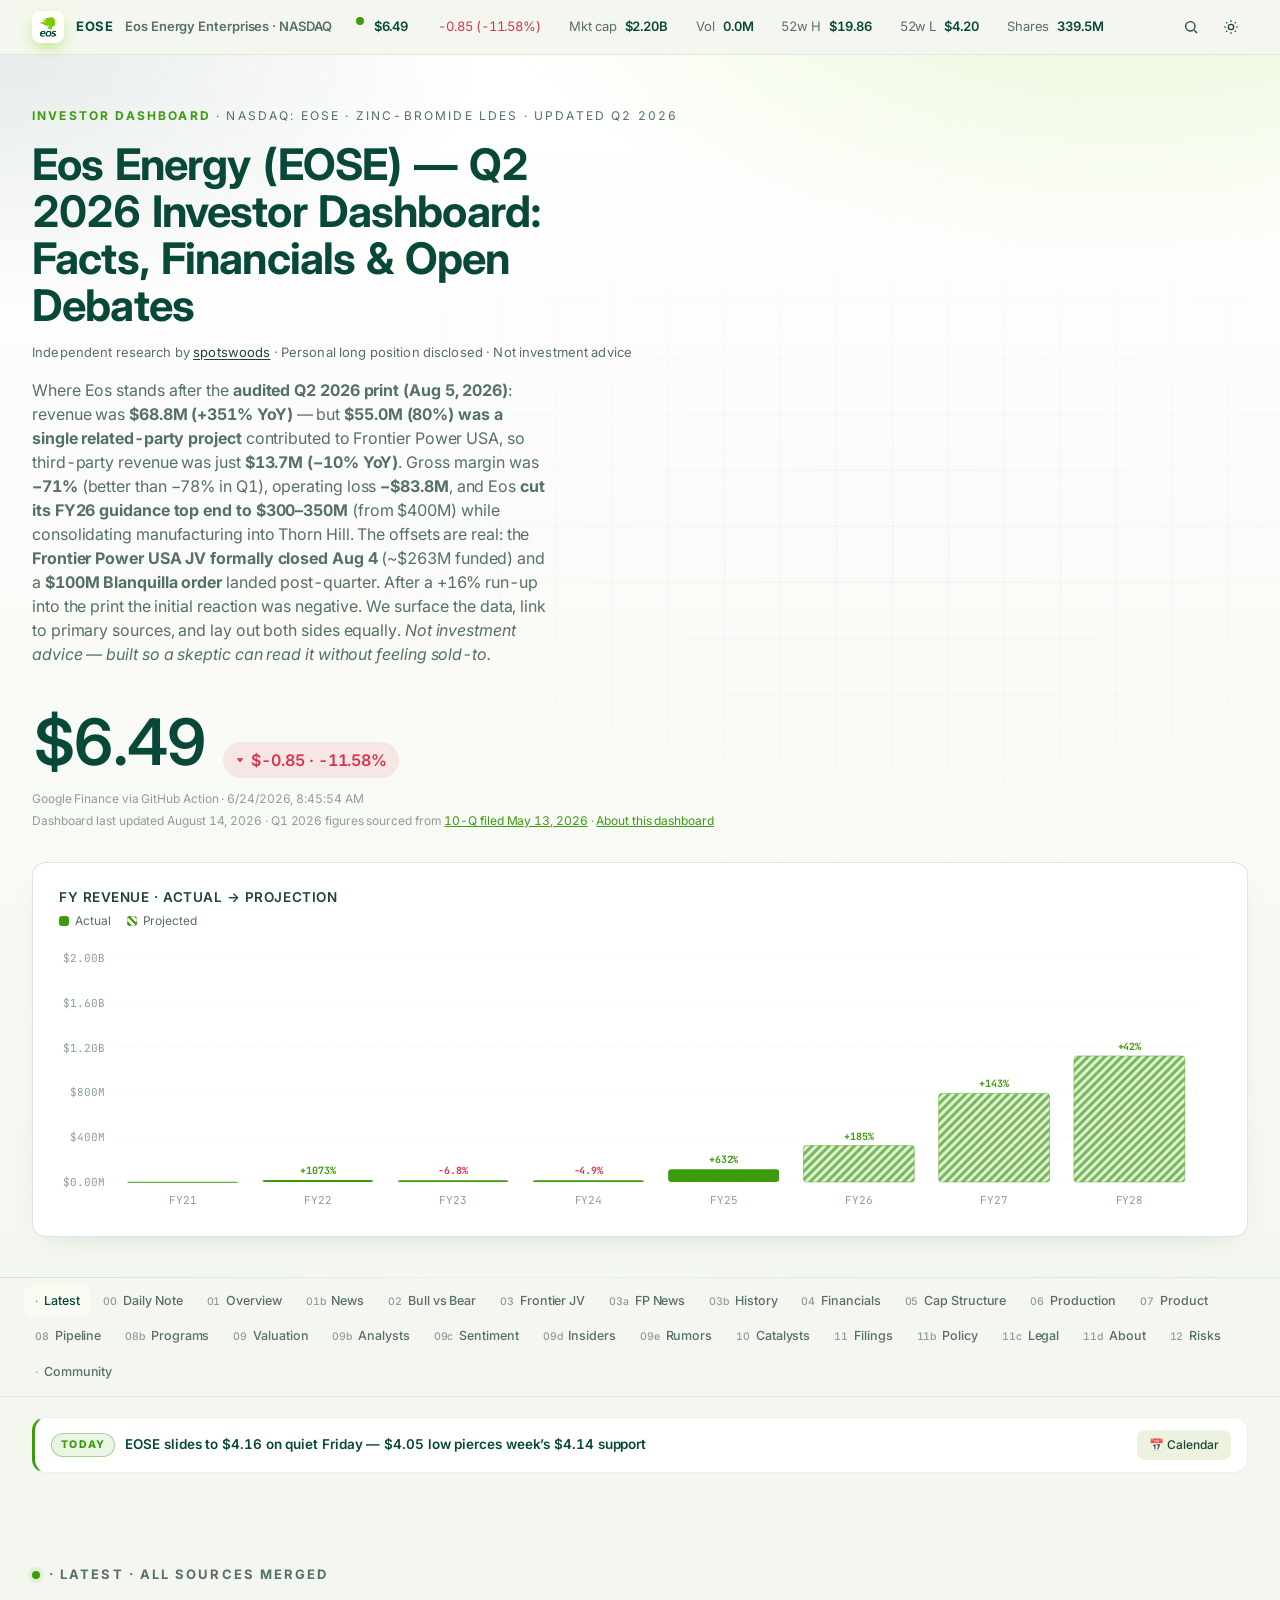
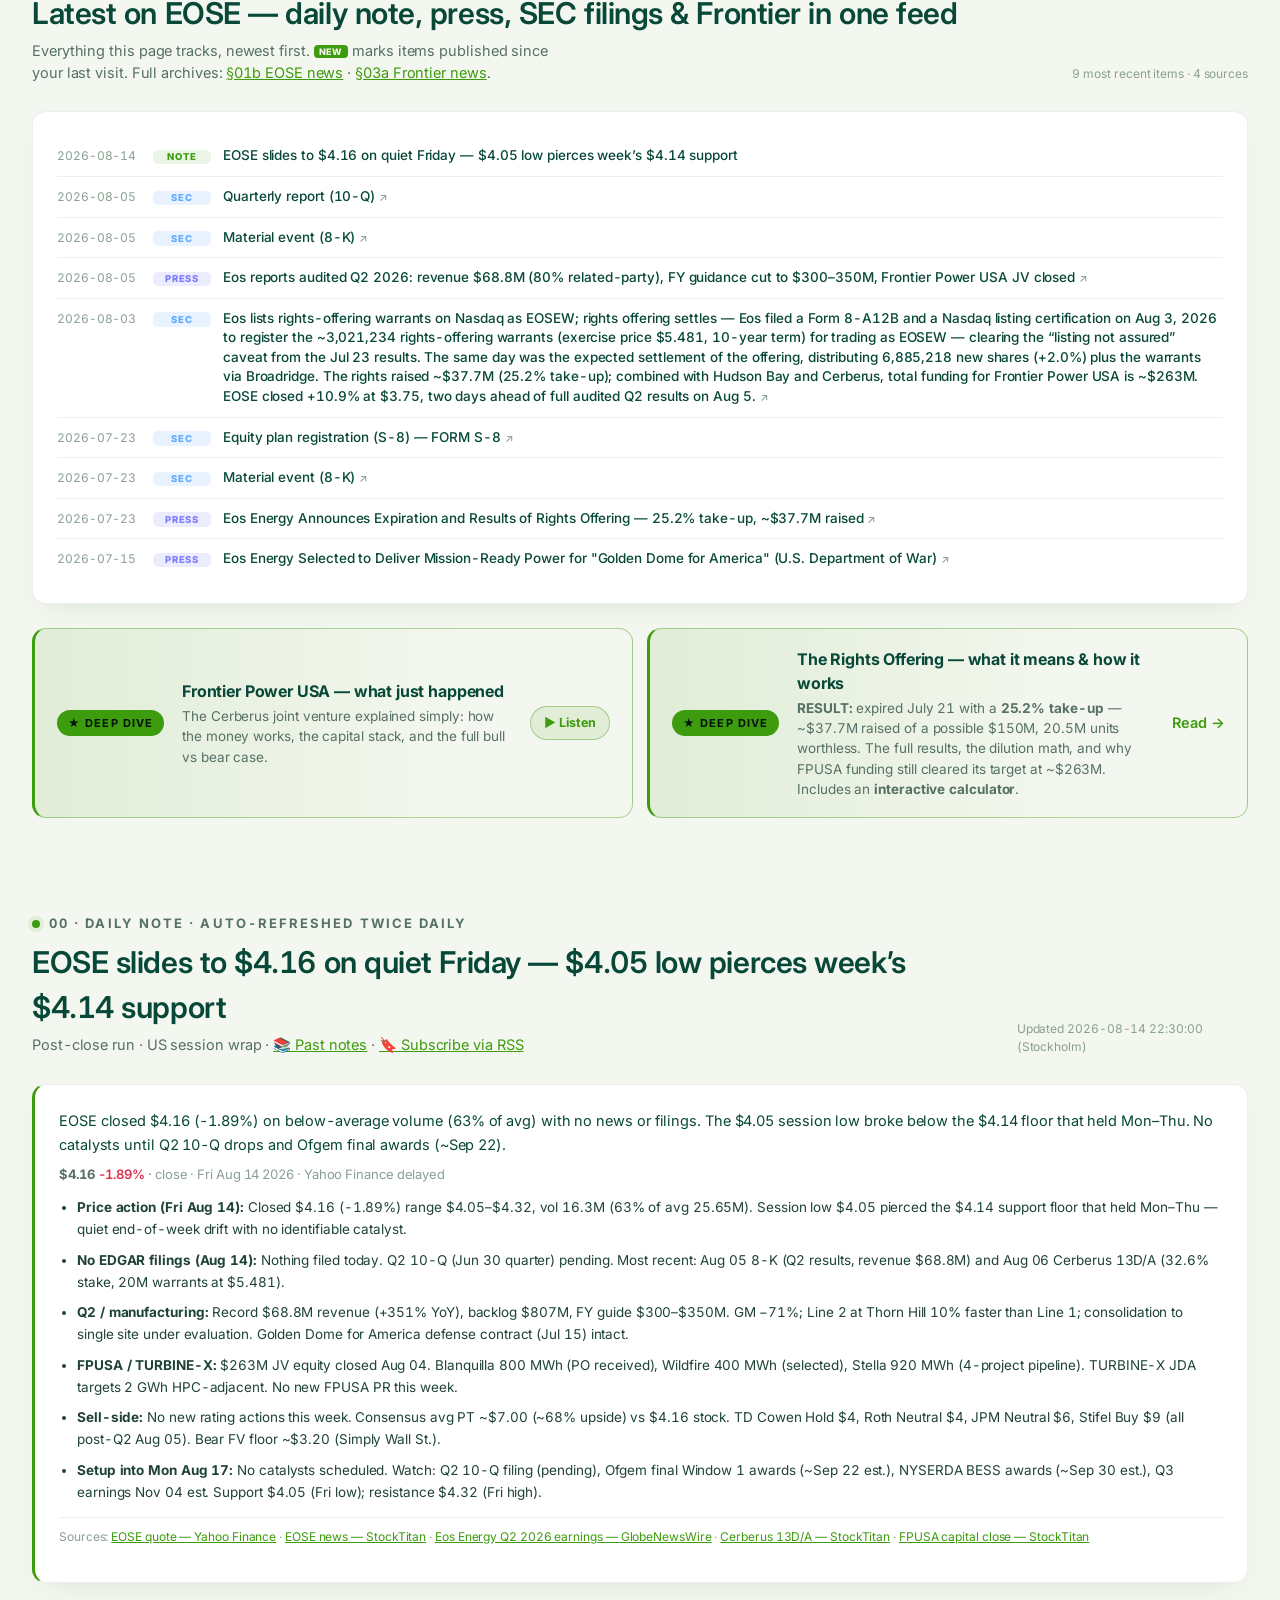
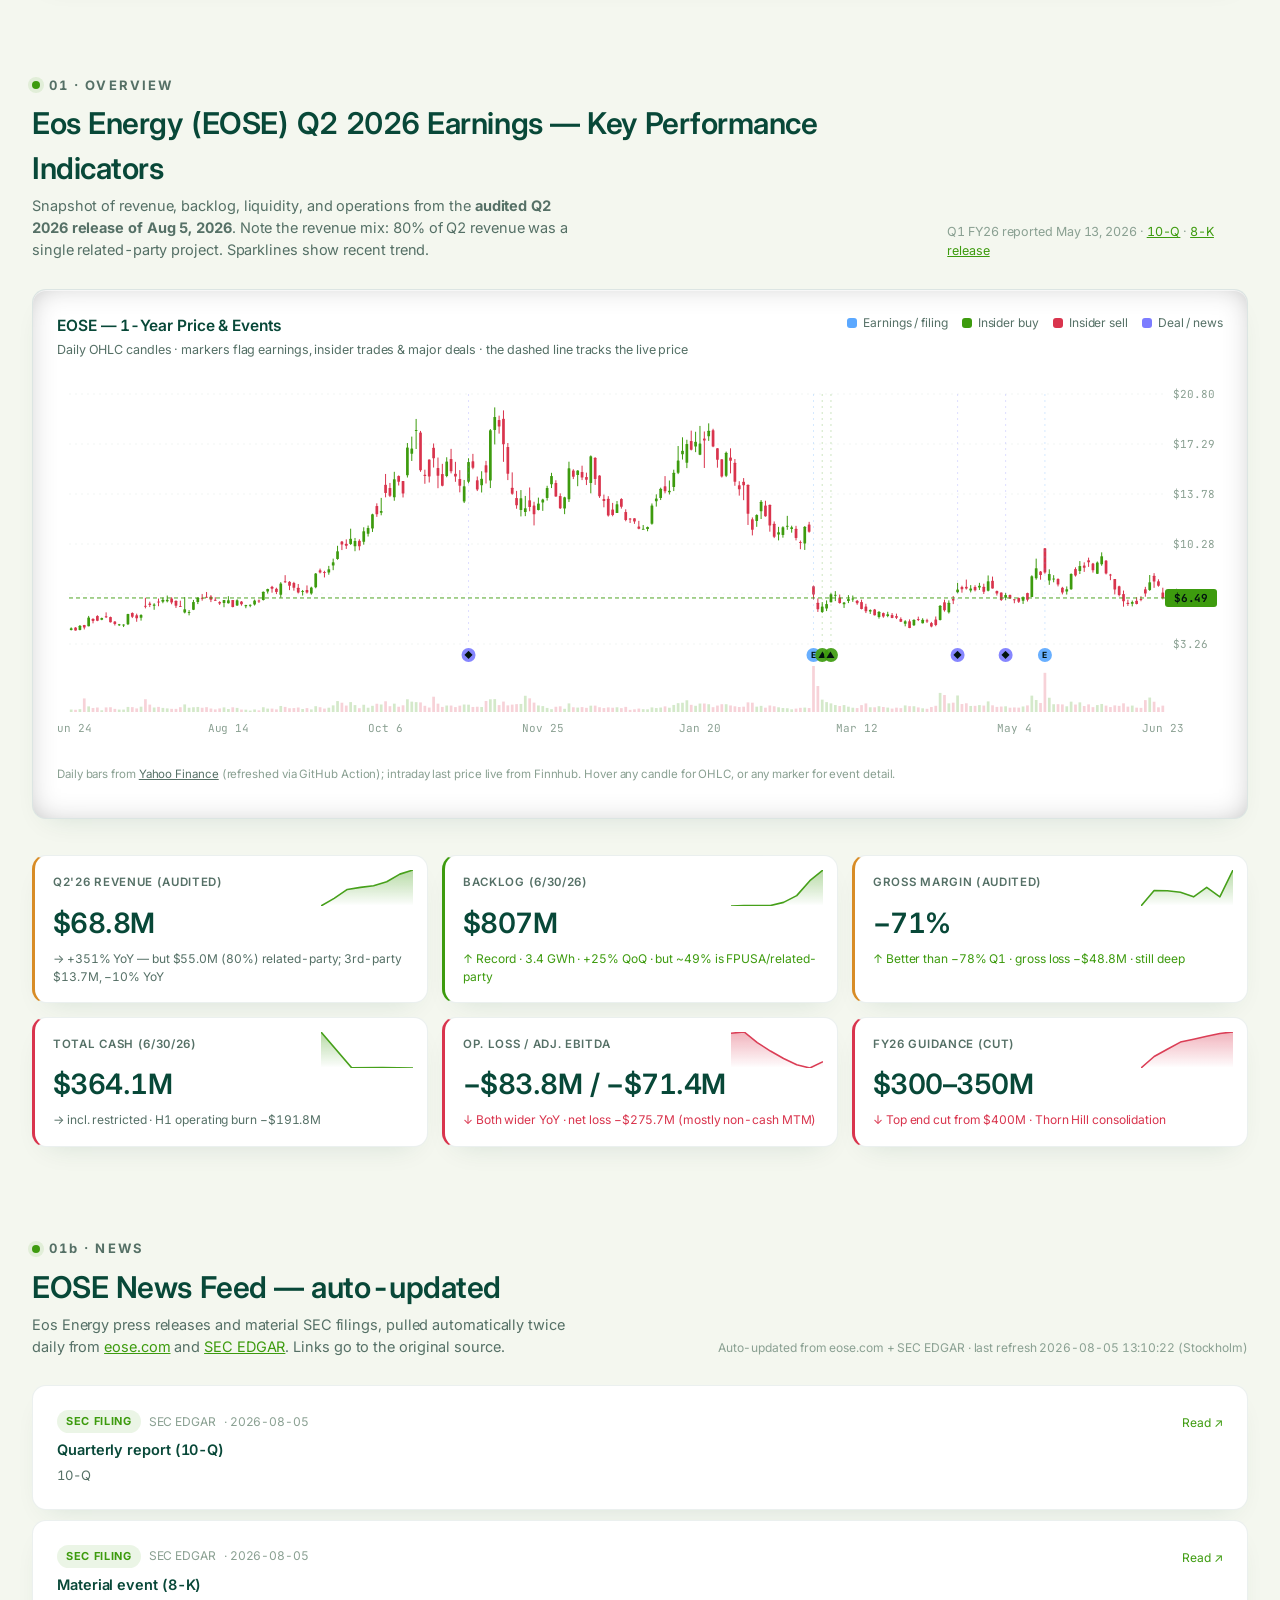
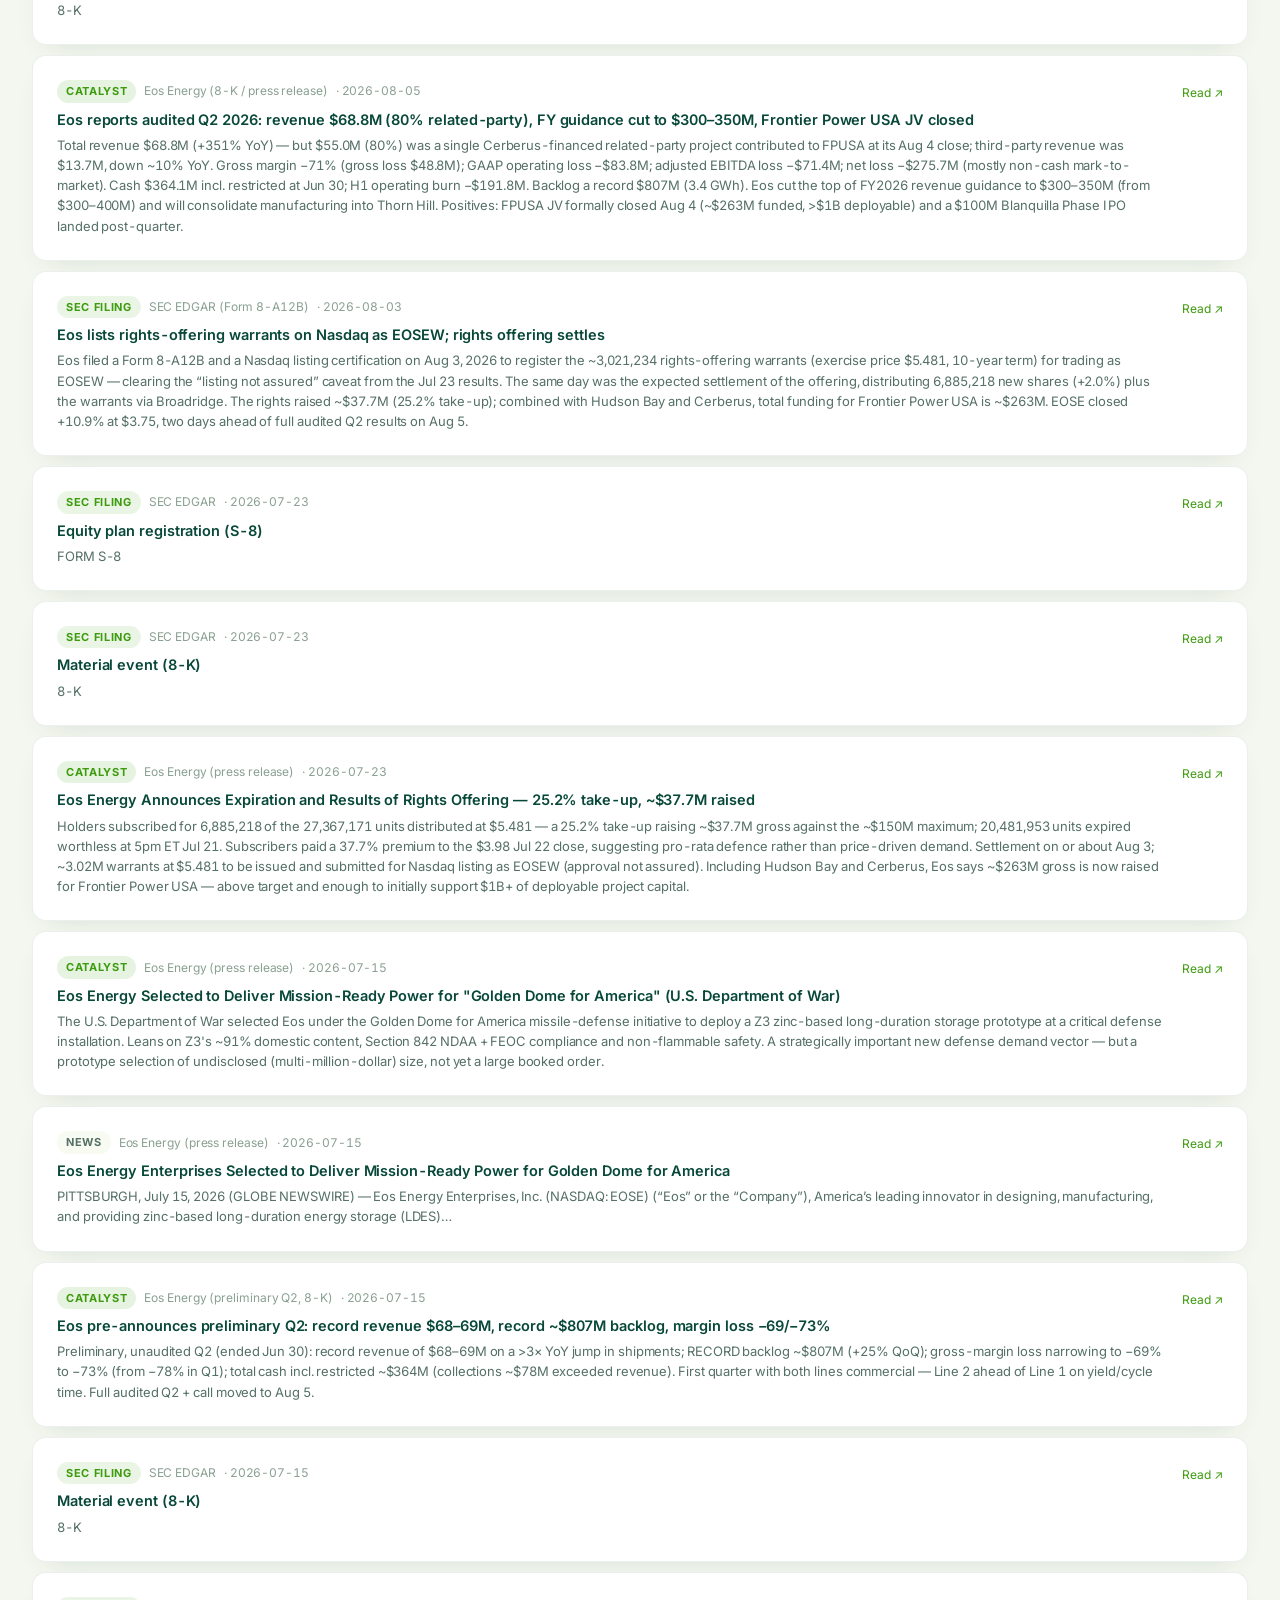
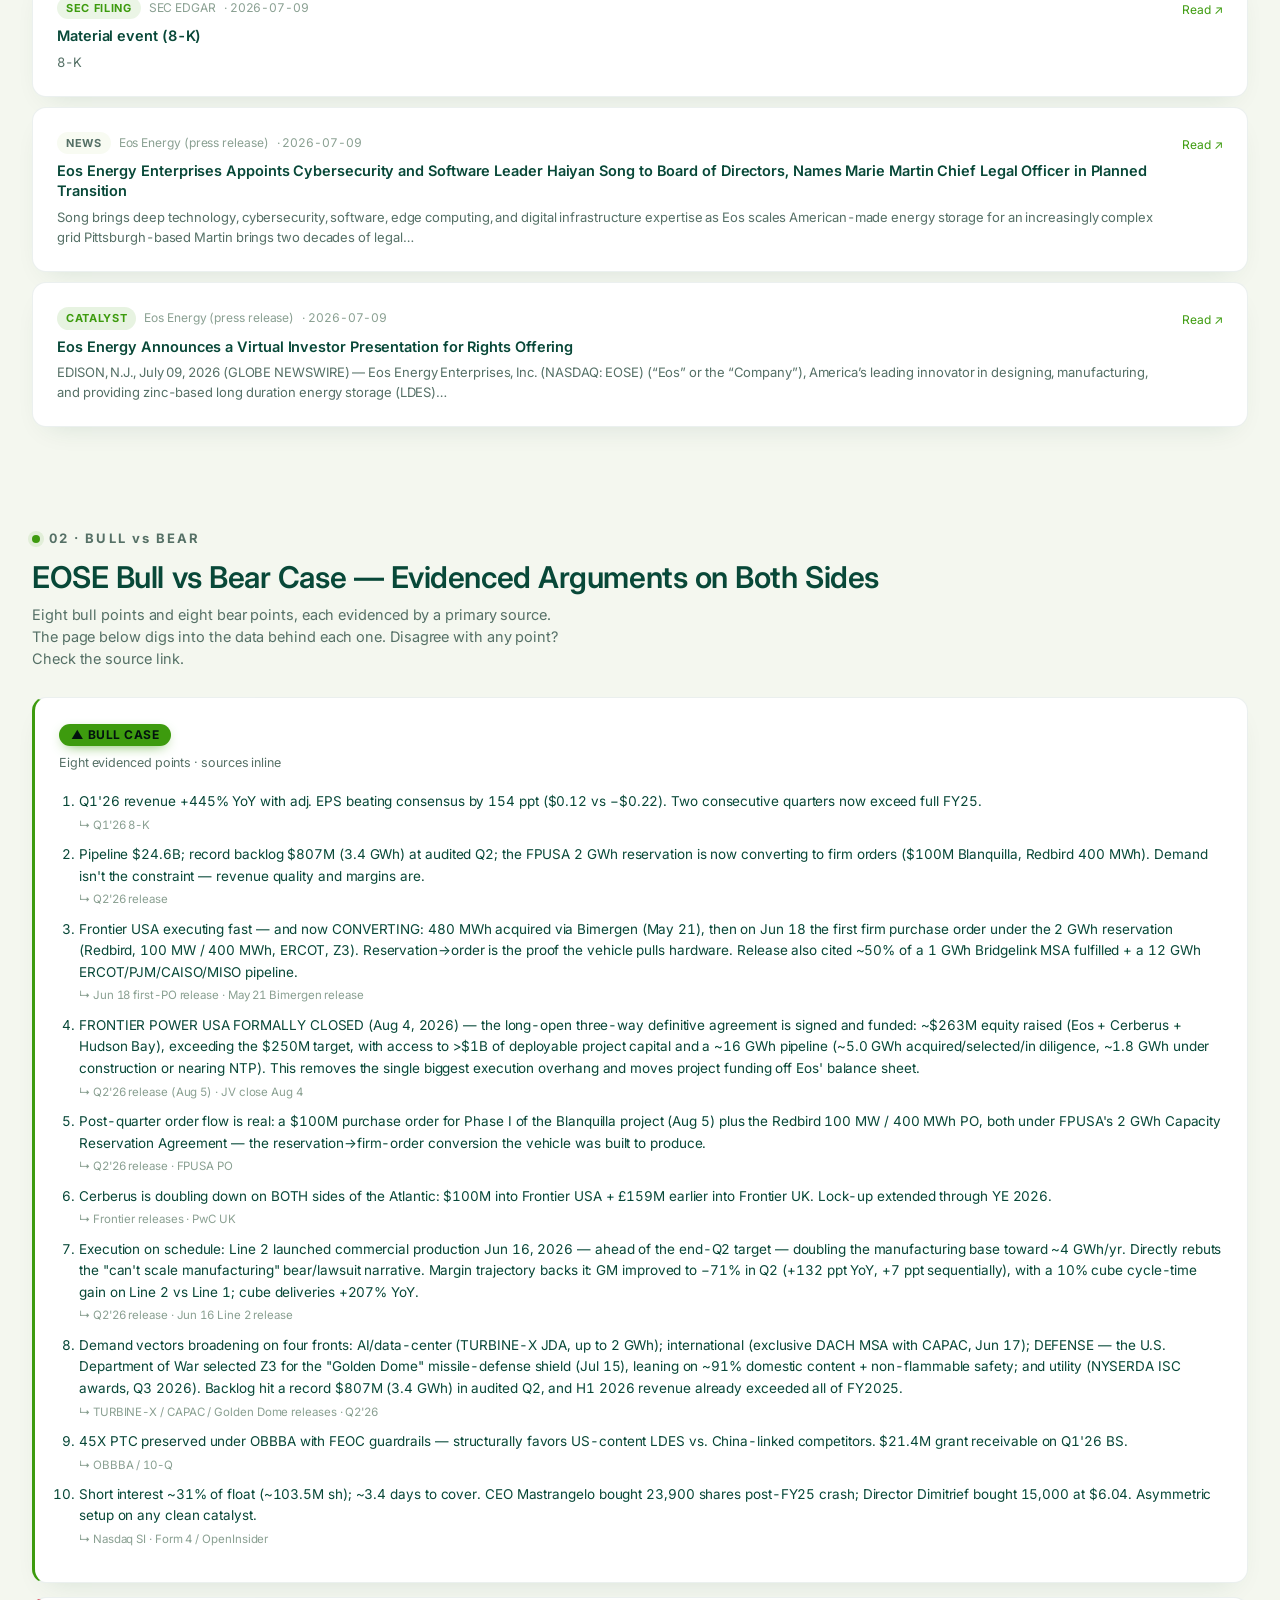
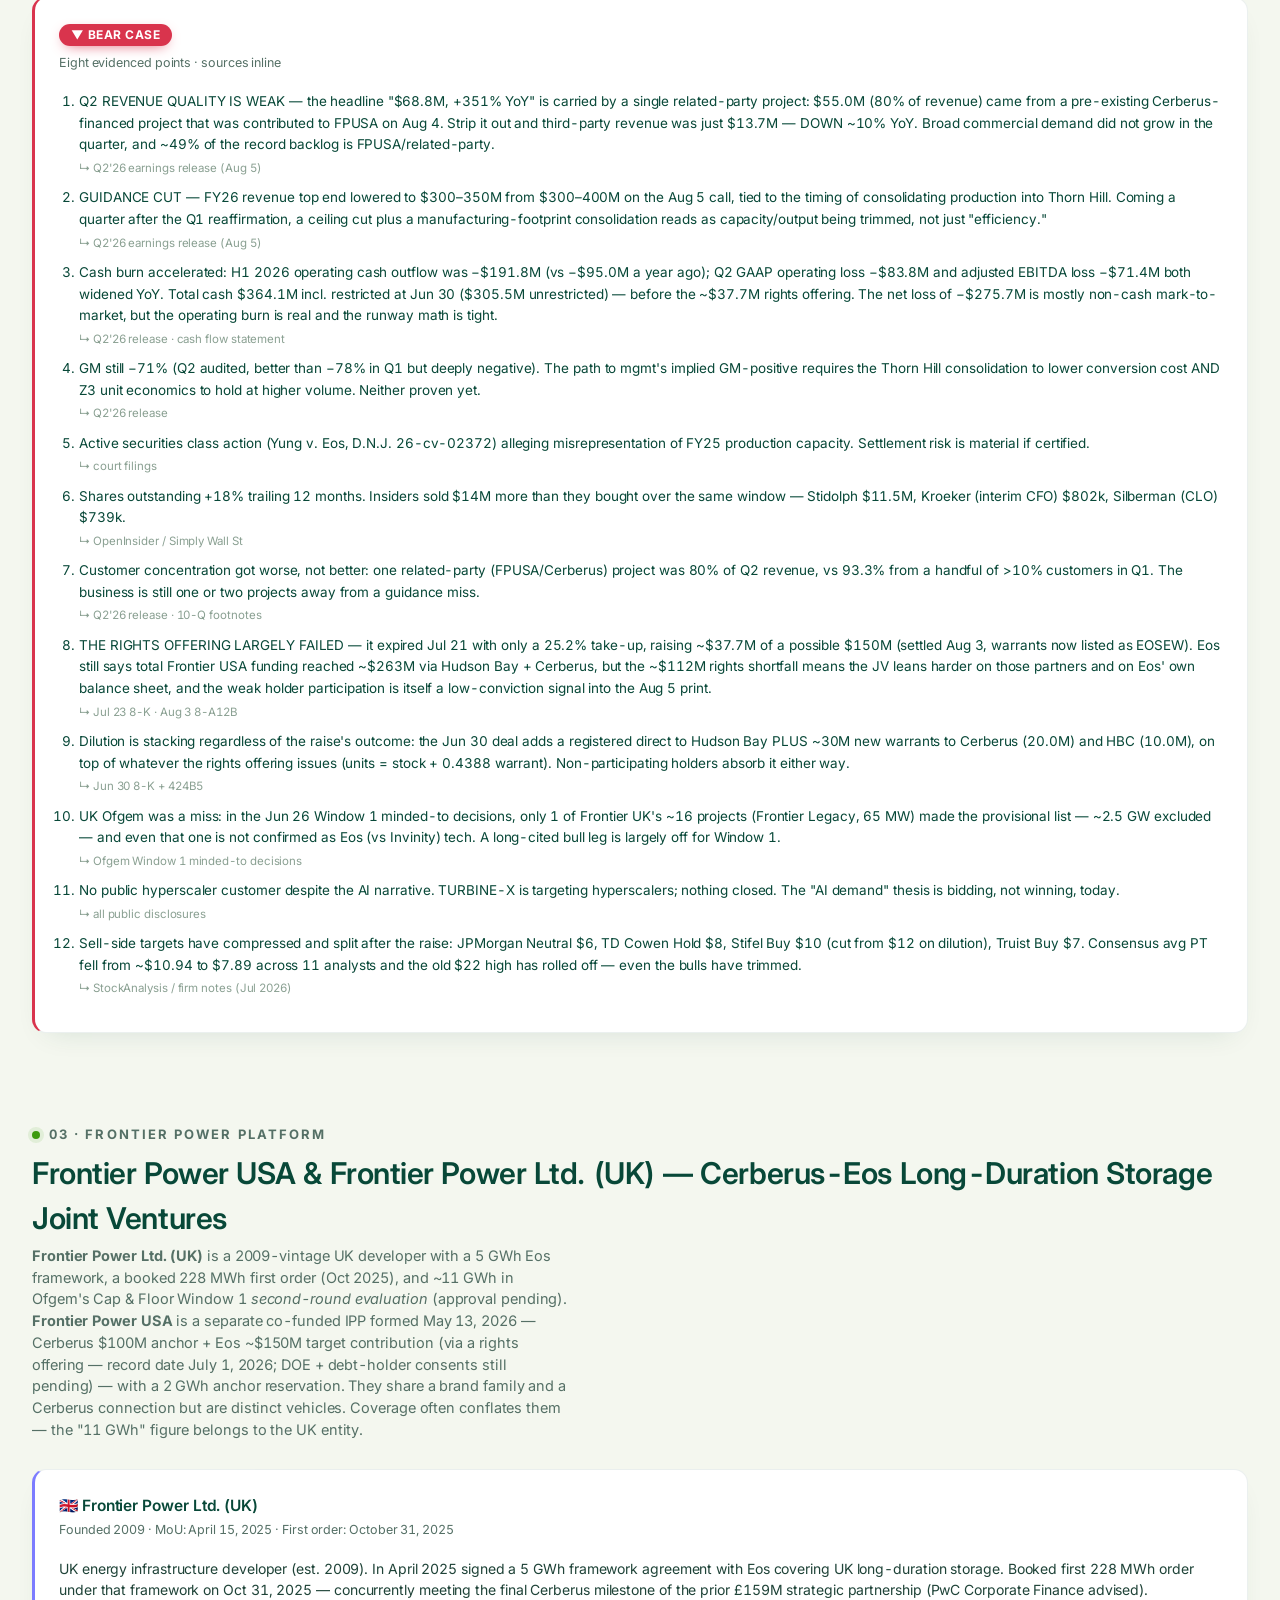
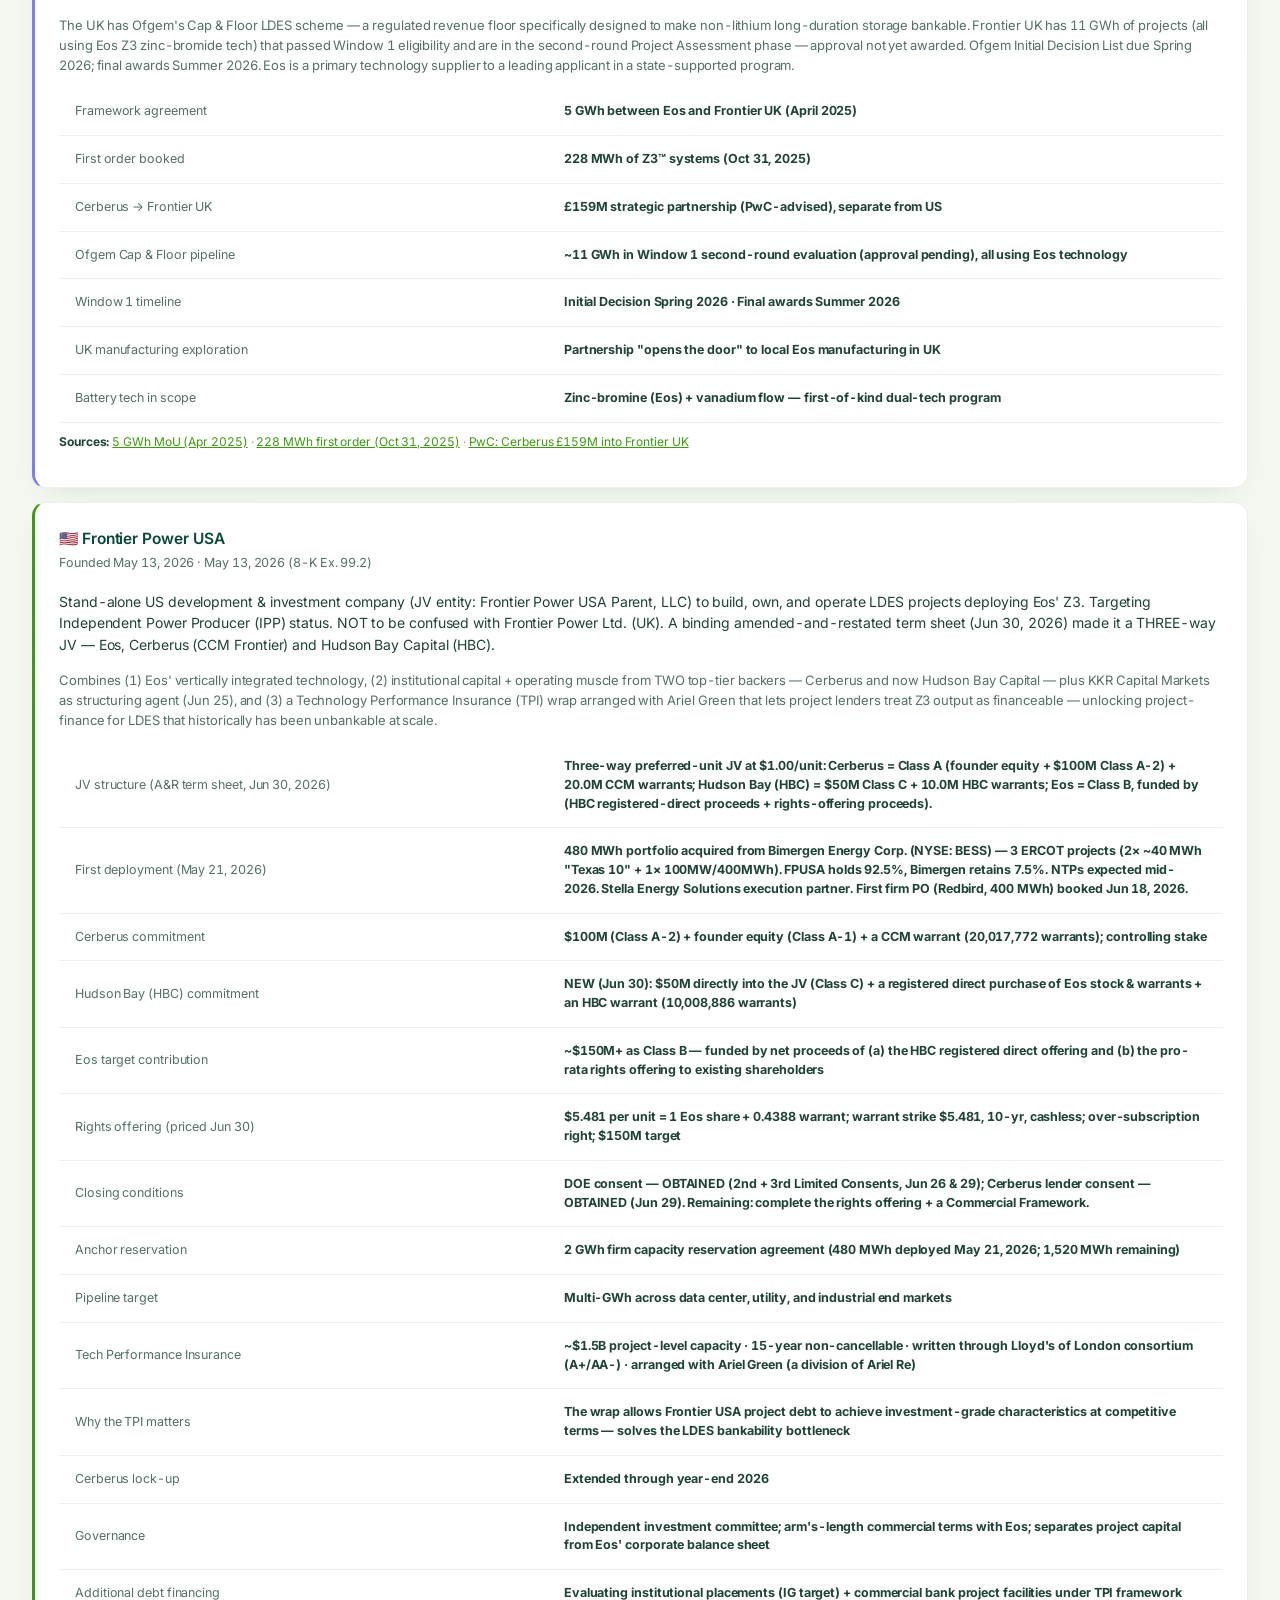
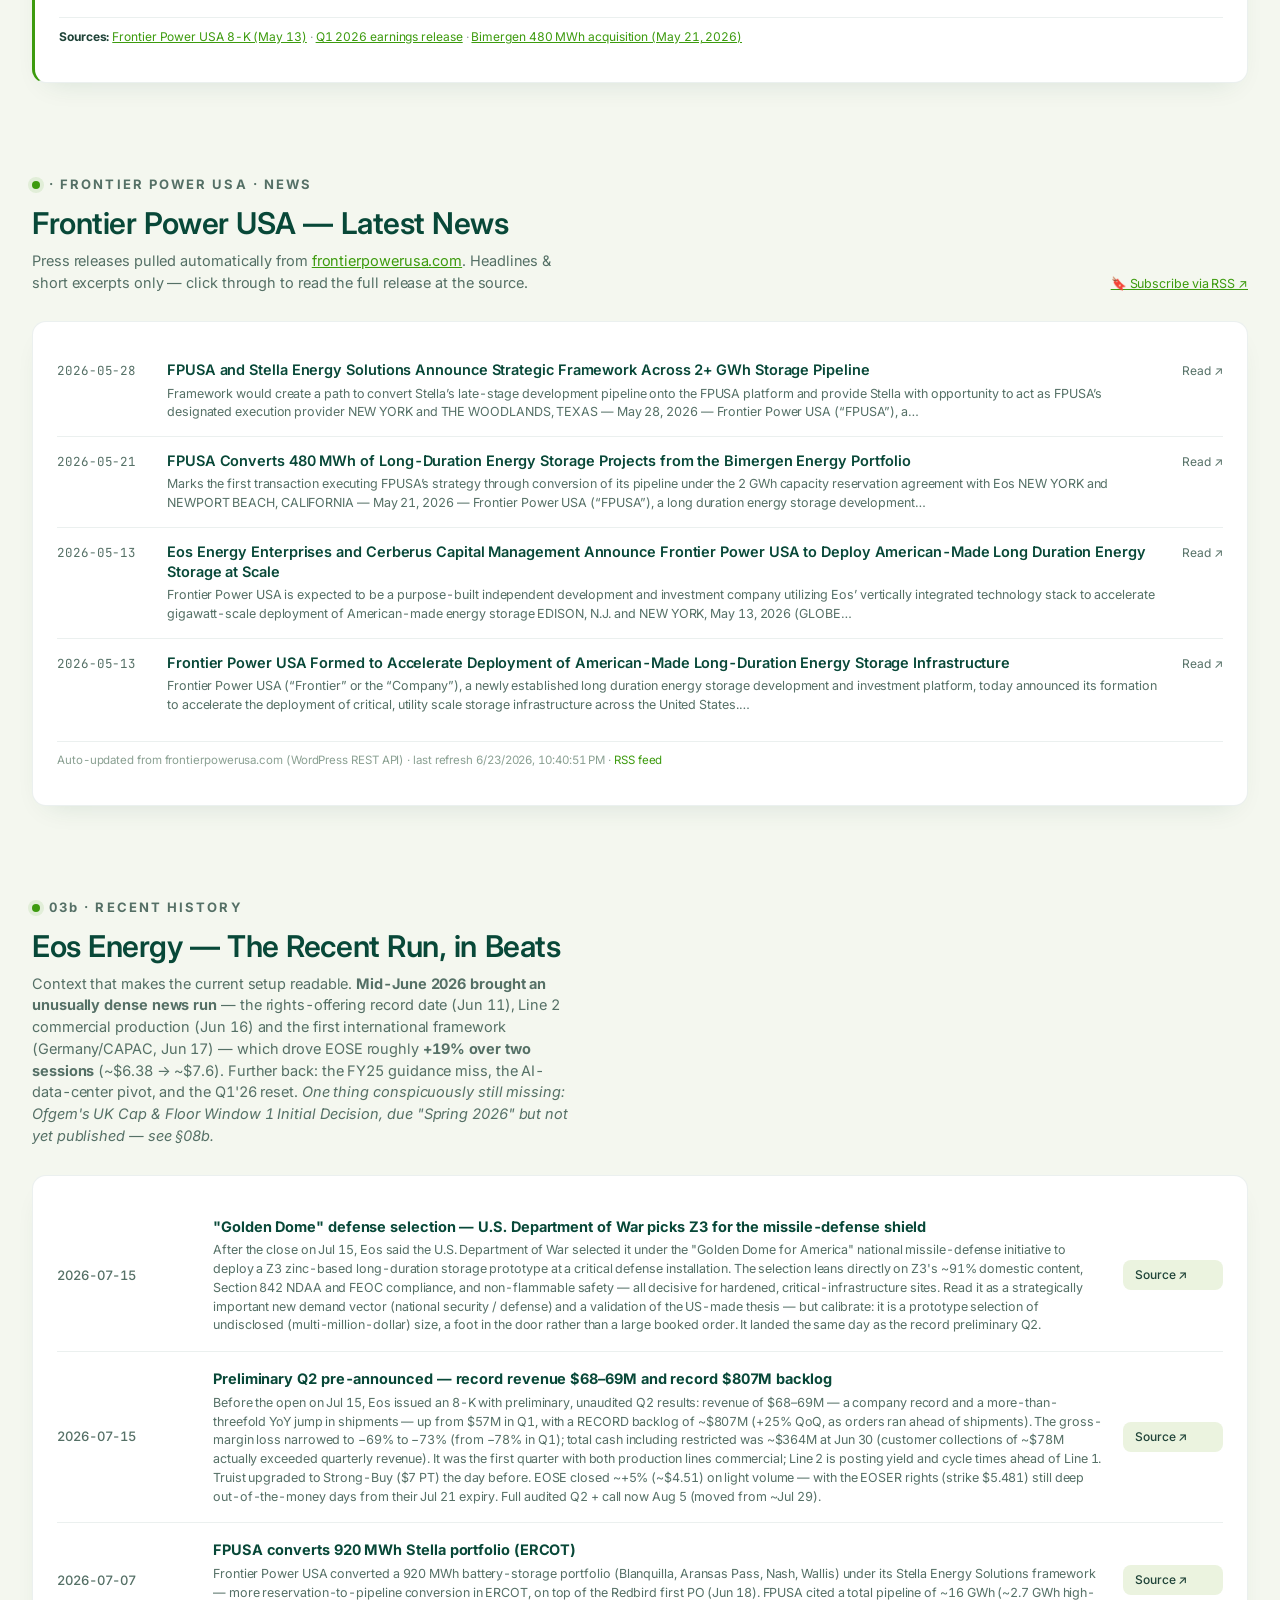
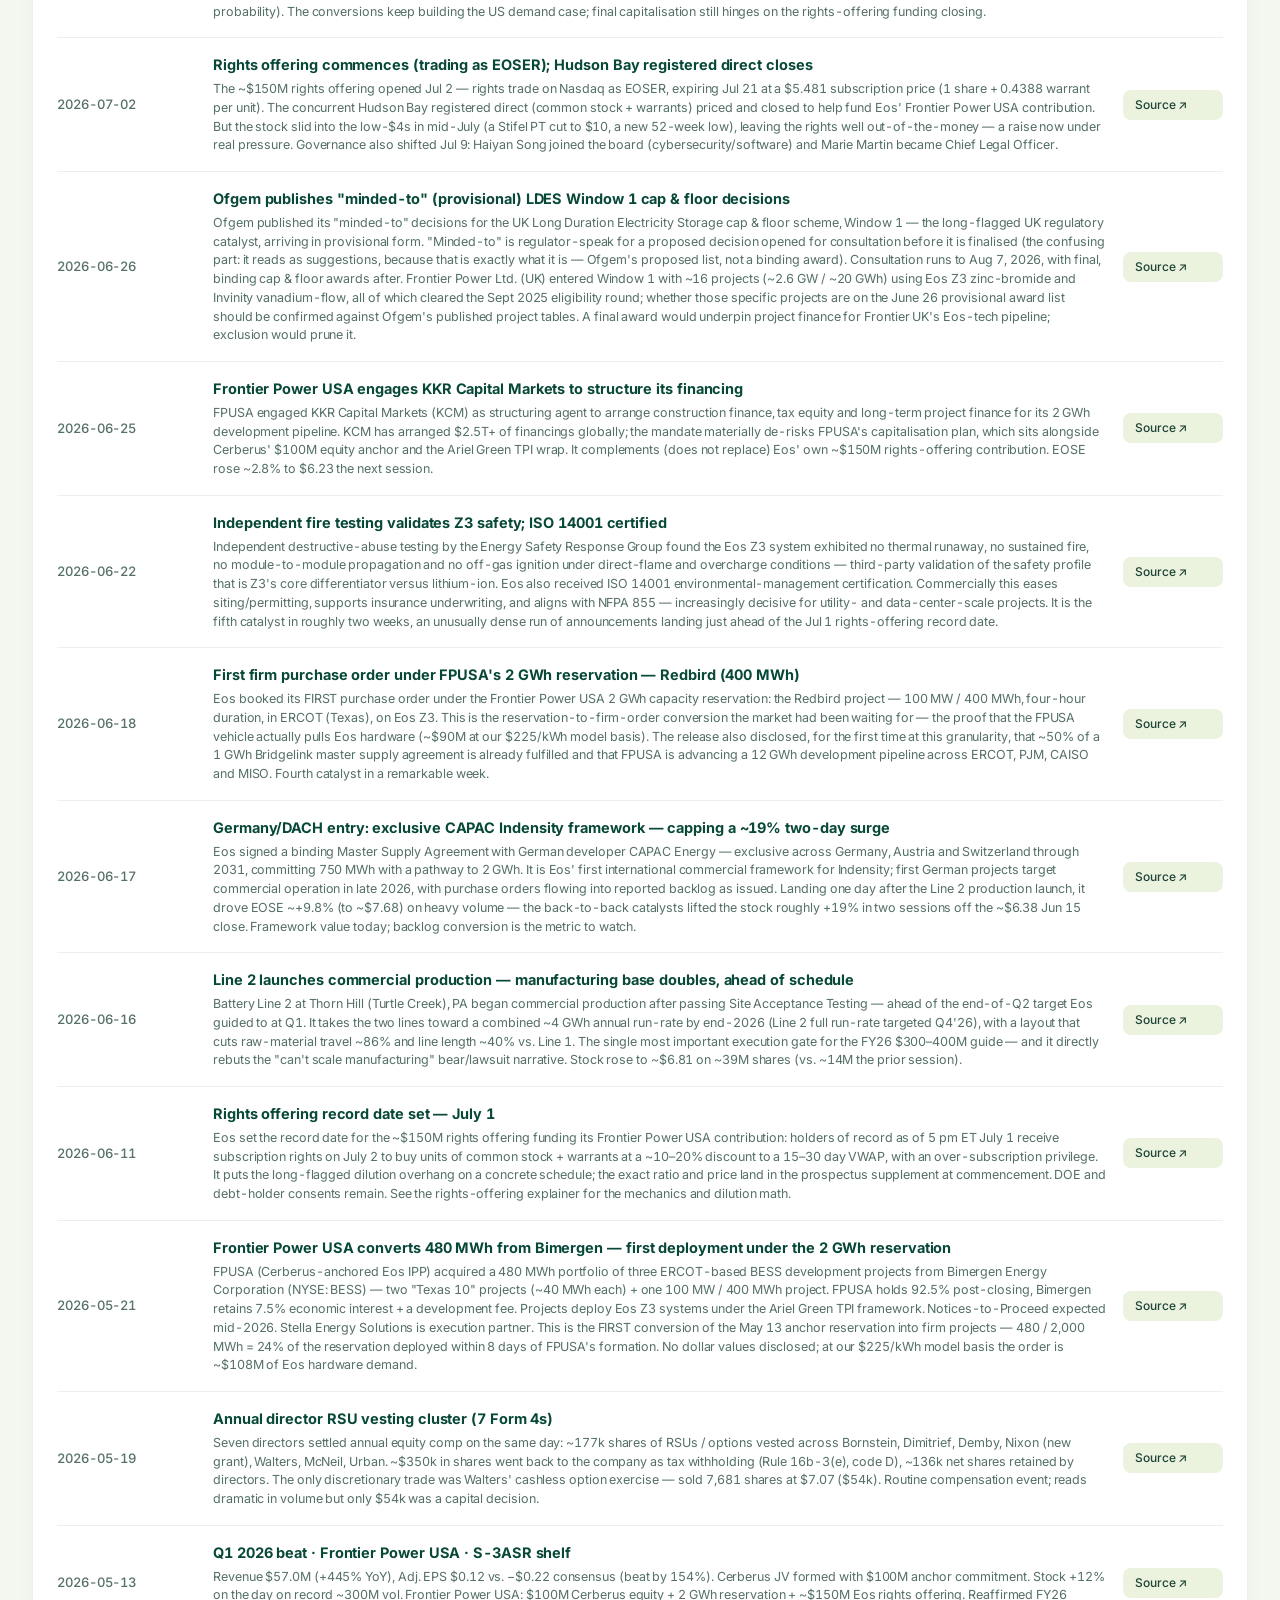
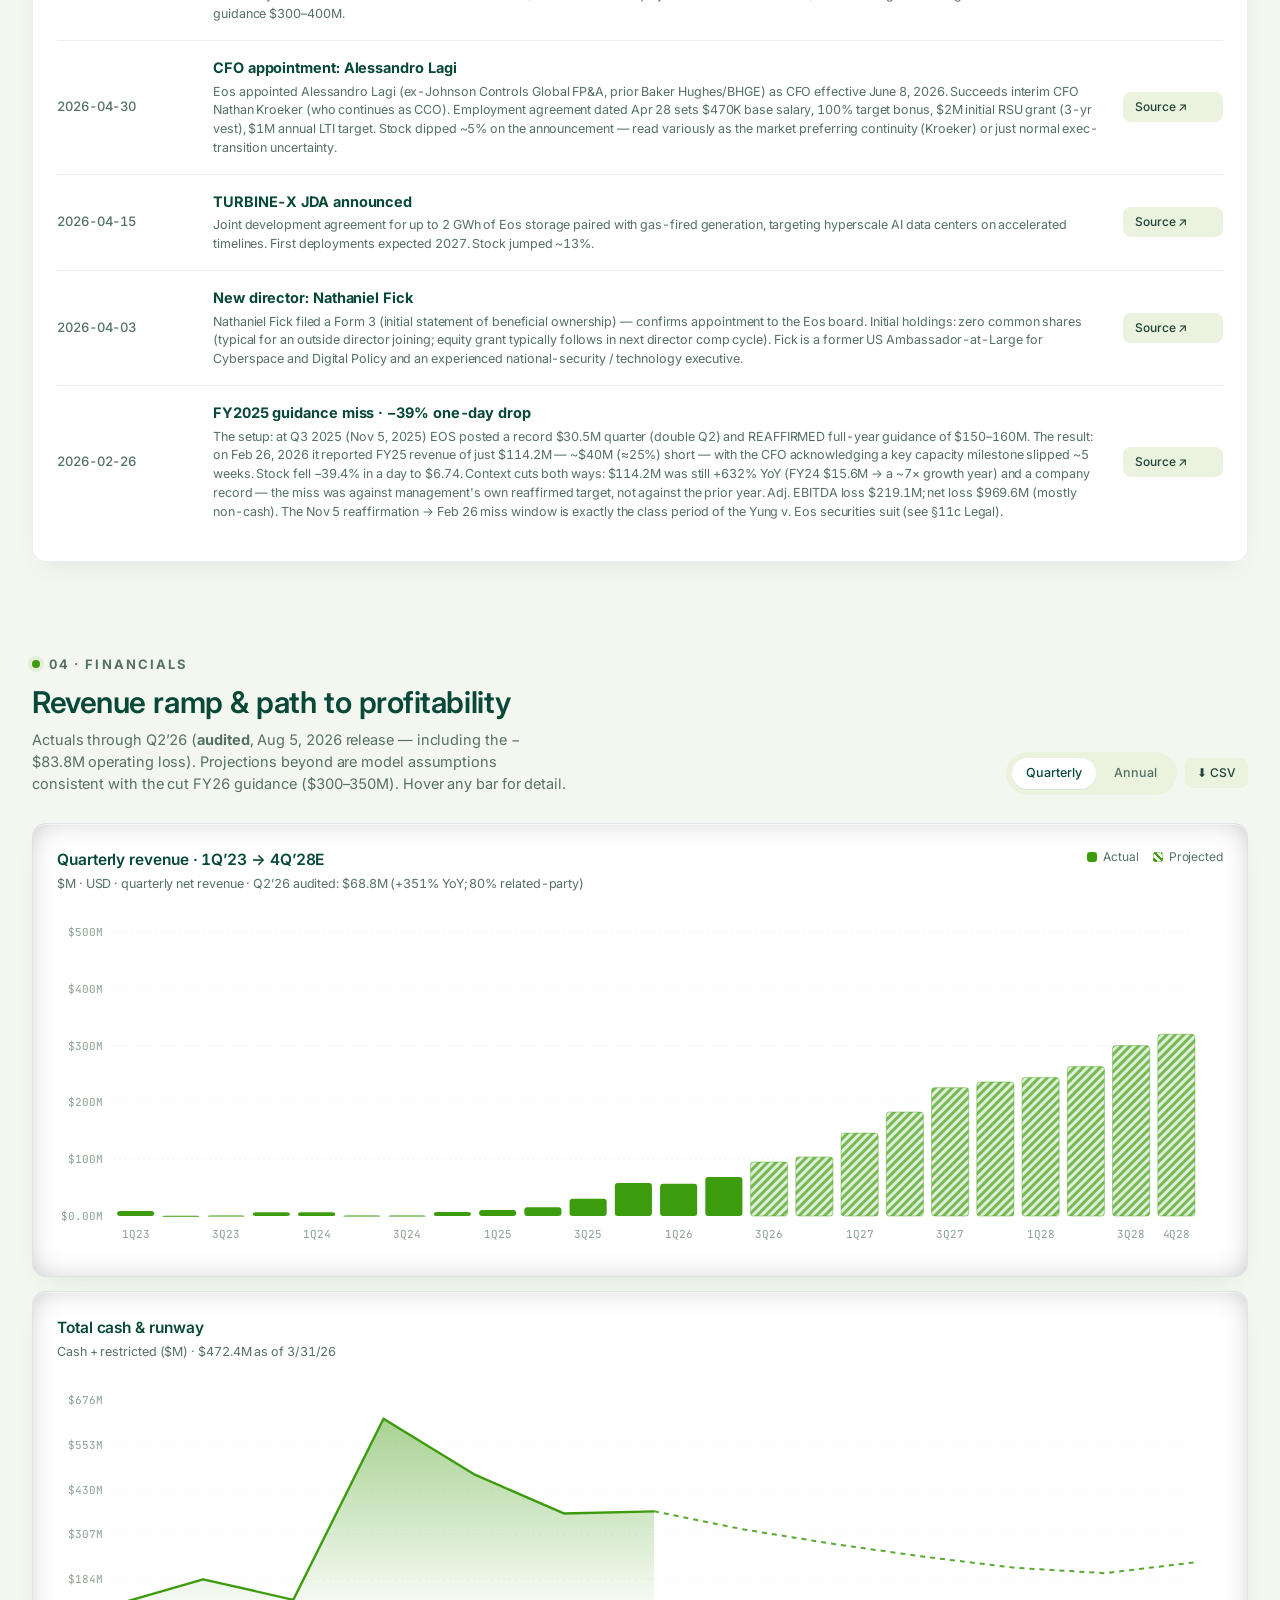
==== index.html @ 779ea756 "chore(morning-note): post-close refresh 2026-08-14" ====
<!doctype html>
<html lang="en" data-theme="dark">
<head>
  <meta charset="utf-8" />
  <meta name="viewport" content="width=device-width, initial-scale=1" />

  <!-- ============ Primary SEO ============ -->
  <!-- Title is intentionally timeless — H1 carries the freshness signal so we
       don't need to retitle every quarter. -->
  <title>Eos Energy (EOSE) Stock Dashboard — Independent Research</title>
  <meta name="description" content="Independent Eos Energy (EOSE) dashboard: audited Q2 2026 revenue $68.8M (80% related-party), FY guidance cut to $300–350M, Frontier Power USA JV closed, bull vs bear case." />
  <meta name="keywords" content="EOSE, Eos Energy Enterprises, EOSE stock, zinc bromide battery, long duration energy storage, LDES, Frontier Power USA, Cerberus, investor dashboard, SEC EDGAR" />
  <meta name="author" content="spotswoods (independent investor research)" />
  <meta name="robots" content="index, follow, max-image-preview:large" />
  <link rel="canonical" href="https://eosesource.com/" />
  <link rel="sitemap" type="application/xml" title="Sitemap" href="sitemap.xml" />
  <link rel="alternate" type="application/rss+xml" title="Frontier Power USA News — eosesource.com" href="frontier-news.xml" />
  <link rel="alternate" type="application/rss+xml" title="EOSE Daily Investor Note — eosesource.com" href="note-feed.xml" />
  <meta name="theme-color" content="#02130E" />
  <link rel="icon" type="image/png" href="assets/eose-logo.png" />
  <link rel="apple-touch-icon" href="assets/eose-logo.png" />

  <!-- ============ Open Graph (Facebook / LinkedIn / Slack) ============ -->
  <meta property="og:type" content="article" />
  <meta property="og:site_name" content="EOSE Investor Dashboard" />
  <meta property="og:title" content="Eos Energy (EOSE) Stock Dashboard — Independent Research" />
  <meta property="og:description" content="Independent EOSE investor dashboard: quarterly financials, bull/bear thesis, Frontier Power USA JV, pipeline data, insider trades, and regulatory catalysts — all linked to primary SEC sources." />
  <meta property="og:url" content="https://eosesource.com/" />
  <meta property="og:image" content="https://eosesource.com/assets/og-daily.png?v=202608142030" />
  <meta property="og:image:alt" content="EOSE slides to $4.16 on quiet Friday — $4.05 low pierces week’s $4.14 support" />
  <meta property="og:locale" content="en_US" />
  <meta property="article:published_time" content="2026-05-13T00:00:00Z" />
  <meta property="article:modified_time" content="2026-08-14T20:30:00.000Z" />
  <meta property="article:section" content="Investing" />
  <meta property="article:tag" content="EOSE" />
  <meta property="article:tag" content="Eos Energy Enterprises" />
  <meta property="article:tag" content="Long Duration Energy Storage" />

  <!-- ============ Twitter / X Card ============ -->
  <meta name="twitter:card" content="summary_large_image" />
  <meta name="twitter:title" content="Eos Energy (EOSE) Stock Dashboard — Independent Research" />
  <meta name="twitter:description" content="Bull/bear thesis, Frontier JV, pipeline, insider trades, regulatory catalysts — all linked to primary SEC sources. Not investment advice." />
  <meta name="twitter:image" content="https://eosesource.com/assets/og-daily.png?v=202608142030" />
  <meta name="twitter:image:alt" content="EOSE slides to $4.16 on quiet Friday — $4.05 low pierces week’s $4.14 support" />

  <!-- ============ Structured data (JSON-LD) ============ -->
  <script type="application/ld+json">
{
  "@context": "https://schema.org",
  "@graph": [
    {
      "@type": "WebSite",
      "@id": "https://eosesource.com/#website",
      "url": "https://eosesource.com/",
      "name": "EOSE Investor Dashboard",
      "alternateName": "Eos Source",
      "description": "Independent investor dashboard for Eos Energy Enterprises (NASDAQ: EOSE), sourced to SEC filings.",
      "inLanguage": "en-US"
    },
    {
      "@type": "AnalysisNewsArticle",
      "@id": "https://eosesource.com/#article",
      "isPartOf": {
        "@id": "https://eosesource.com/#website"
      },
      "url": "https://eosesource.com/",
      "headline": "Eos Energy (EOSE) — Q2 2026 Investor Dashboard: Facts, Financials & Open Debates",
      "description": "Independent Eos Energy (EOSE) dashboard: audited Q2 2026 revenue $68.8M (80% related-party), FY guidance cut to $300-350M, Frontier Power USA JV closed, bull vs bear case.",
      "datePublished": "2026-05-13T00:00:00Z",
      "dateModified": "2026-08-14T20:30:00.000Z",
      "inLanguage": "en-US",
      "image": {
        "@type": "ImageObject",
        "url": "https://eosesource.com/assets/og-daily.png",
        "width": 1200,
        "height": 630
      },
      "author": {
        "@type": "Person",
        "name": "spotswoods",
        "url": "https://github.com/spotswoods"
      },
      "publisher": {
        "@type": "Organization",
        "name": "EOSE Investor Dashboard",
        "url": "https://eosesource.com/",
        "logo": {
          "@type": "ImageObject",
          "url": "https://eosesource.com/assets/eose-logo.png"
        },
        "contactPoint": {
          "@type": "ContactPoint",
          "email": "info@eosesource.com",
          "contactType": "questions, corrections & business enquiries"
        }
      },
      "about": {
        "@type": "Corporation",
        "name": "Eos Energy Enterprises, Inc.",
        "tickerSymbol": "EOSE",
        "exchange": "NASDAQ",
        "url": "https://www.eose.com/",
        "sameAs": [
          "https://www.sec.gov/cgi-bin/browse-edgar?action=getcompany&CIK=0001805077",
          "https://en.wikipedia.org/wiki/Eos_Energy_Enterprises"
        ]
      }
    },
    {
      "@type": "FAQPage",
      "@id": "https://eosesource.com/#faq",
      "mainEntity": [
        {
          "@type": "Question",
          "name": "What did Eos Energy (EOSE) report for Q2 2026?",
          "acceptedAnswer": {
            "@type": "Answer",
            "text": "Eos reported audited Q2 2026 results on August 5, 2026. Total revenue was $68.8 million, up 351% year over year, but $55.0 million of that (about 80%) came from a single Cerberus-financed related-party project that was contributed to the Frontier Power USA joint venture at its August 4 close; third-party revenue was just $13.7 million, down about 10% year over year. Gross margin was -71% (a gross loss of $48.8 million), improving from -78% in Q1. GAAP operating loss was $83.8 million and adjusted EBITDA loss was $71.4 million, both wider than a year earlier; net loss attributable to shareholders was $275.7 million, driven mostly by non-cash mark-to-market adjustments on Cerberus warrants and derivatives. Total cash including restricted was $364.1 million at June 30, and operating cash burn was $191.8 million for the first half. Backlog was a record $807 million (3.4 GWh). Eos also cut the top of its full-year 2026 revenue guidance to $300-350 million from $300-400 million and said it will consolidate manufacturing into its Thorn Hill facility."
          }
        },
        {
          "@type": "Question",
          "name": "How much did the EOSE rights offering raise?",
          "acceptedAnswer": {
            "@type": "Answer",
            "text": "The rights offering expired at 5:00pm ET on July 21, 2026 and Eos published the results on July 23, 2026. Holders subscribed for 6,885,218 of the 27,367,171 units distributed at $5.481 per unit - a 25.2% take-up - raising roughly $37.7 million gross against a maximum of about $150.0 million. The other 20,481,953 units expired worthless, leaving a shortfall of about $112.3 million against the maximum rather than the full $150 million. The dilution was correspondingly small: 6,885,218 new shares, about 2.0% of the Q1 2026 count, plus roughly 3,021,234 new warrants struck at $5.481. Critically, the rights were only about 14% of the joint-venture funding: combined with the Hudson Bay investment and the Cerberus commitment, Eos reports approximately $263 million in gross proceeds raised for Frontier Power USA, which it says exceeds its target and should initially support more than $1 billion of deployable project capital. Settlement is expected on or about August 3, 2026 and Eos states completion remains subject to certain conditions. Not investment advice."
          }
        },
        {
          "@type": "Question",
          "name": "What is Frontier Power USA?",
          "acceptedAnswer": {
            "@type": "Answer",
            "text": "Frontier Power USA is an Independent Power Producer (IPP) joint venture announced May 13, 2026 to build, own, and operate long-duration battery storage projects deploying Eos Z3 zinc-bromide technology. Cerberus Capital Management is anchoring with a $100M equity commitment, and Eos targeted a ~$150M contribution via a pro-rata rights offering, which ultimately raised ~$37.7M (25.2% take-up) when it expired July 21, 2026. The JV has a 2 GWh firm capacity reservation with Eos and is backed by a ~$1.5B Technology Performance Insurance framework arranged with Ariel Green (Lloyd's of London, 15-year non-cancellable). Since announcement: FPUSA converted 480 MWh of the reservation into firm Texas projects via the Bimergen acquisition (May 21), signed a 2+ GWh ERCOT strategic framework with Stella Energy Solutions (May 28), Eos shareholders approved the enabling share-authorization increase at the June 3, 2026 annual meeting, and on June 11 Eos set the rights-offering record date: July 1, 2026, with rights distributed July 2."
          }
        },
        {
          "@type": "Question",
          "name": "What are the main risks of investing in EOSE?",
          "acceptedAnswer": {
            "@type": "Answer",
            "text": "Key bear-case risks: (1) Q1 2026 operating cash flow was -$119.7M, implying ~4 quarters of runway absent new capital; (2) an active securities class action (Yung v. Eos, D.N.J. 26-cv-02372) tied to the FY2025 guidance miss; (3) ~31% short interest; (4) gross margin still -78% with the path to break-even unproven at higher volume; (5) the rights offering raised only ~$37.7M of a targeted ~$150M (25.2% take-up, expired July 21, 2026), leaving Eos reliant on its partners for the Frontier funding; (6) customer concentration of 93.3% of Q1 revenue in counterparties each >10% of total."
          }
        },
        {
          "@type": "Question",
          "name": "When are the next major regulatory catalysts for Eos Energy?",
          "acceptedAnswer": {
            "@type": "Answer",
            "text": "Three regulator decisions land within ~5 months: (1) Ofgem (UK) Initial Decision List for the LDES Cap & Floor Window 1 — due Spring 2026; (2) Ofgem final cap-and-floor awards Window 1 — due Summer 2026 (Frontier UK has ~11 GWh of Eos-tech projects in the second-round evaluation); (3) NYSERDA Bulk Storage ISCRFP25-1 awards — expected Q3 2026, where Eos qualifies for the 8+ hour duration tier."
          }
        },
        {
          "@type": "Question",
          "name": "Is EOSE a short squeeze candidate?",
          "acceptedAnswer": {
            "@type": "Answer",
            "text": "EOSE carries elevated short interest of roughly 31% of float (about 103 million shares) with about 3.4 days to cover (per the latest semi-monthly settlement data, June 2026). Above ~20% of float is the threshold often cited for squeeze potential, and a low days-to-cover means a clean positive catalyst can move the price sharply. However, high short interest can persist for months without a squeeze, and bears argue the level reflects genuine execution and dilution concerns rather than a mispricing. Treat it as an asymmetry, not a thesis."
          }
        },
        {
          "@type": "Question",
          "name": "How does Eos Z3 zinc-bromide compare to lithium-ion for long-duration storage?",
          "acceptedAnswer": {
            "@type": "Answer",
            "text": "Eos Z3 is an aqueous zinc-bromide battery aimed at 4–16+ hour long-duration storage (LDES). Versus lithium-ion: Z3 is non-flammable with no thermal-runaway risk, uses no critical/conflict minerals (US-sourced zinc and bromine, qualifying for the 45X manufacturing credit), and has a long cycle/calendar life. Trade-offs are a lower round-trip efficiency (~75–80% on the Cube vs ~85–90% for Li-ion, with the newer Indensity architecture targeting up to ~90%) and, currently, higher system cost. Lithium-ion remains cheaper and more efficient for short 1–4 hour duration; Z3's advantage grows at longer durations where safety and cycle life matter more."
          }
        },
        {
          "@type": "Question",
          "name": "What were the final terms and results of the EOSE rights offering?",
          "acceptedAnswer": {
            "@type": "Answer",
            "text": "The record date was July 1, 2026 at 5:00pm ET, with rights distributed July 2 and trading as EOSER. Each unit was priced at $5.481 and consisted of one share of common stock plus 0.4388 of a warrant exercisable at $5.481, with a 10-year term, cashless exercise, and an over-subscription privilege. Eos distributed rights to acquire 27,367,171 units in total. The rights expired at 5:00pm ET on July 21, 2026. Per the July 23, 2026 8-K, holders subscribed for 6,885,218 units - a 25.2% take-up - for gross proceeds of approximately $37.7 million. Because the stock closed at $3.98 on July 22, well below the $5.481 subscription price, subscribing meant paying roughly a 37.7% premium to market, which is why most rights went unexercised. Not investment advice."
          }
        },
        {
          "@type": "Question",
          "name": "Will Eos Energy need to raise more capital, and is dilution coming?",
          "acceptedAnswer": {
            "@type": "Answer",
            "text": "Likely yes. Q1 2026 operating cash flow was -$119.7M and total cash including restricted was $472.4M, implying roughly four quarters of runway absent new capital. Eos sought to fund a ~$150M Frontier Power USA contribution via a pro-rata rights offering, but that offering expired July 21, 2026 having raised only ~$37.7M on a 25.2% take-up, diluting non-participating holders by about 2.0%. Shareholders approved the required increase in authorized shares (600M to 800M) at the June 3, 2026 annual meeting, and on June 11, 2026 Eos set the record date: holders as of July 1 (5 pm ET) receive rights on July 2 to buy units of common stock and warrants at an approximate 10-20% discount to a 15-30 day volume-weighted average price; the exact ratio and price come in the prospectus supplement. An S-3 shelf registration is in place. Shares outstanding rose about 18% over the trailing 12 months. Investors should expect further capital raises and model the dilution."
          }
        }
      ]
    }
  ]
}
  </script>

  <link rel="preconnect" href="https://fonts.googleapis.com" />
  <link rel="preconnect" href="https://fonts.gstatic.com" crossorigin />
  <link rel="stylesheet" href="https://fonts.googleapis.com/css2?family=Inter:wght@400;500;600;700&family=JetBrains+Mono:wght@400;500;600&family=Space+Grotesk:wght@500;600;700&display=swap" media="print" onload="this.media='all'" />
  <noscript><link rel="stylesheet" href="https://fonts.googleapis.com/css2?family=Inter:wght@400;500;600;700&family=JetBrains+Mono:wght@400;500;600&family=Space+Grotesk:wght@500;600;700&display=swap" /></noscript>
  <link rel="stylesheet" href="css/styles.css" />
  <script>
    /* Design A/B test: ?design=v2 loads the elevated "v2" override layer
       on top of styles.css. Default URL is unaffected. */
    if (new URLSearchParams(location.search).get('design') === 'v2') {
      var __v2 = document.createElement('link');
      __v2.rel = 'stylesheet'; __v2.href = 'css/refresh.css';
      document.head.appendChild(__v2);
    }
  </script>
</head>
<body>

  <a class="skip-link" href="#daily-note">Skip to content</a>

  <!-- ============ Top ticker ============ -->
  <header class="ticker">
    <div class="ticker__inner">
      <div class="ticker__brand">
        <img class="ticker__logo" src="assets/eose-logo.png" alt="Eos Energy Enterprises (EOSE) logo" width="32" height="32" />
        <span class="ticker__symbol">EOSE</span>
        <span class="ticker__name">Eos Energy Enterprises · NASDAQ</span>
      </div>
      <div class="ticker__rail">
        <span class="ticker__item"><span class="ticker__pulse"></span><b data-tk-price>$—</b></span>
        <span class="ticker__item" data-tk-change>loading…</span>
        <span class="ticker__item">Mkt cap <b data-tk-mcap>—</b></span>
        <span class="ticker__item">Vol <b data-tk-vol>—</b></span>
        <span class="ticker__item">52w H <b data-tk-52h>—</b></span>
        <span class="ticker__item">52w L <b data-tk-52l>—</b></span>
        <span class="ticker__item">Shares <b>339.5M</b></span>
      </div>
      <div class="ticker__actions">
        <button class="icon-btn" data-search-toggle title="Search sections (press /)" aria-label="Search sections">
          <svg viewBox="0 0 24 24" fill="none" stroke="currentColor" stroke-width="2"><circle cx="11" cy="11" r="7"/><path d="M21 21l-4-4"/></svg>
        </button>
        <button class="icon-btn" data-theme-toggle title="Toggle theme" aria-label="Toggle theme">
          <svg viewBox="0 0 24 24" fill="none" stroke="currentColor" stroke-width="2">
            <circle cx="12" cy="12" r="4"/><path d="M12 2v2M12 20v2M4.93 4.93l1.41 1.41M17.66 17.66l1.41 1.41M2 12h2M20 12h2M4.93 19.07l1.41-1.41M17.66 6.34l1.41-1.41"/>
          </svg>
        </button>
      </div>
    </div>
  </header>


  <!-- Search panel (slides down on click of search icon or "/" key) -->
  <div class="search-panel" id="searchPanel" role="dialog" aria-label="Search sections">
    <div class="search-panel__inner">
      <input type="text" id="searchInput" placeholder="Search section names — e.g. Frontier, NYSERDA, Cap Structure, Insiders…" autocomplete="off">
      <div class="search-panel__results" id="searchResults"></div>
      <div class="search-panel__hint">
        <kbd>/</kbd> open · <kbd>↑</kbd> <kbd>↓</kbd> navigate · <kbd>Enter</kbd> jump · <kbd>Esc</kbd> close
      </div>
    </div>
  </div>

  <!-- ============ Hero ============ -->
  <section class="hero">
    <div class="hero__grid-bg"></div>
    <div class="hero__inner">
      <div>
        <div class="hero__eyebrow"><b>INVESTOR DASHBOARD</b> · NASDAQ: EOSE · ZINC-BROMIDE LDES · UPDATED Q2 2026</div>
        <h1>Eos Energy (EOSE) — Q2 2026 Investor Dashboard: Facts, Financials &amp; Open Debates</h1>
        <p style="font-size:13px;color:var(--fg-2);margin:8px 0 14px;letter-spacing:.01em">
          Independent research by <a href="#about" style="color:var(--fg-1);text-decoration:underline;text-underline-offset:2px">spotswoods</a>
          · Personal long position disclosed
          · Not investment advice
        </p>
        <p class="hero__sub">Where Eos stands after the <strong>audited Q2 2026 print (Aug 5, 2026)</strong>: revenue was <strong>$68.8M (+351% YoY)</strong> — but <strong>$55.0M (80%) was a single related-party project</strong> contributed to Frontier Power USA, so third-party revenue was just <strong>$13.7M (−10% YoY)</strong>. Gross margin was <strong>−71%</strong> (better than −78% in Q1), operating loss <strong>−$83.8M</strong>, and Eos <strong>cut its FY26 guidance top end to $300–350M</strong> (from $400M) while consolidating manufacturing into Thorn Hill. The offsets are real: the <strong>Frontier Power USA JV formally closed Aug 4</strong> (~$263M funded) and a <strong>$100M Blanquilla order</strong> landed post-quarter. After a +16% run-up into the print the initial reaction was negative. We surface the data, link to primary sources, and lay out both sides equally. <em>Not investment advice — built so a skeptic can read it without feeling sold-to.</em></p>
        <div class="hero__price">
          <span class="num" data-hero-price>$—</span>
          <span class="change" data-hero-change>loading live quote…</span>
        </div>
        <div class="hero__asof" data-hero-asof>Google Finance via GitHub Action · refreshes every ~5 min</div>
        <div class="hero__asof" style="margin-top:4px">
          Dashboard last updated <time datetime="2026-08-14" itemprop="dateModified" data-dash-updated>August 14, 2026</time>
          · Q1 2026 figures sourced from
          <a href="https://www.sec.gov/Archives/edgar/data/1805077/000162828026034368/eose-20260331.htm" target="_blank" rel="noopener" style="color:var(--accent);text-decoration:underline">10-Q filed May 13, 2026</a>
          · <a href="#about" style="color:var(--accent);text-decoration:underline">About this dashboard</a>
        </div>
      </div>
      <div class="hero__spark">
        <h3>FY revenue · actual → projection</h3>
        <div class="legend">
          <span><span class="swatch" style="background:var(--accent)"></span>Actual</span>
          <span><span class="swatch" style="background:repeating-linear-gradient(45deg,var(--accent) 0 2.5px,transparent 2.5px 5px);border:1px solid var(--accent-line)"></span>Projected</span>
        </div>
        <div data-chart-annual style="margin-top:8px"></div>
      </div>
    </div>
  </section>

  <!-- ============ Section nav ============ -->
  <nav class="section-nav">
    <div class="section-nav__inner">
      <a href="#latest"><span class="num">·</span> Latest</a>
      <a href="#daily-note"><span class="num">00</span> Daily Note</a>
      <a href="#overview"><span class="num">01</span> Overview</a>
      <a href="#news-feed"><span class="num">01b</span> News</a>
      <a href="#thesis"><span class="num">02</span> Bull vs Bear</a>
      <a href="#frontier"><span class="num">03</span> Frontier JV</a>
      <a href="#frontier-news"><span class="num">03a</span> FP News</a>
      <a href="#history"><span class="num">03b</span> History</a>
      <a href="#financials"><span class="num">04</span> Financials</a>
      <a href="#capstructure"><span class="num">05</span> Cap Structure</a>
      <a href="#production"><span class="num">06</span> Production</a>
      <a href="#product"><span class="num">07</span> Product</a>
      <a href="#pipeline"><span class="num">08</span> Pipeline</a>
      <a href="#programs"><span class="num">08b</span> Programs</a>
      <a href="#valuation"><span class="num">09</span> Valuation</a>
      <a href="#analysts"><span class="num">09b</span> Analysts</a>
      <a href="#sentiment"><span class="num">09c</span> Sentiment</a>
      <a href="#insiders"><span class="num">09d</span> Insiders</a>
      <a href="#rumors"><span class="num">09e</span> Rumors</a>
      <a href="#catalysts"><span class="num">10</span> Catalysts</a>
      <a href="#filings"><span class="num">11</span> Filings</a>
      <a href="#policy"><span class="num">11b</span> Policy</a>
      <a href="#legal"><span class="num">11c</span> Legal</a>
      <a href="#about"><span class="num">11d</span> About</a>
      <a href="#risks"><span class="num">12</span> Risks</a>
      <a href="#community"><span class="num">·</span> Community</a>
    </div>
  </nav>

  <main class="shell">

    <!-- ============ Today strip — at-a-glance bar ============
         Headline mirrors the daily note (§00); chips show the next key dates
         from EOSE_DATA.keyDates with a live countdown. The 📅 button downloads
         the same dates as an .ics calendar file. -->
    <div class="today" id="today" role="region" aria-label="Today at a glance">
      <div class="today__note">
        <span class="today__tag">Today</span>
        <a class="today__headline" href="#daily-note" data-today-headline>EOSE slides to $4.16 on quiet Friday — $4.05 low pierces week’s $4.14 support</a>
      </div>
      <div class="today__chips" data-today-chips></div>
      <button class="cat__btn" data-ics-download title="Download the upcoming EOSE key dates as a calendar (.ics) file — estimated windows are marked">📅 Calendar</button>
    </div>

    <!-- ============ Latest — unified feed (note + press + SEC + FPUSA) ============ -->
    <section class="section" id="latest" data-screen-label="Latest — all sources">
      <div class="section__head">
        <div>
          <div class="section__num">· LATEST · ALL SOURCES MERGED</div>
          <h2>Latest on EOSE — daily note, press, SEC filings &amp; Frontier in one feed</h2>
          <p>Everything this page tracks, newest first. <span class="new-pill">NEW</span> marks items published since your last visit. Full archives: <a href="#news-feed" style="color:var(--accent);text-decoration:underline">§01b EOSE news</a> · <a href="#frontier-news" style="color:var(--accent);text-decoration:underline">§03a Frontier news</a>.</p>
        </div>
        <div class="right" data-latest-meta style="font-size:12px;color:var(--fg-3)"></div>
      </div>
      <div class="card">
        <div class="latest" data-latest-feed><div style="color:var(--fg-3);font-size:13px">Loading latest items…</div></div>
      </div>
    </section>

    <!-- ============ Featured deep-dive entry points ============ -->
    <div class="deepdive-grid">
      <div class="deepdive-banner" style="position:relative">
        <a class="deepdive-banner__cover" href="frontier-power-usa.html" aria-label="Read the Frontier Power USA deep dive"></a>
        <span class="deepdive-banner__badge">★ Deep Dive</span>
        <div class="deepdive-banner__body">
          <div class="deepdive-banner__title">Frontier Power USA — what just happened</div>
          <div class="deepdive-banner__sub">The Cerberus joint venture explained simply: how the money works, the capital stack, and the full bull vs bear case.</div>
        </div>
        <button class="dd-listen" data-dd-audio="frontier-power-usa-full.mp3" aria-label="Listen to the Frontier deep dive (audio reading)" title="Listen instead of reading">▶ Listen</button>
      </div>
      <a class="deepdive-banner" href="rights-offering.html">
        <span class="deepdive-banner__badge">★ Deep Dive</span>
        <div class="deepdive-banner__body">
          <div class="deepdive-banner__title">The Rights Offering — what it means &amp; how it works</div>
          <div class="deepdive-banner__sub"><strong>RESULT:</strong> expired July 21 with a <strong>25.2% take-up</strong> — ~$37.7M raised of a possible $150M, 20.5M units worthless. The full results, the dilution math, and why FPUSA funding still cleared its target at ~$263M. Includes an <strong>interactive calculator</strong>.</div>
        </div>
        <span class="deepdive-banner__cta">Read&nbsp;→</span>
      </a>
    </div>

    <!-- ============ 00 Daily Note (auto-refreshed twice daily by scheduled task) ============
         The static snapshot between the mn:static markers is regenerated from
         js/data.js by scripts/prerender-note.js (run by the local pre-commit
         hook) so crawlers see the note without JavaScript; app.js re-renders
         the same nodes with the live data on load. -->
    <section class="section" id="daily-note" data-screen-label="00 Daily Note">
      <!-- mn:static:begin (generated by scripts/prerender-note.js — do not edit by hand) -->
      <div class="section__head">
        <div>
          <div class="section__num">00 · DAILY NOTE · AUTO-REFRESHED TWICE DAILY</div>
          <h2 data-mn-headline>EOSE slides to $4.16 on quiet Friday — $4.05 low pierces week’s $4.14 support</h2>
          <p><span data-mn-session>Post-close run · US session wrap</span> · <a href="notes.html" style="color:var(--accent);text-decoration:underline">📚 Past notes</a> · <a href="note-feed.xml" target="_blank" rel="noopener" style="color:var(--accent);text-decoration:underline">🔖 Subscribe via RSS</a></p>
        </div>
        <div class="right" data-mn-meta style="font-size:12px;color:var(--fg-3)">Updated 2026-08-14 22:30:00 (Stockholm)</div>
      </div>
      <div class="card" style="border-left:3px solid var(--accent)">
        <p style="font-size:14.5px;line-height:1.65;color:var(--fg-0);margin:0 0 8px" data-mn-takeaway>EOSE closed $4.16 (-1.89%) on below-average volume (63% of avg) with no news or filings. The $4.05 session low broke below the $4.14 floor that held Mon–Thu. No catalysts until Q2 10-Q drops and Ofgem final awards (~Sep 22).</p>
        <div class="mn-price" data-mn-price style="font-size:13px;color:var(--fg-2);margin:0 0 12px"><b>$4.16</b> <span class="neg">-1.89%</span> · <span style="color:var(--fg-3)">close · Fri Aug 14 2026 · Yahoo Finance delayed</span></div>
        <ul data-mn-bullets style="padding-left:18px;font-size:13.5px;line-height:1.65;color:var(--fg-1);margin:0;display:grid;gap:8px">
          <li><b>Price action (Fri Aug 14):</b> Closed $4.16 (-1.89%) range $4.05–$4.32, vol 16.3M (63% of avg 25.65M). Session low $4.05 pierced the $4.14 support floor that held Mon–Thu — quiet end-of-week drift with no identifiable catalyst.</li>
          <li><b>No EDGAR filings (Aug 14):</b> Nothing filed today. Q2 10-Q (Jun 30 quarter) pending. Most recent: Aug 05 8-K (Q2 results, revenue $68.8M) and Aug 06 Cerberus 13D/A (32.6% stake, 20M warrants at $5.481).</li>
          <li><b>Q2 / manufacturing:</b> Record $68.8M revenue (+351% YoY), backlog $807M, FY guide $300–$350M. GM −71%; Line 2 at Thorn Hill 10% faster than Line 1; consolidation to single site under evaluation. Golden Dome for America defense contract (Jul 15) intact.</li>
          <li><b>FPUSA / TURBINE-X:</b> $263M JV equity closed Aug 04. Blanquilla 800 MWh (PO received), Wildfire 400 MWh (selected), Stella 920 MWh (4-project pipeline). TURBINE-X JDA targets 2 GWh HPC-adjacent. No new FPUSA PR this week.</li>
          <li><b>Sell-side:</b> No new rating actions this week. Consensus avg PT ~$7.00 (~68% upside) vs $4.16 stock. TD Cowen Hold $4, Roth Neutral $4, JPM Neutral $6, Stifel Buy $9 (all post-Q2 Aug 05). Bear FV floor ~$3.20 (Simply Wall St.).</li>
          <li><b>Setup into Mon Aug 17:</b> No catalysts scheduled. Watch: Q2 10-Q filing (pending), Ofgem final Window 1 awards (~Sep 22 est.), NYSERDA BESS awards (~Sep 30 est.), Q3 earnings Nov 04 est. Support $4.05 (Fri low); resistance $4.32 (Fri high).</li>
        </ul>
        <p data-mn-sources style="font-size:12px;color:var(--fg-3);margin-top:14px;border-top:1px solid var(--line-1);padding-top:10px">Sources: <a href="https://finance.yahoo.com/quote/EOSE/" target="_blank" rel="noopener" style="color:var(--accent);text-decoration:underline">EOSE quote — Yahoo Finance</a> · <a href="https://www.stocktitan.net/news/EOSE/" target="_blank" rel="noopener" style="color:var(--accent);text-decoration:underline">EOSE news — StockTitan</a> · <a href="https://www.globenewswire.com/news-release/2026/08/05/3339134/0/en/eos-energy-enterprises-reports-second-quarter-2026-financial-results-and-tightens-full-year-revenue-guidance.html" target="_blank" rel="noopener" style="color:var(--accent);text-decoration:underline">Eos Energy Q2 2026 earnings — GlobeNewsWire</a> · <a href="https://www.stocktitan.net/sec-filings/EOSE/schedule-13d-a-eos-energy-enterprises-inc-amended-major-shareholder-r-d4c4922662d1.html" target="_blank" rel="noopener" style="color:var(--accent);text-decoration:underline">Cerberus 13D/A — StockTitan</a> · <a href="https://www.stocktitan.net/news/EOSE/completed-rights-offering-together-with-hudson-bay-capital-lazrrt26gh9g.html" target="_blank" rel="noopener" style="color:var(--accent);text-decoration:underline">FPUSA capital close — StockTitan</a></p>
      </div>
      <!-- mn:static:end -->
    </section>

    <!-- ============ 01 Overview ============ -->
    <section class="section" id="overview" data-screen-label="01 Overview">
      <div class="section__head">
        <div>
          <div class="section__num">01 · OVERVIEW</div>
          <h2>Eos Energy (EOSE) Q2 2026 Earnings — Key Performance Indicators</h2>
          <p>Snapshot of revenue, backlog, liquidity, and operations from the <strong>audited Q2 2026 release of Aug 5, 2026</strong>. Note the revenue mix: 80% of Q2 revenue was a single related-party project. Sparklines show recent trend.</p>
        </div>
        <div class="right">
          Q1 FY26 reported May 13, 2026 ·
          <a href="https://www.sec.gov/Archives/edgar/data/1805077/000162828026034368/eose-20260331.htm" target="_blank" rel="noopener" style="color:var(--accent);text-decoration:underline">10-Q</a> ·
          <a href="https://www.sec.gov/Archives/edgar/data/1805077/000162828026034367/eoseq1fy26earningsreleas.htm" target="_blank" rel="noopener" style="color:var(--accent);text-decoration:underline">8-K release</a>
        </div>
      </div>

      <!-- Price & events candlestick — leads the Overview -->
      <div class="card" style="margin-bottom:14px">
        <div class="card__head">
          <div>
            <h3 class="card__title">EOSE — 1-Year Price &amp; Events</h3>
            <div class="card__sub">Daily OHLC candles · markers flag earnings, insider trades &amp; major deals · the dashed line tracks the live price</div>
          </div>
          <div class="card__legend">
            <span><span class="swatch" style="background:var(--blue)"></span>Earnings / filing</span>
            <span><span class="swatch" style="background:var(--positive)"></span>Insider buy</span>
            <span><span class="swatch" style="background:var(--negative)"></span>Insider sell</span>
            <span><span class="swatch" style="background:var(--brand-violet)"></span>Deal / news</span>
          </div>
        </div>
        <div data-chart-price></div>
        <p style="font-size:11.5px;color:var(--fg-3);margin-top:8px">
          Daily bars from <a href="https://finance.yahoo.com/quote/EOSE/history" target="_blank" rel="noopener" style="color:var(--fg-2);text-decoration:underline">Yahoo Finance</a> (refreshed via GitHub Action); intraday last price live from Finnhub. Hover any candle for OHLC, or any marker for event detail.
        </p>
      </div>

      <!-- Static KPI fallback content for crawler first-pass visibility.
           JavaScript replaces these tiles with the data.js values + sparklines on render.
           Keep these in sync with `kpis` in js/data.js so crawler-indexed values match what users see. -->
      <div class="kpis" data-kpis>
        <div class="kpi kpi--warn">
          <div class="kpi__label">Q2'26 Revenue (audited)</div>
          <div class="kpi__value">$68.8M</div>
          <div class="kpi__delta flat">→ +351% YoY — but $55.0M (80%) related-party; 3rd-party $13.7M, −10% YoY</div>
        </div>
        <div class="kpi kpi--pos">
          <div class="kpi__label">Backlog (6/30/26)</div>
          <div class="kpi__value">$807M</div>
          <div class="kpi__delta up">↑ Record · 3.4 GWh · +25% QoQ · but ~49% is FPUSA/related-party</div>
        </div>
        <div class="kpi kpi--warn">
          <div class="kpi__label">Gross margin (audited)</div>
          <div class="kpi__value">−71%</div>
          <div class="kpi__delta up">↑ Better than −78% Q1 · gross loss −$48.8M · still deep</div>
        </div>
        <div class="kpi kpi--neg">
          <div class="kpi__label">Total Cash (6/30/26)</div>
          <div class="kpi__value">$364.1M</div>
          <div class="kpi__delta flat">→ incl. restricted · H1 operating burn −$191.8M</div>
        </div>
        <div class="kpi kpi--neg">
          <div class="kpi__label">Op. loss / Adj. EBITDA</div>
          <div class="kpi__value">−$83.8M / −$71.4M</div>
          <div class="kpi__delta down">↓ Both wider YoY · net loss −$275.7M (mostly non-cash MTM)</div>
        </div>
        <div class="kpi kpi--neg">
          <div class="kpi__label">FY26 Guidance (cut)</div>
          <div class="kpi__value">$300–350M</div>
          <div class="kpi__delta down">↓ Top end cut from $400M · Thorn Hill consolidation</div>
        </div>
      </div>
    </section>

    <!-- ============ 01b News Feed (auto-refreshed twice daily) ============ -->
    <section class="section" id="news-feed" data-screen-label="01b News">
      <div class="section__head">
        <div>
          <div class="section__num">01b · NEWS</div>
          <h2>EOSE News Feed — auto-updated</h2>
          <p>Eos Energy press releases and material SEC filings, pulled automatically twice daily from <a href="https://www.eose.com/news/" target="_blank" rel="noopener" style="color:var(--accent);text-decoration:underline">eose.com</a> and <a href="https://www.sec.gov/cgi-bin/browse-edgar?action=getcompany&CIK=0001805077" target="_blank" rel="noopener" style="color:var(--accent);text-decoration:underline">SEC EDGAR</a>. Links go to the original source.</p>
        </div>
        <div class="right" data-ni-meta style="font-size:12px;color:var(--fg-3)">Awaiting first refresh</div>
      </div>
      <div data-ni-feed></div>
    </section>

    <!-- ============ 02 Bull / Bear scorecard (replaces old bull-only thesis) ============ -->
    <section class="section" id="thesis" data-screen-label="02 Bull vs Bear">
      <div class="section__head">
        <div>
          <div class="section__num">02 · BULL vs BEAR</div>
          <h2>EOSE Bull vs Bear Case — Evidenced Arguments on Both Sides</h2>
          <p>Eight bull points and eight bear points, each evidenced by a primary source. The page below digs into the data behind each one. Disagree with any point? Check the source link.</p>
        </div>
      </div>
      <div class="grid-12">
        <div class="card col-6" style="border-left:3px solid var(--positive)">
          <div class="card__head">
            <div>
              <h3 class="card__title"><span class="signal-badge signal-badge--bull">▲ Bull case</span></h3>
              <div class="card__sub" style="margin-top:8px">Eight evidenced points · sources inline</div>
            </div>
          </div>
          <ol style="padding-left:20px;font-size:13.5px;line-height:1.6;margin:0" data-scorecard-bull></ol>
        </div>
        <div class="card col-6" style="border-left:3px solid var(--negative)">
          <div class="card__head">
            <div>
              <h3 class="card__title"><span class="signal-badge signal-badge--bear">▼ Bear case</span></h3>
              <div class="card__sub" style="margin-top:8px">Eight evidenced points · sources inline</div>
            </div>
          </div>
          <ol style="padding-left:20px;font-size:13.5px;line-height:1.6;margin:0" data-scorecard-bear></ol>
        </div>
      </div>
    </section>

    <!-- ============ 03 Frontier Power platform (UK + USA) ============ -->
    <section class="section" id="frontier" data-screen-label="03 Frontier Power (UK + USA)">
      <div class="section__head">
        <div>
          <div class="section__num">03 · FRONTIER POWER PLATFORM</div>
          <h2>Frontier Power USA &amp; Frontier Power Ltd. (UK) — Cerberus-Eos Long-Duration Storage Joint Ventures</h2>
          <p><strong>Frontier Power Ltd. (UK)</strong> is a 2009-vintage UK developer with a 5 GWh Eos framework, a booked 228 MWh first order (Oct 2025), and ~11 GWh in Ofgem's Cap &amp; Floor Window 1 <em>second-round evaluation</em> (approval pending). <strong>Frontier Power USA</strong> is a separate co-funded IPP formed May 13, 2026 — Cerberus $100M anchor + Eos ~$150M target contribution (via a rights offering — record date July 1, 2026; DOE + debt-holder consents still pending) — with a 2 GWh anchor reservation. They share a brand family and a Cerberus connection but are distinct vehicles. Coverage often conflates them — the "11 GWh" figure belongs to the UK entity.</p>
        </div>
      </div>
      <div class="grid-12">
        <div class="card col-6" style="border-left:3px solid var(--brand-violet)">
          <div class="card__head"><div><h3 class="card__title">🇬🇧 Frontier Power Ltd. (UK)</h3><div class="card__sub" data-frontier-uk-meta></div></div></div>
          <p style="color:var(--fg-1);font-size:14px;line-height:1.55" data-frontier-uk-summary></p>
          <p style="color:var(--fg-2);font-size:13px;line-height:1.55;margin-top:10px" data-frontier-uk-why></p>
          <table class="table" data-frontier-uk-terms style="font-size:12.5px;margin-top:12px"><tbody></tbody></table>
          <p style="font-size:12px;color:var(--fg-3);margin-top:10px"><strong style="color:var(--fg-1)">Sources:</strong> <span data-frontier-uk-sources></span></p>
        </div>
        <div class="card col-6" style="border-left:3px solid var(--accent)">
          <div class="card__head"><div><h3 class="card__title">🇺🇸 Frontier Power USA</h3><div class="card__sub" data-frontier-us-meta></div></div></div>
          <p style="color:var(--fg-1);font-size:14px;line-height:1.55" data-frontier-us-summary></p>
          <p style="color:var(--fg-2);font-size:13px;line-height:1.55;margin-top:10px" data-frontier-us-why></p>
          <table class="table" data-frontier-us-terms style="font-size:12.5px;margin-top:12px"><tbody></tbody></table>
          <p style="font-size:12px;color:var(--fg-3);margin-top:10px"><strong style="color:var(--fg-1)">Sources:</strong> <span data-frontier-us-sources></span></p>
        </div>
      </div>
    </section>

    <!-- ============ 03a · Frontier Power USA — Latest News ============ -->
    <section class="section" id="frontier-news" data-screen-label="Frontier News">
      <div class="section__head">
        <div>
          <div class="section__num">· FRONTIER POWER USA · NEWS</div>
          <h2>Frontier Power USA — Latest News</h2>
          <p>Press releases pulled automatically from <a href="https://www.frontierpowerusa.com/" target="_blank" rel="noopener" style="color:var(--accent);text-decoration:underline">frontierpowerusa.com</a>. Headlines &amp; short excerpts only — click through to read the full release at the source.</p>
        </div>
        <div class="right">
          <a href="frontier-news.xml" target="_blank" rel="noopener" style="color:var(--accent);text-decoration:underline">🔖 Subscribe via RSS ↗</a>
        </div>
      </div>
      <div class="card">
        <div class="fn-list" data-frontier-news><div style="color:var(--fg-3);font-size:13px">Loading Frontier news…</div></div>
        <p style="font-size:11.5px;color:var(--fg-3);margin-top:12px;border-top:1px solid var(--line-1);padding-top:10px" data-frontier-news-meta></p>
      </div>
    </section>

    <!-- ============ 03b · Recent History (compact timeline) ============ -->
    <section class="section" id="history" data-screen-label="03b Recent History">
      <div class="section__head">
        <div>
          <div class="section__num">03b · RECENT HISTORY</div>
          <h2>Eos Energy — The Recent Run, in Beats</h2>
          <p>Context that makes the current setup readable. <strong>Mid-June 2026 brought an unusually dense news run</strong> — the rights-offering record date (Jun 11), Line 2 commercial production (Jun 16) and the first international framework (Germany/CAPAC, Jun 17) — which drove EOSE roughly <strong>+19% over two sessions</strong> (~$6.38 → ~$7.6). Further back: the FY25 guidance miss, the AI-data-center pivot, and the Q1'26 reset. <em>One thing conspicuously still missing: Ofgem's UK Cap &amp; Floor Window 1 Initial Decision, due "Spring 2026" but not yet published — see §08b.</em></p>
        </div>
      </div>
      <div class="card">
        <div class="catalysts" data-history></div>
      </div>
    </section>

    <!-- ============ 04 Financials ============ -->
    <section class="section" id="financials" data-screen-label="04 Financials">
      <div class="section__head">
        <div>
          <div class="section__num">04 · FINANCIALS</div>
          <h2>Revenue ramp &amp; path to profitability</h2>
          <p>Actuals through Q2&rsquo;26 (<strong>audited</strong>, Aug 5, 2026 release — including the −$83.8M operating loss). Projections beyond are model assumptions consistent with the cut FY26 guidance ($300–350M). Hover any bar for detail.</p>
        </div>
        <div style="display:flex;gap:8px;align-items:center">
          <div class="form-pill" data-target="revenue">
            <button class="is-active" data-mode="quarterly">Quarterly</button>
            <button data-mode="annual">Annual</button>
          </div>
          <button class="cat__btn" onclick="window.EOSE_APP && window.EOSE_APP.exportCSV && window.EOSE_APP.exportCSV()" title="Download quarterly data as CSV">⬇ CSV</button>
        </div>
      </div>

      <div class="grid-12">
        <div class="card col-8">
          <div class="card__head">
            <div>
              <h3 class="card__title">Quarterly revenue · 1Q&rsquo;23 → 4Q&rsquo;28E</h3>
              <div class="card__sub">$M · USD · quarterly net revenue · Q2&rsquo;26 audited: $68.8M (+351% YoY; 80% related-party)</div>
            </div>
            <div class="card__legend">
              <span><span class="swatch" style="background:var(--accent)"></span>Actual</span>
              <span><span class="swatch" style="background:repeating-linear-gradient(45deg,var(--accent) 0 2.5px,transparent 2.5px 5px);border:1px solid var(--accent-line)"></span>Projected</span>
            </div>
          </div>
          <div data-chart-revenue></div>
        </div>
        <div class="card col-4">
          <div class="card__head">
            <div>
              <h3 class="card__title">Total cash &amp; runway</h3>
              <div class="card__sub">Cash + restricted ($M) · $472.4M as of 3/31/26</div>
            </div>
          </div>
          <div data-chart-liquidity></div>
        </div>

        <div class="card col-7">
          <div class="card__head">
            <div>
              <h3 class="card__title">Gross margin · path to breakeven</h3>
              <div class="card__sub">Clamped at −350% · Q2&rsquo;26 audited −71% (from −78.0% in Q1)</div>
            </div>
            <div class="card__legend">
              <span><span class="swatch" style="background:var(--accent)"></span>Margin %</span>
              <span><span class="swatch" style="background:var(--line-strong)"></span>Breakeven</span>
            </div>
          </div>
          <div data-chart-margin></div>
        </div>
        <div class="card col-5">
          <div class="card__head">
            <div>
              <h3 class="card__title">Operating income</h3>
              <div class="card__sub">$M · Q1&rsquo;26 actual: $(79.3)M; model breakeven late FY27</div>
            </div>
            <div class="card__legend">
              <span><span class="swatch" style="background:var(--negative)"></span>Loss</span>
              <span><span class="swatch" style="background:var(--positive)"></span>Profit</span>
            </div>
          </div>
          <div data-chart-opincome></div>
        </div>

        <div class="card col-12">
          <div class="card__head">
            <div>
              <h3 class="card__title">Quarterly financial summary</h3>
              <div class="card__sub">FY25 actuals + Q1&rsquo;26 + audited Q2&rsquo;26 + projected quarters · $M except margin %</div>
            </div>
          </div>
          <table class="table" data-q-table>
            <thead>
              <tr>
                <th>Quarter</th><th>Revenue</th><th>Gross Margin</th><th>Op. Income</th><th>Cash</th><th>Type</th>
              </tr>
            </thead>
            <tbody></tbody>
          </table>
        </div>
      </div>
    </section>

    <!-- ============ 05 Capital Structure ============ -->
    <section class="section" id="capstructure" data-screen-label="05 Capital Structure">
      <div class="section__head">
        <div>
          <div class="section__num">05 · CAPITAL STRUCTURE</div>
          <h2>EOSE Capital Structure — Debt, Preferred, Warrants, and Shares (as of March 31, 2026)</h2>
          <p>The reported $868M shareholders' deficit is driven by non-cash mark-to-market adjustments on Cerberus warrants and preferred instruments — it does not reflect cash consumed or owed. The pieces below show how the line items reconcile.</p>
        </div>
        <div class="right">Source: <a href="https://www.sec.gov/Archives/edgar/data/1805077/000162828026034368/eose-20260331.htm" target="_blank" rel="noopener" style="color:var(--accent);text-decoration:underline">Q1&rsquo;26 10-Q balance sheet</a></div>
      </div>
      <div class="grid-12">
        <div class="card col-6">
          <div class="card__head"><div><h3 class="card__title">Liabilities &amp; preferred</h3><div class="card__sub" data-capstr-asof></div></div></div>
          <table class="table" data-capstr-liab><tbody></tbody></table>
        </div>
        <div class="card col-6">
          <div class="card__head"><div><h3 class="card__title">Equity, shares &amp; key items</h3></div></div>
          <table class="table" data-capstr-equity><tbody></tbody></table>
        </div>
        <div class="card col-12" style="border-left:3px solid var(--warning)">
          <div class="card__head"><div><h3 class="card__title" style="color:var(--warning)">⚠ Reading guide</h3></div></div>
          <p style="color:var(--fg-1);font-size:13.5px;line-height:1.6" data-capstr-note></p>
        </div>
      </div>
    </section>

    <!-- ============ 06 Production ============ -->
    <section class="section" id="production" data-screen-label="06 Production">
      <div class="section__head">
        <div>
          <div class="section__num">06 · PRODUCTION</div>
          <h2>Eos Energy Manufacturing — Five-Line Production Ramp</h2>
          <p>Thorn Hill, PA. Each line targets ~2 GWh annual capacity at full ramp. <strong>Line 2 launched commercial production on June 16, 2026</strong> — after passing Site Acceptance Testing, ahead of the end-of-Q2 target — taking the two lines toward a combined ~4 GWh annual run-rate by end-2026. Its optimized layout cuts raw-material travel ~86% and line length ~40% vs. Line 1. Cumulative discharged energy on Eos technology has crossed <strong>6.0 GWh</strong>.</p>
        </div>
      </div>

      <!-- Manufacturing build-out roadmap — line-by-line status + capacity ladder -->
      <div class="card" style="margin-bottom:14px;border-left:3px solid var(--accent)">
        <div class="card__head">
          <div>
            <h3 class="card__title">Manufacturing build-out — line by line</h3>
            <div class="card__sub">From operating lines to the DOE-funded expansion · <span data-lines-asof></span></div>
          </div>
          <div class="card__legend">
            <span><span class="swatch" style="background:var(--accent)"></span>Operating</span>
            <span><span class="swatch" style="background:var(--blue)"></span>Funded</span>
            <span><span class="swatch" style="background:repeating-linear-gradient(45deg,var(--fg-3) 0 2.5px,transparent 2.5px 5px);border:1px solid var(--line-2)"></span>Modeled</span>
          </div>
        </div>
        <!-- capacity ladder (company-stated milestones + model) -->
        <div class="ladder" data-cap-ladder></div>
        <!-- per-line roster with capacity bars -->
        <div class="lines" data-prod-lines></div>
        <p style="font-size:11.5px;color:var(--fg-3);margin-top:14px;border-top:1px solid var(--line-1);padding-top:10px">
          <strong style="color:var(--fg-1)">Capacity milestones of 4 GWh (end-2026) and 8 GWh (2027) are company/DOE-stated</strong>; the ~11 GWh full five-line build-out is a dashboard model assumption, not company guidance. Sources: <span data-prod-lines-sources></span>
        </p>
      </div>

      <div class="grid-12">
        <div class="card col-8">
          <div class="card__head">
            <div>
              <h3 class="card__title">GWh annual capacity · stacked by line</h3>
              <div class="card__sub">Fully-ramped target capacity per fiscal year</div>
            </div>
            <div class="card__legend">
              <span><span class="swatch" style="background:#0E5D49"></span>Line 1</span>
              <span><span class="swatch" style="background:#1F8556"></span>Line 2</span>
              <span><span class="swatch" style="background:#4FB31E"></span>Line 3</span>
              <span><span class="swatch" style="background:#84D414"></span>Line 4</span>
              <span><span class="swatch" style="background:#B8EA4A"></span>Line 5</span>
            </div>
          </div>
          <div data-chart-capacity></div>
        </div>
        <div class="card col-4">
          <div class="card__head"><div><h3 class="card__title">Production KPIs</h3></div></div>
          <div style="display:grid;gap:20px;margin-top:4px">
            <div>
              <div class="kpi__label">Peak Line 1 capacity</div>
              <div class="cap__totals"><span class="cap__num">2.0</span><span class="cap__unit">GWh / yr</span></div>
            </div>
            <div>
              <div class="kpi__label">Total 5-line target</div>
              <div class="cap__totals"><span class="cap__num">11.0</span><span class="cap__unit">GWh / yr · FY2028</span></div>
            </div>
            <div>
              <div class="kpi__label">Cumulative discharged</div>
              <div class="cap__totals"><span class="cap__num">&gt;6.0</span><span class="cap__unit">GWh · Q1'26 milestone</span></div>
            </div>
            <div>
              <div class="kpi__label">Line 2 status</div>
              <div class="cap__totals"><span class="cap__num" style="font-size:22px;color:var(--positive)">In production</span><span class="cap__unit">commercial launch Jun 16, 2026</span></div>
            </div>
          </div>
        </div>

        <div class="card col-6">
          <div class="card__head">
            <div>
              <h3 class="card__title">Production uptime trend</h3>
              <div class="card__sub">Quarterly · target 75% long-term</div>
            </div>
          </div>
          <div data-chart-uptime></div>
        </div>
        <div class="card col-6">
          <div class="card__head">
            <div>
              <h3 class="card__title">Graphite felt deliveries</h3>
              <div class="card__sub">Metric tonnes · key bill-of-material input</div>
            </div>
          </div>
          <div data-chart-graphite></div>
        </div>
      </div>
    </section>

    <!-- ============ 07 Product ============ -->
    <section class="section" id="product" data-screen-label="07 Product">
      <div class="section__head">
        <div>
          <div class="section__num">07 · PRODUCT</div>
          <h2>Eos Product Family — Z3 Zinc-Bromide Battery, Indensity Architecture, Cube BESS, DawnOS Controls</h2>
          <p>One chemistry (Znyth® zinc-bromide), one module (Z3), two hardware form factors (the original containerized <strong>Cube</strong> and the new high-density <strong>Indensity</strong> architecture), and one controls layer (<strong>DawnOS</strong>). Every figure below is sourced from the live eose.com solution pages or from Eos' own published datasheets.</p>
        </div>
      </div>

      <!-- Indensity: flagship architecture, full-width -->
      <div class="card" style="border-left:3px solid var(--accent);margin-bottom:14px">
        <div class="card__head">
          <div>
            <h3 class="card__title" style="font-size:18px" data-prod-indensity-name></h3>
            <div class="card__sub" data-prod-indensity-tagline></div>
          </div>
          <div class="right" style="font-size:12.5px;color:var(--fg-3)" data-prod-indensity-launched></div>
        </div>
        <p style="color:var(--fg-1);font-size:14px;line-height:1.6;margin-bottom:14px" data-prod-indensity-summary></p>
        <div style="display:grid;grid-template-columns:1fr 1fr;gap:18px">
          <div>
            <h4 style="font-size:11.5px;color:var(--fg-2);text-transform:uppercase;letter-spacing:.08em;margin-bottom:8px">Key attributes</h4>
            <table class="table" data-prod-indensity-attrs style="font-size:12.5px"><tbody></tbody></table>
          </div>
          <div>
            <h4 style="font-size:11.5px;color:var(--fg-2);text-transform:uppercase;letter-spacing:.08em;margin-bottom:8px">Target applications</h4>
            <ul style="padding-left:18px;font-size:13.5px;line-height:1.7;margin:0" data-prod-indensity-apps></ul>
            <h4 style="font-size:11.5px;color:var(--fg-2);text-transform:uppercase;letter-spacing:.08em;margin:14px 0 8px">Sources</h4>
            <div style="font-size:12px;line-height:1.6" data-prod-indensity-sources></div>
          </div>
        </div>
      </div>

      <!-- Cube + Z3 module on one row -->
      <div class="grid-12">
        <div class="card col-7">
          <div class="card__head">
            <div>
              <h3 class="card__title" style="font-size:17px" data-prod-cube-name></h3>
              <div class="card__sub" data-prod-cube-tagline></div>
            </div>
            <div class="right" style="font-size:12.5px;color:var(--fg-3)" data-prod-cube-launched></div>
          </div>
          <p style="color:var(--fg-1);font-size:13.5px;line-height:1.55;margin-bottom:12px" data-prod-cube-summary></p>
          <table class="table" data-prod-cube-attrs style="font-size:12.5px"><tbody></tbody></table>
          <div style="font-size:12px;color:var(--fg-3);margin-top:10px"><strong style="color:var(--fg-1)">Sources:</strong> <span data-prod-cube-sources></span></div>
        </div>
        <div class="card col-5">
          <div class="card__head">
            <div>
              <h3 class="card__title" style="font-size:15px" data-prod-z3-name></h3>
              <div class="card__sub" data-prod-z3-tagline></div>
            </div>
          </div>
          <table class="table" data-prod-z3-attrs style="font-size:12.5px"><tbody></tbody></table>
          <div style="font-size:12px;color:var(--fg-3);margin-top:10px"><strong style="color:var(--fg-1)">Source:</strong> <span data-prod-z3-sources></span></div>
        </div>
      </div>

      <!-- DawnOS full-width -->
      <div class="card" style="border-left:3px solid var(--brand-violet);margin-top:14px;margin-bottom:14px">
        <div class="card__head">
          <div>
            <h3 class="card__title" style="font-size:18px" data-prod-dawnos-name></h3>
            <div class="card__sub" data-prod-dawnos-tagline></div>
          </div>
          <div class="right" style="font-size:12.5px;color:var(--fg-3)" data-prod-dawnos-launched></div>
        </div>
        <p style="color:var(--fg-1);font-size:14px;line-height:1.6;margin-bottom:14px" data-prod-dawnos-summary></p>
        <div style="display:grid;grid-template-columns:1.4fr 1fr;gap:18px">
          <div>
            <h4 style="font-size:11.5px;color:var(--fg-2);text-transform:uppercase;letter-spacing:.08em;margin-bottom:8px">Capabilities</h4>
            <table class="table" data-prod-dawnos-caps style="font-size:12.5px"><tbody></tbody></table>
          </div>
          <div>
            <h4 style="font-size:11.5px;color:var(--fg-2);text-transform:uppercase;letter-spacing:.08em;margin-bottom:8px">Security &amp; sovereignty</h4>
            <ul style="padding-left:18px;font-size:13px;line-height:1.65;margin:0" data-prod-dawnos-security></ul>
            <h4 style="font-size:11.5px;color:var(--fg-2);text-transform:uppercase;letter-spacing:.08em;margin:14px 0 8px">Sources</h4>
            <div style="font-size:12px;line-height:1.6" data-prod-dawnos-sources></div>
          </div>
        </div>
      </div>

      <!-- Competitive landscape: keep but separate row -->
      <div class="card">
        <div class="card__head"><div><h3 class="card__title">Competitive landscape — LDES &amp; bulk storage</h3><div class="card__sub">Lead vendor, duration sweet spot, status, Eos edge</div></div></div>
        <table class="table" data-competitive><thead><tr><th>Tech</th><th>Lead</th><th>Duration</th><th>Status</th><th>Eos edge</th></tr></thead><tbody></tbody></table>
      </div>
    </section>

    <!-- ============ 08 Pipeline ============ -->
    <section class="section" id="pipeline" data-screen-label="08 Pipeline">
      <div class="section__head">
        <div>
          <div class="section__num">08 · PIPELINE &amp; CONTRACTS</div>
          <h2>$24.6B pipeline · record $807M backlog (audited Q2)</h2>
          <p>Pipeline grew 56% YoY in Q1'26; backlog ended at $644.6M / 2.6 GWh. Post-quarter, the Frontier Power USA 2 GWh capacity reservation adds materially to the Q2'26 figure. <strong>Conversion is the open question</strong> — CEO Mastrangelo on Q1 call: <em>"turning a $24 billion pipeline into installations discharging energy."</em> Pipeline ≠ contracted backlog ≠ recognized revenue.</p>
        </div>
      </div>

      <div class="grid-12">
        <div class="card col-12">
          <div class="card__head"><div><h3 class="card__title">Opportunity funnel</h3><div class="card__sub">From qualified pipeline to booked backlog</div></div></div>
          <div class="funnel" data-funnel></div>
        </div>

        <div class="card col-8">
          <div class="card__head"><div><h3 class="card__title">Contracted backlog over time</h3><div class="card__sub">$M · cumulative contracted value</div></div></div>
          <div data-chart-backlog></div>
        </div>
        <div class="card col-4">
          <div class="card__head"><div><h3 class="card__title">New bookings per quarter</h3><div class="card__sub">$M · Q2'26E uses Frontier USA 2 GWh @ <strong>$225/kWh</strong> ≈ $450M (see <a href="#programs" style="color:var(--accent);text-decoration:underline">methodology note in §08</a>)</div></div></div>
          <div data-chart-bookings></div>
        </div>

        <div class="card col-12">
          <div class="card__head"><div><h3 class="card__title">Signed contracts &amp; key customers</h3><div class="card__sub">Top counterparties · values marked * are conservative model estimates: disclosed MWh × <strong>$225/kWh</strong> (anchored to <a href="https://iceberg-research.com/2024/10/17/eos-energy-eose-beware-the-cerberus/" target="_blank" rel="noopener" style="color:var(--accent);text-decoration:underline">Iceberg Research</a> documenting Eos at $250-$255/kWh 1Q21-2Q24)</div></div></div>
          <table class="table" data-contracts>
            <thead>
              <tr><th>Customer</th><th>MWh</th><th>Region</th><th>Status</th><th>Est. value</th></tr>
            </thead>
            <tbody></tbody>
          </table>
        </div>
      </div>
    </section>

    <!-- ============ 08b Regulated Demand Programs ============ -->
    <section class="section" id="programs" data-screen-label="08b Regulated Demand Programs">
      <div class="section__head">
        <div>
          <div class="section__num">08b · REGULATED DEMAND · NEAR-TERM DECISION WINDOW</div>
          <h2>Three regulatory decisions in the next ~5 months sit on the LDES bankability problem</h2>
          <p>These programs are not "potential customers" — they are <strong>regulated revenue-floor mechanisms</strong> designed specifically to make non-lithium long-duration storage financeable. Eos hardware sits in the application stack on both. The decision dates are the regulators' own stated timing; the outcomes will materially shape the FY27 picture in either direction. Framed below as a window, not a prediction.</p>
        </div>
      </div>

      <!-- Catalyst window — leading card -->
      <div class="card" style="margin-bottom:14px;background:linear-gradient(180deg,rgba(132,212,20,0.06),transparent 60%);border-left:3px solid var(--accent)">
        <div class="card__head">
          <div>
            <h3 class="card__title" style="font-size:17px">⏱ Decision window · days to end of regulators' stated timing</h3>
            <div class="card__sub" data-catalyst-window-framing></div>
          </div>
        </div>
        <div style="display:grid;grid-template-columns:repeat(3,1fr);gap:14px;margin-top:8px" data-catalyst-window-cards></div>
        <p style="font-size:11.5px;color:var(--fg-3);margin-top:14px;border-top:1px solid var(--line-1);padding-top:10px" data-catalyst-window-srcnote></p>
      </div>

      <!-- Outcome scenarios — what each outcome means, paired equally -->
      <div class="card" style="margin-bottom:18px">
        <div class="card__head"><div><h3 class="card__title">What different outcomes mean for the FY27 model</h3><div class="card__sub">Paired equally — neither predicting nor prescribing. Markets will reprice on the information itself.</div></div></div>
        <div style="display:grid;grid-template-columns:repeat(3,1fr);gap:14px;font-size:13px;line-height:1.55">
          <div style="background:var(--positive-soft);padding:14px;border-radius:8px;border-left:3px solid var(--positive)">
            <div style="font-size:11.5px;color:var(--positive);text-transform:uppercase;letter-spacing:.08em;font-weight:700;margin-bottom:6px">▲ Upside outcome</div>
            <div style="color:var(--fg-1)" data-catalyst-window-upside></div>
          </div>
          <div style="background:var(--bg-3);padding:14px;border-radius:8px;border-left:3px solid var(--fg-2)">
            <div style="font-size:11.5px;color:var(--fg-2);text-transform:uppercase;letter-spacing:.08em;font-weight:700;margin-bottom:6px">◆ Base outcome</div>
            <div style="color:var(--fg-1)" data-catalyst-window-base></div>
          </div>
          <div style="background:var(--negative-soft);padding:14px;border-radius:8px;border-left:3px solid var(--negative)">
            <div style="font-size:11.5px;color:var(--negative);text-transform:uppercase;letter-spacing:.08em;font-weight:700;margin-bottom:6px">▼ Downside outcome</div>
            <div style="color:var(--fg-1)" data-catalyst-window-downside></div>
          </div>
        </div>
      </div>

      <!-- Section subheader before the deep-dive program cards -->
      <div style="font-size:11.5px;color:var(--fg-2);text-transform:uppercase;letter-spacing:.08em;font-weight:600;margin:18px 0 10px">Program details &amp; sources</div>
      <div class="grid-12">
        <div class="card col-6" style="border-left:3px solid var(--brand-violet)">
          <div class="card__head"><div><h3 class="card__title">🇬🇧 Ofgem Cap &amp; Floor LDES Scheme</h3><div class="card__sub" data-program-ofgem-title></div></div></div>
          <p style="font-size:13.5px;line-height:1.6" data-program-ofgem-framework></p>
          <h4 style="font-size:11.5px;color:var(--fg-2);text-transform:uppercase;letter-spacing:.08em;margin:14px 0 6px">Timeline</h4>
          <div data-program-ofgem-timeline style="font-size:12.5px"></div>
          <div style="margin-top:14px;background:var(--bg-3);padding:12px;border-radius:8px;font-size:13px;line-height:1.55">
            <strong style="color:var(--accent)">Eos relevance:</strong> <span data-program-ofgem-relevance></span>
          </div>
          <p style="font-size:12px;color:var(--fg-3);margin-top:10px"><strong style="color:var(--fg-1)">Sources:</strong> <span data-program-ofgem-sources></span></p>
        </div>
        <div class="card col-6" style="border-left:3px solid var(--accent)">
          <div class="card__head"><div><h3 class="card__title">🇺🇸 NYSERDA Bulk Storage / Index Storage Credit</h3><div class="card__sub" data-program-nyserda-title></div></div></div>
          <p style="font-size:13.5px;line-height:1.6" data-program-nyserda-framework></p>
          <h4 style="font-size:11.5px;color:var(--fg-2);text-transform:uppercase;letter-spacing:.08em;margin:14px 0 6px">Timeline</h4>
          <div data-program-nyserda-timeline style="font-size:12.5px"></div>
          <div style="margin-top:14px;background:var(--bg-3);padding:12px;border-radius:8px;font-size:13px;line-height:1.55">
            <strong style="color:var(--accent)">Eos relevance:</strong> <span data-program-nyserda-relevance></span>
          </div>
          <p style="font-size:12px;color:var(--fg-3);margin-top:10px"><strong style="color:var(--fg-1)">Sources:</strong> <span data-program-nyserda-sources></span></p>
        </div>
      </div>
    </section>

    <!-- ============ 09 Valuation ============ -->
    <section class="section" id="valuation" data-screen-label="09 Valuation">
      <div class="section__head">
        <div>
          <div class="section__num">09 · VALUATION</div>
          <h2>EOSE Valuation — P/S Multiple, Market Cap &amp; FY2028 Scenarios</h2>
          <p>From bubble-era multiple to real revenue: P/S compressed from 189× (FY20 SPAC peak) to ~12× on FY25 revenue. The next leg comes from FY26 guidance ($300–350M, top end cut Aug 5) and Frontier-driven backlog conversion. Scenario analysis frames FY2028 outcomes against a $4.50 share-price anchor.</p>
        </div>
      </div>

      <div class="grid-12">
        <div class="card col-6">
          <div class="card__head">
            <div><h3 class="card__title">Price-to-sales multiple</h3><div class="card__sub">Annual basis · from FY20 SPAC peak</div></div>
          </div>
          <div data-chart-ps></div>
        </div>
        <div class="card col-6">
          <div class="card__head">
            <div><h3 class="card__title">Market capitalization</h3><div class="card__sub">$M · year-end · diluted basis</div></div>
          </div>
          <div data-chart-mcap></div>
        </div>

        <div class="card col-12">
          <div class="card__head">
            <div><h3 class="card__title">Revenue &amp; margin bridge · FY25 → FY28E</h3><div class="card__sub">Revenue scale (left) vs. gross margin % (right)</div></div>
            <div class="card__legend">
              <span><span class="swatch" style="background:var(--accent)"></span>Revenue</span>
              <span><span class="swatch" style="background:var(--positive)"></span>Gross margin</span>
            </div>
          </div>
          <div data-chart-bridge></div>
        </div>

        <div class="card col-12">
          <div class="card__head">
            <div><h3 class="card__title">Scenario analysis · FY2028E</h3><div class="card__sub">Implied prices computed as (FY28 rev × EV multiple) ÷ 339.5M shares. Upside % re-anchors to live price on each load.</div></div>
          </div>
          <div class="scenarios" data-scenarios></div>
        </div>
      </div>
    </section>

    <!-- ============ 09b · Analyst Coverage ============ -->
    <section class="section" id="analysts" data-screen-label="09b Analyst Coverage">
      <div class="section__head">
        <div>
          <div class="section__num">09b · ANALYST COVERAGE</div>
          <h2>Sell-side consensus &amp; recent rating actions</h2>
          <p>Seven covering analysts; consensus has compressed after the FY25 miss but bull cases lean on Frontier + data-center flow. Our Bull scenario ($17.67) basically matches the highest analyst PT ($18).</p>
        </div>
        <div class="right" data-analyst-asof></div>
      </div>
      <div class="grid-12">
        <div class="card col-5">
          <div class="card__head"><div><h3 class="card__title">Consensus snapshot</h3></div></div>
          <table class="table" data-analyst-consensus><tbody></tbody></table>
        </div>
        <div class="card col-7">
          <div class="card__head"><div><h3 class="card__title">Recent rating actions</h3></div></div>
          <table class="table" data-analyst-actions>
            <thead><tr><th>Date</th><th>Firm</th><th>Analyst</th><th>Action</th><th>Note</th></tr></thead>
            <tbody></tbody>
          </table>
        </div>
        <div class="card col-12">
          <div class="card__head"><div><h3 class="card__title">Sentiment &amp; data sources</h3></div></div>
          <div style="display:grid;grid-template-columns:repeat(3,1fr);gap:16px;font-size:13px" data-analyst-sentiment></div>
          <div style="margin-top:14px;border-top:1px solid var(--line-1);padding-top:12px;font-size:12.5px;color:var(--fg-2)">
            <strong style="color:var(--fg-1)">Verify live:</strong> <span data-analyst-sources></span>
          </div>
        </div>
      </div>
    </section>

    <!-- ============ 09c · Sentiment & Positioning ============ -->
    <section class="section" id="sentiment" data-screen-label="09c Sentiment & Positioning">
      <div class="section__head">
        <div>
          <div class="section__num">09c · SENTIMENT &amp; POSITIONING</div>
          <h2>EOSE Sentiment &amp; Positioning — Short Interest, Insider Trades &amp; Ownership</h2>
          <p>Who's long, who's short, who's selling: concrete positioning data — short interest, insider trades (both directions), institutional ownership, retail sentiment. Mixed signal by design; both bull and bear can find supporting evidence here.</p>
        </div>
        <div class="right" data-sentiment-asof></div>
      </div>
      <div class="grid-12">
        <div class="card col-4" style="border-left:3px solid var(--warning)">
          <div class="card__head"><div><h3 class="card__title">Short interest</h3></div></div>
          <table class="table" data-sentiment-short><tbody></tbody></table>
          <p style="font-size:12.5px;color:var(--fg-2);line-height:1.55;margin-top:10px" data-sentiment-short-note></p>
          <p style="font-size:12px;color:var(--fg-3);margin-top:8px"><strong>Verify live:</strong> <a data-sentiment-short-src target="_blank" rel="noopener" style="color:var(--accent);text-decoration:underline">Nasdaq short interest</a></p>
        </div>
        <div class="card col-8">
          <div class="card__head"><div><h3 class="card__title">Insider activity · summary</h3><div class="card__sub">Trailing 6 months (Form 4 filings) — full transaction log below in §09d</div></div></div>
          <p style="font-size:13.5px;line-height:1.65;color:var(--fg-1)" data-sentiment-insider-summary></p>
          <p style="margin-top:14px">
            <a data-sentiment-insider-cta href="#insiders" style="display:inline-flex;align-items:center;gap:6px;background:var(--accent-soft);color:var(--accent);padding:8px 14px;border-radius:999px;font-size:13px;font-weight:600;text-decoration:none"></a>
            &nbsp;
            <a data-sentiment-insider-src target="_blank" rel="noopener" style="color:var(--fg-2);font-size:12px;text-decoration:underline">Verify live on SEC EDGAR ↗</a>
          </p>
        </div>
        <div class="card col-6">
          <div class="card__head"><div><h3 class="card__title">Institutional</h3></div></div>
          <p style="font-size:13.5px;line-height:1.6" data-sentiment-inst-summary></p>
          <p style="font-size:12px;color:var(--fg-3);margin-top:10px"><strong>Verify live:</strong> <span data-sentiment-inst-sources></span></p>
        </div>
        <div class="card col-6">
          <div class="card__head"><div><h3 class="card__title">Retail</h3></div></div>
          <p style="font-size:13.5px;line-height:1.6" data-sentiment-retail-summary></p>
          <p style="font-size:12px;color:var(--fg-3);margin-top:10px"><strong>Verify live:</strong> <a data-sentiment-retail-src target="_blank" rel="noopener" style="color:var(--accent);text-decoration:underline">Stocktwits EOSE</a></p>
        </div>
      </div>
    </section>

    <!-- ============ 09d · Insider Trades — SEC Form 4 ============ -->
    <section class="section" id="insiders" data-screen-label="09d Insider Trades">
      <div class="section__head">
        <div>
          <div class="section__num">09d · INSIDER TRADES · SEC FORM 4</div>
          <h2>Every Form 4 transaction, parsed straight from EDGAR</h2>
          <p>The most recent insider transactions filed for EOSE (CIK 1805077, trailing ~6 months), with the SEC transaction code, share count, price, dollar value, and a direct link to each filing. Read the codes carefully — derivative exercises (M) and tax-withholding shares (F) are NOT discretionary capital decisions; only P (buy) and S (sell) reflect insider conviction.</p>
        </div>
        <div class="right" data-insider-asof></div>
      </div>

      <!-- Pending CFO transition banner -->
      <div class="card" id="insider-pending" style="margin-bottom:14px;background:var(--bg-3);border-left:3px solid var(--warning);display:none">
        <div style="font-size:11px;color:var(--warning);text-transform:uppercase;letter-spacing:.08em;font-weight:700;margin-bottom:6px">⏳ Pending filing</div>
        <div style="font-size:14px;font-weight:600" data-insider-pending-label></div>
        <div style="font-size:12.5px;color:var(--fg-2);margin-top:6px;line-height:1.55" data-insider-pending-detail></div>
        <a data-insider-pending-src target="_blank" rel="noopener" style="font-size:12px;color:var(--accent);text-decoration:underline;margin-top:8px;display:inline-block">Watch for the 8-K on EDGAR ↗</a>
      </div>

      <!-- Summary tiles -->
      <div class="grid-12" style="margin-bottom:14px">
        <div class="card col-3" style="border-left:3px solid var(--positive)">
          <div style="font-size:11px;color:var(--fg-2);text-transform:uppercase;letter-spacing:.08em;font-weight:700">▲ Open-market buys (P)</div>
          <div style="font-size:24px;font-weight:600;margin-top:6px;color:var(--positive)" data-insider-buys-total></div>
          <div style="font-size:12px;color:var(--fg-3);margin-top:2px" data-insider-buys-meta></div>
        </div>
        <div class="card col-3" style="border-left:3px solid var(--negative)">
          <div style="font-size:11px;color:var(--fg-2);text-transform:uppercase;letter-spacing:.08em;font-weight:700">▼ Open-market sells (S)</div>
          <div style="font-size:24px;font-weight:600;margin-top:6px;color:var(--negative)" data-insider-sells-total></div>
          <div style="font-size:12px;color:var(--fg-3);margin-top:2px" data-insider-sells-meta></div>
        </div>
        <div class="card col-3" style="border-left:3px solid var(--fg-3)">
          <div style="font-size:11px;color:var(--fg-2);text-transform:uppercase;letter-spacing:.08em;font-weight:700">◇ Tax withholding (F)</div>
          <div style="font-size:24px;font-weight:600;margin-top:6px;color:var(--fg-1)" data-insider-tax-total></div>
          <div style="font-size:12px;color:var(--fg-3);margin-top:2px">Non-discretionary · paid to IRS in shares</div>
        </div>
        <div class="card col-3" style="border-left:3px solid var(--accent)">
          <div style="font-size:11px;color:var(--fg-2);text-transform:uppercase;letter-spacing:.08em;font-weight:700">◆ Reading</div>
          <div style="font-size:13px;color:var(--fg-1);margin-top:6px;line-height:1.5" data-insider-reading></div>
        </div>
      </div>

      <!-- Transaction code legend -->
      <div class="card" style="margin-bottom:14px;background:var(--bg-3)">
        <div style="font-size:11.5px;color:var(--fg-2);text-transform:uppercase;letter-spacing:.08em;font-weight:600;margin-bottom:10px">SEC Form 4 transaction codes</div>
        <div style="display:grid;grid-template-columns:repeat(3,1fr);gap:12px;font-size:12.5px" data-insider-legend></div>
      </div>

      <!-- Transaction table -->
      <div class="card">
        <div class="card__head"><div><h3 class="card__title">Full transaction log</h3><div class="card__sub">Sorted newest first · click any row to open the underlying Form 4 on SEC.gov</div></div></div>
        <div style="overflow-x:auto">
          <table class="table" data-insider-table style="font-size:12.5px;min-width:760px">
            <thead><tr>
              <th>Date</th><th>Insider</th><th>Role</th><th>Code</th><th>Shares</th><th>$ / share</th><th>Value</th><th>Filing</th>
            </tr></thead>
            <tbody></tbody>
          </table>
        </div>
        <p style="font-size:12px;color:var(--fg-3);margin-top:14px;border-top:1px solid var(--line-1);padding-top:12px">
          <strong style="color:var(--fg-1)">Verify live (always up-to-date):</strong> <span data-insider-sources></span>
        </p>
      </div>
    </section>

    <!-- ============ 09e · Rumors & Open Debates ============ -->
    <!-- (was 09d before the Insider Trades section was inserted; anchor name unchanged for stable links) -->

    <section class="section" id="rumors" data-screen-label="09d Rumors & Open Debates">
      <div class="section__head">
        <div>
          <div class="section__num">09e · RUMORS &amp; OPEN DEBATES</div>
          <h2>What's circulating — and what the evidence actually shows</h2>
          <p>Specific bull and bear claims being discussed on Stocktwits, X, and message boards. We address each one with what the public record actually supports. Neither endorsing nor dismissing — just citing.</p>
        </div>
      </div>
      <div class="grid-12">
        <div class="card col-6" style="border-left:3px solid var(--positive)">
          <div class="card__head"><div><h3 class="card__title"><span class="signal-badge signal-badge--bull">▲ Bull-side rumors</span></h3></div></div>
          <div data-rumors-bull></div>
        </div>
        <div class="card col-6" style="border-left:3px solid var(--negative)">
          <div class="card__head"><div><h3 class="card__title"><span class="signal-badge signal-badge--bear">▼ Bear-side rumors</span></h3></div></div>
          <div data-rumors-bear></div>
        </div>
      </div>
    </section>

    <!-- ============ 10 Catalysts ============ -->
    <section class="section" id="catalysts" data-screen-label="10 Catalysts">
      <div class="section__head">
        <div>
          <div class="section__num">10 · CATALYSTS</div>
          <h2>EOSE Catalysts — Upcoming Dates &amp; Key Milestones</h2>
          <p>What to watch over the next 24 months. With Line 2 now in commercial production (Jun 16, 2026), the near-term gates are the Line 2 ramp to full run-rate and the Frontier funding close (rights offering, record date Jul 1).</p>
        </div>
      </div>
      <div class="card">
        <div class="catalysts" data-catalysts></div>
      </div>
    </section>

    <!-- ============ 11 Filings & News ============ -->
    <section class="section" id="filings" data-screen-label="11 Filings &amp; News">
      <div class="section__head">
        <div>
          <div class="section__num">11 · FILINGS &amp; NEWS</div>
          <h2>SEC filings &amp; press coverage</h2>
          <p>Direct-linked recent filings (10-Q, 10-K, 8-K, S-3ASR) plus selected media coverage from the Q1 2026 release.</p>
        </div>
        <div class="right">Sources: <a href="https://www.sec.gov/cgi-bin/browse-edgar?action=getcompany&CIK=0001805077" target="_blank" rel="noopener" style="color:var(--accent);text-decoration:underline">SEC EDGAR · CIK 1805077</a></div>
      </div>
      <div class="grid-12">
        <div class="card col-6">
          <div class="card__head"><div><h3 class="card__title">Recent SEC filings</h3></div></div>
          <div class="list" data-filings></div>
        </div>
        <div class="card col-6">
          <div class="card__head"><div><h3 class="card__title">News &amp; press</h3></div></div>
          <div class="list" data-news></div>
        </div>
      </div>
    </section>

    <!-- ============ 11b · Policy / 45X FEOC tailwind ============ -->
    <section class="section" id="policy" data-screen-label="11b Policy">
      <div class="section__head">
        <div>
          <div class="section__num">11b · POLICY · 45X &amp; FEOC</div>
          <h2>OBBBA preserved 45X with FEOC guardrails — direction favors Eos, but final scoring not yet set</h2>
          <p>The One Big Beautiful Bill Act (signed July 4, 2025) preserved the 45X manufacturing PTC largely intact while adding "prohibited foreign entity" guardrails. Direction is positive for Eos' US-content supply chain. <strong>Treasury safe-harbor tables defining the scoring methodology aren't expected until end of 2026</strong> — keep some powder dry on the magnitude of the tailwind.</p>
        </div>
      </div>
      <div class="card" style="border-left:3px solid var(--accent)">
        <h3 class="card__title" data-policy-title style="margin-bottom:10px"></h3>
        <p style="color:var(--fg-1);font-size:14px;line-height:1.65;margin-bottom:14px" data-policy-summary></p>
        <div style="background:var(--bg-3);padding:14px;border-radius:8px;font-size:13.5px;line-height:1.6">
          <strong style="color:var(--accent)">Eos impact:</strong> <span data-policy-impact></span>
        </div>
        <div style="margin-top:12px;font-size:12.5px;color:var(--fg-2);line-height:1.55">
          <strong style="color:var(--warning)">⚠ Open question:</strong> <span data-policy-risk></span>
        </div>
        <div style="margin-top:12px;font-size:12px;color:var(--fg-3);border-top:1px solid var(--line-1);padding-top:10px">
          Verify: <span data-policy-sources></span>
        </div>
      </div>
    </section>

    <!-- ============ 11c · Legal Disclosure ============ -->
    <section class="section" id="legal" data-screen-label="11c Legal">
      <div class="section__head">
        <div>
          <div class="section__num">11c · LEGAL DISCLOSURE</div>
          <h2>Pending securities class action — Yung v. Eos Energy</h2>
          <p>Public-record litigation tied to the FY2025 guidance miss. Surfaced here because investor coverage routinely references it; the allegations are claims, not findings.</p>
        </div>
      </div>
      <div class="card" style="border-left:3px solid var(--warning)">
        <table class="table" data-legal-case style="font-size:13.5px"><tbody></tbody></table>
        <div style="margin-top:14px;font-size:12.5px;color:var(--fg-2);border-top:1px solid var(--line-1);padding-top:12px" data-legal-note></div>
        <div style="margin-top:10px;font-size:12px;color:var(--fg-3)">
          <strong style="color:var(--fg-1)">Firms tracking:</strong> <span data-legal-firms></span>
          <br/><strong style="color:var(--fg-1)">Case pages:</strong> <span data-legal-sources></span>
        </div>
      </div>
    </section>

    <!-- ============ 11d · About this dashboard (author + E-E-A-T) ============ -->
    <section class="section" id="about" data-screen-label="11d About">
      <div class="section__head">
        <div>
          <div class="section__num">11d · ABOUT THIS DASHBOARD</div>
          <h2>Who built this, why, and what it isn't</h2>
          <p>YMYL transparency — visible authorship and intent, because financial information deserves it.</p>
        </div>
      </div>
      <div class="grid-12">
        <div class="card col-7">
          <div class="card__head"><div><h3 class="card__title">About the author</h3></div></div>
          <p style="font-size:14px;line-height:1.65;color:var(--fg-1)">
            Built and maintained by <strong>spotswoods</strong> — an independent investor researcher (<a href="https://github.com/spotswoods" target="_blank" rel="noopener author" style="color:var(--accent);text-decoration:underline">github.com/spotswoods</a>) — not an Eos employee, not financially compensated by Eos or Cerberus, no fiduciary relationship with any reader. Personal long-bias position in EOSE common stock; this page is the public artifact of one investor's research process.
          </p>
          <p style="font-size:13.5px;line-height:1.6;color:var(--fg-2);margin-top:14px">
            <strong style="color:var(--fg-0)">Editorial intent.</strong> The page is designed so a skeptic can read it without feeling sold-to. Every numeric claim links to a primary source (SEC EDGAR, Eos IR, Ofgem, NYSERDA). Modeled figures are flagged with an asterisk and explained in <a href="#risks" style="color:var(--accent);text-decoration:underline">§12 Methodology</a>. Bull and bear cases are given equal real estate in <a href="#thesis" style="color:var(--accent);text-decoration:underline">§02 Scorecard</a>. Rumors are addressed with what the public record actually shows in <a href="#rumors" style="color:var(--accent);text-decoration:underline">§09e</a>.
          </p>
          <p style="font-size:13.5px;line-height:1.6;color:var(--fg-2);margin-top:14px">
            <strong style="color:var(--fg-0)">Update cadence.</strong> Live price refreshes every ~5 minutes via a GitHub Action pulling a public Google Sheet (GOOGLEFINANCE). Q1 2026 financials sourced from the 10-Q filed May 13, 2026. The page is refreshed within days of any new material EOSE filing (earnings releases, 8-Ks). Full commit history at <a href="https://github.com/spotswoods/eose-dashboard/commits/main" target="_blank" rel="noopener" style="color:var(--accent);text-decoration:underline">github.com/spotswoods/eose-dashboard</a>.
          </p>
          <p style="font-size:13.5px;line-height:1.6;color:var(--fg-2);margin-top:14px;border-top:1px solid var(--line-1);padding-top:14px">
            <strong style="color:var(--fg-0)">Get in touch.</strong> Questions, corrections, and business enquiries are all genuinely welcome — email <a href="mailto:info@eosesource.com" style="color:var(--accent);text-decoration:underline">info@eosesource.com</a>. Spotted a stale or wrong figure? A correction is the most useful message you can send — accuracy is the whole point of this page.
          </p>
        </div>
        <div class="card col-5" style="border-left:3px solid var(--warning)">
          <div class="card__head"><div><h3 class="card__title" style="color:var(--warning)">What this dashboard is NOT</h3></div></div>
          <ul style="font-size:13.5px;line-height:1.65;color:var(--fg-1);padding-left:18px;margin:0">
            <li>Not investment advice — no recommendation to buy, sell, or hold any security</li>
            <li>Not a forecast — quarterly projections beyond Q1'26 are model assumptions, clearly labelled</li>
            <li>Not affiliated with Eos Energy Enterprises, Cerberus Capital Management, Frontier Power USA, Frontier Power Ltd., or any analyst firm cited on this page</li>
            <li>Not real-time market data — Google Finance is delayed ~15 min; GitHub Action adds another ~5 min cadence</li>
            <li>Not a substitute for reading the primary filings — every conclusion should be verified against the SEC-linked source</li>
          </ul>
          <p style="font-size:12.5px;color:var(--fg-3);margin-top:14px;border-top:1px solid var(--line-1);padding-top:10px">
            Found an error or stale figure? Open an issue at <a href="https://github.com/spotswoods/eose-dashboard/issues" target="_blank" rel="noopener" style="color:var(--accent);text-decoration:underline">github.com/spotswoods/eose-dashboard/issues</a>.
          </p>
        </div>
      </div>
    </section>

    <!-- ============ 12 Risks ============ -->
    <section class="section" id="risks" data-screen-label="12 Risks">
      <div class="section__head">
        <div>
          <div class="section__num">12 · RISKS &amp; METHODOLOGY</div>
          <h2>What could go wrong — and what's sourced vs. modeled</h2>
          <p>Bear-thesis cheat sheet plus an explicit methodology note for every figure on this page.</p>
        </div>
      </div>

      <div class="card" style="border-left:3px solid var(--warning);margin-bottom:14px">
        <div class="card__head"><div><h3 class="card__title" style="color:var(--warning)">📋 Methodology — what's sourced vs. modeled</h3></div></div>
        <div style="display:grid;grid-template-columns:1fr 1fr;gap:24px;font-size:13.5px;line-height:1.6">
          <div>
            <strong style="color:var(--accent)">✓ Sourced from primary SEC filings</strong>
            <ul style="margin-top:6px;padding-left:18px;color:var(--fg-1)">
              <li>Q1'26 income statement &amp; balance sheet (10-Q filed 2026-05-13)</li>
              <li>Cash $472.4M, backlog $644.6M, pipeline $24.3B (8-K + 10-Q)</li>
              <li>Frontier Power USA deal terms (8-K Ex. 99.2)</li>
              <li>FY2026 guidance of $300–350M (top end cut from $400M on the Aug 5 Q2 call)</li>
              <li>Capital structure: 339,459,021 shares, debt, preferred, warrants (10-Q)</li>
              <li>Customer concentration: 93.3% in Q1'26 (10-Q footnotes)</li>
            </ul>
          </div>
          <div>
            <strong style="color:var(--warning)">⚠ Modeled / estimated (not company-issued)</strong>
            <ul style="margin-top:6px;padding-left:18px;color:var(--fg-1)">
              <li>All quarterly &amp; annual projections beyond Q1'26 (consistent with guidance, but our assumptions)</li>
              <li>Contract $ values marked <code style="background:var(--bg-3);padding:1px 4px;border-radius:3px">*</code> — derived from disclosed MWh × <strong>$225/kWh</strong>. Anchored to <a href="https://iceberg-research.com/2024/10/17/eos-energy-eose-beware-the-cerberus/" target="_blank" rel="noopener" style="color:var(--accent);text-decoration:underline">Iceberg Research (Oct 2024)</a> documenting Eos pricing at $250–$255/kWh 1Q21-2Q24, with Pine Gate MSA "similarly priced at ~$250/kWh." We use $225 (vs. historical $250) to stay conservative as LDES market prices compress. BloombergNEF 2025 Li-ion turnkey average: $117/kWh global, $150/kWh US — so $225/kWh is a modest LDES premium, not aggressive.</li>
              <li>Frontier ~$450M booking estimate — 2 GWh × <strong>$225/kWh</strong> (conservative; see contracts methodology). 8-K describes a "firm capacity reservation," not a fixed-price PO</li>
              <li>Scenario analysis (Bear/Base/Bull/Blue-Sky) — illustrative ranges, not forecasts</li>
              <li>FY27 GM-positive &amp; FY28 op-breakeven labels — our model, not company guidance</li>
              <li>Z3 product specs — public Eos literature; verify against current data sheet</li>
            </ul>
          </div>
        </div>
        <p style="font-size:12.5px;color:var(--fg-2);margin-top:14px;border-top:1px solid var(--line-1);padding-top:12px">
          Bottom line: every <strong>headline number</strong> in the KPI strip, Financials, Frontier section, and Capital Structure ties to a 10-Q or 8-K we link to in the footer. Every <strong>projection</strong> is our work and should be treated as commentary, not forecast. Not investment advice.
        </p>
      </div>

      <div class="risks" data-risks></div>
    </section>

    <!-- ============ Community & Resources ============ -->
    <section class="section" id="community" data-screen-label="Community">
      <div class="section__head">
        <div>
          <div class="section__num">· COMMUNITY &amp; RESOURCES</div>
          <h2>Where EOSE investors gather &amp; learn</h2>
          <p>Independent, third-party community resources — <strong>not affiliated with this dashboard and not investment advice</strong>. Listed because they're useful gathering points and commentary for following the story. Always verify against primary SEC filings.</p>
        </div>
      </div>
      <div class="grid-12">
        <div class="card col-6">
          <div class="card__head"><div><h3 class="card__title">💬 EOSE community Discord</h3><div class="card__sub">Community-run · unaffiliated with this site</div></div></div>
          <p style="font-size:14px;color:var(--fg-1);line-height:1.6;margin:0 0 12px">An active investor chat for real-time discussion of EOSE news, filings, and the Frontier / rights-offering story.</p>
          <a class="cat__btn" href="https://discord.gg/sfQ9RMAfC" target="_blank" rel="noopener">Join the Discord ↗</a>
        </div>
        <div class="card col-6">
          <div class="card__head"><div><h3 class="card__title">🎥 scotto2050 — independent EOSE creator</h3><div class="card__sub">YouTube commentary + Patreon · independent voice</div></div></div>
          <p style="font-size:14px;color:var(--fg-1);line-height:1.6;margin:0 0 12px">A well-followed independent creator who covers EOSE in depth — a solid, level-headed source for following developments. (His own views; do your own diligence.)</p>
          <div style="display:flex;gap:8px;flex-wrap:wrap">
            <a class="cat__btn" href="https://www.youtube.com/@scotto2050" target="_blank" rel="noopener">YouTube ↗</a>
            <a class="cat__btn" href="https://www.patreon.com/c/scotto2050/home" target="_blank" rel="noopener">Patreon ↗</a>
          </div>
        </div>
      </div>
    </section>
  </main>

  <!-- ============ Footer ============ -->
  <footer class="footer">
    <div>
      © 2026 EOSE Investor Dashboard · Built for modeling. Not investment advice. Verify all figures against primary SEC filings before acting.
      <br/>
      <small style="color:var(--fg-3)">
        Primary sources: <a href="https://www.sec.gov/Archives/edgar/data/1805077/000162828026034368/eose-20260331.htm" target="_blank" rel="noopener">Q1'26 10-Q</a> ·
        <a href="https://www.sec.gov/Archives/edgar/data/1805077/000162828026034367/eoseq1fy26earningsreleas.htm" target="_blank" rel="noopener">Q1'26 8-K release</a> ·
        <a href="https://www.sec.gov/Archives/edgar/data/1805077/000162828026034367/eosepressreleasefrontier.htm" target="_blank" rel="noopener">Frontier Power USA release</a> ·
        <a href="https://www.sec.gov/cgi-bin/browse-edgar?action=getcompany&CIK=0001805077" target="_blank" rel="noopener">SEC EDGAR (CIK 1805077)</a>.
        Live quote via <a href="https://stooq.com/q/?s=eose.us" target="_blank" rel="noopener">Stooq</a> (delayed).
      </small>
      <br/>
      <small style="color:var(--fg-3)">Questions, corrections &amp; business enquiries: <a href="mailto:info@eosesource.com">info@eosesource.com</a></small>
    </div>
    <div>
      <a href="#overview">Back to top ↑</a>
    </div>
  </footer>

  <div id="tweaks-root"></div>

  <!-- Scripts -->
  <script src="js/data.js"></script>
  <script src="js/charts.js"></script>
  <script src="js/app.js"></script>

  <!-- Tweaks (React) — authoring tool, NOT visitor UI.
       The React dev builds + Babel standalone weigh ~4.5 MB and compile JSX in
       the browser, so they are only loaded on demand:
         · ?tweaks=1 in the URL (sticky via localStorage; ?tweaks=0 to forget)
         · or when the page runs inside an iframe (the prototype edit-mode host)
       Normal visitors never download any of it. -->
  <script>
    (function () {
      var want = false;
      try {
        var q = new URLSearchParams(location.search).get('tweaks');
        if (q === '1') { want = true; localStorage.setItem('eose-tweaks', '1'); }
        else if (q === '0') { localStorage.removeItem('eose-tweaks'); }
        else if (localStorage.getItem('eose-tweaks') === '1') { want = true; }
      } catch (e) { /* storage blocked — fall through */ }
      if (!want && window.self !== window.top) want = true; // edit-mode host embeds us
      if (!want) return;

      function load(src, integrity) {
        return new Promise(function (res, rej) {
          var s = document.createElement('script');
          s.src = src;
          if (integrity) { s.integrity = integrity; s.crossOrigin = 'anonymous'; }
          s.onload = res; s.onerror = rej;
          document.body.appendChild(s);
        });
      }
      load('https://unpkg.com/react@18.3.1/umd/react.development.js',
           'sha384-hD6/rw4ppMLGNu3tX5cjIb+uRZ7UkRJ6BPkLpg4hAu/6onKUg4lLsHAs9EBPT82L')
        .then(function () {
          return load('https://unpkg.com/react-dom@18.3.1/umd/react-dom.development.js',
                      'sha384-u6aeetuaXnQ38mYT8rp6sbXaQe3NL9t+IBXmnYxwkUI2Hw4bsp2Wvmx4yRQF1uAm');
        })
        .then(function () {
          return load('https://unpkg.com/@babel/standalone@7.29.0/babel.min.js',
                      'sha384-m08KidiNqLdpJqLq95G/LEi8Qvjl/xUYll3QILypMoQ65QorJ9Lvtp2RXYGBFj1y');
        })
        .then(function () {
          // Fetch + compile the JSX ourselves: Babel's automatic text/babel pass
          // only runs at DOMContentLoaded, which has long passed by now.
          return Promise.all(['js/tweaks-panel.jsx', 'js/tweaks-app.jsx'].map(function (u) {
            return fetch(u).then(function (r) { return r.text(); });
          }));
        })
        .then(function (sources) {
          sources.forEach(function (code) {
            var js = window.Babel.transform(code, { presets: ['react'] }).code;
            (0, eval)(js); // indirect eval = global scope, same as a script tag
          });
        })
        .catch(function (e) { console.warn('Tweaks panel failed to load:', e); });
    })();
  </script>

  <!-- Cloudflare Web Analytics (cookieless, privacy-friendly, deferred) -->
  <script defer src='https://static.cloudflareinsights.com/beacon.min.js' data-cf-beacon='{"token": "7f21e028bb474554a12d8c8472c9cdb2"}'></script>
  <!-- End Cloudflare Web Analytics -->
</body>
</html>
---- css/styles.css ----
/* EOSE Investor Dashboard
   Modern fintech aesthetic — deep navy + electric teal/cyan
   Both light + dark themes via CSS custom properties on [data-theme]
*/

:root {
  /* Type */
  --font-sans: "Inter", -apple-system, BlinkMacSystemFont, "Segoe UI", Roboto, sans-serif;
  --font-mono: "JetBrains Mono", ui-monospace, "SF Mono", Menlo, monospace;
  --font-display: "Inter", var(--font-sans);

  /* Numeric features for tabular alignment */
  --num-features: "tnum" 1, "lnum" 1;

  /* Radius */
  --r-sm: 6px;
  --r-md: 10px;
  --r-lg: 14px;
  --r-xl: 20px;

  /* Easing */
  --ease: cubic-bezier(.22,.61,.36,1);

  /* Brand tokens (constant across themes) — Eos green identity */
  --brand-green:        #84D414;   /* bright lime */
  --brand-green-bright: #A6E84A;
  --brand-forest:       #084838;   /* deep spruce */
  --brand-forest-mid:   #0E5D49;
  --brand-violet:       #7C7CFF;   /* secondary, used sparingly */
  --brand-aqua:         #21D9A8;
  --blue:               #5BA8FF;   /* info/filing accents (chart legend, SEC badge) */

  /* Density */
  --density-pad: 24px;
}

/* ========== DARK (default) — EOSE forest green ========== */
[data-theme="dark"] {
  --bg-0: #02130E;
  --bg-1: #061F18;
  --bg-2: #082A21;
  --bg-3: #0C382C;
  --bg-elev: #0C382C;

  --line-1: rgba(132, 212, 20, 0.08);
  --line-2: rgba(132, 212, 20, 0.14);
  --line-strong: rgba(255, 255, 255, 0.20);

  --fg-0: #ECF6E0;
  --fg-1: #C5D8B5;
  --fg-2: #8FA585;
  --fg-3: #5F7359;

  --accent: var(--brand-green);
  --accent-soft: rgba(132, 212, 20, 0.14);
  --accent-line: rgba(132, 212, 20, 0.40);
  --positive: var(--brand-green);
  --positive-soft: rgba(132, 212, 20, 0.14);
  --negative: #FF6B85;
  --negative-soft: rgba(255, 107, 133, 0.12);
  --warning: #FFB347;

  --grid: rgba(132, 212, 20, 0.06);
  --grid-strong: rgba(132, 212, 20, 0.12);

  --shadow-card: 0 1px 0 rgba(132,212,20,0.04) inset, 0 20px 50px -25px rgba(0,0,0,0.7);
  --shadow-hover: 0 1px 0 rgba(132,212,20,0.08) inset, 0 30px 60px -25px rgba(0,0,0,0.8);

  --gradient-hero:
    radial-gradient(1200px 600px at 85% -10%, rgba(132,212,20,0.22), transparent 60%),
    radial-gradient(900px 500px at 0% 0%, rgba(8,72,56,0.6), transparent 60%),
    linear-gradient(180deg, #082A21 0%, #02130E 100%);
}

/* ========== LIGHT — clean white + forest ink ========== */
[data-theme="light"] {
  --bg-0: #F4F7EF;
  --bg-1: #FFFFFF;
  --bg-2: #F8FBF2;
  --bg-3: #EBF3DF;
  --bg-elev: #FFFFFF;

  --line-1: rgba(8, 72, 56, 0.08);
  --line-2: rgba(8, 72, 56, 0.14);
  --line-strong: rgba(8, 72, 56, 0.20);

  --fg-0: var(--brand-forest);
  --fg-1: #1F4338;
  --fg-2: #557066;
  --fg-3: #8AA092;

  --accent: #3D9B0E;            /* lime, but tuned for legibility on white */
  --accent-soft: rgba(61, 155, 14, 0.10);
  --accent-line: rgba(61, 155, 14, 0.40);
  --positive: #3D9B0E;
  --positive-soft: rgba(61, 155, 14, 0.12);
  --negative: #D9344D;
  --negative-soft: rgba(217, 52, 77, 0.10);
  --warning: #D88C26;

  --grid: rgba(8, 72, 56, 0.06);
  --grid-strong: rgba(8, 72, 56, 0.12);

  --shadow-card: 0 1px 0 rgba(255,255,255,0.6) inset, 0 12px 28px -16px rgba(8,72,56,0.16);
  --shadow-hover: 0 1px 0 rgba(255,255,255,0.8) inset, 0 24px 48px -22px rgba(8,72,56,0.24);

  --gradient-hero:
    radial-gradient(1100px 540px at 88% -10%, rgba(132,212,20,0.20), transparent 60%),
    radial-gradient(800px 420px at 0% 0%, rgba(8,72,56,0.10), transparent 60%),
    linear-gradient(180deg, #FFFFFF 0%, #F4F7EF 100%);
}

/* ========== Reset / base ========== */
* { box-sizing: border-box; }
html, body { margin: 0; padding: 0; }
/* Hard guard against horizontal page bleed on small screens. Any element that
   tries to exceed the viewport scrolls within its own container instead of
   pushing the whole page wide. */
/* overflow-x: clip (not hidden) — prevents horizontal bleed WITHOUT creating a
   scroll container, which would break position:sticky on the nav bars. */
html, body { overflow-x: clip; max-width: 100%; }
body {
  font-family: var(--font-sans);
  background: var(--bg-0);
  color: var(--fg-0);
  font-feature-settings: var(--num-features);
  -webkit-font-smoothing: antialiased;
  -moz-osx-font-smoothing: grayscale;
  line-height: 1.5;
  letter-spacing: -0.005em;
  transition: background-color .35s var(--ease), color .25s var(--ease);
}
/* SVG charts must never force their container wider than the viewport. */
.chart-svg { max-width: 100%; }
a { color: inherit; text-decoration: none; }
button { font: inherit; color: inherit; background: none; border: 0; cursor: pointer; }

/* ========== Layout shell ========== */
.shell { max-width: 1480px; margin: 0 auto; padding: 0 32px 96px; }

/* ========== Top ticker bar ========== */
/* Frosted glass kept ~92% opaque: if Chrome ever drops the backdrop-filter
   layer mid-scroll, the worst case is a near-solid dark bar, never black.
   (No will-change here — it breaks position:sticky.) */
.ticker {
  position: sticky; top: 0; z-index: 60;
  background: color-mix(in oklab, var(--bg-0) 92%, transparent);
  -webkit-backdrop-filter: blur(14px) saturate(140%);
  backdrop-filter: blur(14px) saturate(140%);
  border-bottom: 1px solid var(--line-1);
}
.ticker__inner {
  max-width: 1480px; margin: 0 auto;
  display: flex; align-items: center; gap: 24px;
  padding: 10px 32px;
  font-size: 13px;
}
/* Keyboard-accessible skip link — visually hidden until focused */
.skip-link {
  position: absolute; left: -9999px; top: 0; z-index: 300;
  background: var(--accent); color: var(--bg-0);
  padding: 10px 18px; border-radius: 0 0 10px 0;
  font-weight: 700; font-size: 13.5px; text-decoration: none;
}
.skip-link:focus { left: 0; }

.ticker__brand { display: flex; align-items: center; gap: 12px; font-weight: 600; }
.ticker__logo {
  width: 32px; height: 32px; border-radius: 8px;
  background: #FFFFFF;
  display: grid; place-items: center;
  padding: 3px;
  box-shadow: 0 6px 18px -6px var(--brand-green);
  object-fit: contain;
}
.ticker__symbol { font-weight: 700; letter-spacing: 0.04em; }
.ticker__name   { color: var(--fg-2); }
.ticker__rail   { flex: 1; display: flex; gap: 28px; overflow: hidden; }
.ticker__rail::-webkit-scrollbar { display: none; }
.ticker__item   { color: var(--fg-2); display: inline-flex; gap: 8px; white-space: nowrap; }
.ticker__item b { color: var(--fg-0); font-weight: 600; font-feature-settings: var(--num-features); }
.ticker__pulse  { width: 8px; height: 8px; border-radius: 50%; background: var(--positive); box-shadow: 0 0 0 0 var(--positive); animation: pulse 1.8s infinite; }
@keyframes pulse {
  0%   { box-shadow: 0 0 0 0 color-mix(in oklab, var(--positive) 60%, transparent); }
  70%  { box-shadow: 0 0 0 10px transparent; }
  100% { box-shadow: 0 0 0 0 transparent; }
}
.ticker__actions { display: flex; align-items: center; gap: 6px; }
.icon-btn {
  width: 34px; height: 34px; border-radius: 10px;
  display: inline-grid; place-items: center;
  color: var(--fg-1);
  transition: background .2s, color .2s;
}
.icon-btn:hover { background: var(--bg-2); color: var(--fg-0); }
.icon-btn svg { width: 16px; height: 16px; }

/* ========== Hero ========== */
.hero {
  position: relative;
  background: var(--gradient-hero);
  border-bottom: 1px solid var(--line-1);
  overflow: hidden;
}
.hero__grid-bg {
  position: absolute; inset: 0;
  background-image:
    linear-gradient(var(--grid) 1px, transparent 1px),
    linear-gradient(90deg, var(--grid) 1px, transparent 1px);
  background-size: 56px 56px;
  background-position: center;
  -webkit-mask-image: radial-gradient(900px 500px at 70% 40%, black, transparent 70%);
  mask-image: radial-gradient(900px 500px at 70% 40%, black, transparent 70%);
  pointer-events: none;
}
/* "Current" pulses that travel along the grid lines now and then. Dots are
   injected by initGridPulse() in app.js and aligned to the centered 56px grid.
   Same radial mask as the grid so they fade out toward the edges. */
.grid-pulse-layer {
  position: absolute; inset: 0; pointer-events: none; overflow: hidden; z-index: 1;
  -webkit-mask-image: radial-gradient(900px 500px at 70% 40%, black, transparent 70%);
  mask-image: radial-gradient(900px 500px at 70% 40%, black, transparent 70%);
}
.grid-pulse {
  position: absolute; width: 5px; height: 5px; border-radius: 50%;
  background: var(--accent);
  box-shadow: 0 0 6px 2px color-mix(in oklab, var(--accent) 65%, transparent),
              0 0 2px 1px color-mix(in oklab, var(--accent) 90%, transparent);
  opacity: 0; will-change: transform, opacity;
}
/* comet trail so the pulse reads as current running ALONG the line */
.grid-pulse::before { content: ''; position: absolute; border-radius: 2px; opacity: .55; }
.grid-pulse.is-h { left: -4px; animation: grid-pulse-h linear forwards; }
.grid-pulse.is-v { top: -4px;  animation: grid-pulse-v linear forwards; }
.grid-pulse.is-h::before {
  right: 2px; top: 50%; transform: translateY(-50%);
  width: 42px; height: 2px;
  background: linear-gradient(to left, color-mix(in oklab, var(--accent) 80%, transparent), transparent);
}
.grid-pulse.is-v::before {
  bottom: 2px; left: 50%; transform: translateX(-50%);
  width: 2px; height: 42px;
  background: linear-gradient(to top, color-mix(in oklab, var(--accent) 80%, transparent), transparent);
}
@keyframes grid-pulse-h {
  0%   { transform: translateX(0);              opacity: 0; }
  12%  { opacity: 1; }
  88%  { opacity: 1; }
  100% { transform: translateX(var(--travel));  opacity: 0; }
}
@keyframes grid-pulse-v {
  0%   { transform: translateY(0);              opacity: 0; }
  12%  { opacity: 1; }
  88%  { opacity: 1; }
  100% { transform: translateY(var(--travel));  opacity: 0; }
}
@media (prefers-reduced-motion: reduce) { .grid-pulse-layer { display: none; } }
.hero__inner {
  max-width: 1480px; margin: 0 auto;
  padding: 52px 32px 40px;
  display: grid; grid-template-columns: 1fr 1fr; gap: 48px;
  align-items: center;   /* balance the title column with the chart card */
  position: relative;
  z-index: 2;   /* keep hero content above the grid + current-pulse layers */
}
.hero__eyebrow { color: var(--fg-2); font-size: 12px; letter-spacing: 0.18em; text-transform: uppercase; }
.hero__eyebrow b { color: var(--accent); font-weight: 700; letter-spacing: 0.18em; }
.hero h1 {
  font-size: clamp(30px, 3.4vw, 44px); line-height: 1.08; letter-spacing: -0.02em;
  margin: 16px 0 14px; font-weight: 700; max-width: 20ch;
}
.hero__sub { color: var(--fg-2); font-size: 16px; max-width: 52ch; }
.hero__price {
  margin-top: 28px; display: flex; align-items: baseline; gap: 16px; flex-wrap: wrap;
}
.hero__price .num {
  font-family: var(--font-display);
  font-size: 64px; font-weight: 600; letter-spacing: -0.03em;
  font-variant-numeric: tabular-nums;
}
.hero__price .change {
  display: inline-flex; align-items: center; gap: 6px;
  font-weight: 600; padding: 6px 12px; border-radius: 999px;
  background: var(--positive-soft); color: var(--positive);
  font-feature-settings: var(--num-features);
}
.hero__asof { color: var(--fg-3); font-size: 12px; }
.hero__spark {
  position: relative;
  background: var(--bg-1);
  border: 1px solid var(--line-2);
  border-radius: var(--r-lg);
  padding: 24px 26px 18px;
  box-shadow: var(--shadow-card);
}
.hero__spark h3 { margin: 0; font-size: 13.5px; color: var(--fg-1); font-weight: 600; letter-spacing: 0.04em; text-transform: uppercase; }
.hero__spark .legend { display: flex; gap: 16px; margin-top: 4px; font-size: 12px; color: var(--fg-2); }
.hero__spark .swatch { width: 10px; height: 10px; border-radius: 3px; display: inline-block; margin-right: 6px; vertical-align: -1px; }

/* ========== Section navigation ========== */
/* Frosted glass kept ~92% opaque so a dropped backdrop-filter layer degrades
   to a near-solid dark bar, never see-through-to-black.
   (No will-change — it breaks position:sticky in Chrome.) */
.section-nav {
  position: sticky; top: 53px; z-index: 50;
  background: color-mix(in oklab, var(--bg-0) 92%, transparent);
  -webkit-backdrop-filter: blur(14px) saturate(140%);
  backdrop-filter: blur(14px) saturate(140%);
  border-bottom: 1px solid var(--line-1);
}
/* Desktop: wrap to a 2nd row so all 20 items are always visible. */
.section-nav__inner {
  max-width: 1480px; margin: 0 auto;
  display: flex; flex-wrap: wrap; gap: 3px 2px; padding: 7px 24px;
}
/* Mobile: a slim single-row horizontal scroll (wrapping would stack too tall),
   with edge fades signalling there's more to swipe. */
@media (max-width: 720px) {
  .section-nav__inner {
    flex-wrap: nowrap; overflow-x: auto; scrollbar-width: none;
    -webkit-mask-image: linear-gradient(90deg, transparent 0, #000 14px, #000 calc(100% - 14px), transparent 100%);
            mask-image: linear-gradient(90deg, transparent 0, #000 14px, #000 calc(100% - 14px), transparent 100%);
  }
  .section-nav__inner::-webkit-scrollbar { display: none; }
}
.section-nav a {
  display: inline-flex; align-items: center; gap: 6px;
  padding: 7px 11px; font-size: 12.5px; font-weight: 500;
  color: var(--fg-2); border-radius: 9px; white-space: nowrap;
  transition: color .2s, background .2s;
}
.section-nav a .num { color: var(--fg-3); font-size: 10.5px; font-variant-numeric: tabular-nums; }
.section-nav a:hover { color: var(--fg-0); background: var(--bg-2); }
.section-nav a.is-active { color: var(--fg-0); background: var(--bg-2); }
.section-nav a.is-active .num { color: var(--accent); }

/* ========== Bull / Bear signal pill badges ========== */
.signal-badge {
  display: inline-flex; align-items: center; gap: 6px;
  font-size: 12px; font-weight: 700; letter-spacing: .04em; text-transform: uppercase;
  padding: 5px 12px; border-radius: 999px; line-height: 1;
}
.signal-badge--bull { background: var(--positive); color: #02130E; box-shadow: 0 4px 14px -6px var(--positive); }
.signal-badge--bear { background: var(--negative); color: #fff; box-shadow: 0 4px 14px -6px var(--negative); }

/* ========== Frontier news list ========== */
.fn-list { display: flex; flex-direction: column; }
.fn-item { display: grid; grid-template-columns: 96px 1fr auto; gap: 14px; align-items: start;
  padding: 14px 0; border-bottom: 1px solid var(--line-1); }
.fn-item:last-child { border-bottom: 0; }
.fn-item:hover .fn-title { color: var(--accent); }
.fn-date { color: var(--fg-2); font-variant-numeric: tabular-nums; font-size: 12.5px; font-family: var(--font-mono); padding-top: 2px; }
.fn-title { display: block; color: var(--fg-0); font-weight: 600; font-size: 14.5px; line-height: 1.4; }
.fn-ex { display: block; color: var(--fg-2); font-size: 12.5px; line-height: 1.5; margin-top: 4px; }
.fn-cta { color: var(--fg-2); font-size: 12px; white-space: nowrap; padding-top: 2px; }
.fn-item:hover .fn-cta { color: var(--accent); }
@media (max-width: 720px) {
  .fn-item { grid-template-columns: 1fr; gap: 3px; }
  .fn-cta { display: none; }
}

/* ========== Featured deep-dive banners ========== */
.deepdive-grid { display: grid; grid-template-columns: 1fr 1fr; gap: 14px; margin: 24px 0 4px; }
@media (max-width: 720px) { .deepdive-grid { grid-template-columns: 1fr; } }
.deepdive-grid .deepdive-banner { margin: 0; }
.deepdive-banner {
  display: flex; align-items: center; gap: 18px; flex-wrap: wrap;
  margin: 24px 0 4px; padding: 18px 22px;
  border: 1px solid var(--accent-line); border-left: 3px solid var(--accent);
  border-radius: var(--r-lg);
  background: linear-gradient(90deg, var(--accent-soft), transparent 72%);
  transition: transform .2s var(--ease), box-shadow .2s var(--ease), border-color .2s;
}
.deepdive-banner:hover { transform: translateY(-2px); box-shadow: var(--shadow-hover); border-color: var(--accent); }
.deepdive-banner__badge {
  font-size: 11px; font-weight: 700; letter-spacing: .1em; text-transform: uppercase;
  color: #02130E; background: var(--accent); padding: 5px 11px; border-radius: 999px; white-space: nowrap;
  animation: badge-glow 2.6s ease-in-out infinite;
}
@keyframes badge-glow {
  0%, 100% { box-shadow: 0 0 0 0 color-mix(in oklab, var(--accent) 55%, transparent); }
  50%      { box-shadow: 0 0 14px 2px color-mix(in oklab, var(--accent) 55%, transparent); }
}
@media (prefers-reduced-motion: reduce) { .deepdive-banner__badge { animation: none; } }
.deepdive-banner__body { flex: 1; min-width: 240px; }
.deepdive-banner__title { font-weight: 700; font-size: 16px; letter-spacing: -0.01em; color: var(--fg-0); }
.deepdive-banner__sub { color: var(--fg-2); font-size: 13.5px; margin-top: 3px; line-height: 1.5; }
.deepdive-banner__cta { color: var(--accent); font-weight: 600; font-size: 14.5px; white-space: nowrap; }
/* Card with a stretched link + a real interactive "Listen" button */
.deepdive-banner__cover { position: absolute; inset: 0; z-index: 1; border-radius: inherit; }
.deepdive-banner > .deepdive-banner__badge,
.deepdive-banner > .deepdive-banner__body,
.deepdive-banner > .deepdive-banner__cta { position: relative; z-index: 2; pointer-events: none; }
.dd-listen { position: relative; z-index: 2; display: inline-flex; align-items: center; gap: 6px; white-space: nowrap;
  font-size: 12.5px; font-weight: 700; color: var(--accent); background: var(--accent-soft);
  border: 1px solid var(--accent-line); border-radius: 999px; padding: 7px 13px; transition: background .15s, transform .15s; }
.dd-listen:hover { background: color-mix(in oklab, var(--accent) 24%, transparent); transform: translateY(-1px); }

/* ========== Section header ========== */
.section { padding-top: 88px; }
.section__head {
  display: flex; align-items: end; justify-content: space-between; gap: 24px;
  margin-bottom: 28px;
}
.section__num {
  color: var(--fg-2); font-size: 13px; letter-spacing: 0.16em; font-weight: 700;
  display: inline-flex; align-items: center; gap: 9px;
}
.section__num::before {
  content: ''; width: 8px; height: 8px; border-radius: 50%;
  background: var(--accent);
  box-shadow: 0 0 0 4px var(--accent-soft);
  flex: none;
}
.section__head h2 {
  margin: 6px 0 0; font-size: 30px; letter-spacing: -0.015em; font-weight: 600;
}
.section__head p { margin: 4px 0 0; color: var(--fg-2); max-width: 60ch; font-size: 14.5px; }
.section__head .right { color: var(--fg-3); font-size: 12.5px; }

/* ========== KPI grid ========== */
.kpis {
  display: grid; grid-template-columns: repeat(6, 1fr); gap: 14px;
  margin-top: 36px;
  position: relative;
}
.kpi {
  background: var(--bg-1);
  border: 1px solid var(--line-1);
  border-left: 3px solid var(--line-2);   /* accent rail, recolored by tone below */
  border-radius: var(--r-lg);
  padding: 18px 18px 16px;
  position: relative;
  box-shadow: var(--shadow-card);
  transition: transform .25s var(--ease), box-shadow .25s var(--ease), border-color .25s;
}
.kpi:hover { transform: translateY(-2px); box-shadow: var(--shadow-hover); }
/* Meaning-tied left accent */
.kpi--pos  { border-left-color: var(--positive); }
.kpi--warn { border-left-color: var(--warning); }
.kpi--neg  { border-left-color: var(--negative); }
.kpi--info { border-left-color: var(--brand-violet); }
.kpi__label { font-size: 11.5px; color: var(--fg-2); letter-spacing: 0.06em; text-transform: uppercase; font-weight: 600; }
.kpi__value {
  margin-top: 10px;
  font-size: 28px; font-weight: 600; letter-spacing: -0.02em;
  font-variant-numeric: tabular-nums;
}
.kpi__delta {
  margin-top: 6px; font-size: 12px; color: var(--fg-2);
  display: inline-flex; align-items: center; gap: 6px;
  font-feature-settings: var(--num-features);
}
.kpi__delta.up   { color: var(--positive); }
.kpi__delta.down { color: var(--negative); }
.kpi__spark {
  position: absolute; right: 14px; top: 14px; width: 92px; height: 36px; opacity: 0.95;
}

/* ========== Cards ========== */
.card {
  background: var(--bg-1);
  border: 1px solid var(--line-1);
  border-radius: var(--r-lg);
  padding: var(--density-pad);
  box-shadow: var(--shadow-card);
}
.card__head { display: flex; align-items: start; justify-content: space-between; gap: 16px; margin-bottom: 18px; }
.card__title { font-size: 15.5px; font-weight: 600; letter-spacing: -0.005em; margin: 0; }
.card__sub   { color: var(--fg-2); font-size: 12.5px; margin-top: 4px; }
.card__legend{ display: flex; gap: 14px; font-size: 12px; color: var(--fg-2); flex-wrap: wrap; }
.card__legend .swatch { width: 10px; height: 10px; border-radius: 3px; display: inline-block; margin-right: 6px; vertical-align: -1px; }

/* ========== Chart grids ========== */
.grid-12 { display: grid; grid-template-columns: repeat(12, 1fr); gap: 14px; }
.col-12 { grid-column: span 12; }
.col-8  { grid-column: span 8; }
.col-7  { grid-column: span 7; }
.col-6  { grid-column: span 6; }
.col-5  { grid-column: span 5; }
.col-4  { grid-column: span 4; }
.col-3  { grid-column: span 3; }

/* Chart shell */
.chart-svg { width: 100%; height: auto; display: block; }
/* Reserve each chart's rendered height BEFORE its SVG injects, so the
   client-rendered charts don't shift layout (Core Web Vitals: CLS / VSI).
   Heights mirror the opts.height passed in app.js. */
[data-chart-price]    { min-height: 380px; }
[data-chart-revenue], [data-chart-margin], [data-chart-opincome],
[data-chart-capacity], [data-chart-bridge] { min-height: 320px; }
[data-chart-backlog]  { min-height: 300px; }
[data-chart-annual], [data-chart-liquidity] { min-height: 280px; }
[data-chart-ps], [data-chart-mcap] { min-height: 260px; }
[data-chart-uptime], [data-chart-graphite], [data-chart-bookings] { min-height: 240px; }
/* Give chart cards more presence than table/text cards: a defined border +
   subtle inset depth so the plot area reads as a distinct "instrument". */
.card:has([data-chart-price]),
.card:has([data-chart-revenue]), .card:has([data-chart-annual]),
.card:has([data-chart-margin]), .card:has([data-chart-opincome]),
.card:has([data-chart-liquidity]), .card:has([data-chart-capacity]),
.card:has([data-chart-uptime]), .card:has([data-chart-graphite]),
.card:has([data-chart-backlog]), .card:has([data-chart-bookings]),
.card:has([data-chart-ps]), .card:has([data-chart-mcap]),
.card:has([data-chart-bridge]) {
  border-color: var(--line-2);
  box-shadow: var(--shadow-card), inset 0 0 36px -16px rgba(0,0,0,0.45);
}
.chart-axis text { fill: var(--fg-3); font-size: 11px; font-family: var(--font-mono); }
.chart-grid line { stroke: var(--grid); stroke-dasharray: 2 4; }
.chart-baseline { stroke: var(--line-strong); stroke-dasharray: 4 4; }
.chart-bar       { transition: opacity .2s; }
.chart-bar:hover { opacity: 0.8; }

/* Hover/tooltip cursor & vertical line */
.chart-cursor { stroke: var(--accent); stroke-width: 1; pointer-events: none; opacity: 0; transition: opacity .12s; }
.chart-cursor.is-visible { opacity: 0.8; }
.chart-hit { fill: transparent; cursor: crosshair; }
.chart-dot {
  fill: var(--accent); stroke: var(--bg-1); stroke-width: 2.5; opacity: 0;
  transition: opacity .12s;
}
.chart-dot.is-visible { opacity: 1; }

/* Tooltip */
.tooltip {
  position: fixed; pointer-events: none;
  background: var(--bg-elev);
  color: var(--fg-0);
  border: 1px solid var(--line-2);
  border-radius: var(--r-md);
  padding: 10px 12px;
  font-size: 12px;
  box-shadow: 0 16px 40px -14px rgba(0,0,0,0.5);
  z-index: 100; opacity: 0;
  transform: translate(-50%, -120%);
  transition: opacity .15s var(--ease);
  font-feature-settings: var(--num-features);
  min-width: 140px;
}
.tooltip.is-visible { opacity: 1; }
.tooltip .label { color: var(--fg-2); font-size: 11px; text-transform: uppercase; letter-spacing: 0.08em; margin-bottom: 4px; }
.tooltip .value { font-size: 16px; font-weight: 600; }
.tooltip .row { display: flex; justify-content: space-between; gap: 16px; font-size: 12px; }
.tooltip .row b { color: var(--fg-0); }
.tooltip .row .sw { width: 8px; height: 8px; border-radius: 50%; display: inline-block; margin-right: 6px; }

/* ========== Tables ========== */
.table {
  width: 100%; border-collapse: collapse;
  font-size: 13.5px;
  font-feature-settings: var(--num-features);
}
.table th {
  text-align: left; font-weight: 700; color: var(--fg-1);
  font-size: 11px; letter-spacing: 0.08em; text-transform: uppercase;
  padding: 11px 16px; border-bottom: 1px solid var(--line-2);
  background: var(--bg-2);
}
.table thead th:first-child { border-top-left-radius: 8px; }
.table thead th:last-child  { border-top-right-radius: 8px; }
.table td {
  padding: 14px 16px; border-bottom: 1px solid var(--line-1); color: var(--fg-1);
  vertical-align: middle;
}
.table tr:hover td { background: var(--bg-2); }
.table .num { font-variant-numeric: tabular-nums; }
.table .pos { color: var(--positive); font-weight: 600; }
.table .neg { color: var(--negative); font-weight: 600; }

/* Daily note (§00) — price line rendered by renderMorningNote() */
.mn-price .pos { color: var(--positive); font-weight: 600; }
.mn-price .neg { color: var(--negative); font-weight: 600; }

/* ========== Today strip (at-a-glance bar) ========== */
.today {
  display: flex; align-items: center; gap: 14px; flex-wrap: wrap;
  margin: 20px 0 0; padding: 12px 16px;
  border: 1px solid var(--line-1); border-left: 3px solid var(--accent);
  border-radius: var(--r-lg); background: var(--bg-1);
}
.today__note { display: flex; align-items: center; gap: 10px; flex: 1.5; min-width: 250px; }
.today__tag {
  font-size: 10.5px; font-weight: 800; letter-spacing: .12em; text-transform: uppercase;
  color: var(--accent); background: var(--accent-soft);
  border: 1px solid var(--accent-line); border-radius: 999px; padding: 3px 9px;
  white-space: nowrap;
}
.today__headline { font-size: 13.5px; font-weight: 600; color: var(--fg-0); text-decoration: none; line-height: 1.4; }
.today__headline:hover { color: var(--accent); }
.today__chips { display: flex; gap: 8px; flex-wrap: wrap; }
.today__chip {
  display: inline-flex; align-items: center; gap: 7px;
  font-size: 12px; color: var(--fg-1); background: var(--bg-2);
  border: 1px solid var(--line-1); border-radius: 999px; padding: 5px 11px;
  text-decoration: none; white-space: nowrap;
  transition: border-color .15s;
}
.today__chip b { color: var(--accent); font-weight: 700; font-variant-numeric: tabular-nums; }
.today__chip:hover { border-color: var(--accent); }
.today__chip--soon { border-color: var(--accent-line); }

/* ========== Latest — unified feed ========== */
.latest__row {
  display: grid; grid-template-columns: 84px 58px 1fr; gap: 12px;
  align-items: baseline; padding: 10px 0; border-bottom: 1px solid var(--line-1);
}
.latest__row:last-child { border-bottom: none; }
.latest__date { font-size: 12px; color: var(--fg-3); font-variant-numeric: tabular-nums; white-space: nowrap; }
.latest__badge {
  font-size: 9.5px; font-weight: 800; letter-spacing: .08em; text-transform: uppercase;
  text-align: center; border-radius: 5px; padding: 2.5px 4px; line-height: 1;
}
.latest__badge--note  { color: var(--accent); background: var(--accent-soft); }
.latest__badge--sec   { color: var(--blue); background: color-mix(in srgb, var(--blue) 14%, transparent); }
.latest__badge--pr    { color: var(--brand-violet); background: color-mix(in srgb, var(--brand-violet) 14%, transparent); }
.latest__badge--fpusa { color: var(--fg-1); background: var(--bg-3); }
.latest__title { font-size: 13.5px; color: var(--fg-0); text-decoration: none; font-weight: 500; line-height: 1.45; }
.latest__title:hover { color: var(--accent); }
.new-pill {
  display: inline-block; font-size: 9px; font-weight: 800; letter-spacing: .1em;
  color: var(--bg-0); background: var(--accent); border-radius: 4px;
  padding: 2px 5px; vertical-align: 1px; line-height: 1;
}
@media (max-width: 720px) {
  .latest__row { grid-template-columns: 74px 50px 1fr; gap: 8px; }
}

/* ========== Manufacturing build-out roadmap (§06) ========== */
/* Capacity ladder — company-stated milestones + model */
.ladder { display: grid; grid-template-columns: repeat(4, 1fr); gap: 10px; margin: 4px 0 22px; }
.ladder__step {
  position: relative; padding: 12px 12px 12px 14px; border-radius: 10px;
  background: var(--bg-2); border: 1px solid var(--line-1); border-left: 3px solid var(--accent);
}
.ladder__step--model { border-left-style: dashed; border-left-color: var(--fg-3); }
.ladder__gwh { font-size: 26px; font-weight: 700; letter-spacing: -0.02em; font-variant-numeric: tabular-nums; }
.ladder__gwh span { font-size: 13px; font-weight: 600; color: var(--fg-2); margin-left: 3px; }
.ladder__when { font-size: 11px; font-weight: 700; text-transform: uppercase; letter-spacing: .07em; color: var(--accent); margin-top: 2px; }
.ladder__step--model .ladder__when { color: var(--fg-3); }
.ladder__note { font-size: 11.5px; color: var(--fg-2); line-height: 1.45; margin-top: 7px; }
.ladder__tag {
  position: absolute; top: 10px; right: 10px; font-size: 9px; font-weight: 800;
  letter-spacing: .06em; text-transform: uppercase; padding: 2px 6px; border-radius: 5px;
}
.ladder__tag--stated { color: var(--accent); background: var(--accent-soft); }
.ladder__tag--model  { color: var(--fg-3); background: var(--bg-3); }
@media (max-width: 720px) { .ladder { grid-template-columns: repeat(2, 1fr); } }

/* Per-line roster with proportional capacity bars */
.lines { display: grid; gap: 10px; }
.line-row {
  display: grid; grid-template-columns: 96px 1fr; gap: 14px; align-items: start;
  padding: 12px 0; border-top: 1px solid var(--line-1);
}
.line-row:first-child { border-top: none; }
.line-row__name { font-weight: 700; font-size: 14px; color: var(--fg-0); }
.line-row__site { font-size: 11px; color: var(--fg-3); margin-top: 3px; line-height: 1.35; }
.line-row__bartrack { position: relative; height: 26px; border-radius: 6px; background: var(--bg-3); overflow: hidden; }
.line-row__bar { height: 100%; border-radius: 6px; display: flex; align-items: center; padding: 0 10px;
  font-size: 12px; font-weight: 700; color: var(--bg-0); white-space: nowrap; }
.line-row__bar--live   { background: var(--accent); }
.line-row__bar--funded { background: var(--blue); }
.line-row__bar--model  {
  background: repeating-linear-gradient(45deg, var(--fg-3) 0 3px, color-mix(in srgb, var(--fg-3) 30%, transparent) 3px 6px);
  border: 1px solid var(--line-2); color: var(--fg-0);
}
.line-row__meta { display: flex; align-items: center; gap: 8px; margin-top: 7px; flex-wrap: wrap; }
.line-row__badge { font-size: 10px; font-weight: 800; letter-spacing: .05em; text-transform: uppercase; padding: 2px 8px; border-radius: 999px; }
.line-row__badge--live   { color: var(--accent); background: var(--accent-soft); }
.line-row__badge--funded { color: var(--blue); background: color-mix(in srgb, var(--blue) 15%, transparent); }
.line-row__badge--model  { color: var(--fg-2); background: var(--bg-3); }
.line-row__note { font-size: 12px; color: var(--fg-2); line-height: 1.5; margin-top: 7px; }
@media (max-width: 720px) { .line-row { grid-template-columns: 1fr; gap: 6px; } }

/* Pill */
.pill {
  display: inline-flex; align-items: center; gap: 6px;
  font-size: 11.5px; font-weight: 600; padding: 4px 10px; border-radius: 999px;
  background: var(--bg-3); color: var(--fg-1); border: 1px solid var(--line-1);
}
.pill.contracted { background: var(--positive-soft); color: var(--positive); border-color: var(--positive-soft); }
.pill.delivering { background: var(--accent-soft); color: var(--accent); border-color: var(--accent-soft); }
.pill.negotiation{ background: rgba(255,179,71,.12); color: var(--warning); border-color: rgba(255,179,71,.12); }
.pill.mixed      { background: rgba(124,124,255,.12); color: var(--brand-violet); border-color: rgba(124,124,255,.12); }
.pill.dot::before {
  content: ''; width: 6px; height: 6px; border-radius: 50%; background: currentColor;
}
.pill.live  { background: var(--positive-soft); color: var(--positive); }
.pill.soon  { background: var(--accent-soft);  color: var(--accent); }
.pill.future{ background: var(--bg-3); color: var(--fg-2); }
.pill.done  { background: var(--bg-3); color: var(--fg-2); }

/* Form-like form */
.form-pill {
  background: var(--bg-3); border-radius: 999px; padding: 6px;
  display: inline-flex; gap: 4px;
}
.form-pill button {
  padding: 6px 14px; border-radius: 999px; font-size: 12.5px; font-weight: 500;
  color: var(--fg-2);
}
.form-pill button.is-active { background: var(--bg-1); color: var(--fg-0); box-shadow: 0 1px 0 var(--line-1); }

/* ========== Funnel ========== */
.funnel { display: flex; flex-direction: column; gap: 10px; }
.funnel__row {
  display: grid; grid-template-columns: 200px 1fr 140px; align-items: center; gap: 16px;
}
.funnel__row .stage { color: var(--fg-1); font-weight: 500; font-size: 14px; }
.funnel__row .bar {
  height: 38px; border-radius: 8px;
  background: linear-gradient(90deg, var(--accent) 0%, color-mix(in oklab, var(--accent) 70%, var(--brand-aqua)) 100%);
  position: relative; overflow: hidden;
}
.funnel__row .bar::after {
  content: ''; position: absolute; inset: 0;
  background: linear-gradient(90deg, transparent 60%, rgba(255,255,255,0.15) 100%);
}
.funnel__row .val { text-align: right; font-variant-numeric: tabular-nums; font-weight: 600; }
.funnel__row.s1 .bar { width: 100%; opacity: 0.45; }
.funnel__row.s2 .bar { width: 70%;  opacity: 0.65; }
.funnel__row.s3 .bar { width: 40%;  opacity: 0.85; }
.funnel__row.s4 .bar { width: 22%;  opacity: 1.0;  }

/* ========== Filings & news lists ========== */
.list { display: flex; flex-direction: column; }
.list__item {
  display: grid; grid-template-columns: 120px 80px 1fr auto; gap: 16px;
  padding: 14px 0; align-items: center;
  border-bottom: 1px solid var(--line-1);
  font-size: 13.5px;
}
.list__item:last-child { border-bottom: 0; }
.list__date { color: var(--fg-2); font-variant-numeric: tabular-nums; font-size: 12.5px; }
.list__form { font-weight: 700; color: var(--accent); font-family: var(--font-mono); font-size: 12.5px; }
.list__desc { color: var(--fg-0); }
.list__cta  { color: var(--fg-2); display: inline-flex; align-items: center; gap: 4px; font-size: 12px; }
.list__cta:hover { color: var(--accent); }

.news__item { display: grid; grid-template-columns: 120px 110px 1fr; gap: 16px; padding: 14px 0; border-bottom: 1px solid var(--line-1); }
.news__item:last-child { border-bottom: 0; }
.news__src { color: var(--accent); font-size: 12px; font-weight: 600; letter-spacing: 0.04em; text-transform: uppercase; }
.news__title { color: var(--fg-0); font-size: 14.5px; line-height: 1.4; }
.news__title:hover { color: var(--accent); }

/* ========== Catalysts ========== */
.catalysts { display: grid; grid-template-columns: 1fr; }
.cat__row {
  display: grid; grid-template-columns: 180px 1fr 140px 100px; gap: 16px; align-items: center;
  padding: 16px 0; border-bottom: 1px solid var(--line-1);
}
.cat__row:last-child { border-bottom: 0; }
.cat__date { color: var(--fg-2); font-variant-numeric: tabular-nums; font-size: 13px; font-weight: 500; }
.cat__event { font-size: 14.5px; color: var(--fg-0); }
.cat__btn {
  padding: 6px 12px; border-radius: 8px; background: var(--bg-3); color: var(--fg-1);
  font-size: 12px; font-weight: 500; transition: background .2s;
}
.cat__btn:hover { background: var(--accent-soft); color: var(--accent); }

/* ========== Risks ========== */
.risks { display: grid; grid-template-columns: repeat(2, 1fr); gap: 14px; }
.risk { background: var(--bg-1); border: 1px solid var(--line-1); border-radius: var(--r-lg); padding: 22px; }
.risk__title {
  display: flex; align-items: center; gap: 10px;
  font-size: 15px; font-weight: 600; margin: 0 0 8px;
}
.risk__title .dot { width: 10px; height: 10px; border-radius: 3px; background: var(--warning); }
.risk__body { color: var(--fg-2); font-size: 13.5px; line-height: 1.55; margin: 0; }

/* ========== Thesis cards ========== */
.thesis { display: grid; grid-template-columns: repeat(3, 1fr); gap: 14px; }
.thesis__card { padding: 24px; background: var(--bg-1); border: 1px solid var(--line-1); border-radius: var(--r-lg); }
.thesis__step { color: var(--accent); font-family: var(--font-mono); font-size: 12px; letter-spacing: 0.08em; }
.thesis__h    { margin: 8px 0 8px; font-size: 18px; font-weight: 600; letter-spacing: -0.01em; }
.thesis__body { color: var(--fg-2); font-size: 13.5px; line-height: 1.55; }

/* Scenario cards */
.scenarios { display: grid; grid-template-columns: repeat(4, 1fr); gap: 12px; }
.scenario {
  padding: 22px 20px; border-radius: var(--r-lg);
  background: var(--bg-1); border: 1px solid var(--line-1);
  position: relative; overflow: hidden;
}
.scenario.bull { border-color: var(--accent-line); }
.scenario.bull::after {
  content: ''; position: absolute; inset: 0; pointer-events: none;
  background: linear-gradient(180deg, transparent 40%, var(--accent-soft) 100%);
}
.scenario__name { color: var(--fg-2); font-size: 12px; letter-spacing: 0.1em; font-weight: 600; text-transform: uppercase; }
.scenario__price {
  font-size: 36px; font-weight: 600; letter-spacing: -0.02em; margin-top: 8px;
  font-variant-numeric: tabular-nums;
}
.scenario__upside { font-size: 13px; font-weight: 600; margin-top: 2px; }
.scenario__upside.up { color: var(--positive); }
.scenario__upside.down { color: var(--negative); }
.scenario__row {
  display: flex; justify-content: space-between; padding: 6px 0;
  border-top: 1px dashed var(--line-1); margin-top: 14px; font-size: 12.5px;
}
.scenario__row:nth-of-type(1) { margin-top: 14px; }
.scenario__row .k { color: var(--fg-2); }
.scenario__row .v { color: var(--fg-0); font-variant-numeric: tabular-nums; }

/* ========== Capacity ramp ========== */
.cap__totals { display: flex; gap: 16px; align-items: baseline; }
.cap__num { font-size: 36px; font-weight: 600; letter-spacing: -0.02em; font-variant-numeric: tabular-nums; }
.cap__unit { color: var(--fg-2); font-size: 13px; }

/* ========== Footer ========== */
.footer {
  max-width: 1480px; margin: 0 auto;
  padding: 40px 32px; color: var(--fg-3); font-size: 12.5px;
  border-top: 1px solid var(--line-1);
  display: flex; justify-content: space-between; gap: 16px; flex-wrap: wrap;
}
.footer a:hover { color: var(--accent); }

/* ========== Responsive ========== */
@media (max-width: 1280px) {
  .kpis { grid-template-columns: repeat(3, 1fr); }
  .hero__inner { grid-template-columns: 1fr; gap: 32px; }
  .scenarios { grid-template-columns: repeat(2, 1fr); }
  .thesis { grid-template-columns: 1fr; }
  .risks  { grid-template-columns: 1fr; }
  .col-8, .col-7, .col-6, .col-5, .col-4, .col-3 { grid-column: span 12; }
}
@media (max-width: 720px) {
  .shell { padding: 0 16px 64px; }
  .hero__inner { padding: 36px 16px 28px; }
  .hero h1 { font-size: 34px; }
  .hero__price .num { font-size: 44px; }
  .kpis { grid-template-columns: repeat(2, 1fr); }
  .scenarios { grid-template-columns: 1fr; }

  /* Collapse ALL inline multi-column grids (catalyst window, outcome
     scenarios, Frontier UK/US, product spec grids, methodology, sentiment).
     They use inline style attributes, so only !important can override them. */
  [style*="grid-template-columns"] { grid-template-columns: 1fr !important; }

  /* Tighter section + card chrome */
  .section { padding-top: 56px; }
  .section__head { flex-direction: column; align-items: flex-start; gap: 8px; }
  .section__head h2 { font-size: 24px; }
  .section__head .right { text-align: left; }
  .card { padding: 18px 16px; }
  .card__head { flex-wrap: wrap; gap: 10px; }
  .ticker__inner { padding: 10px 16px; gap: 12px; }

  /* Wide data tables: scroll horizontally inside their card instead of
     pushing the page wide. Narrow 2-col tables compress and fit naturally;
     only genuinely wide tables trigger the in-card scroll.
     (Tooltips are position:fixed, so not clipped.) */
  .card { overflow-x: auto; }

  /* Catalysts: 420px of fixed columns → flex-wrap. Event text on its own
     line, then date · status · button beneath. */
  .cat__row { display: flex; flex-wrap: wrap; align-items: center; gap: 6px 10px; }
  .cat__event { flex: 1 1 100%; order: -1; font-size: 14px; }
  .cat__date { font-size: 12px; }
  .cat__btn { margin-left: auto; }

  /* Funnel: stage + value on top, bar spans full width beneath. */
  .funnel__row { grid-template-columns: 1fr auto; gap: 4px 10px; }
  .funnel__row .stage { order: 0; font-size: 13px; }
  .funnel__row .val { order: 1; text-align: right; }
  .funnel__row .bar { grid-column: 1 / -1; order: 2; height: 26px; }

  /* Filings + news lists: drop fixed pixel columns, let them wrap. */
  .list__item { display: flex; flex-wrap: wrap; gap: 4px 10px; }
  .list__desc { flex: 1 1 100%; order: 3; }
  .list__cta  { margin-left: auto; }
  .news__item { grid-template-columns: 1fr; gap: 2px; }

  /* Scenario cards already collapse via .scenarios; keep price readable. */
  .scenario__price { font-size: 30px; }

  /* Search panel: match the shell's tighter mobile gutters. */
  .search-panel { padding: 12px 16px; }
}

@media (max-width: 420px) {
  .hero h1 { font-size: 28px; }
  .kpis { grid-template-columns: 1fr; }
  .toast { left: 12px; right: 12px; bottom: 12px; max-width: none; }
}

/* Reduce motion */
@media (prefers-reduced-motion: reduce) {
  *, *::before, *::after { animation: none !important; transition: none !important; }
}

/* ========== Toast notification (CSV download feedback, etc.) ========== */
.toast {
  position: fixed; bottom: 24px; right: 24px; z-index: 200;
  background: var(--bg-1); color: var(--fg-0);
  border: 1px solid var(--accent);
  border-left: 3px solid var(--accent);
  padding: 14px 18px; border-radius: 10px;
  font-size: 13.5px; line-height: 1.45;
  box-shadow: 0 16px 40px -16px rgba(0,0,0,0.5);
  opacity: 0; transform: translateY(16px);
  transition: opacity .22s var(--ease), transform .22s var(--ease);
  pointer-events: none;
  max-width: 340px;
}
.toast.is-visible { opacity: 1; transform: translateY(0); pointer-events: auto; }
.toast strong { color: var(--accent); display: block; font-size: 12px; letter-spacing: .06em; text-transform: uppercase; margin-bottom: 4px; }

/* ========== Search panel (slides down below ticker) ========== */
.search-panel {
  position: fixed; top: 53px; left: 0; right: 0; z-index: 55;
  background: var(--bg-1); border-bottom: 1px solid var(--line-2);
  padding: 14px 32px; box-shadow: 0 16px 40px -20px rgba(0,0,0,0.5);
  /* translateY(-100%) alone leaves the bottom row (the hint) flush with the
     ticker's lower edge, so it can peek through if the ticker height != 53px.
     visibility:hidden guarantees nothing renders while closed; it transitions
     stepwise so the slide-out still animates before the panel disappears. */
  transform: translateY(-100%); visibility: hidden; pointer-events: none;
  transition: transform .25s var(--ease), visibility .25s var(--ease);
}
.search-panel.is-open { transform: translateY(0); visibility: visible; pointer-events: auto; }
.search-panel__inner { max-width: 720px; margin: 0 auto; }
.search-panel input {
  width: 100%; background: var(--bg-2); color: var(--fg-0);
  border: 1px solid var(--line-2); border-radius: 10px;
  padding: 12px 14px; font-size: 15px; font-family: var(--font-sans);
  outline: none;
}
.search-panel input:focus { border-color: var(--accent); }
.search-panel__results {
  margin-top: 10px; max-height: 340px; overflow-y: auto;
  display: flex; flex-direction: column; gap: 2px;
}
.search-panel__results a {
  display: flex; align-items: center; gap: 12px;
  padding: 10px 12px; border-radius: 8px; font-size: 14px;
  color: var(--fg-1); cursor: pointer;
}
.search-panel__results a:hover, .search-panel__results a.is-active {
  background: var(--accent-soft); color: var(--accent);
}
.search-panel__results .num {
  font-family: var(--font-mono); font-size: 11.5px;
  color: var(--fg-3); min-width: 32px;
}
.search-panel__results .desc { color: var(--fg-3); font-size: 12.5px; }
.search-panel__hint { font-size: 11.5px; color: var(--fg-3); margin-top: 8px; }
.search-panel__hint kbd {
  background: var(--bg-3); border: 1px solid var(--line-1);
  border-radius: 4px; padding: 1px 6px; font-family: var(--font-mono);
  font-size: 10.5px; color: var(--fg-1);
}
.icon-btn.is-active { background: var(--accent-soft); color: var(--accent); }

/* ========== Live price tick flash ========== */
/* Brief highlight when the polled price changes — Bloomberg-style up/down tick. */
@keyframes tick-up   { 0% { background: color-mix(in oklab, var(--positive) 38%, transparent); } 100% { background: transparent; } }
@keyframes tick-down { 0% { background: color-mix(in oklab, var(--negative) 38%, transparent); } 100% { background: transparent; } }
[data-tk-price], [data-hero-price] { border-radius: 6px; padding: 0 2px; transition: background .2s; }
.tick-up   { animation: tick-up   .85s ease-out; }
.tick-down { animation: tick-down .85s ease-out; }
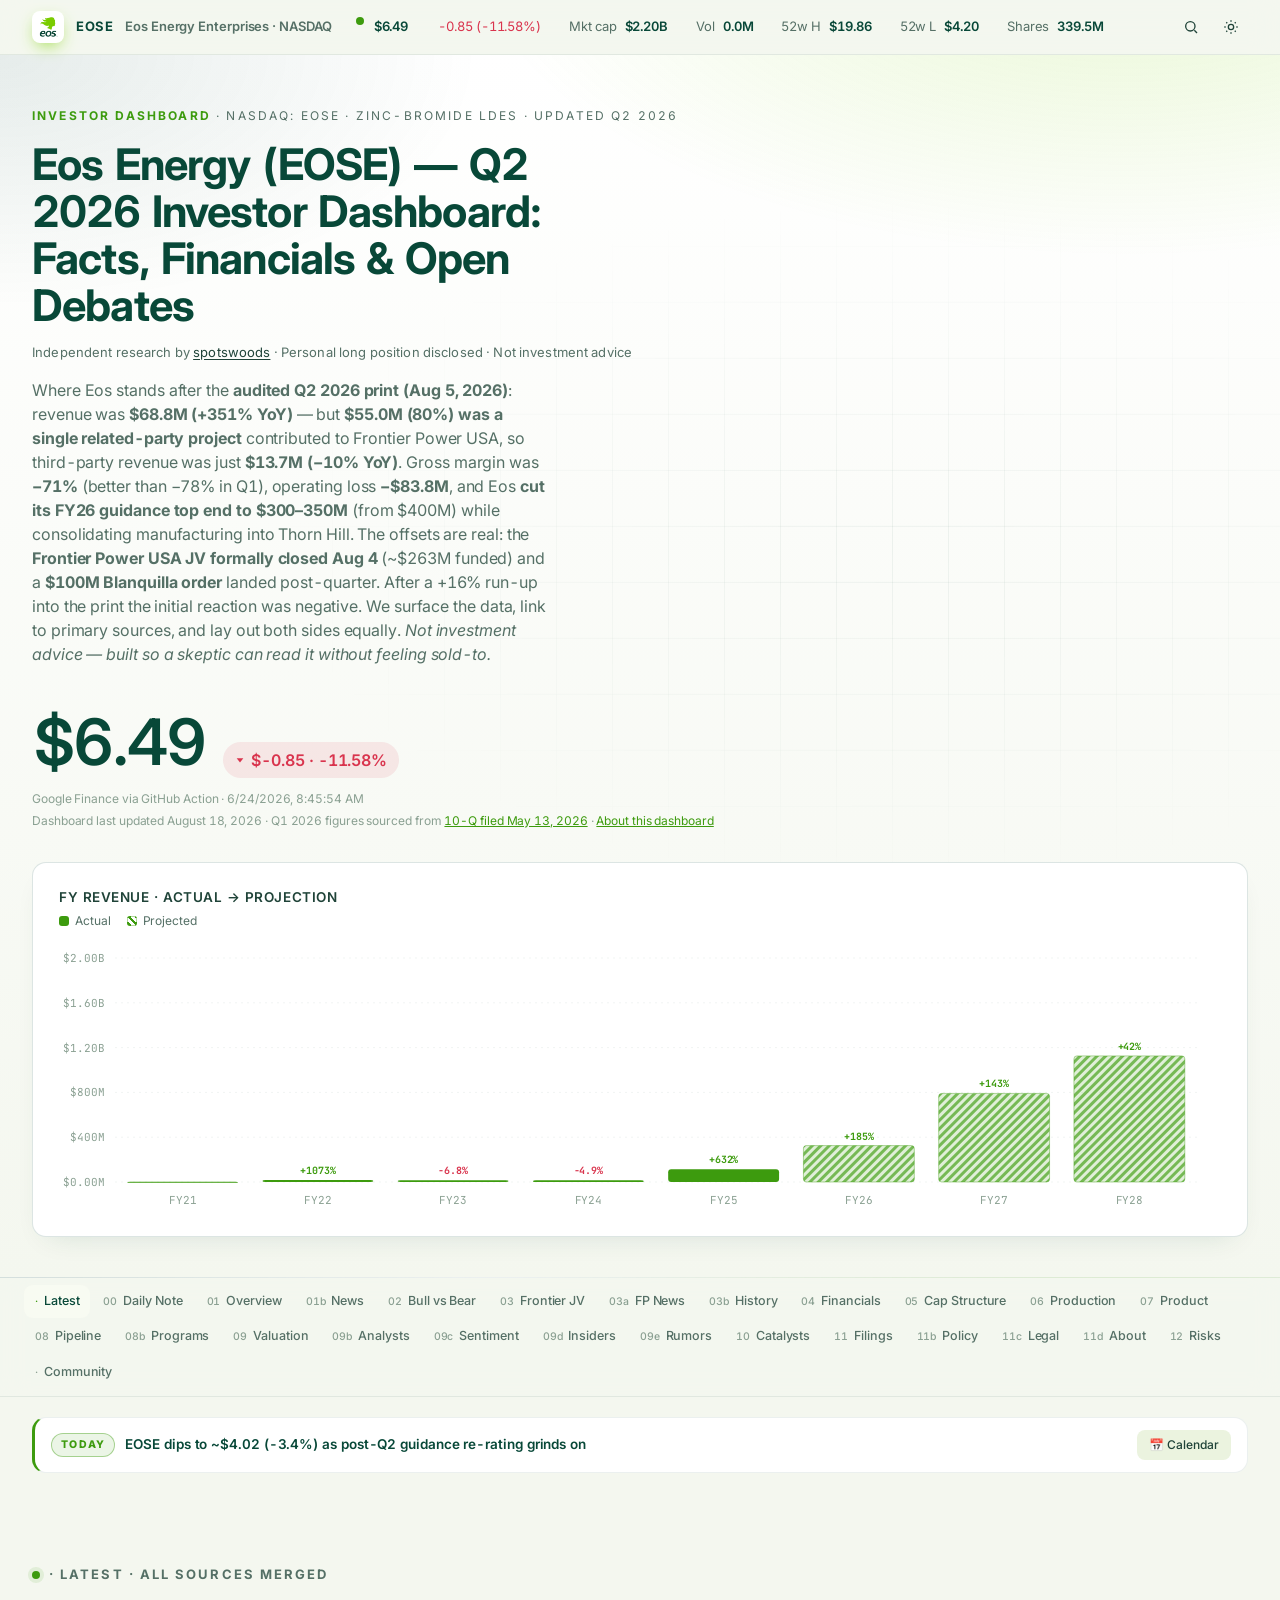
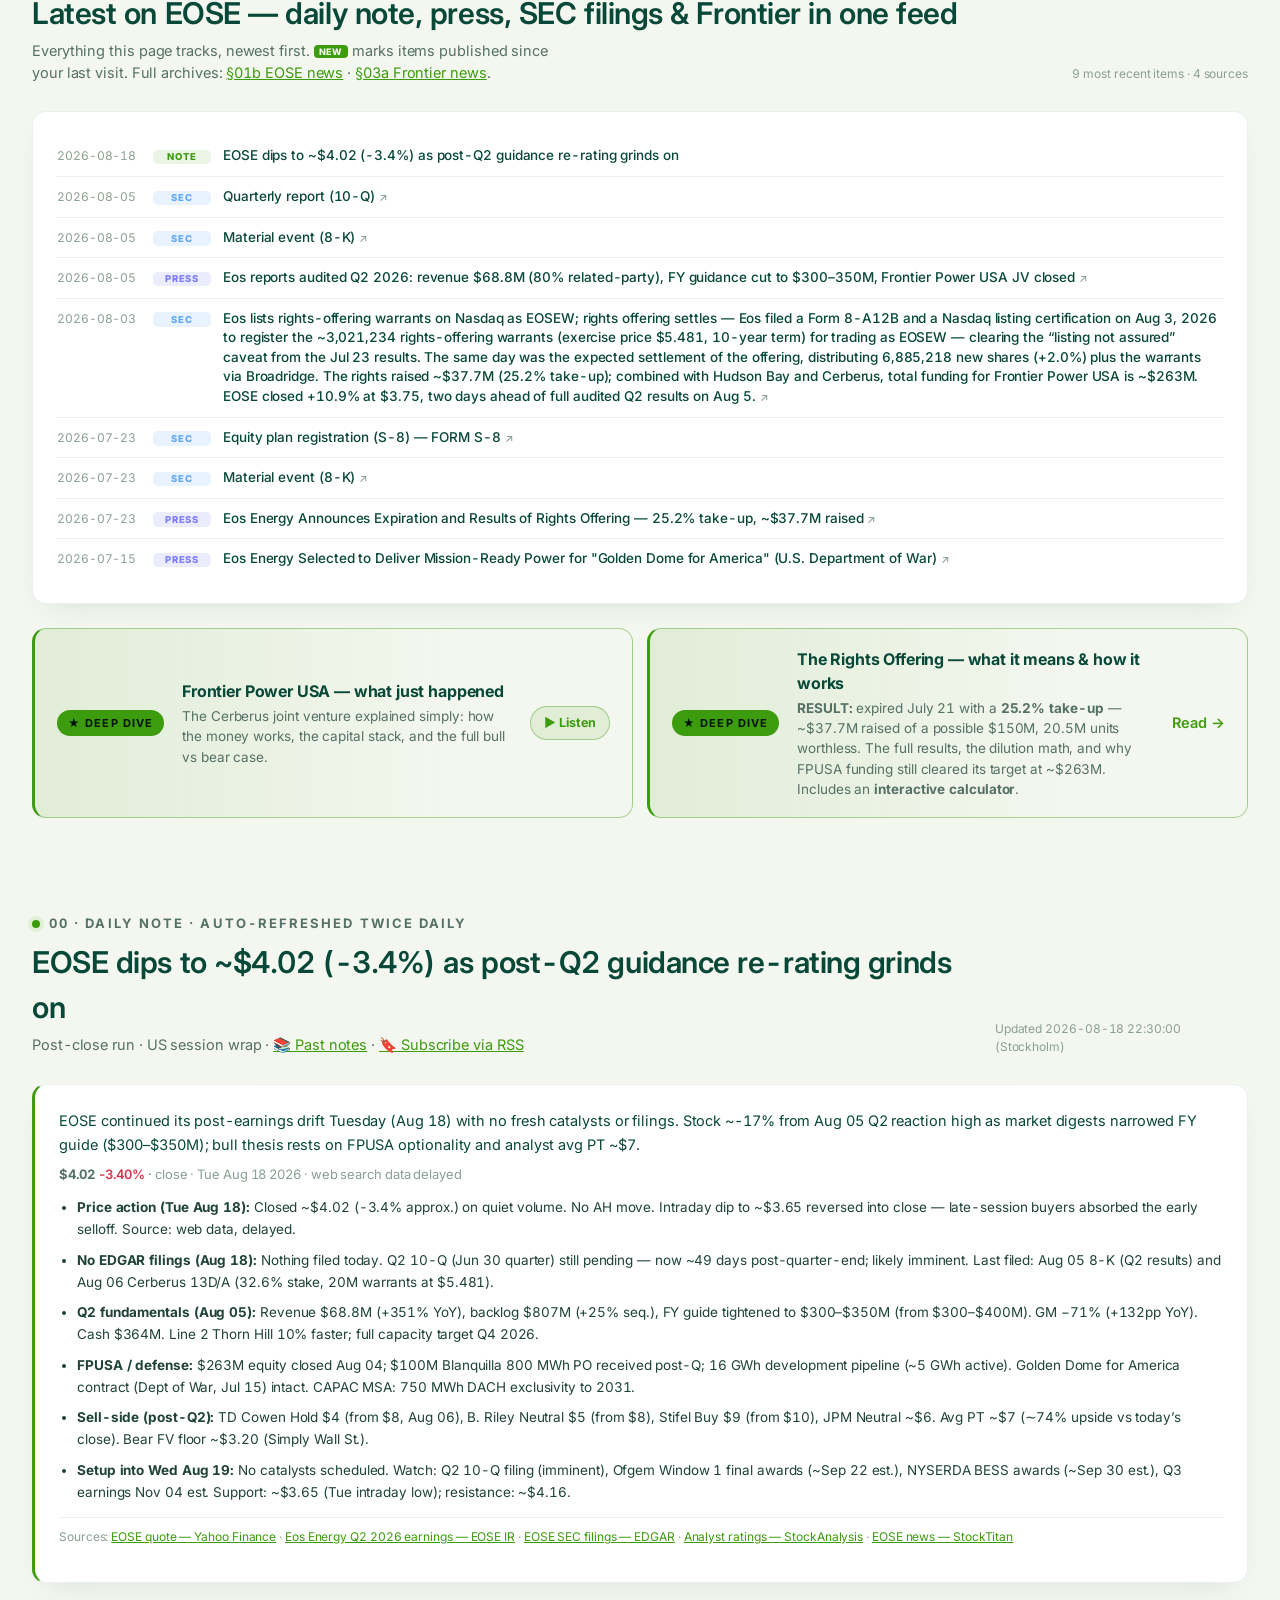
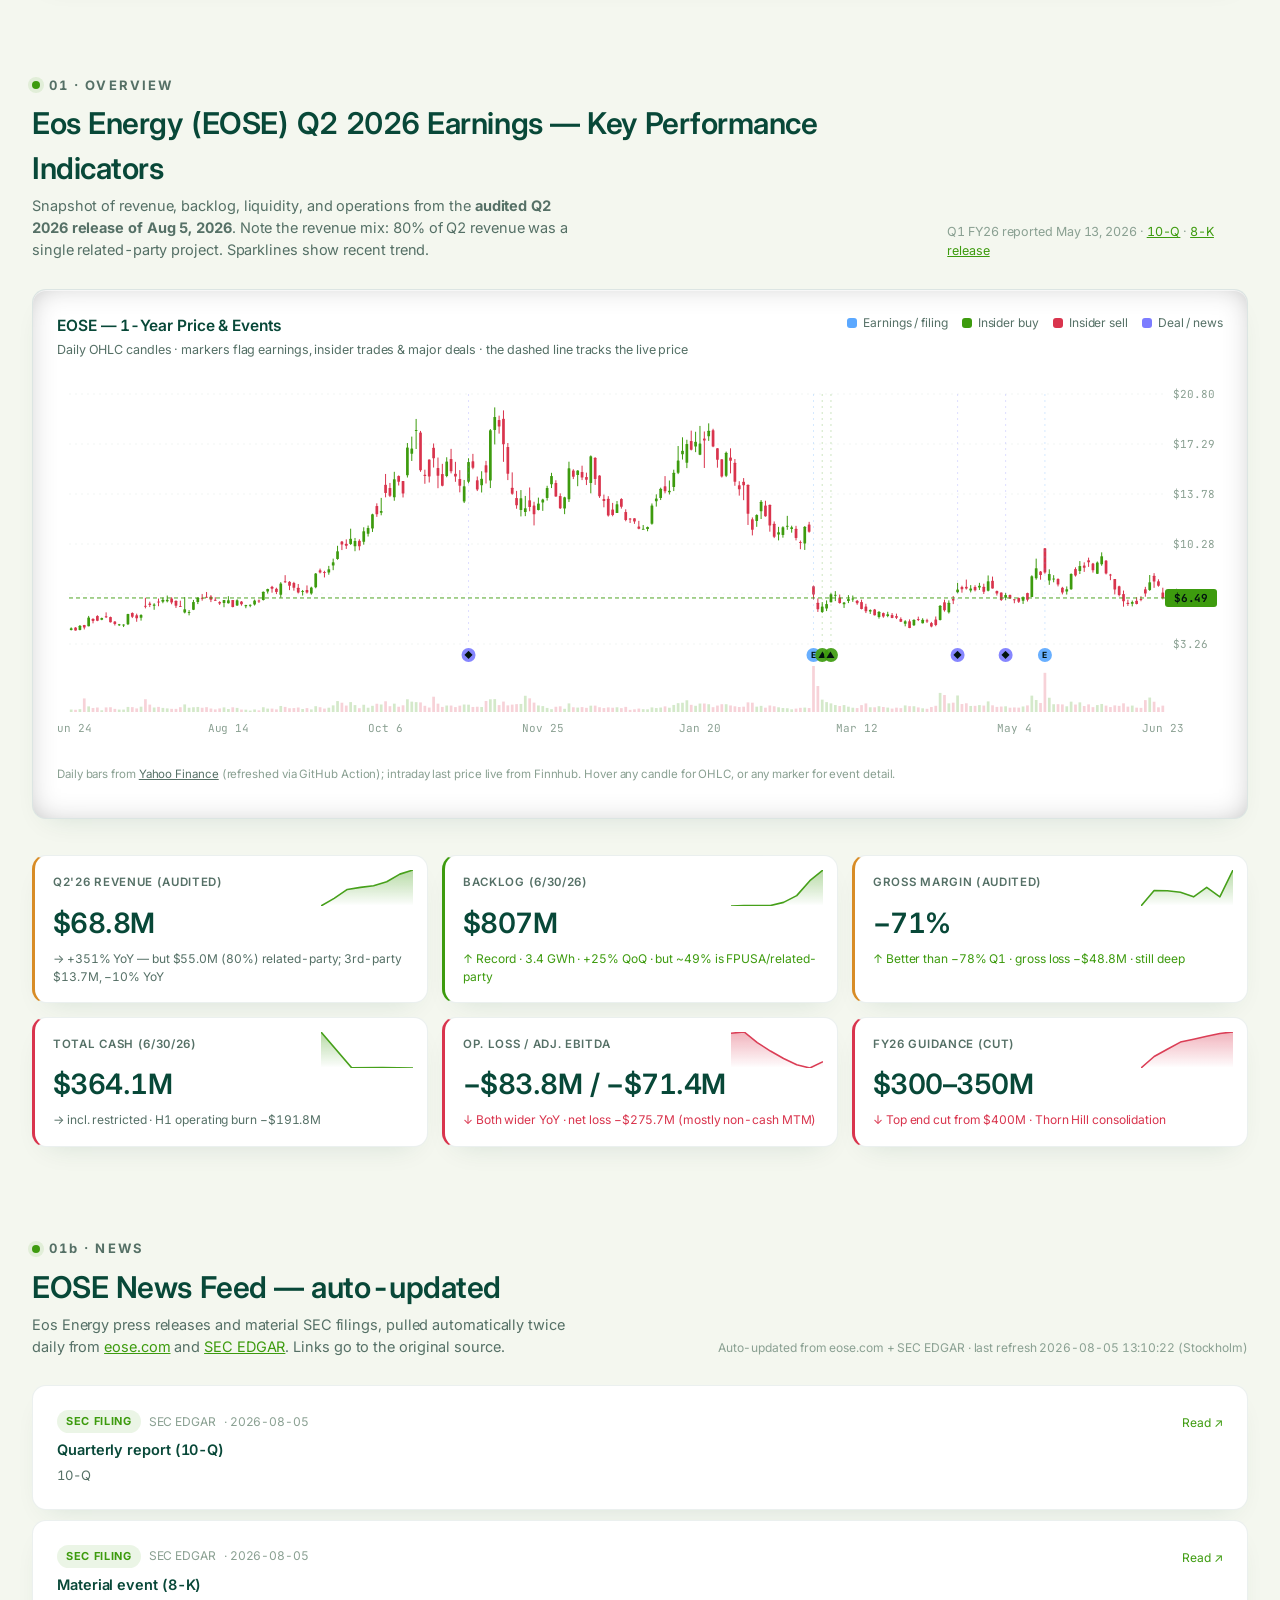
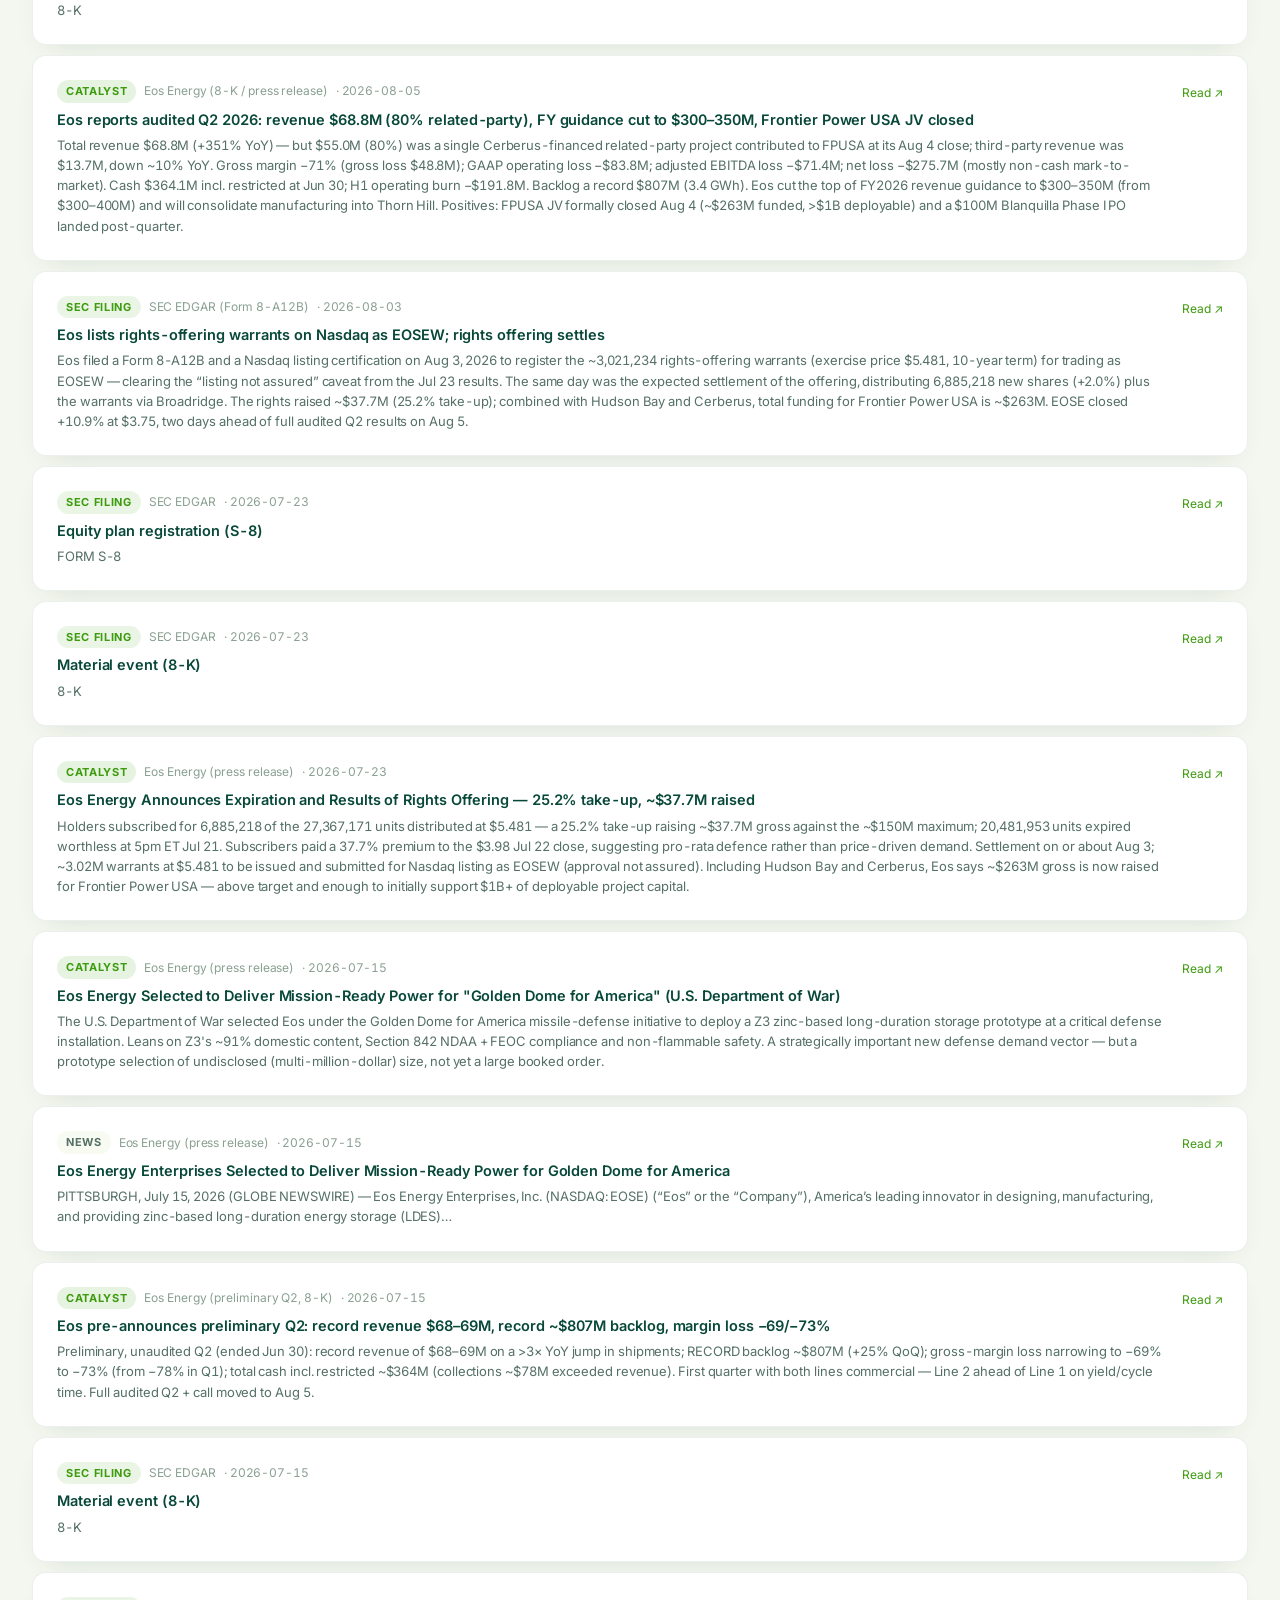
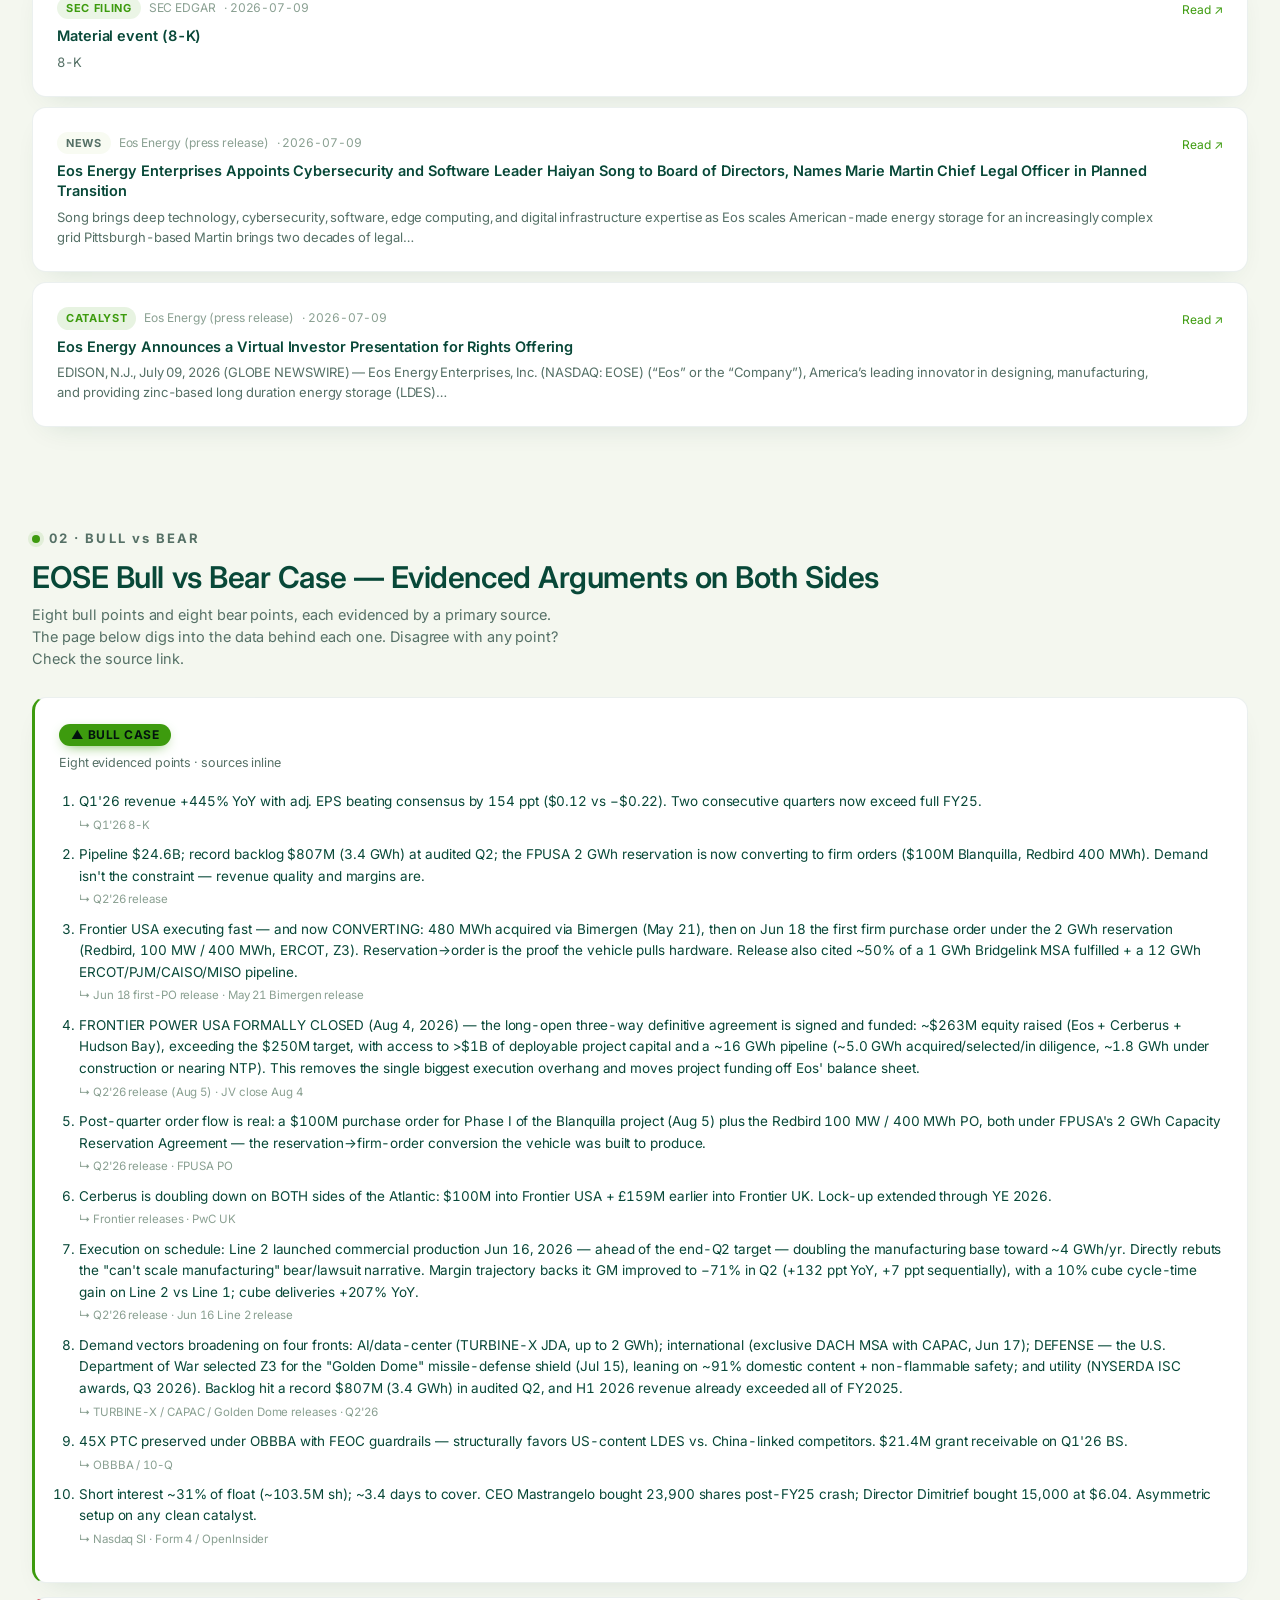
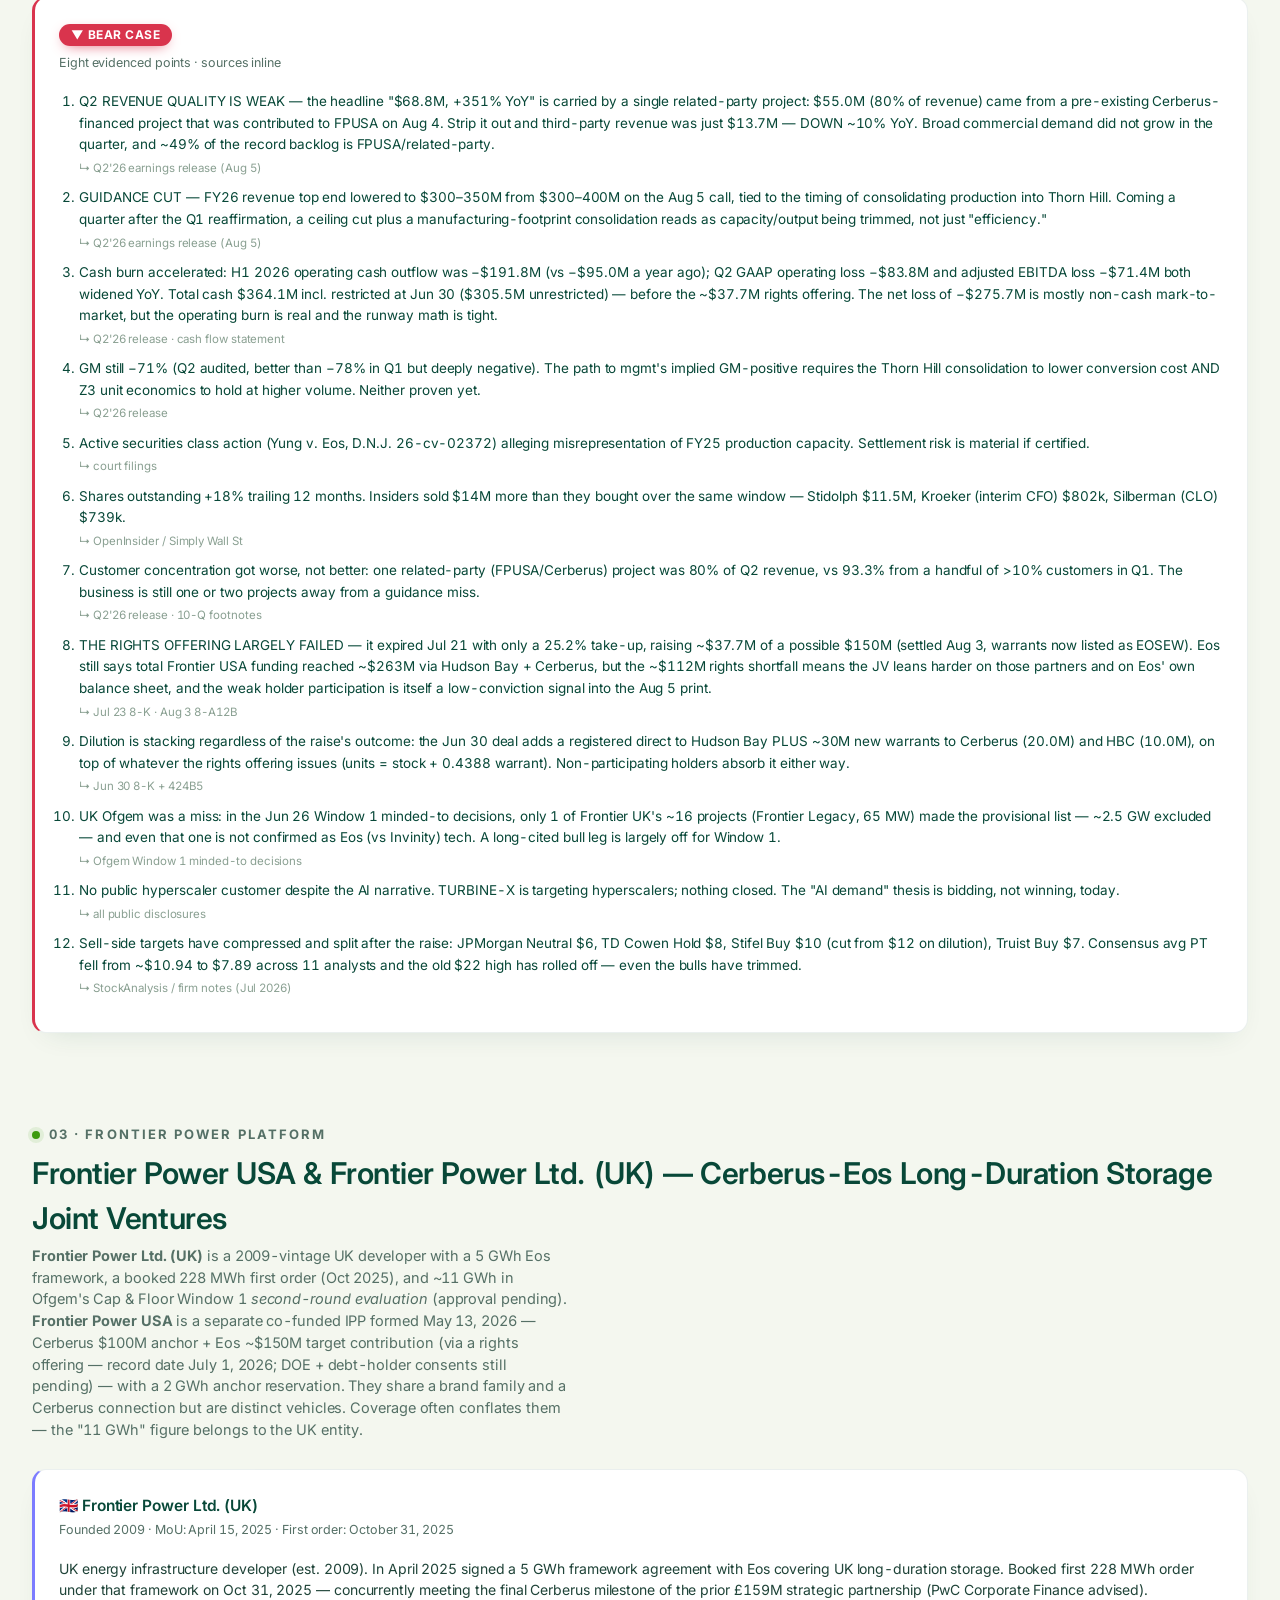
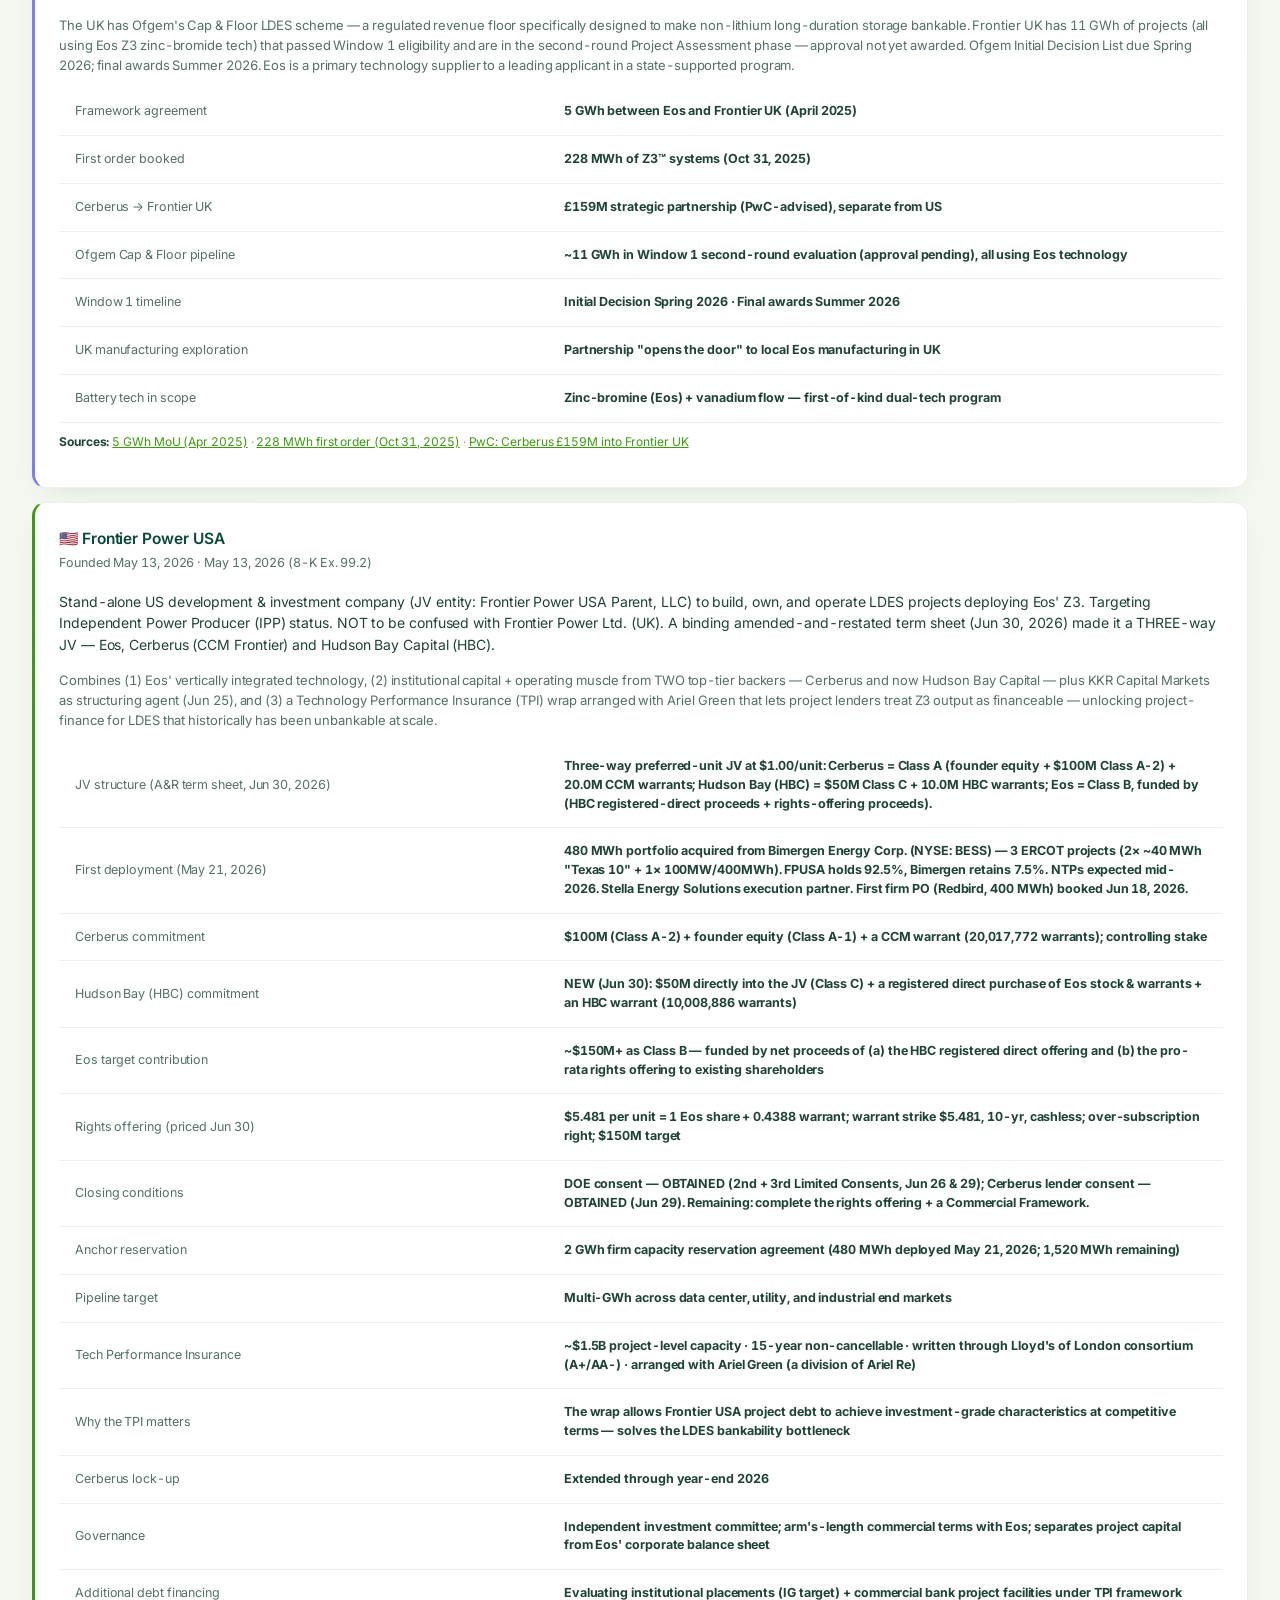
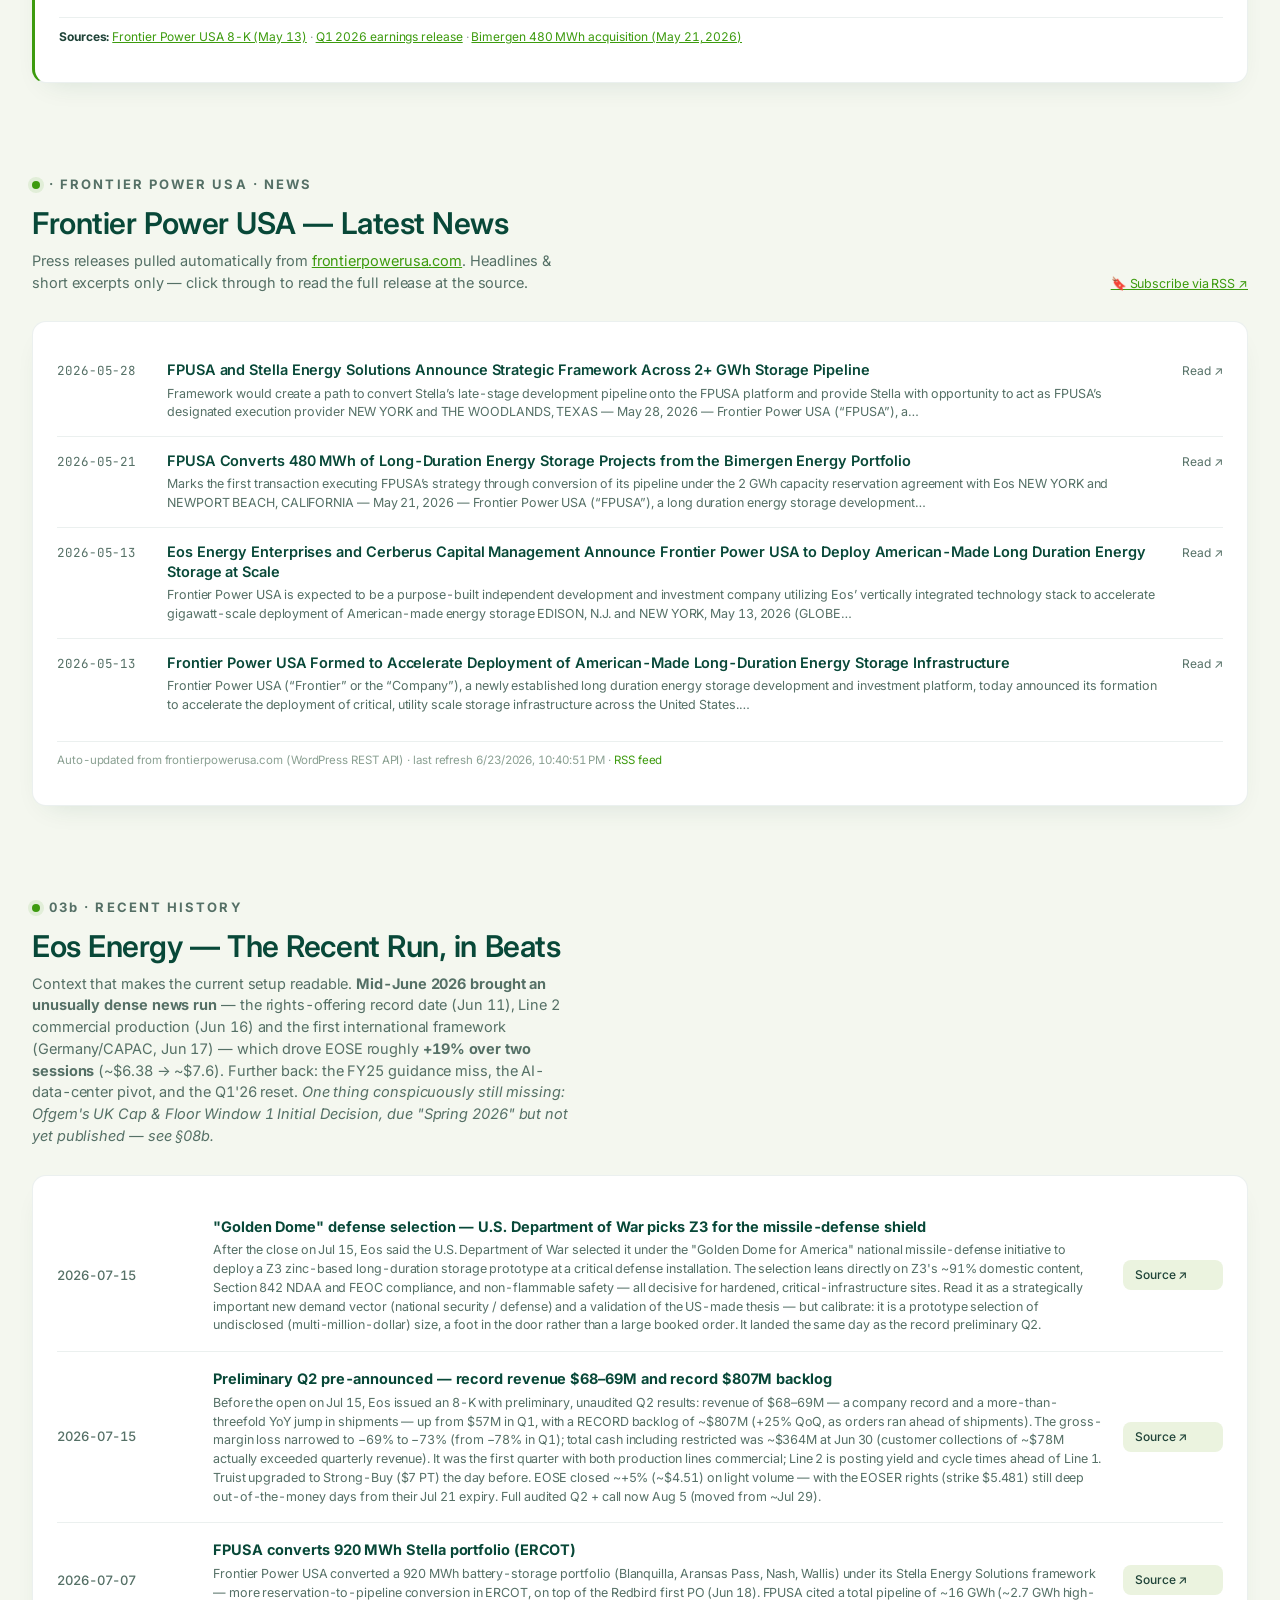
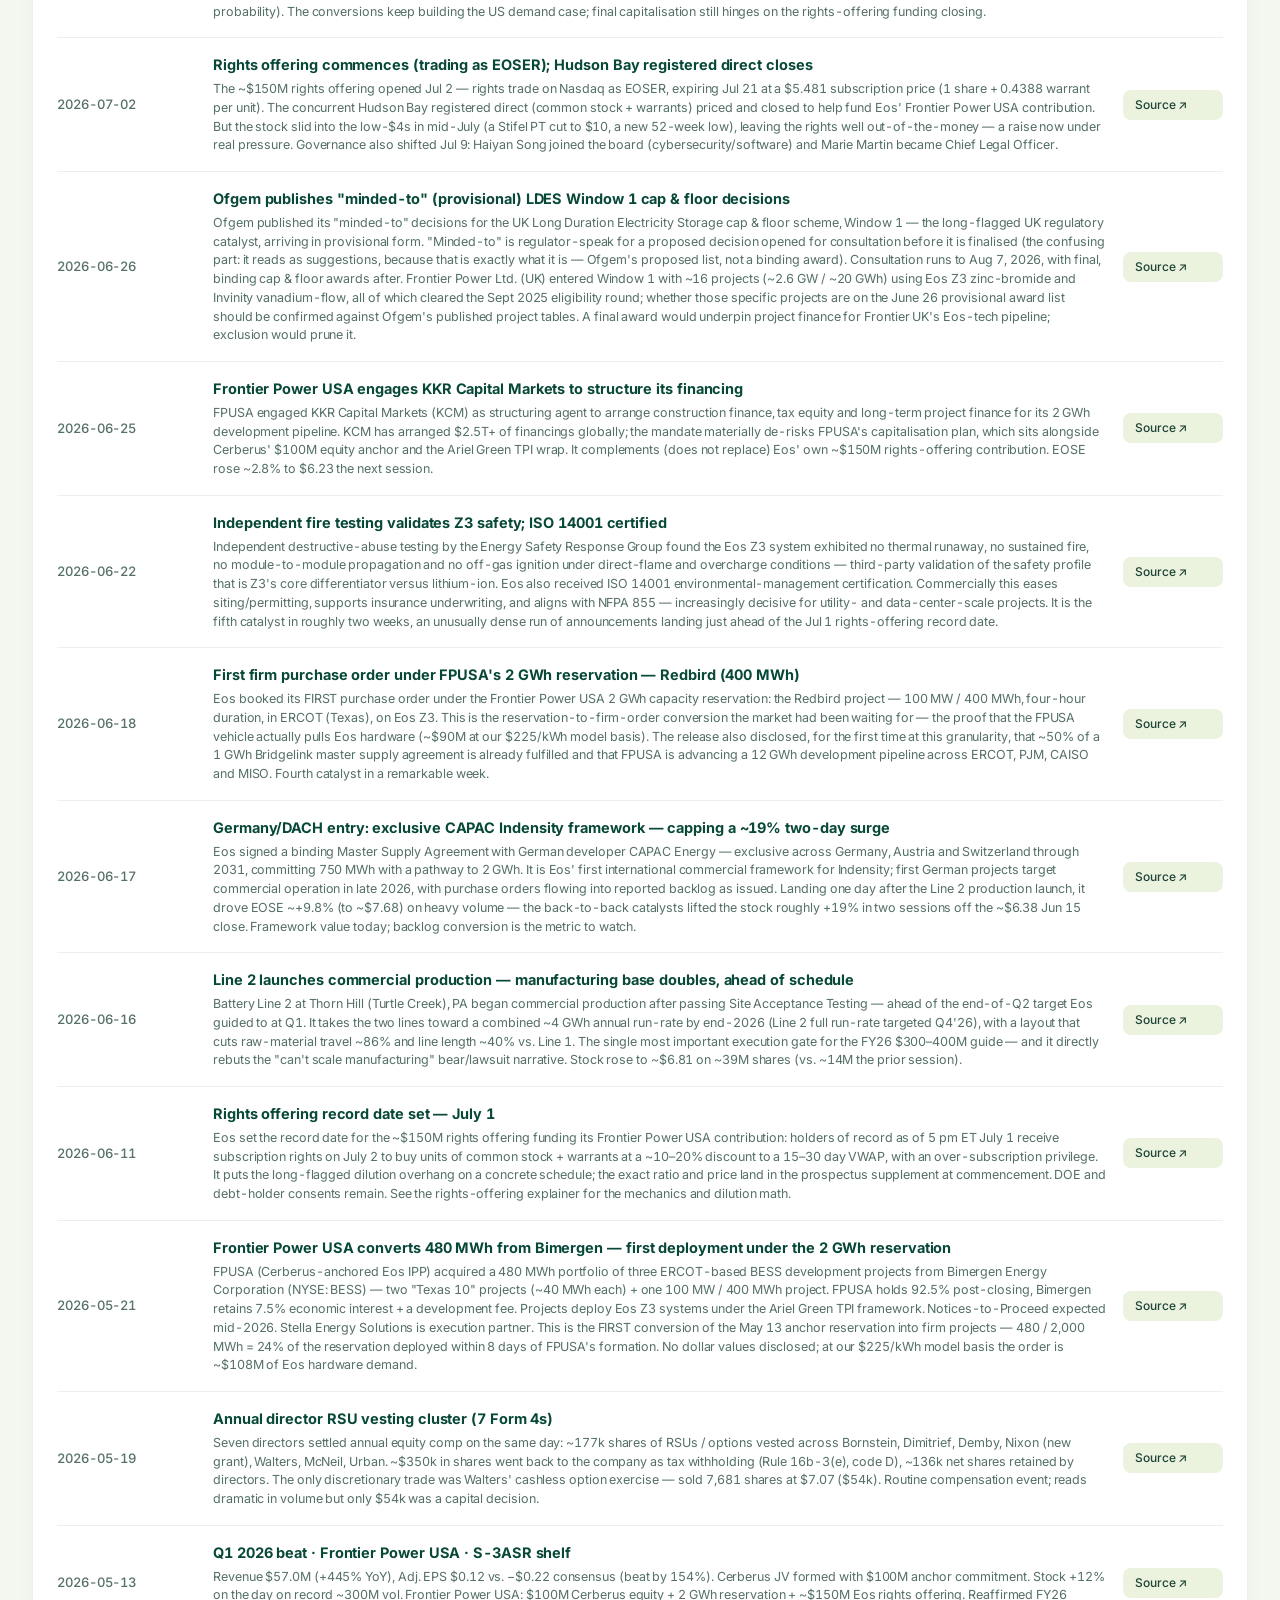
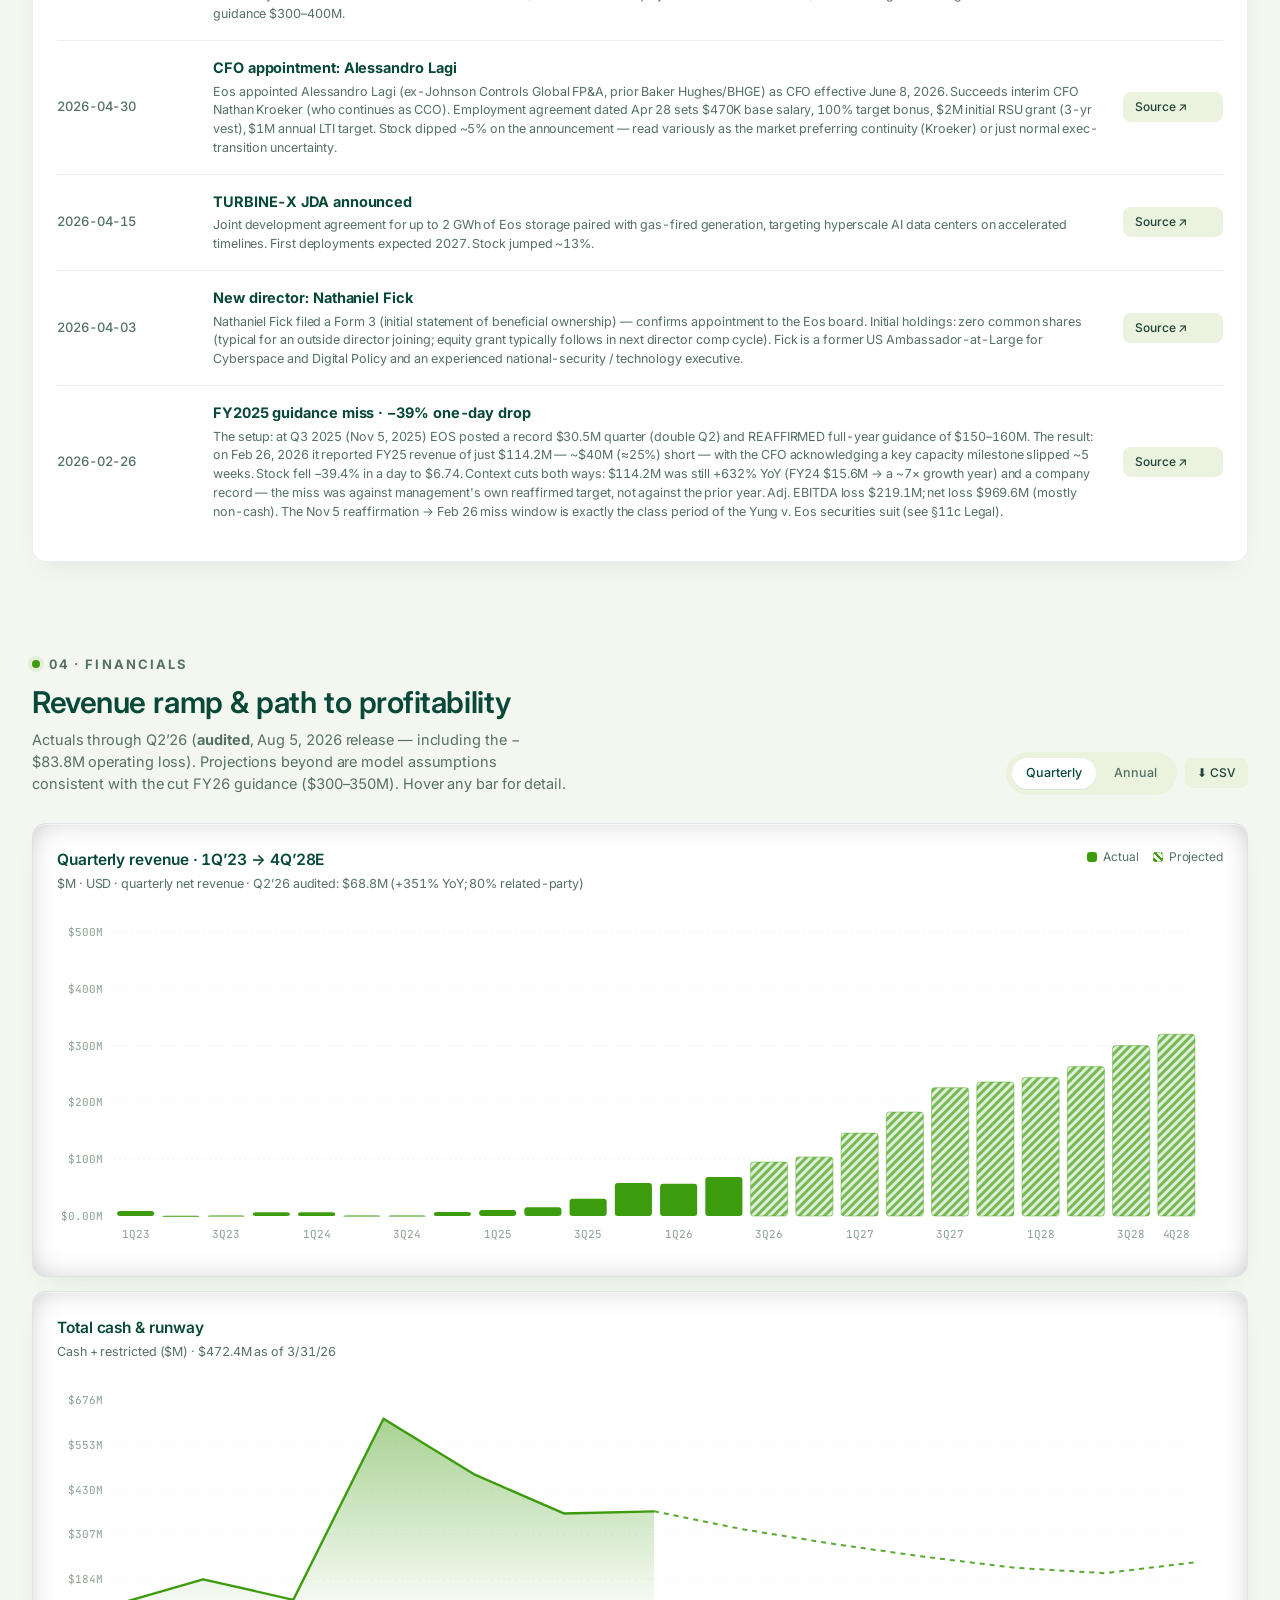
==== commit 4c4972f5: "chore(morning-note): post-close refresh 2026-08-18" ====
--- a/index.html
+++ b/index.html
@@ -26,11 +26,11 @@
   <meta property="og:title" content="Eos Energy (EOSE) Stock Dashboard — Independent Research" />
   <meta property="og:description" content="Independent EOSE investor dashboard: quarterly financials, bull/bear thesis, Frontier Power USA JV, pipeline data, insider trades, and regulatory catalysts — all linked to primary SEC sources." />
   <meta property="og:url" content="https://eosesource.com/" />
-  <meta property="og:image" content="https://eosesource.com/assets/og-daily.png?v=202608142030" />
-  <meta property="og:image:alt" content="EOSE slides to $4.16 on quiet Friday — $4.05 low pierces week’s $4.14 support" />
+  <meta property="og:image" content="https://eosesource.com/assets/og-daily.png?v=202608182030" />
+  <meta property="og:image:alt" content="EOSE dips to ~$4.02 (-3.4%) as post-Q2 guidance re-rating grinds on" />
   <meta property="og:locale" content="en_US" />
   <meta property="article:published_time" content="2026-05-13T00:00:00Z" />
-  <meta property="article:modified_time" content="2026-08-14T20:30:00.000Z" />
+  <meta property="article:modified_time" content="2026-08-18T20:30:00.000Z" />
   <meta property="article:section" content="Investing" />
   <meta property="article:tag" content="EOSE" />
   <meta property="article:tag" content="Eos Energy Enterprises" />
@@ -40,8 +40,8 @@
   <meta name="twitter:card" content="summary_large_image" />
   <meta name="twitter:title" content="Eos Energy (EOSE) Stock Dashboard — Independent Research" />
   <meta name="twitter:description" content="Bull/bear thesis, Frontier JV, pipeline, insider trades, regulatory catalysts — all linked to primary SEC sources. Not investment advice." />
-  <meta name="twitter:image" content="https://eosesource.com/assets/og-daily.png?v=202608142030" />
-  <meta name="twitter:image:alt" content="EOSE slides to $4.16 on quiet Friday — $4.05 low pierces week’s $4.14 support" />
+  <meta name="twitter:image" content="https://eosesource.com/assets/og-daily.png?v=202608182030" />
+  <meta name="twitter:image:alt" content="EOSE dips to ~$4.02 (-3.4%) as post-Q2 guidance re-rating grinds on" />
 
   <!-- ============ Structured data (JSON-LD) ============ -->
   <script type="application/ld+json">
@@ -67,7 +67,7 @@
       "headline": "Eos Energy (EOSE) — Q2 2026 Investor Dashboard: Facts, Financials & Open Debates",
       "description": "Independent Eos Energy (EOSE) dashboard: audited Q2 2026 revenue $68.8M (80% related-party), FY guidance cut to $300-350M, Frontier Power USA JV closed, bull vs bear case.",
       "datePublished": "2026-05-13T00:00:00Z",
-      "dateModified": "2026-08-14T20:30:00.000Z",
+      "dateModified": "2026-08-18T20:30:00.000Z",
       "inLanguage": "en-US",
       "image": {
         "@type": "ImageObject",
@@ -268,7 +268,7 @@
         </div>
         <div class="hero__asof" data-hero-asof>Google Finance via GitHub Action · refreshes every ~5 min</div>
         <div class="hero__asof" style="margin-top:4px">
-          Dashboard last updated <time datetime="2026-08-14" itemprop="dateModified" data-dash-updated>August 14, 2026</time>
+          Dashboard last updated <time datetime="2026-08-18" itemprop="dateModified" data-dash-updated>August 18, 2026</time>
           · Q1 2026 figures sourced from
           <a href="https://www.sec.gov/Archives/edgar/data/1805077/000162828026034368/eose-20260331.htm" target="_blank" rel="noopener" style="color:var(--accent);text-decoration:underline">10-Q filed May 13, 2026</a>
           · <a href="#about" style="color:var(--accent);text-decoration:underline">About this dashboard</a>
@@ -326,7 +326,7 @@
     <div class="today" id="today" role="region" aria-label="Today at a glance">
       <div class="today__note">
         <span class="today__tag">Today</span>
-        <a class="today__headline" href="#daily-note" data-today-headline>EOSE slides to $4.16 on quiet Friday — $4.05 low pierces week’s $4.14 support</a>
+        <a class="today__headline" href="#daily-note" data-today-headline>EOSE dips to ~$4.02 (-3.4%) as post-Q2 guidance re-rating grinds on</a>
       </div>
       <div class="today__chips" data-today-chips></div>
       <button class="cat__btn" data-ics-download title="Download the upcoming EOSE key dates as a calendar (.ics) file — estimated windows are marked">📅 Calendar</button>
@@ -378,23 +378,23 @@
       <div class="section__head">
         <div>
           <div class="section__num">00 · DAILY NOTE · AUTO-REFRESHED TWICE DAILY</div>
-          <h2 data-mn-headline>EOSE slides to $4.16 on quiet Friday — $4.05 low pierces week’s $4.14 support</h2>
+          <h2 data-mn-headline>EOSE dips to ~$4.02 (-3.4%) as post-Q2 guidance re-rating grinds on</h2>
           <p><span data-mn-session>Post-close run · US session wrap</span> · <a href="notes.html" style="color:var(--accent);text-decoration:underline">📚 Past notes</a> · <a href="note-feed.xml" target="_blank" rel="noopener" style="color:var(--accent);text-decoration:underline">🔖 Subscribe via RSS</a></p>
         </div>
-        <div class="right" data-mn-meta style="font-size:12px;color:var(--fg-3)">Updated 2026-08-14 22:30:00 (Stockholm)</div>
+        <div class="right" data-mn-meta style="font-size:12px;color:var(--fg-3)">Updated 2026-08-18 22:30:00 (Stockholm)</div>
       </div>
       <div class="card" style="border-left:3px solid var(--accent)">
-        <p style="font-size:14.5px;line-height:1.65;color:var(--fg-0);margin:0 0 8px" data-mn-takeaway>EOSE closed $4.16 (-1.89%) on below-average volume (63% of avg) with no news or filings. The $4.05 session low broke below the $4.14 floor that held Mon–Thu. No catalysts until Q2 10-Q drops and Ofgem final awards (~Sep 22).</p>
-        <div class="mn-price" data-mn-price style="font-size:13px;color:var(--fg-2);margin:0 0 12px"><b>$4.16</b> <span class="neg">-1.89%</span> · <span style="color:var(--fg-3)">close · Fri Aug 14 2026 · Yahoo Finance delayed</span></div>
+        <p style="font-size:14.5px;line-height:1.65;color:var(--fg-0);margin:0 0 8px" data-mn-takeaway>EOSE continued its post-earnings drift Tuesday (Aug 18) with no fresh catalysts or filings. Stock ~-17% from Aug 05 Q2 reaction high as market digests narrowed FY guide ($300–$350M); bull thesis rests on FPUSA optionality and analyst avg PT ~$7.</p>
+        <div class="mn-price" data-mn-price style="font-size:13px;color:var(--fg-2);margin:0 0 12px"><b>$4.02</b> <span class="neg">-3.40%</span> · <span style="color:var(--fg-3)">close · Tue Aug 18 2026 · web search data delayed</span></div>
         <ul data-mn-bullets style="padding-left:18px;font-size:13.5px;line-height:1.65;color:var(--fg-1);margin:0;display:grid;gap:8px">
-          <li><b>Price action (Fri Aug 14):</b> Closed $4.16 (-1.89%) range $4.05–$4.32, vol 16.3M (63% of avg 25.65M). Session low $4.05 pierced the $4.14 support floor that held Mon–Thu — quiet end-of-week drift with no identifiable catalyst.</li>
-          <li><b>No EDGAR filings (Aug 14):</b> Nothing filed today. Q2 10-Q (Jun 30 quarter) pending. Most recent: Aug 05 8-K (Q2 results, revenue $68.8M) and Aug 06 Cerberus 13D/A (32.6% stake, 20M warrants at $5.481).</li>
-          <li><b>Q2 / manufacturing:</b> Record $68.8M revenue (+351% YoY), backlog $807M, FY guide $300–$350M. GM −71%; Line 2 at Thorn Hill 10% faster than Line 1; consolidation to single site under evaluation. Golden Dome for America defense contract (Jul 15) intact.</li>
-          <li><b>FPUSA / TURBINE-X:</b> $263M JV equity closed Aug 04. Blanquilla 800 MWh (PO received), Wildfire 400 MWh (selected), Stella 920 MWh (4-project pipeline). TURBINE-X JDA targets 2 GWh HPC-adjacent. No new FPUSA PR this week.</li>
-          <li><b>Sell-side:</b> No new rating actions this week. Consensus avg PT ~$7.00 (~68% upside) vs $4.16 stock. TD Cowen Hold $4, Roth Neutral $4, JPM Neutral $6, Stifel Buy $9 (all post-Q2 Aug 05). Bear FV floor ~$3.20 (Simply Wall St.).</li>
-          <li><b>Setup into Mon Aug 17:</b> No catalysts scheduled. Watch: Q2 10-Q filing (pending), Ofgem final Window 1 awards (~Sep 22 est.), NYSERDA BESS awards (~Sep 30 est.), Q3 earnings Nov 04 est. Support $4.05 (Fri low); resistance $4.32 (Fri high).</li>
+          <li><b>Price action (Tue Aug 18):</b> Closed ~$4.02 (-3.4% approx.) on quiet volume. No AH move. Intraday dip to ~$3.65 reversed into close — late-session buyers absorbed the early selloff. Source: web data, delayed.</li>
+          <li><b>No EDGAR filings (Aug 18):</b> Nothing filed today. Q2 10-Q (Jun 30 quarter) still pending — now ~49 days post-quarter-end; likely imminent. Last filed: Aug 05 8-K (Q2 results) and Aug 06 Cerberus 13D/A (32.6% stake, 20M warrants at $5.481).</li>
+          <li><b>Q2 fundamentals (Aug 05):</b> Revenue $68.8M (+351% YoY), backlog $807M (+25% seq.), FY guide tightened to $300–$350M (from $300–$400M). GM −71% (+132pp YoY). Cash $364M. Line 2 Thorn Hill 10% faster; full capacity target Q4 2026.</li>
+          <li><b>FPUSA / defense:</b> $263M equity closed Aug 04; $100M Blanquilla 800 MWh PO received post-Q; 16 GWh development pipeline (~5 GWh active). Golden Dome for America contract (Dept of War, Jul 15) intact. CAPAC MSA: 750 MWh DACH exclusivity to 2031.</li>
+          <li><b>Sell-side (post-Q2):</b> TD Cowen Hold $4 (from $8, Aug 06), B. Riley Neutral $5 (from $8), Stifel Buy $9 (from $10), JPM Neutral ~$6. Avg PT ~$7 (∼74% upside vs today’s close). Bear FV floor ~$3.20 (Simply Wall St.).</li>
+          <li><b>Setup into Wed Aug 19:</b> No catalysts scheduled. Watch: Q2 10-Q filing (imminent), Ofgem Window 1 final awards (~Sep 22 est.), NYSERDA BESS awards (~Sep 30 est.), Q3 earnings Nov 04 est. Support: ~$3.65 (Tue intraday low); resistance: ~$4.16.</li>
         </ul>
-        <p data-mn-sources style="font-size:12px;color:var(--fg-3);margin-top:14px;border-top:1px solid var(--line-1);padding-top:10px">Sources: <a href="https://finance.yahoo.com/quote/EOSE/" target="_blank" rel="noopener" style="color:var(--accent);text-decoration:underline">EOSE quote — Yahoo Finance</a> · <a href="https://www.stocktitan.net/news/EOSE/" target="_blank" rel="noopener" style="color:var(--accent);text-decoration:underline">EOSE news — StockTitan</a> · <a href="https://www.globenewswire.com/news-release/2026/08/05/3339134/0/en/eos-energy-enterprises-reports-second-quarter-2026-financial-results-and-tightens-full-year-revenue-guidance.html" target="_blank" rel="noopener" style="color:var(--accent);text-decoration:underline">Eos Energy Q2 2026 earnings — GlobeNewsWire</a> · <a href="https://www.stocktitan.net/sec-filings/EOSE/schedule-13d-a-eos-energy-enterprises-inc-amended-major-shareholder-r-d4c4922662d1.html" target="_blank" rel="noopener" style="color:var(--accent);text-decoration:underline">Cerberus 13D/A — StockTitan</a> · <a href="https://www.stocktitan.net/news/EOSE/completed-rights-offering-together-with-hudson-bay-capital-lazrrt26gh9g.html" target="_blank" rel="noopener" style="color:var(--accent);text-decoration:underline">FPUSA capital close — StockTitan</a></p>
+        <p data-mn-sources style="font-size:12px;color:var(--fg-3);margin-top:14px;border-top:1px solid var(--line-1);padding-top:10px">Sources: <a href="https://finance.yahoo.com/quote/EOSE/" target="_blank" rel="noopener" style="color:var(--accent);text-decoration:underline">EOSE quote — Yahoo Finance</a> · <a href="https://investors.eose.com/news-releases/news-release-details/eos-energy-enterprises-reports-second-quarter-2026-financial" target="_blank" rel="noopener" style="color:var(--accent);text-decoration:underline">Eos Energy Q2 2026 earnings — EOSE IR</a> · <a href="https://www.sec.gov/cgi-bin/browse-edgar?action=getcompany&amp;CIK=0001805077&amp;type=&amp;dateb=&amp;owner=include&amp;count=40" target="_blank" rel="noopener" style="color:var(--accent);text-decoration:underline">EOSE SEC filings — EDGAR</a> · <a href="https://stockanalysis.com/stocks/eose/forecast/" target="_blank" rel="noopener" style="color:var(--accent);text-decoration:underline">Analyst ratings — StockAnalysis</a> · <a href="https://www.stocktitan.net/news/EOSE/" target="_blank" rel="noopener" style="color:var(--accent);text-decoration:underline">EOSE news — StockTitan</a></p>
       </div>
       <!-- mn:static:end -->
     </section>
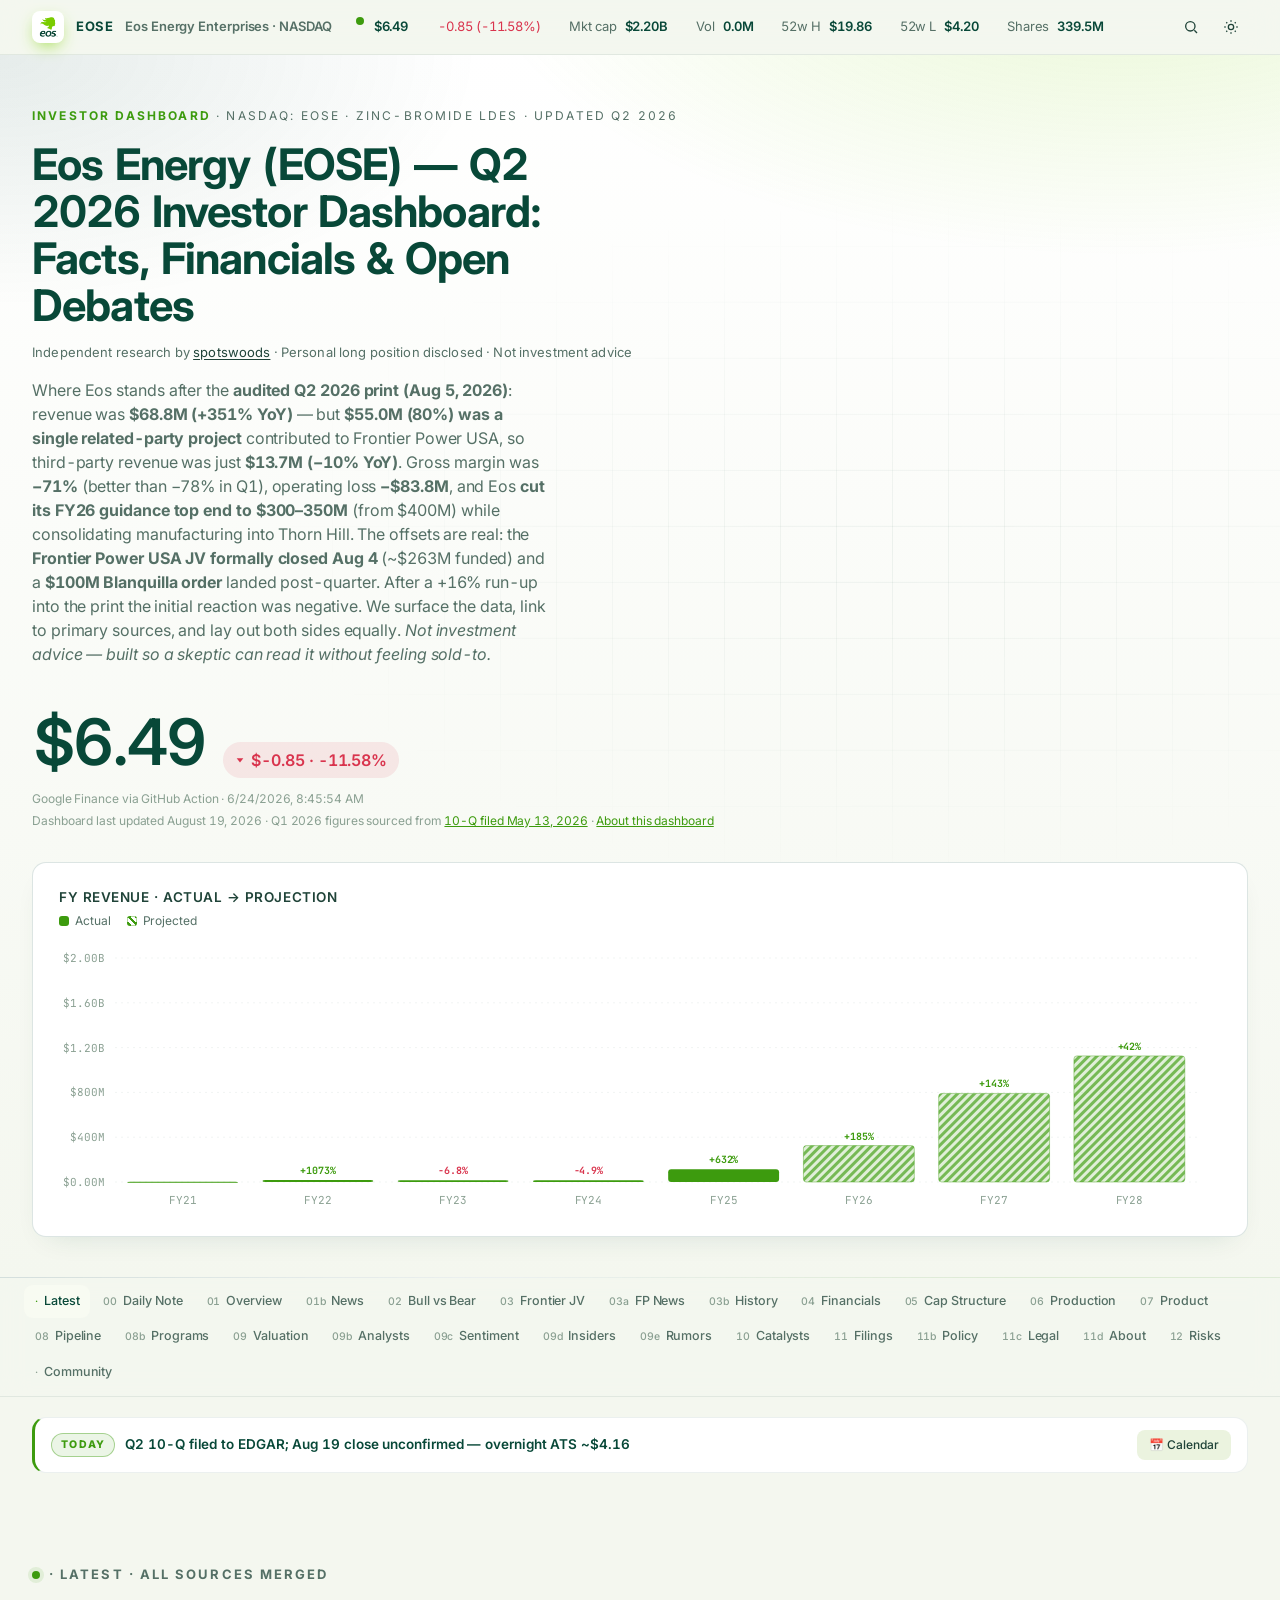
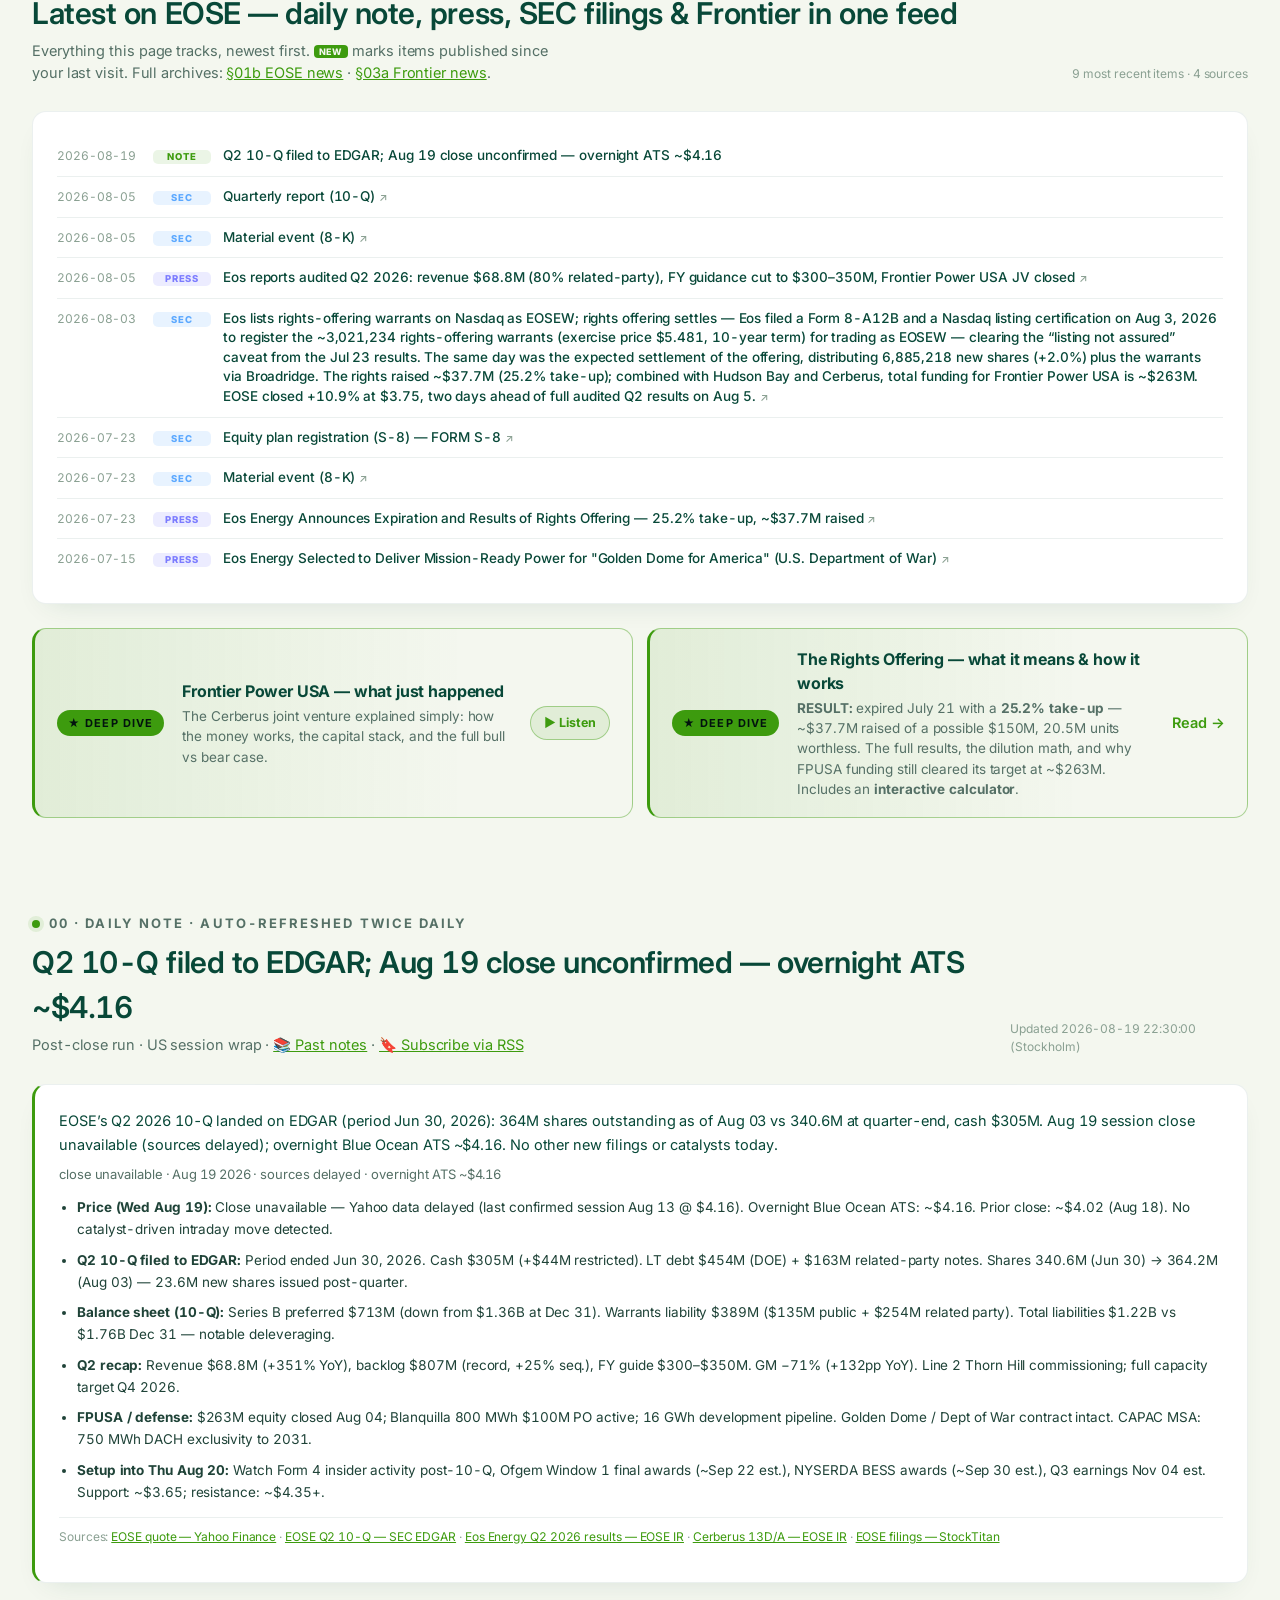
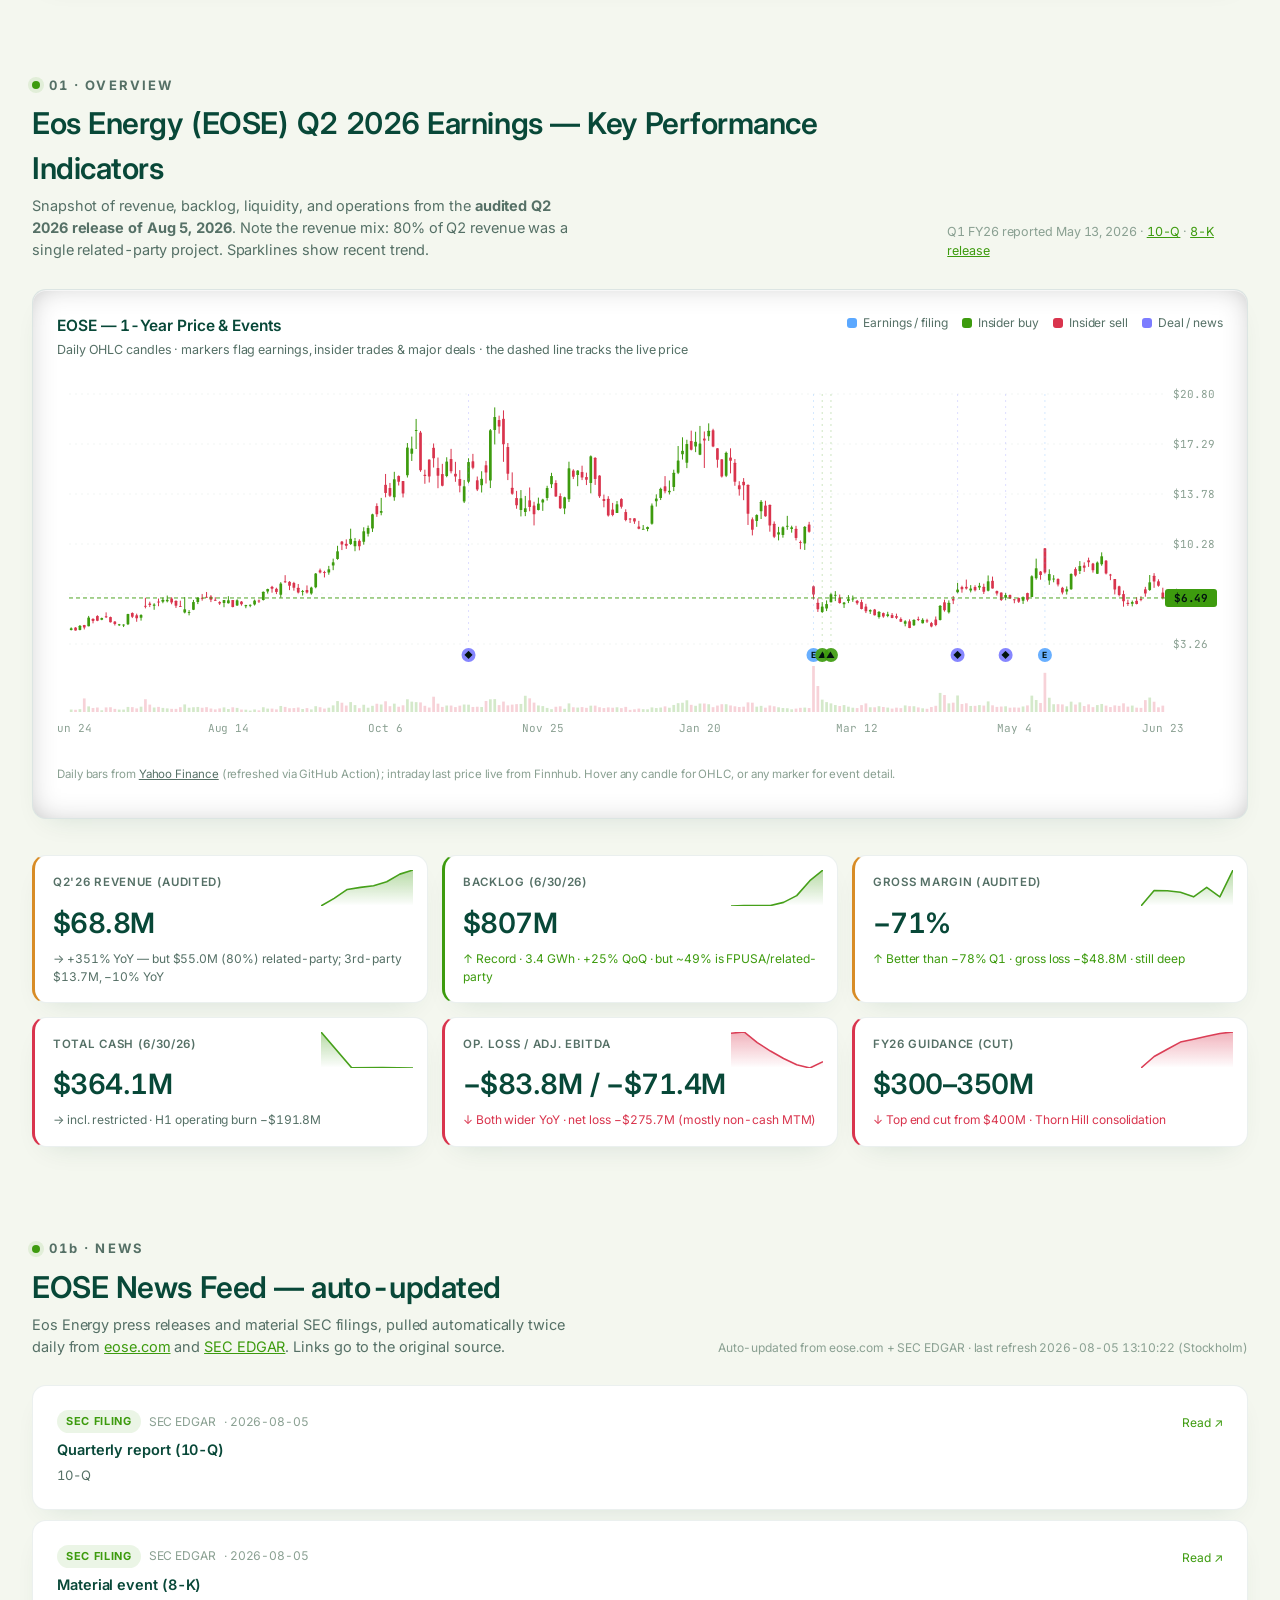
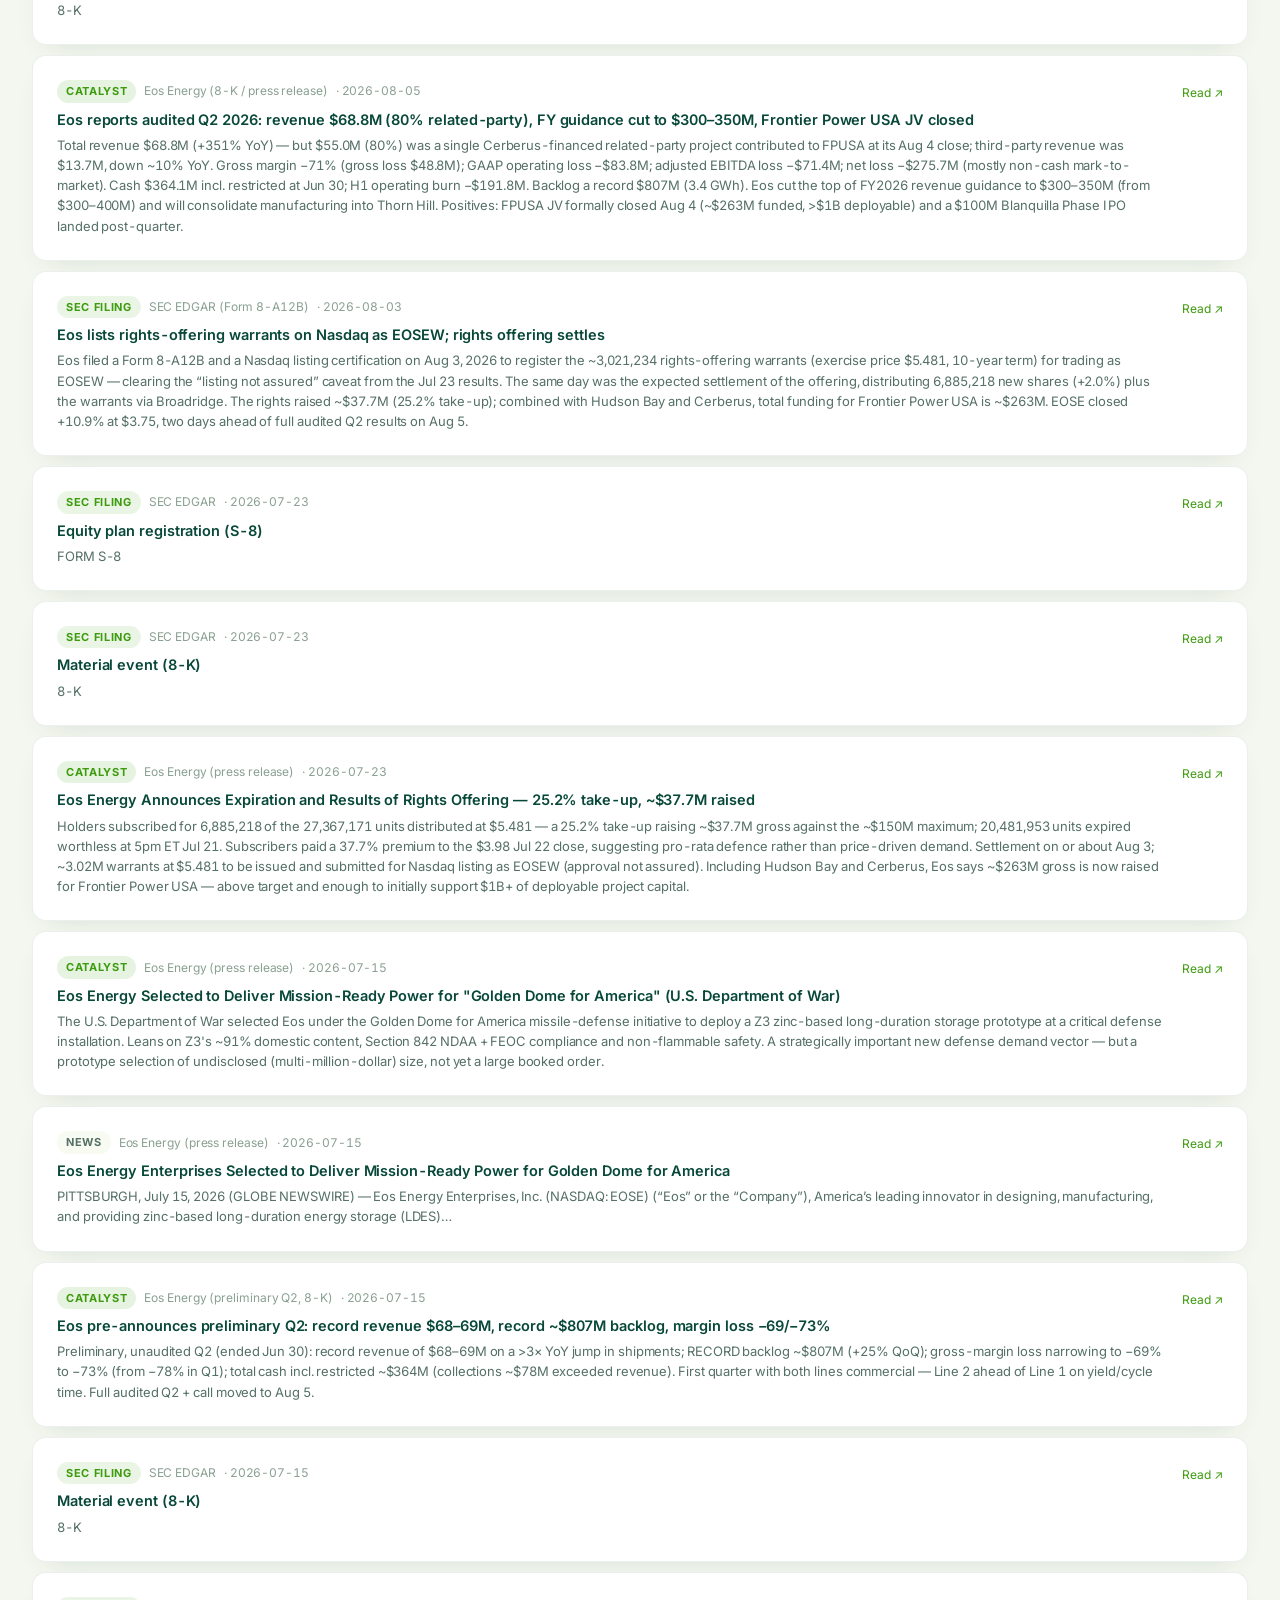
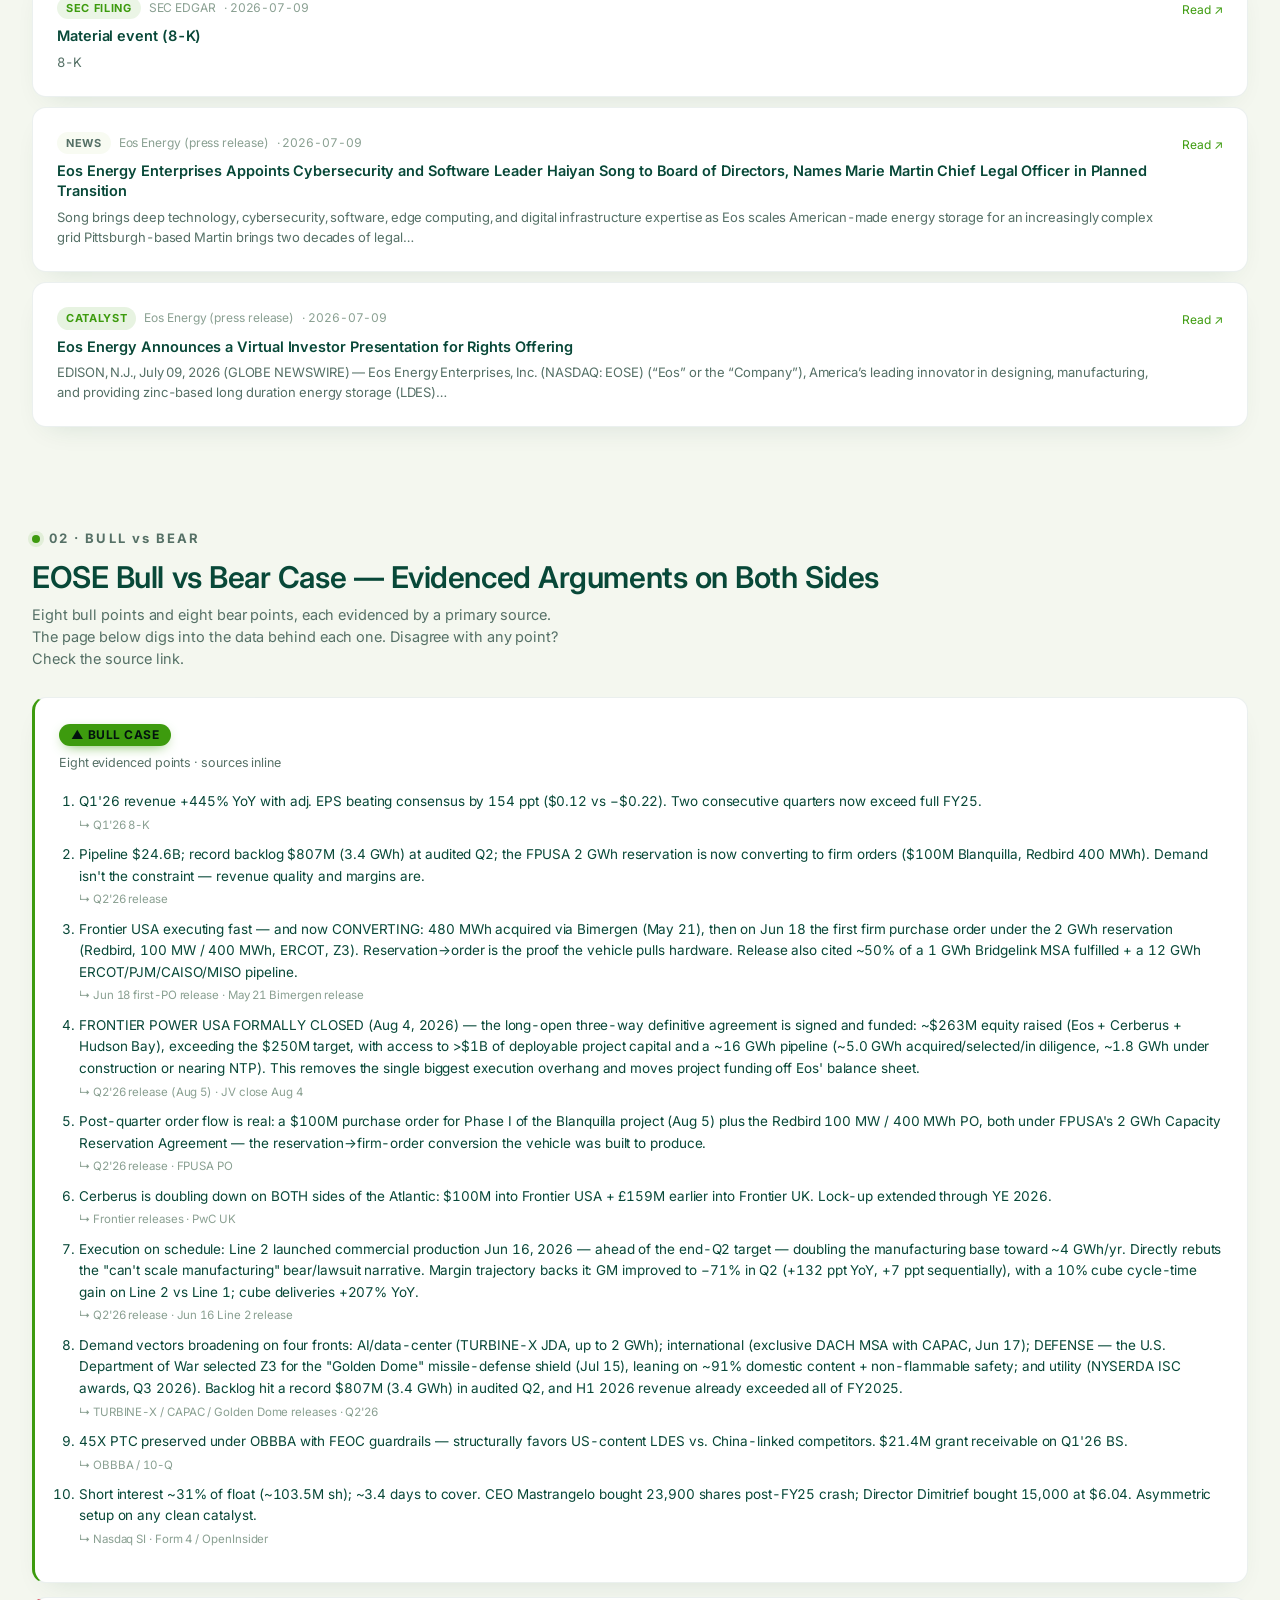
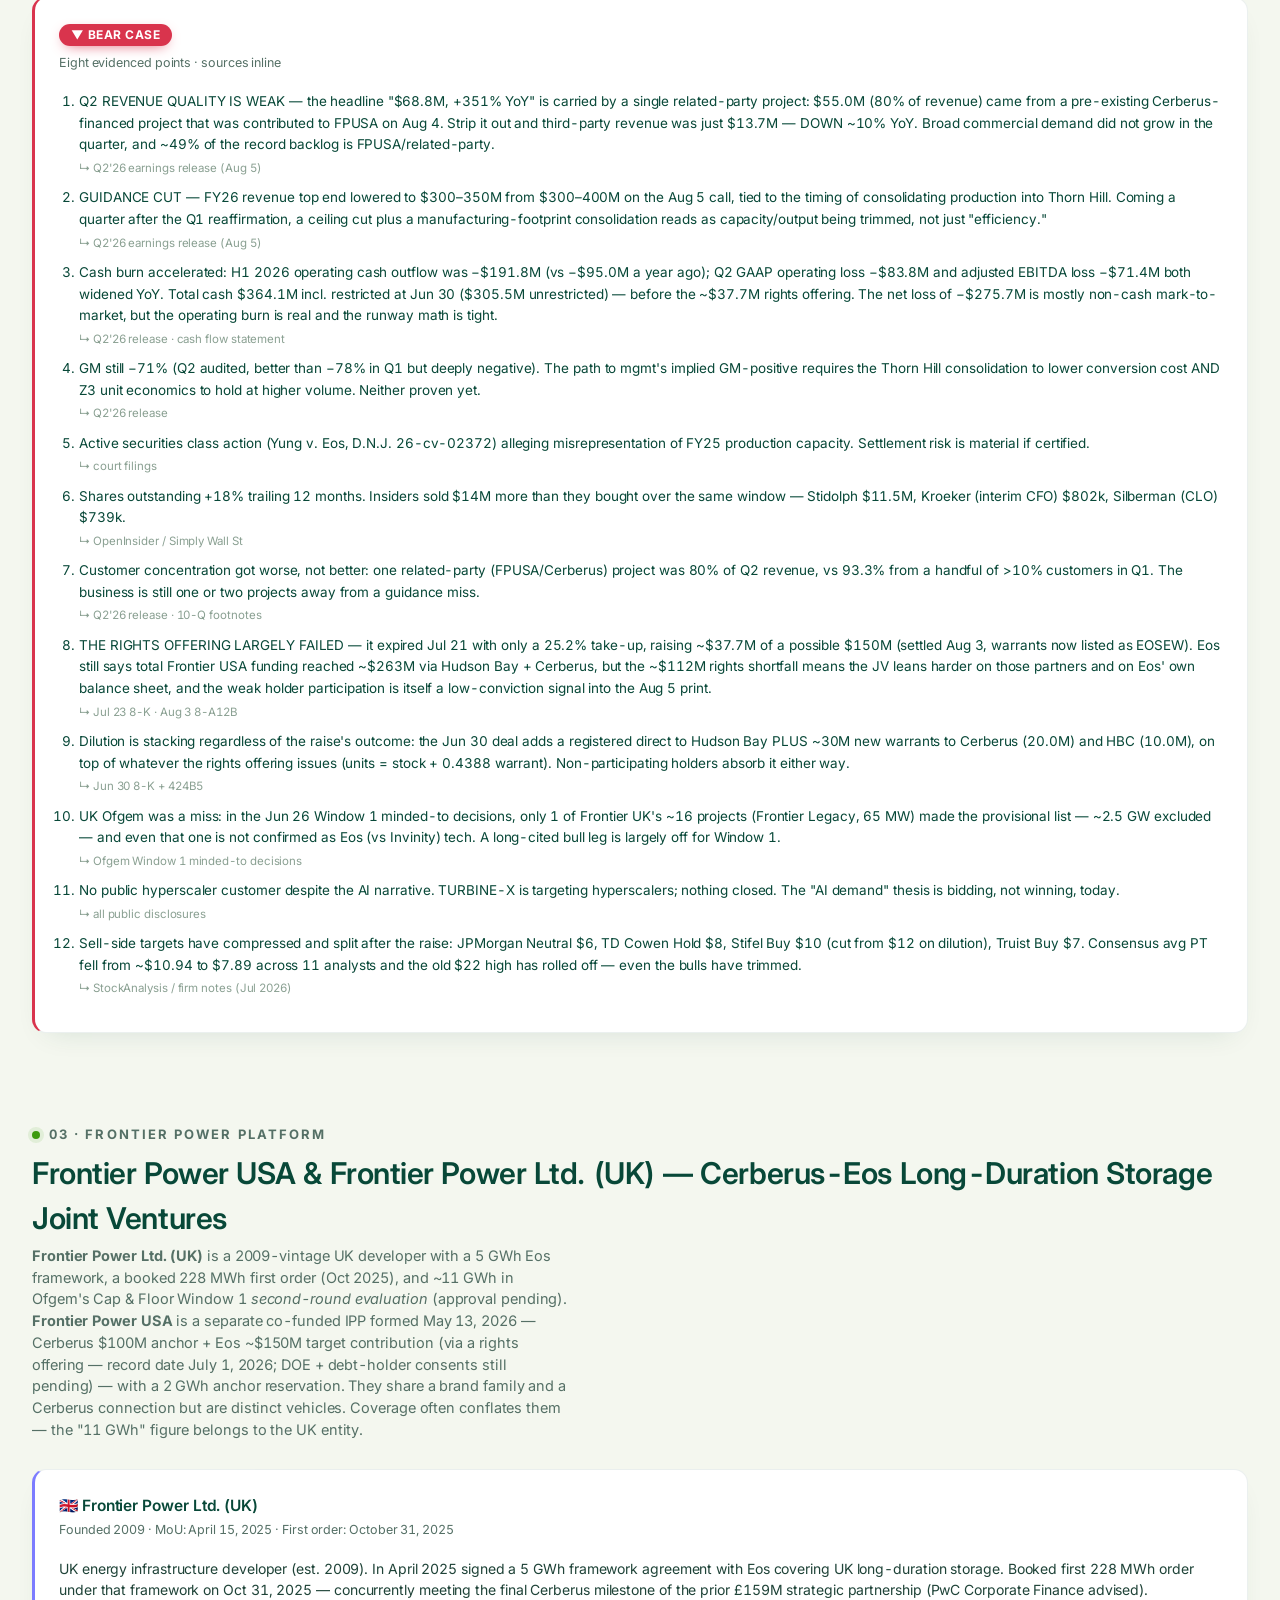
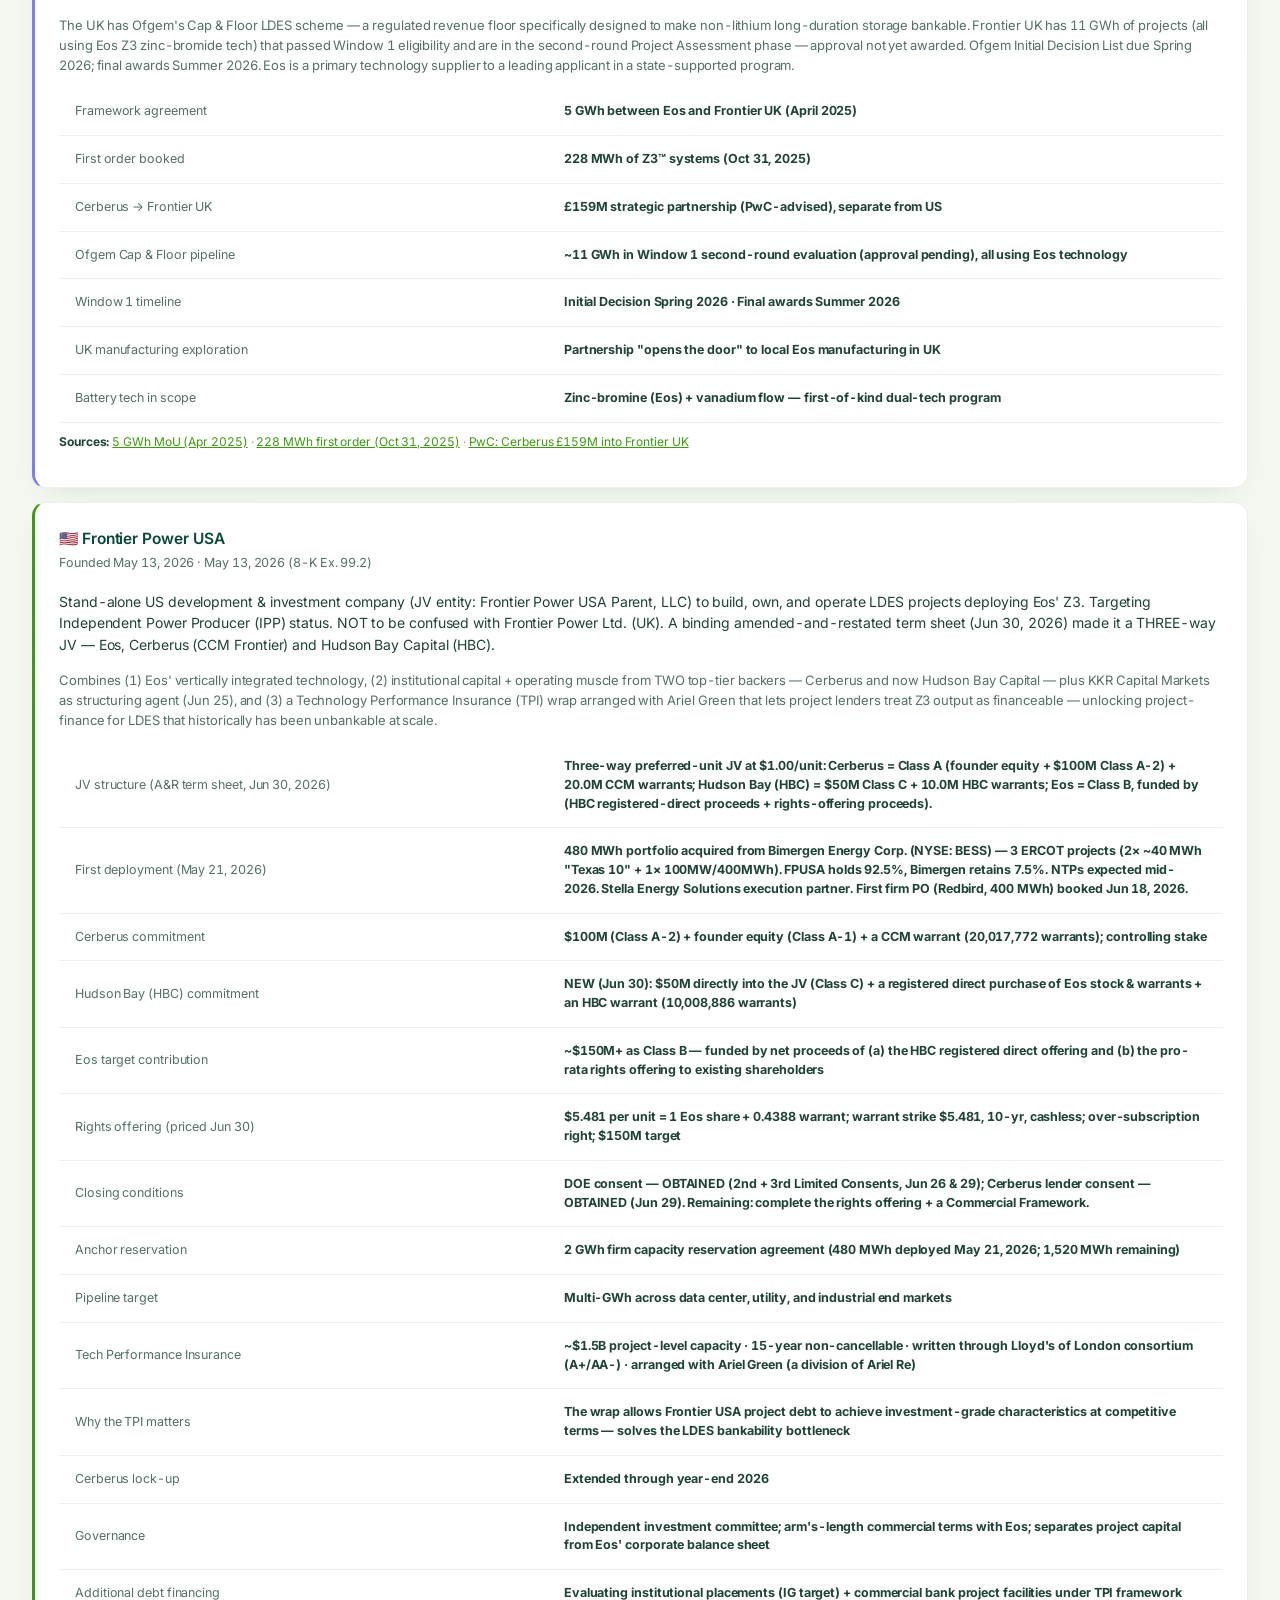
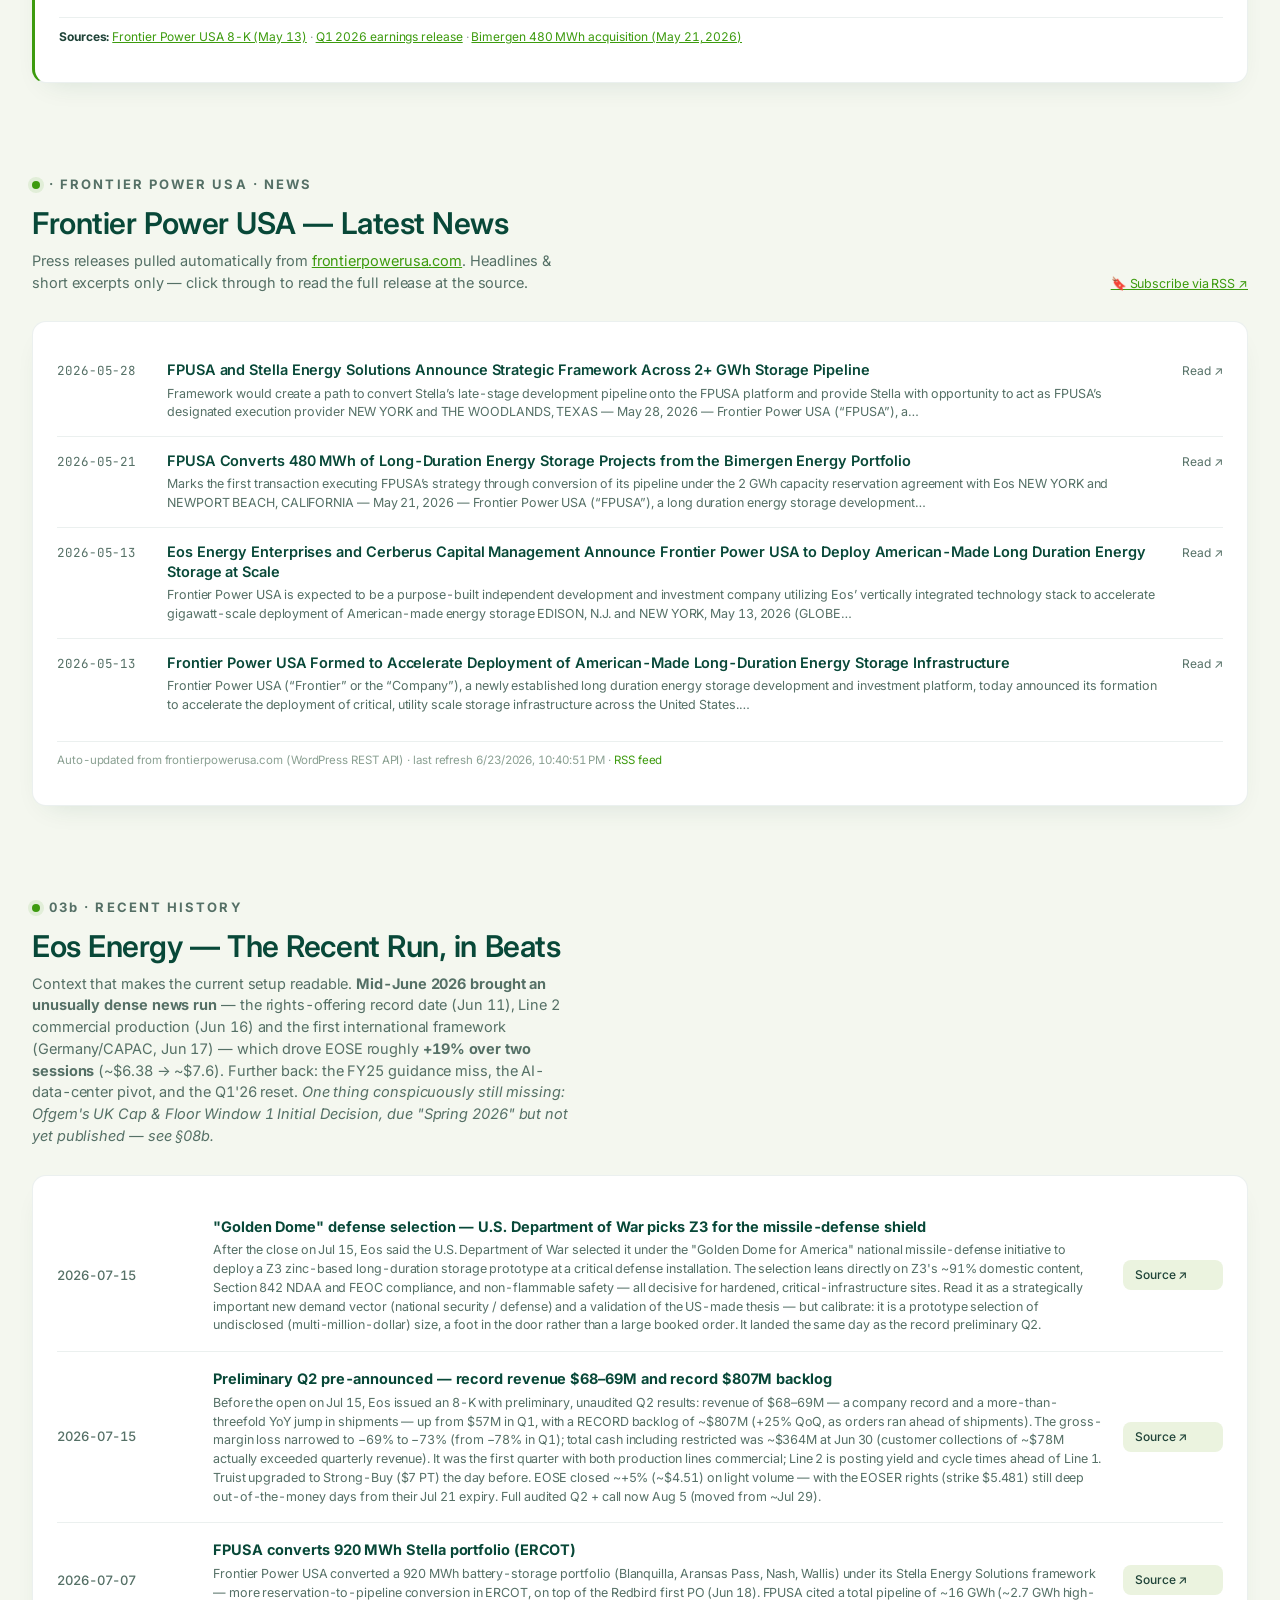
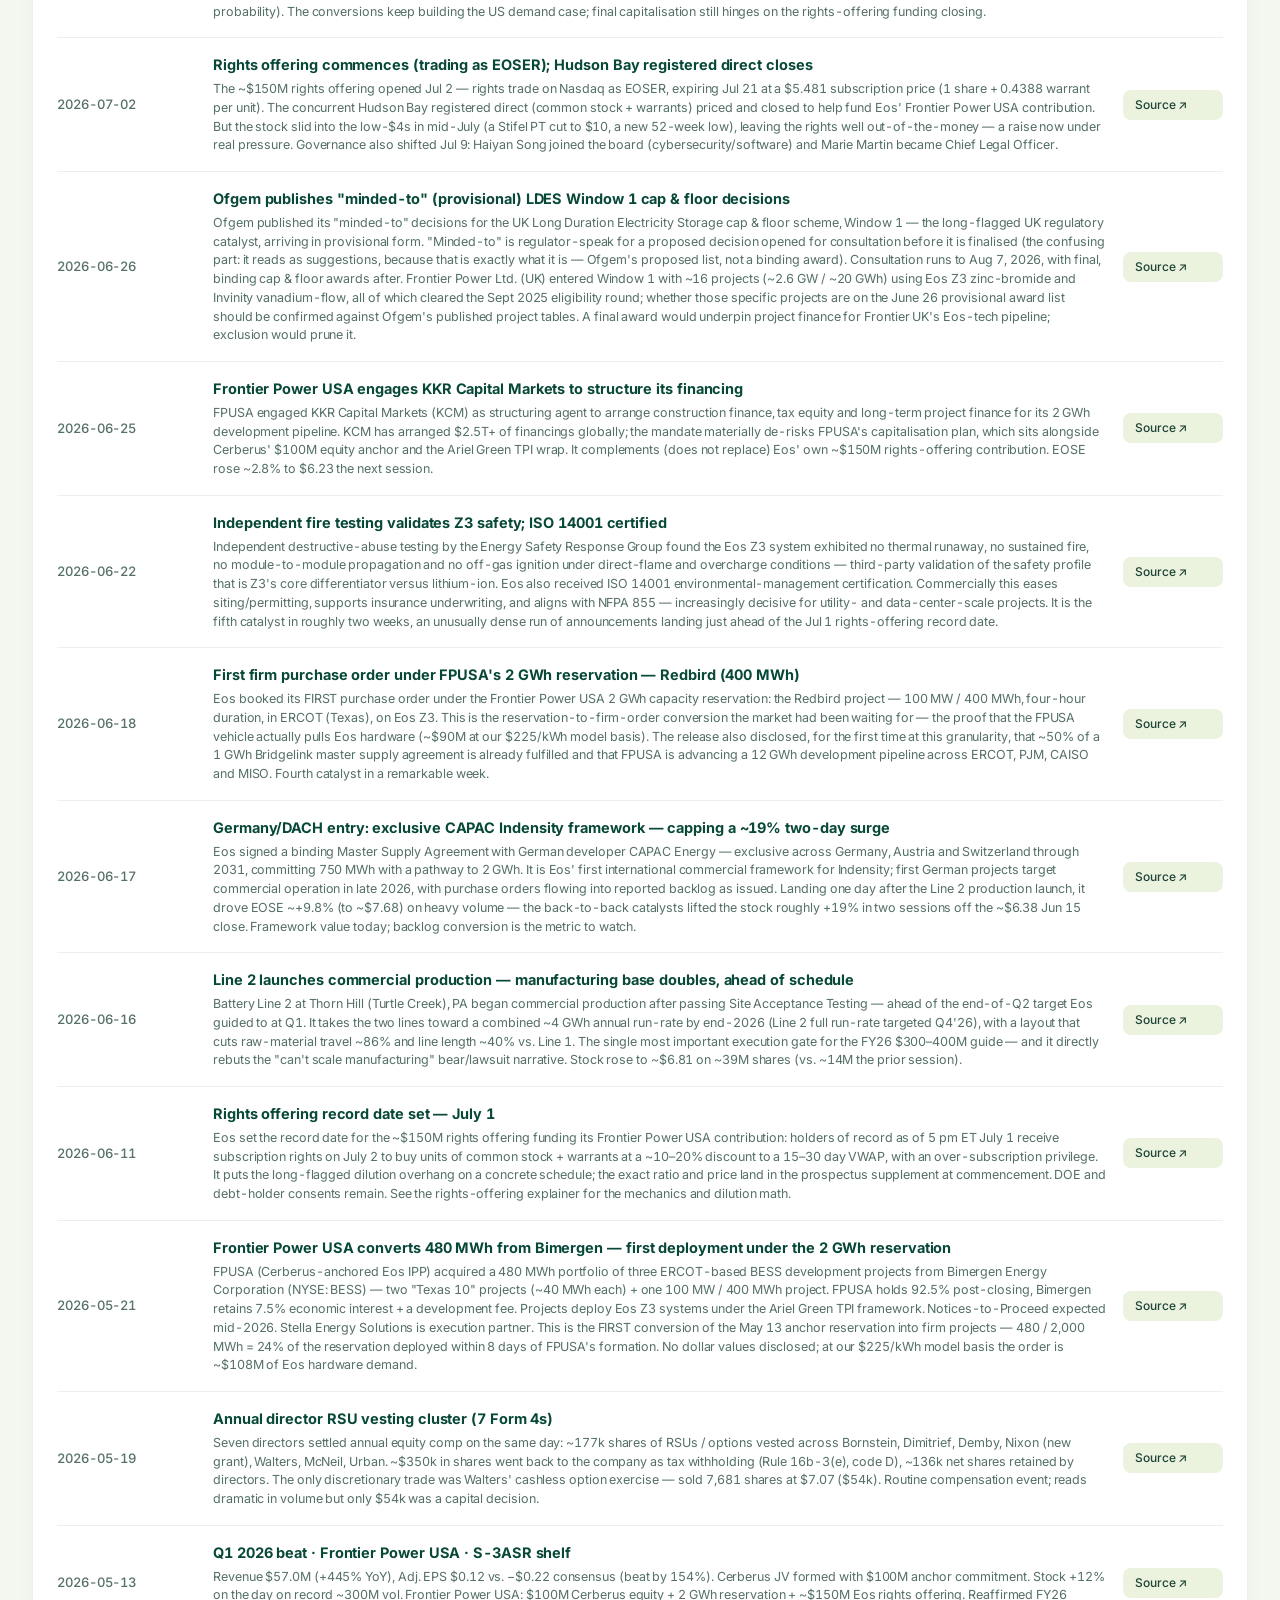
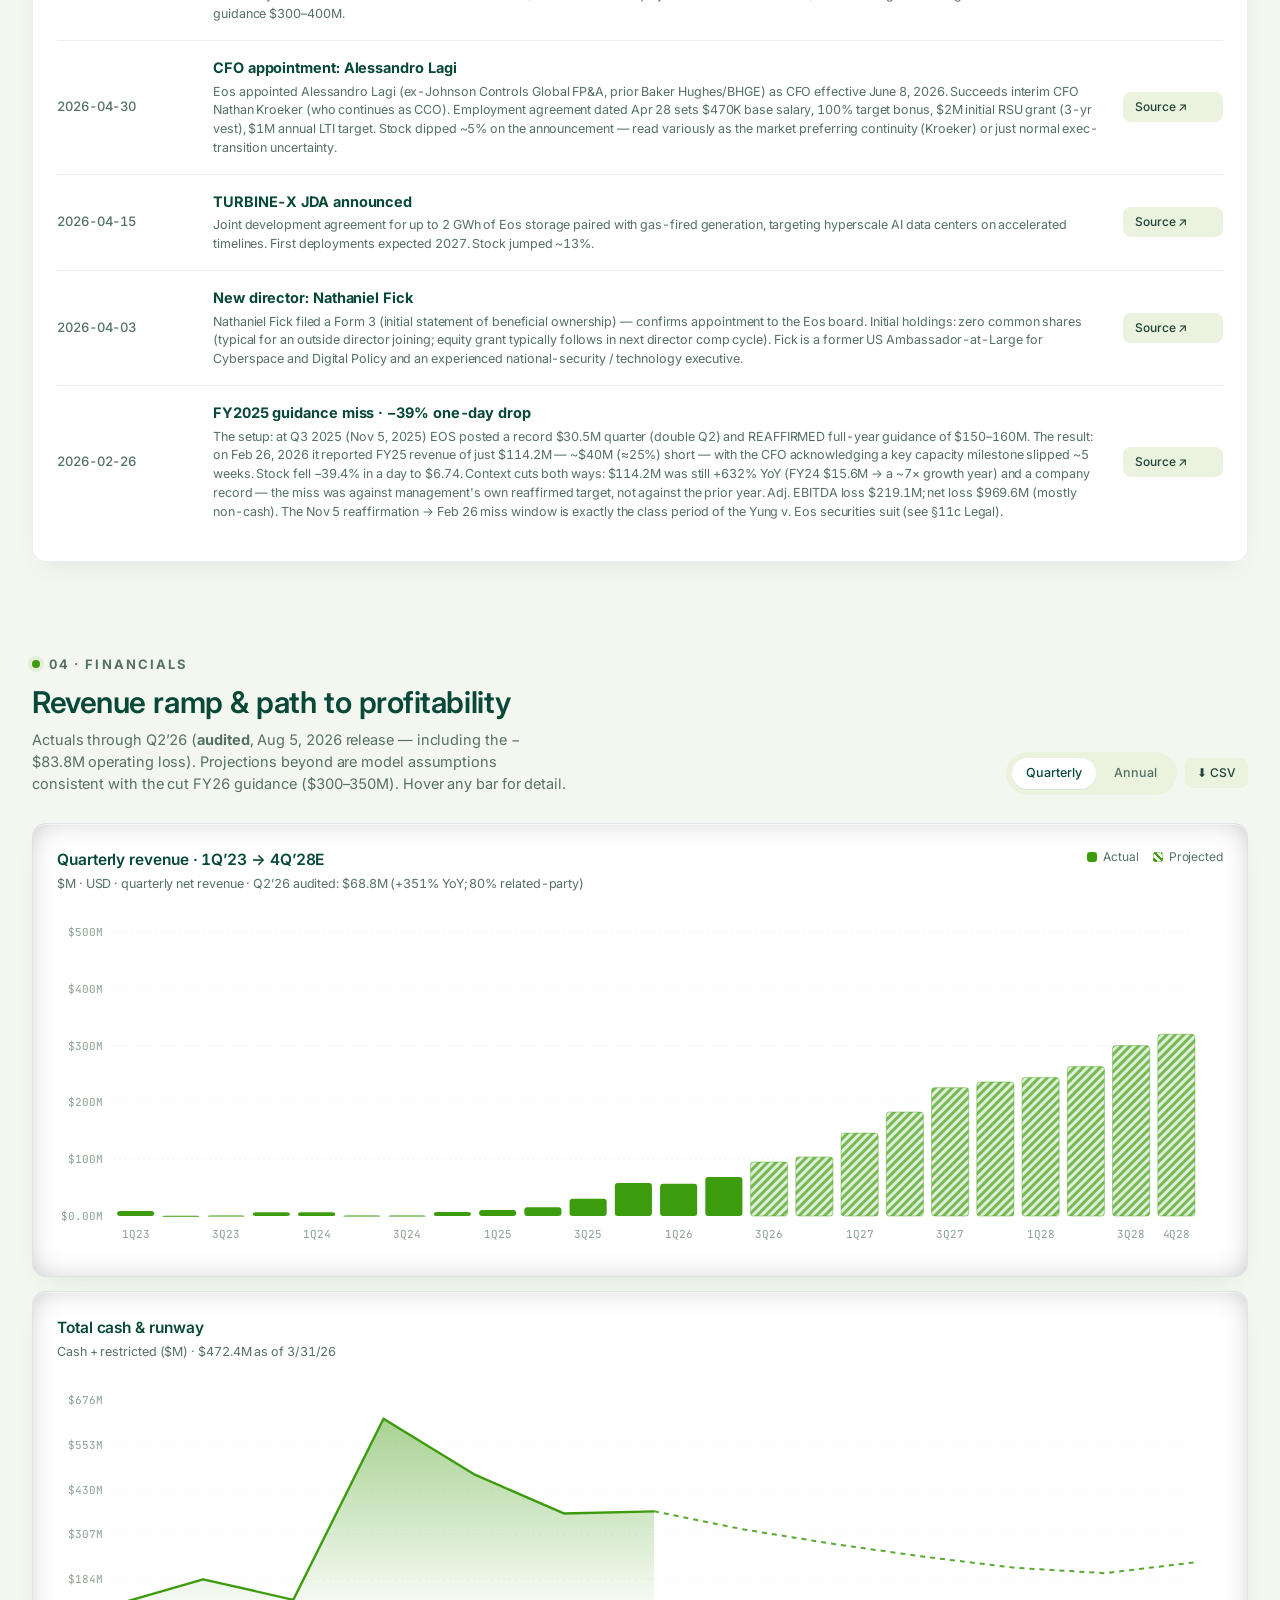
==== commit 7e184036: "chore(morning-note): post-close refresh 2026-08-19" ====
--- a/index.html
+++ b/index.html
@@ -26,11 +26,11 @@
   <meta property="og:title" content="Eos Energy (EOSE) Stock Dashboard — Independent Research" />
   <meta property="og:description" content="Independent EOSE investor dashboard: quarterly financials, bull/bear thesis, Frontier Power USA JV, pipeline data, insider trades, and regulatory catalysts — all linked to primary SEC sources." />
   <meta property="og:url" content="https://eosesource.com/" />
-  <meta property="og:image" content="https://eosesource.com/assets/og-daily.png?v=202608182030" />
-  <meta property="og:image:alt" content="EOSE dips to ~$4.02 (-3.4%) as post-Q2 guidance re-rating grinds on" />
+  <meta property="og:image" content="https://eosesource.com/assets/og-daily.png?v=202608192030" />
+  <meta property="og:image:alt" content="Q2 10-Q filed to EDGAR; Aug 19 close unconfirmed — overnight ATS ~$4.16" />
   <meta property="og:locale" content="en_US" />
   <meta property="article:published_time" content="2026-05-13T00:00:00Z" />
-  <meta property="article:modified_time" content="2026-08-18T20:30:00.000Z" />
+  <meta property="article:modified_time" content="2026-08-19T20:30:00.000Z" />
   <meta property="article:section" content="Investing" />
   <meta property="article:tag" content="EOSE" />
   <meta property="article:tag" content="Eos Energy Enterprises" />
@@ -40,8 +40,8 @@
   <meta name="twitter:card" content="summary_large_image" />
   <meta name="twitter:title" content="Eos Energy (EOSE) Stock Dashboard — Independent Research" />
   <meta name="twitter:description" content="Bull/bear thesis, Frontier JV, pipeline, insider trades, regulatory catalysts — all linked to primary SEC sources. Not investment advice." />
-  <meta name="twitter:image" content="https://eosesource.com/assets/og-daily.png?v=202608182030" />
-  <meta name="twitter:image:alt" content="EOSE dips to ~$4.02 (-3.4%) as post-Q2 guidance re-rating grinds on" />
+  <meta name="twitter:image" content="https://eosesource.com/assets/og-daily.png?v=202608192030" />
+  <meta name="twitter:image:alt" content="Q2 10-Q filed to EDGAR; Aug 19 close unconfirmed — overnight ATS ~$4.16" />
 
   <!-- ============ Structured data (JSON-LD) ============ -->
   <script type="application/ld+json">
@@ -67,7 +67,7 @@
       "headline": "Eos Energy (EOSE) — Q2 2026 Investor Dashboard: Facts, Financials & Open Debates",
       "description": "Independent Eos Energy (EOSE) dashboard: audited Q2 2026 revenue $68.8M (80% related-party), FY guidance cut to $300-350M, Frontier Power USA JV closed, bull vs bear case.",
       "datePublished": "2026-05-13T00:00:00Z",
-      "dateModified": "2026-08-18T20:30:00.000Z",
+      "dateModified": "2026-08-19T20:30:00.000Z",
       "inLanguage": "en-US",
       "image": {
         "@type": "ImageObject",
@@ -268,7 +268,7 @@
         </div>
         <div class="hero__asof" data-hero-asof>Google Finance via GitHub Action · refreshes every ~5 min</div>
         <div class="hero__asof" style="margin-top:4px">
-          Dashboard last updated <time datetime="2026-08-18" itemprop="dateModified" data-dash-updated>August 18, 2026</time>
+          Dashboard last updated <time datetime="2026-08-19" itemprop="dateModified" data-dash-updated>August 19, 2026</time>
           · Q1 2026 figures sourced from
           <a href="https://www.sec.gov/Archives/edgar/data/1805077/000162828026034368/eose-20260331.htm" target="_blank" rel="noopener" style="color:var(--accent);text-decoration:underline">10-Q filed May 13, 2026</a>
           · <a href="#about" style="color:var(--accent);text-decoration:underline">About this dashboard</a>
@@ -326,7 +326,7 @@
     <div class="today" id="today" role="region" aria-label="Today at a glance">
       <div class="today__note">
         <span class="today__tag">Today</span>
-        <a class="today__headline" href="#daily-note" data-today-headline>EOSE dips to ~$4.02 (-3.4%) as post-Q2 guidance re-rating grinds on</a>
+        <a class="today__headline" href="#daily-note" data-today-headline>Q2 10-Q filed to EDGAR; Aug 19 close unconfirmed — overnight ATS ~$4.16</a>
       </div>
       <div class="today__chips" data-today-chips></div>
       <button class="cat__btn" data-ics-download title="Download the upcoming EOSE key dates as a calendar (.ics) file — estimated windows are marked">📅 Calendar</button>
@@ -378,23 +378,23 @@
       <div class="section__head">
         <div>
           <div class="section__num">00 · DAILY NOTE · AUTO-REFRESHED TWICE DAILY</div>
-          <h2 data-mn-headline>EOSE dips to ~$4.02 (-3.4%) as post-Q2 guidance re-rating grinds on</h2>
+          <h2 data-mn-headline>Q2 10-Q filed to EDGAR; Aug 19 close unconfirmed — overnight ATS ~$4.16</h2>
           <p><span data-mn-session>Post-close run · US session wrap</span> · <a href="notes.html" style="color:var(--accent);text-decoration:underline">📚 Past notes</a> · <a href="note-feed.xml" target="_blank" rel="noopener" style="color:var(--accent);text-decoration:underline">🔖 Subscribe via RSS</a></p>
         </div>
-        <div class="right" data-mn-meta style="font-size:12px;color:var(--fg-3)">Updated 2026-08-18 22:30:00 (Stockholm)</div>
+        <div class="right" data-mn-meta style="font-size:12px;color:var(--fg-3)">Updated 2026-08-19 22:30:00 (Stockholm)</div>
       </div>
       <div class="card" style="border-left:3px solid var(--accent)">
-        <p style="font-size:14.5px;line-height:1.65;color:var(--fg-0);margin:0 0 8px" data-mn-takeaway>EOSE continued its post-earnings drift Tuesday (Aug 18) with no fresh catalysts or filings. Stock ~-17% from Aug 05 Q2 reaction high as market digests narrowed FY guide ($300–$350M); bull thesis rests on FPUSA optionality and analyst avg PT ~$7.</p>
-        <div class="mn-price" data-mn-price style="font-size:13px;color:var(--fg-2);margin:0 0 12px"><b>$4.02</b> <span class="neg">-3.40%</span> · <span style="color:var(--fg-3)">close · Tue Aug 18 2026 · web search data delayed</span></div>
+        <p style="font-size:14.5px;line-height:1.65;color:var(--fg-0);margin:0 0 8px" data-mn-takeaway>EOSE’s Q2 2026 10-Q landed on EDGAR (period Jun 30, 2026): 364M shares outstanding as of Aug 03 vs 340.6M at quarter-end, cash $305M. Aug 19 session close unavailable (sources delayed); overnight Blue Ocean ATS ~$4.16. No other new filings or catalysts today.</p>
+        <div class="mn-price" data-mn-price style="font-size:13px;color:var(--fg-2);margin:0 0 12px">close unavailable · Aug 19 2026 · sources delayed · overnight ATS ~$4.16</div>
         <ul data-mn-bullets style="padding-left:18px;font-size:13.5px;line-height:1.65;color:var(--fg-1);margin:0;display:grid;gap:8px">
-          <li><b>Price action (Tue Aug 18):</b> Closed ~$4.02 (-3.4% approx.) on quiet volume. No AH move. Intraday dip to ~$3.65 reversed into close — late-session buyers absorbed the early selloff. Source: web data, delayed.</li>
-          <li><b>No EDGAR filings (Aug 18):</b> Nothing filed today. Q2 10-Q (Jun 30 quarter) still pending — now ~49 days post-quarter-end; likely imminent. Last filed: Aug 05 8-K (Q2 results) and Aug 06 Cerberus 13D/A (32.6% stake, 20M warrants at $5.481).</li>
-          <li><b>Q2 fundamentals (Aug 05):</b> Revenue $68.8M (+351% YoY), backlog $807M (+25% seq.), FY guide tightened to $300–$350M (from $300–$400M). GM −71% (+132pp YoY). Cash $364M. Line 2 Thorn Hill 10% faster; full capacity target Q4 2026.</li>
-          <li><b>FPUSA / defense:</b> $263M equity closed Aug 04; $100M Blanquilla 800 MWh PO received post-Q; 16 GWh development pipeline (~5 GWh active). Golden Dome for America contract (Dept of War, Jul 15) intact. CAPAC MSA: 750 MWh DACH exclusivity to 2031.</li>
-          <li><b>Sell-side (post-Q2):</b> TD Cowen Hold $4 (from $8, Aug 06), B. Riley Neutral $5 (from $8), Stifel Buy $9 (from $10), JPM Neutral ~$6. Avg PT ~$7 (∼74% upside vs today’s close). Bear FV floor ~$3.20 (Simply Wall St.).</li>
-          <li><b>Setup into Wed Aug 19:</b> No catalysts scheduled. Watch: Q2 10-Q filing (imminent), Ofgem Window 1 final awards (~Sep 22 est.), NYSERDA BESS awards (~Sep 30 est.), Q3 earnings Nov 04 est. Support: ~$3.65 (Tue intraday low); resistance: ~$4.16.</li>
+          <li><b>Price (Wed Aug 19):</b> Close unavailable — Yahoo data delayed (last confirmed session Aug 13 @ $4.16). Overnight Blue Ocean ATS: ~$4.16. Prior close: ~$4.02 (Aug 18). No catalyst-driven intraday move detected.</li>
+          <li><b>Q2 10-Q filed to EDGAR:</b> Period ended Jun 30, 2026. Cash $305M (+$44M restricted). LT debt $454M (DOE) + $163M related-party notes. Shares 340.6M (Jun 30) → 364.2M (Aug 03) — 23.6M new shares issued post-quarter.</li>
+          <li><b>Balance sheet (10-Q):</b> Series B preferred $713M (down from $1.36B at Dec 31). Warrants liability $389M ($135M public + $254M related party). Total liabilities $1.22B vs $1.76B Dec 31 — notable deleveraging.</li>
+          <li><b>Q2 recap:</b> Revenue $68.8M (+351% YoY), backlog $807M (record, +25% seq.), FY guide $300–$350M. GM −71% (+132pp YoY). Line 2 Thorn Hill commissioning; full capacity target Q4 2026.</li>
+          <li><b>FPUSA / defense:</b> $263M equity closed Aug 04; Blanquilla 800 MWh $100M PO active; 16 GWh development pipeline. Golden Dome / Dept of War contract intact. CAPAC MSA: 750 MWh DACH exclusivity to 2031.</li>
+          <li><b>Setup into Thu Aug 20:</b> Watch Form 4 insider activity post-10-Q, Ofgem Window 1 final awards (~Sep 22 est.), NYSERDA BESS awards (~Sep 30 est.), Q3 earnings Nov 04 est. Support: ~$3.65; resistance: ~$4.35+.</li>
         </ul>
-        <p data-mn-sources style="font-size:12px;color:var(--fg-3);margin-top:14px;border-top:1px solid var(--line-1);padding-top:10px">Sources: <a href="https://finance.yahoo.com/quote/EOSE/" target="_blank" rel="noopener" style="color:var(--accent);text-decoration:underline">EOSE quote — Yahoo Finance</a> · <a href="https://investors.eose.com/news-releases/news-release-details/eos-energy-enterprises-reports-second-quarter-2026-financial" target="_blank" rel="noopener" style="color:var(--accent);text-decoration:underline">Eos Energy Q2 2026 earnings — EOSE IR</a> · <a href="https://www.sec.gov/cgi-bin/browse-edgar?action=getcompany&amp;CIK=0001805077&amp;type=&amp;dateb=&amp;owner=include&amp;count=40" target="_blank" rel="noopener" style="color:var(--accent);text-decoration:underline">EOSE SEC filings — EDGAR</a> · <a href="https://stockanalysis.com/stocks/eose/forecast/" target="_blank" rel="noopener" style="color:var(--accent);text-decoration:underline">Analyst ratings — StockAnalysis</a> · <a href="https://www.stocktitan.net/news/EOSE/" target="_blank" rel="noopener" style="color:var(--accent);text-decoration:underline">EOSE news — StockTitan</a></p>
+        <p data-mn-sources style="font-size:12px;color:var(--fg-3);margin-top:14px;border-top:1px solid var(--line-1);padding-top:10px">Sources: <a href="https://finance.yahoo.com/quote/EOSE/" target="_blank" rel="noopener" style="color:var(--accent);text-decoration:underline">EOSE quote — Yahoo Finance</a> · <a href="https://www.sec.gov/Archives/edgar/data/0001805077/000162828026052906/eose-20260630.htm" target="_blank" rel="noopener" style="color:var(--accent);text-decoration:underline">EOSE Q2 10-Q — SEC EDGAR</a> · <a href="https://investors.eose.com/news-releases/news-release-details/eos-energy-enterprises-reports-second-quarter-2026-financial" target="_blank" rel="noopener" style="color:var(--accent);text-decoration:underline">Eos Energy Q2 2026 results — EOSE IR</a> · <a href="https://investors.eose.com/static-files/7c4371c7-d45d-4694-a9bd-ee664b57377d" target="_blank" rel="noopener" style="color:var(--accent);text-decoration:underline">Cerberus 13D/A — EOSE IR</a> · <a href="https://www.stocktitan.net/sec-filings/EOSE/" target="_blank" rel="noopener" style="color:var(--accent);text-decoration:underline">EOSE filings — StockTitan</a></p>
       </div>
       <!-- mn:static:end -->
     </section>
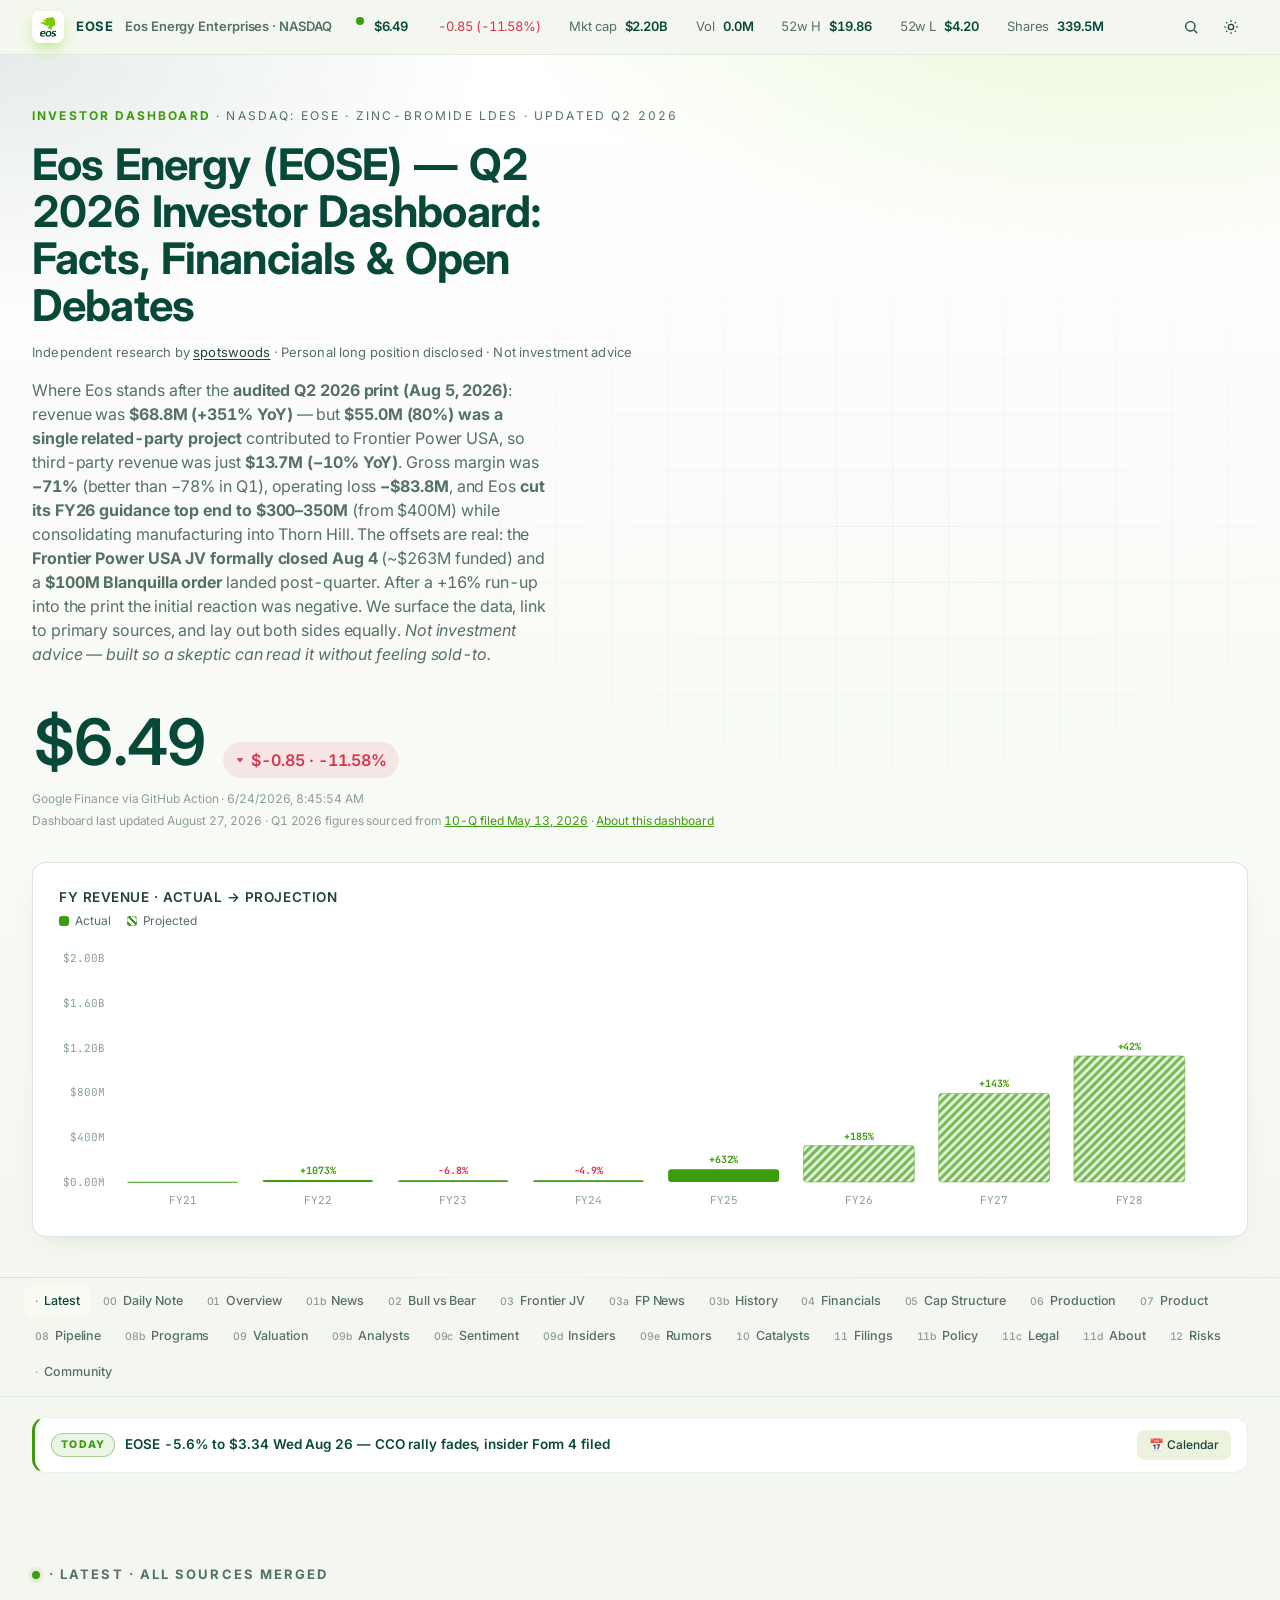
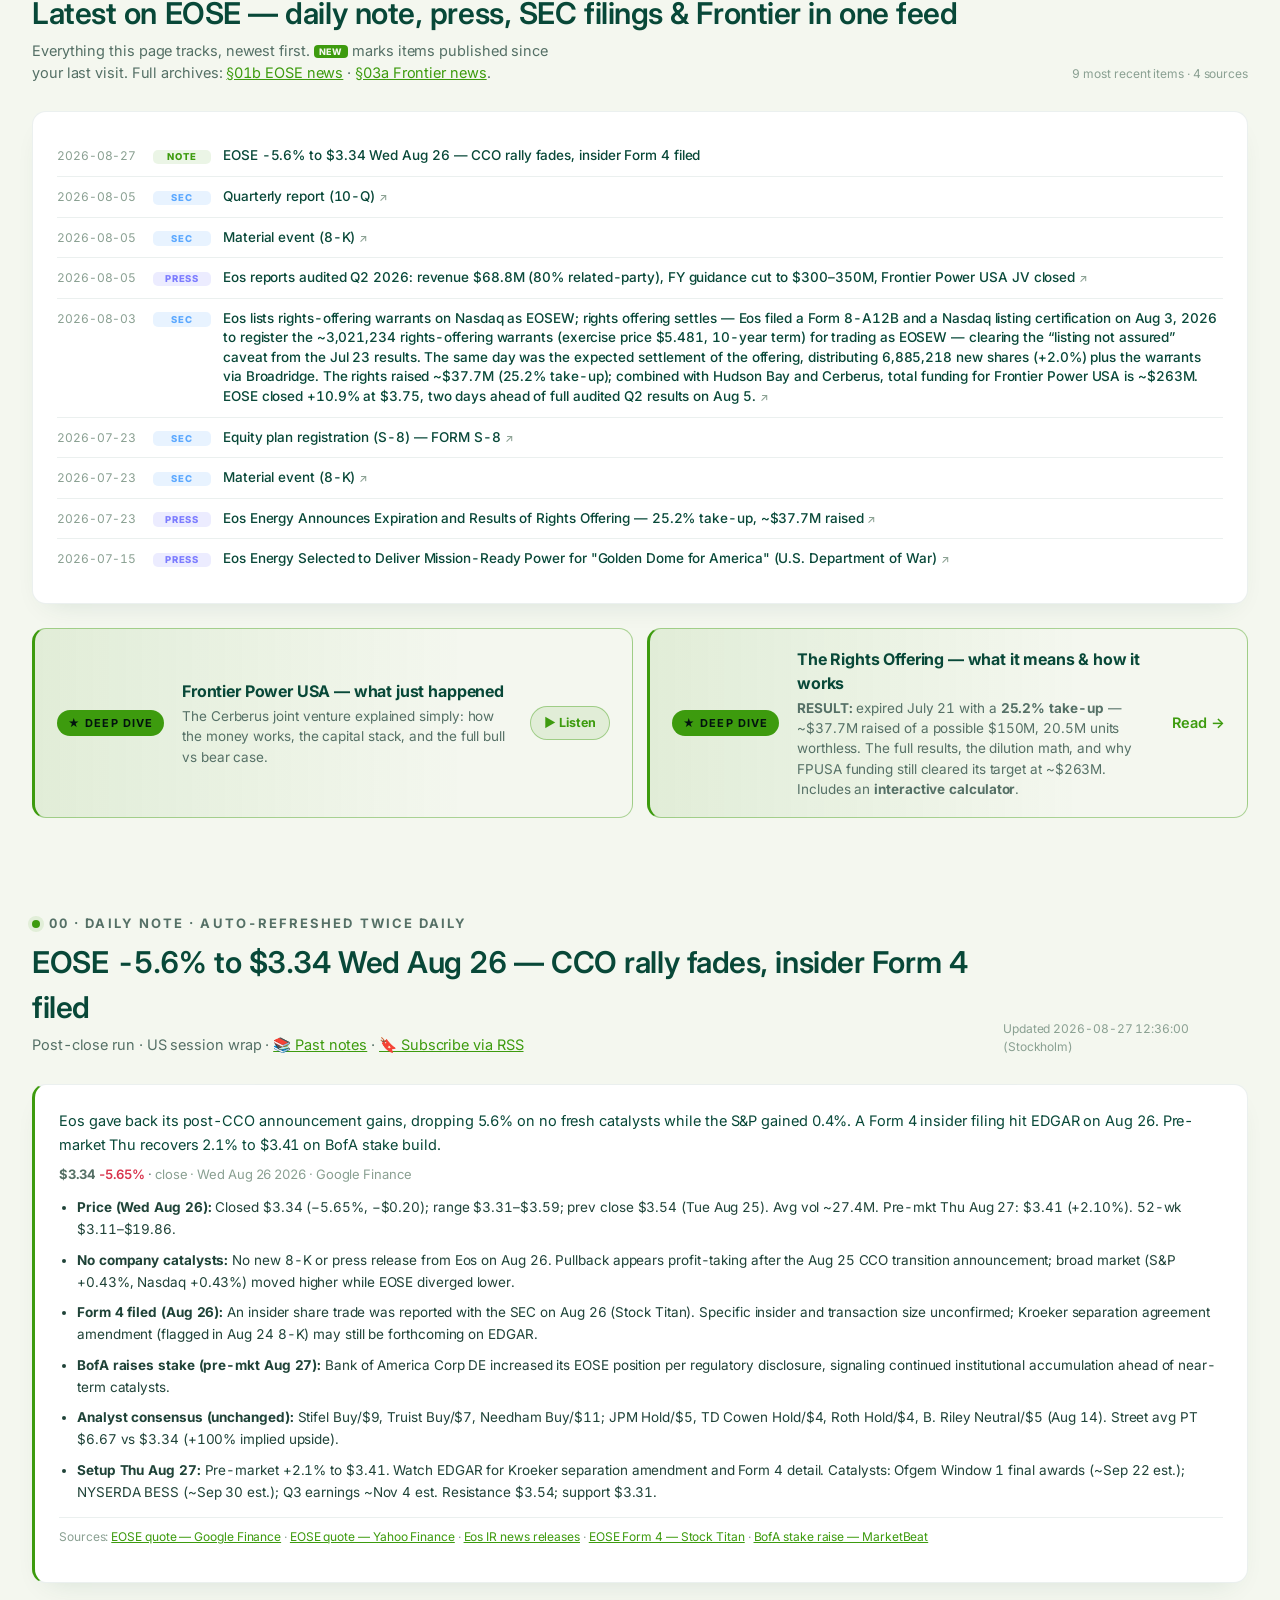
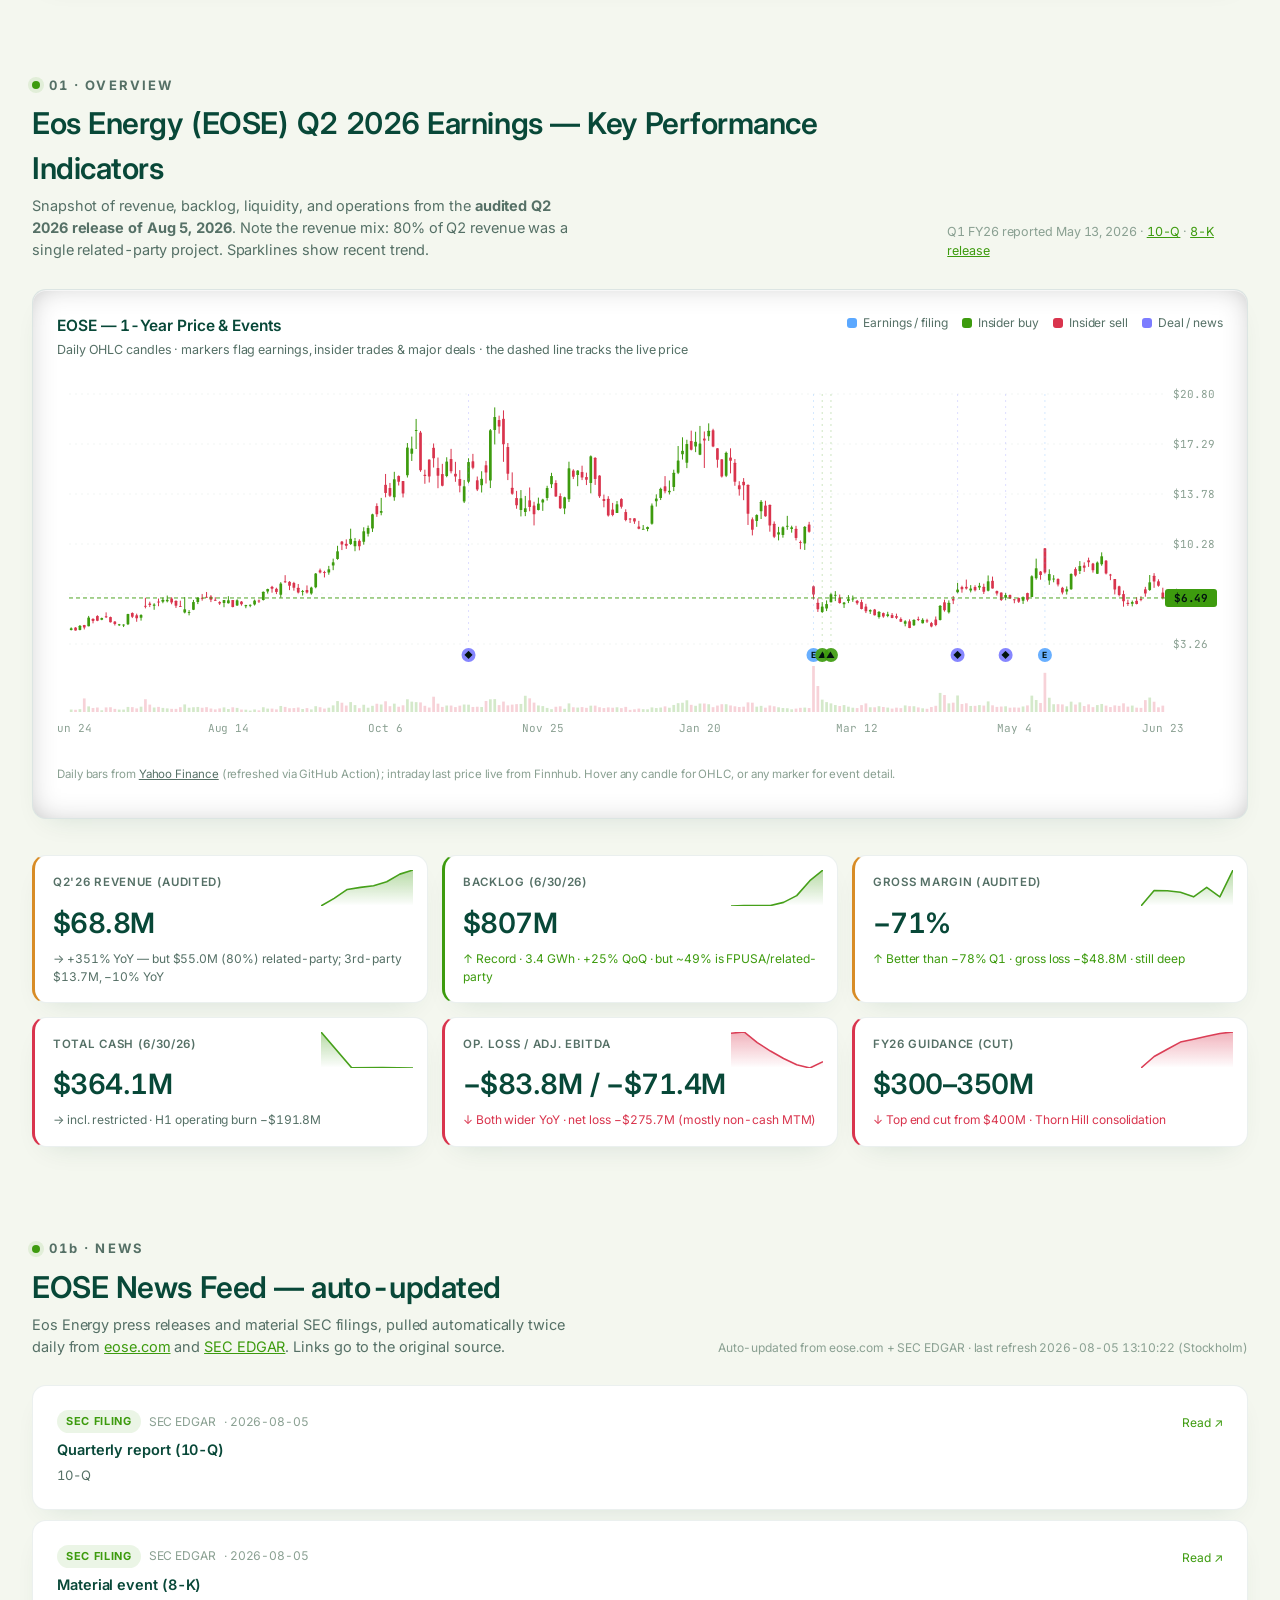
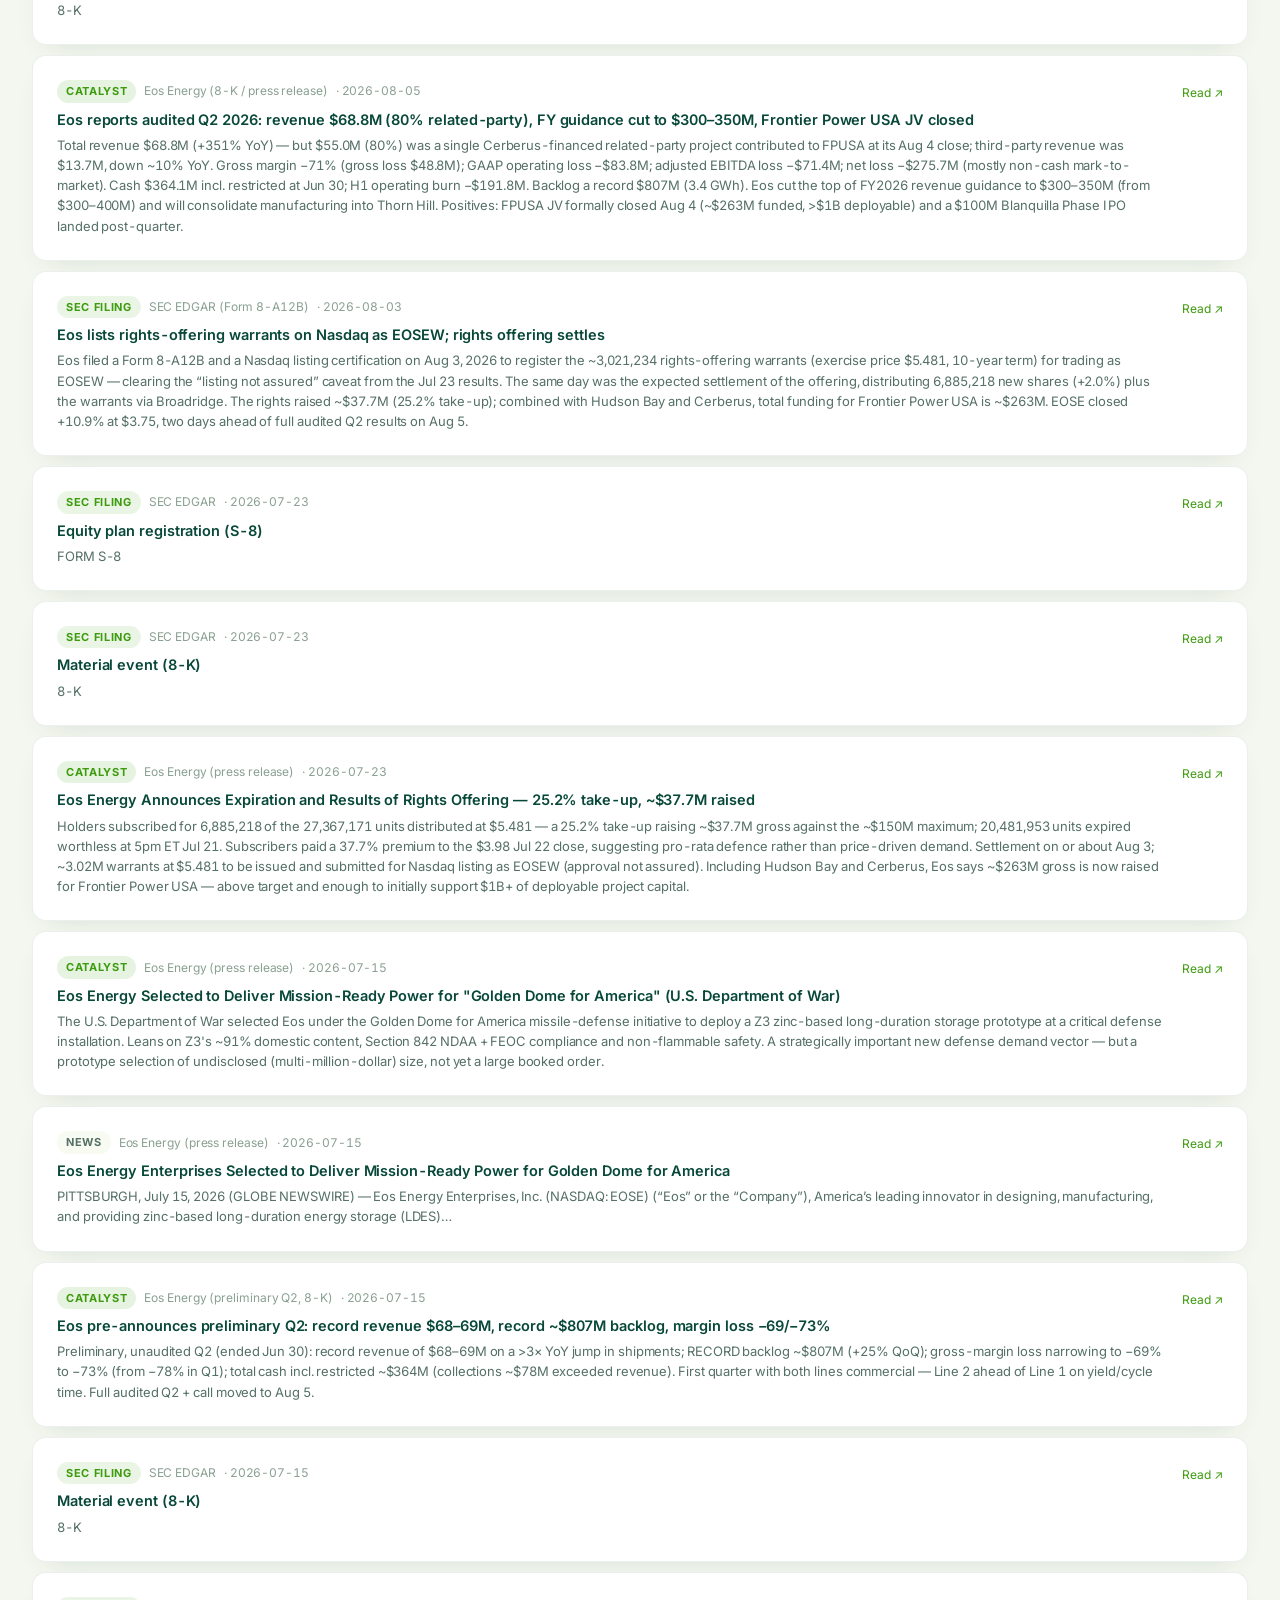
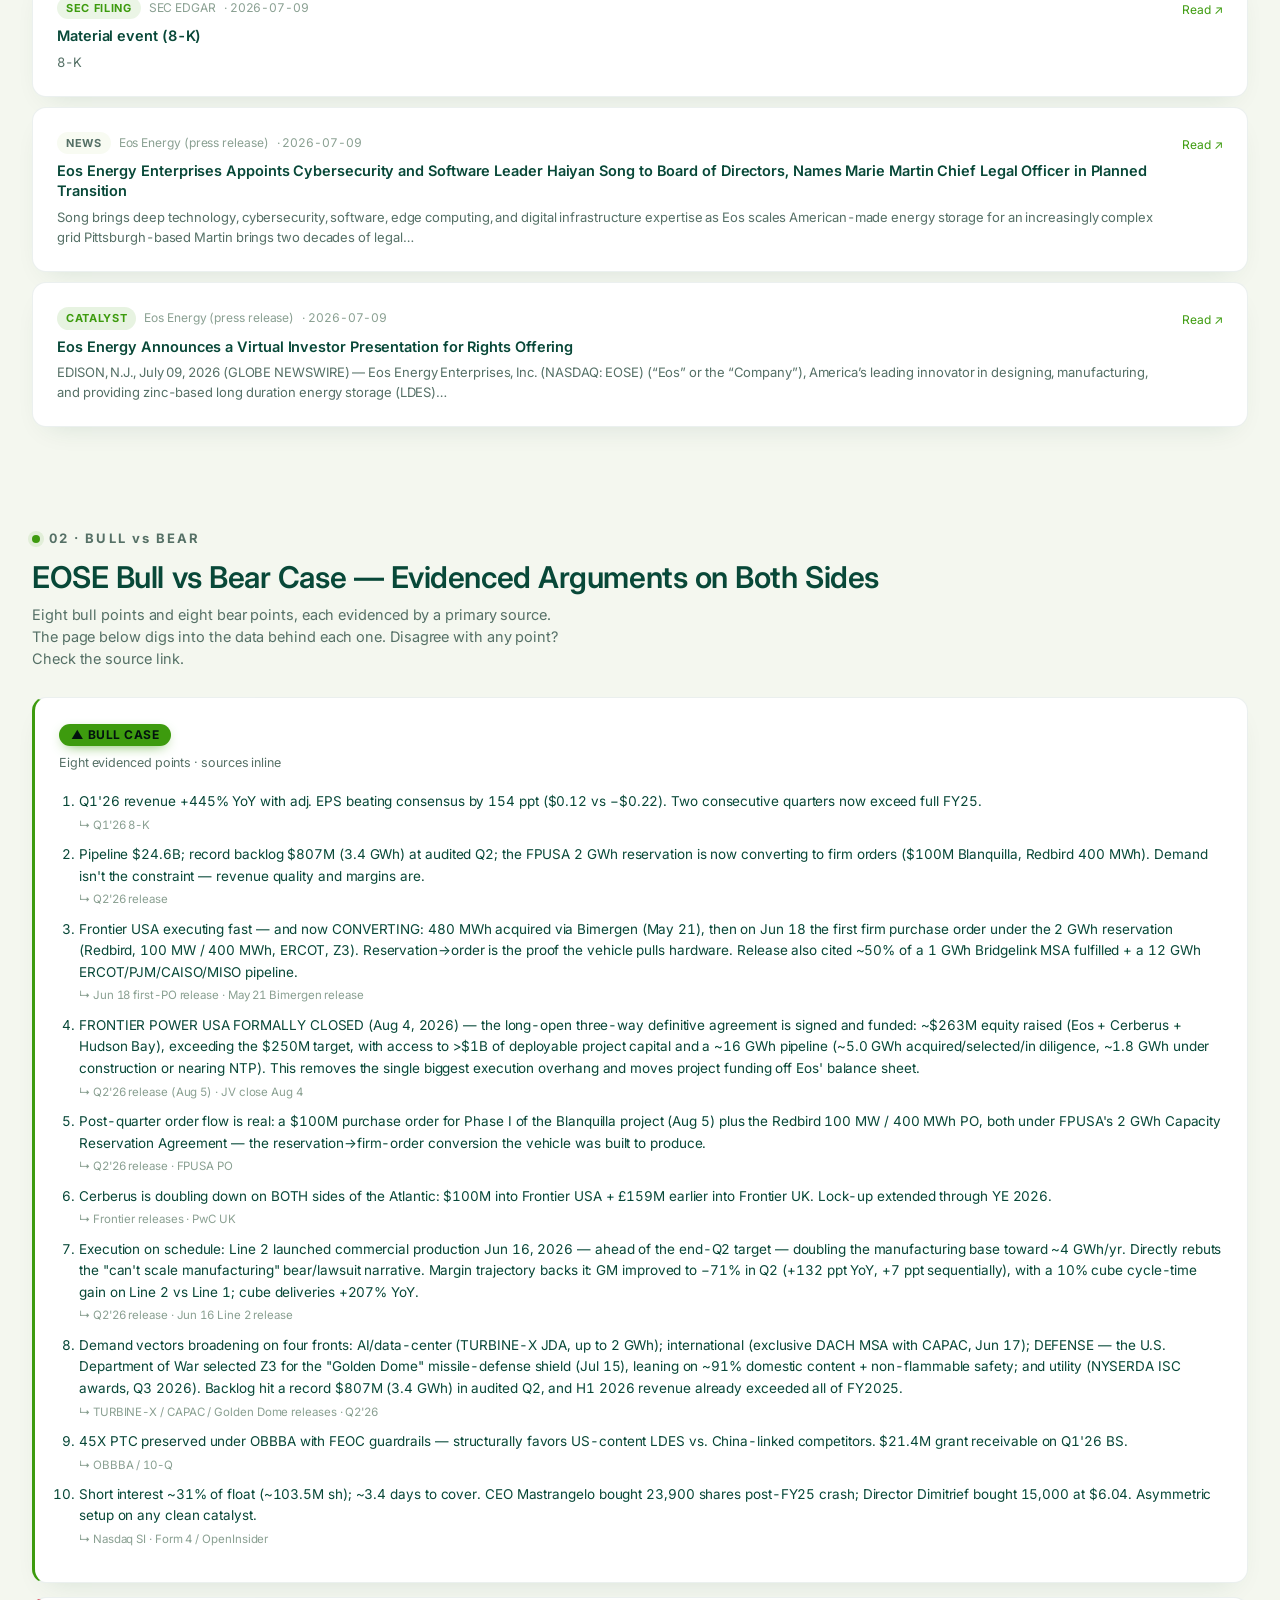
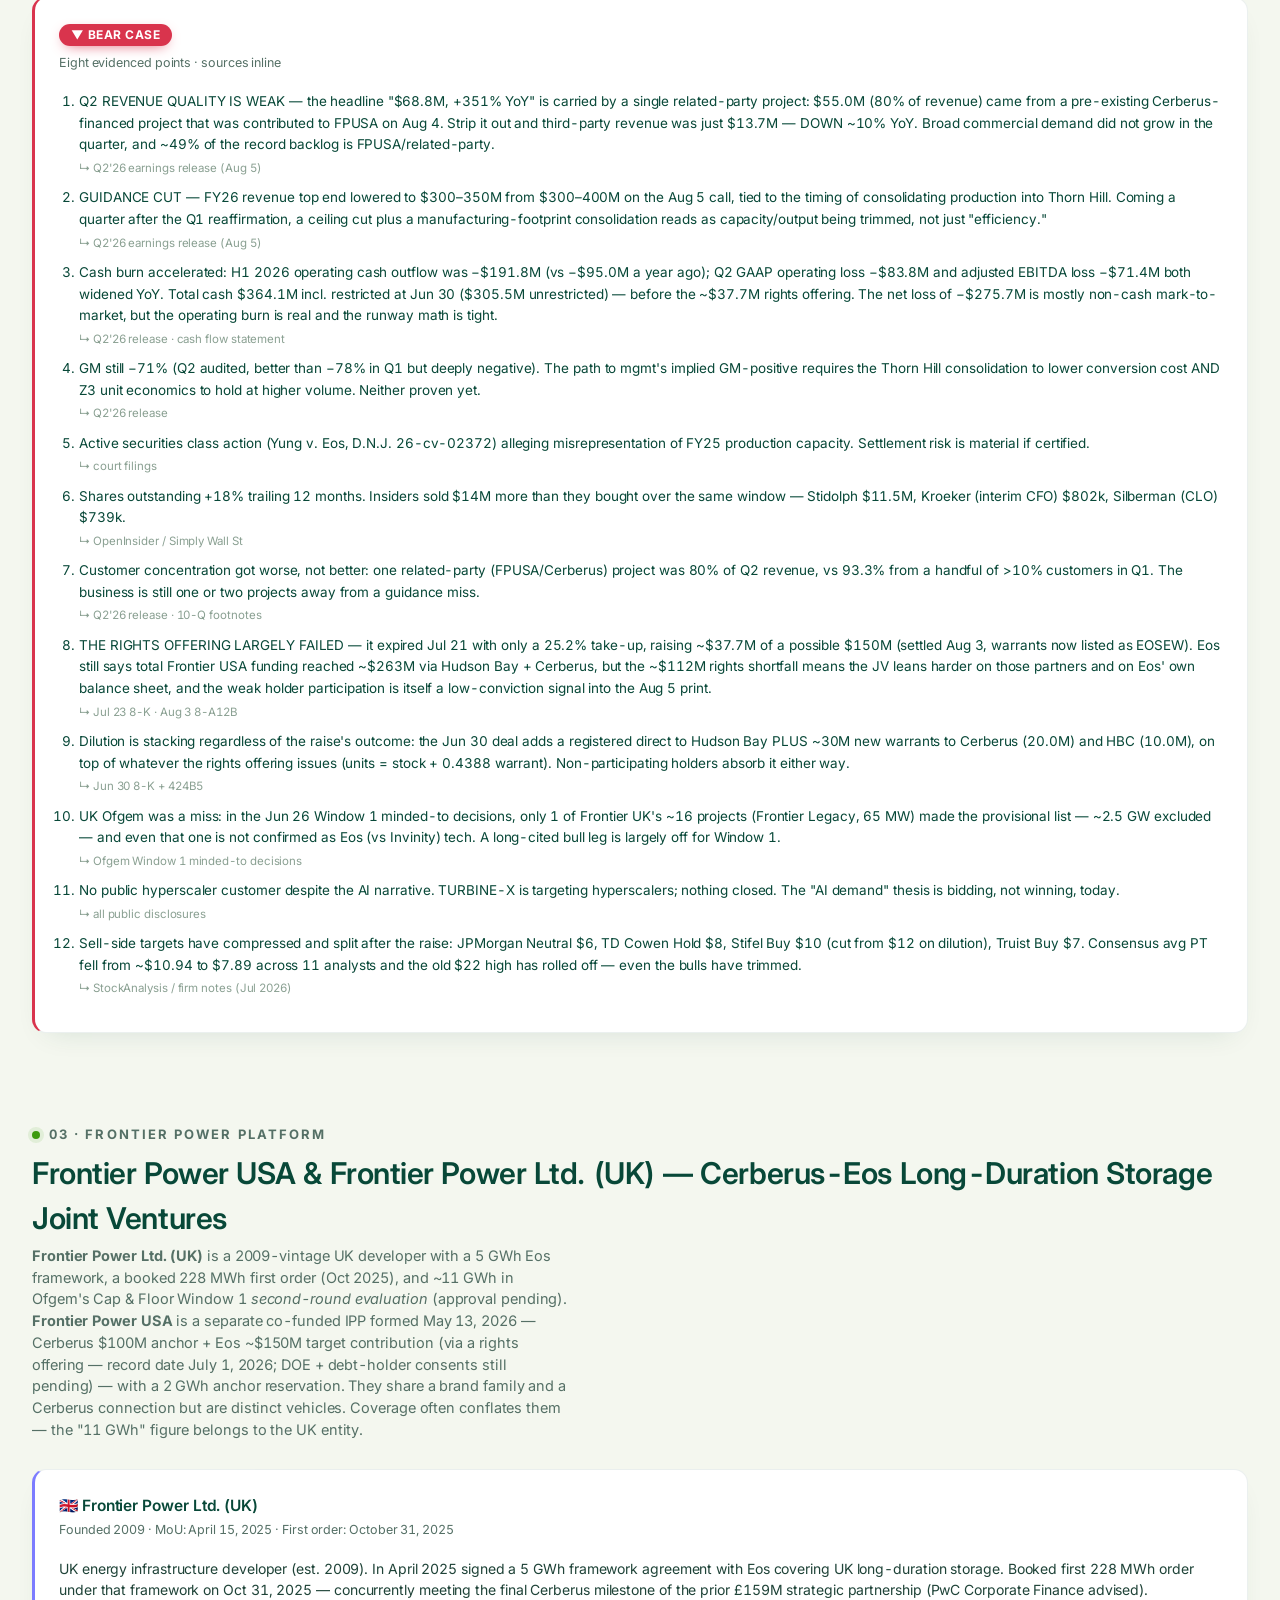
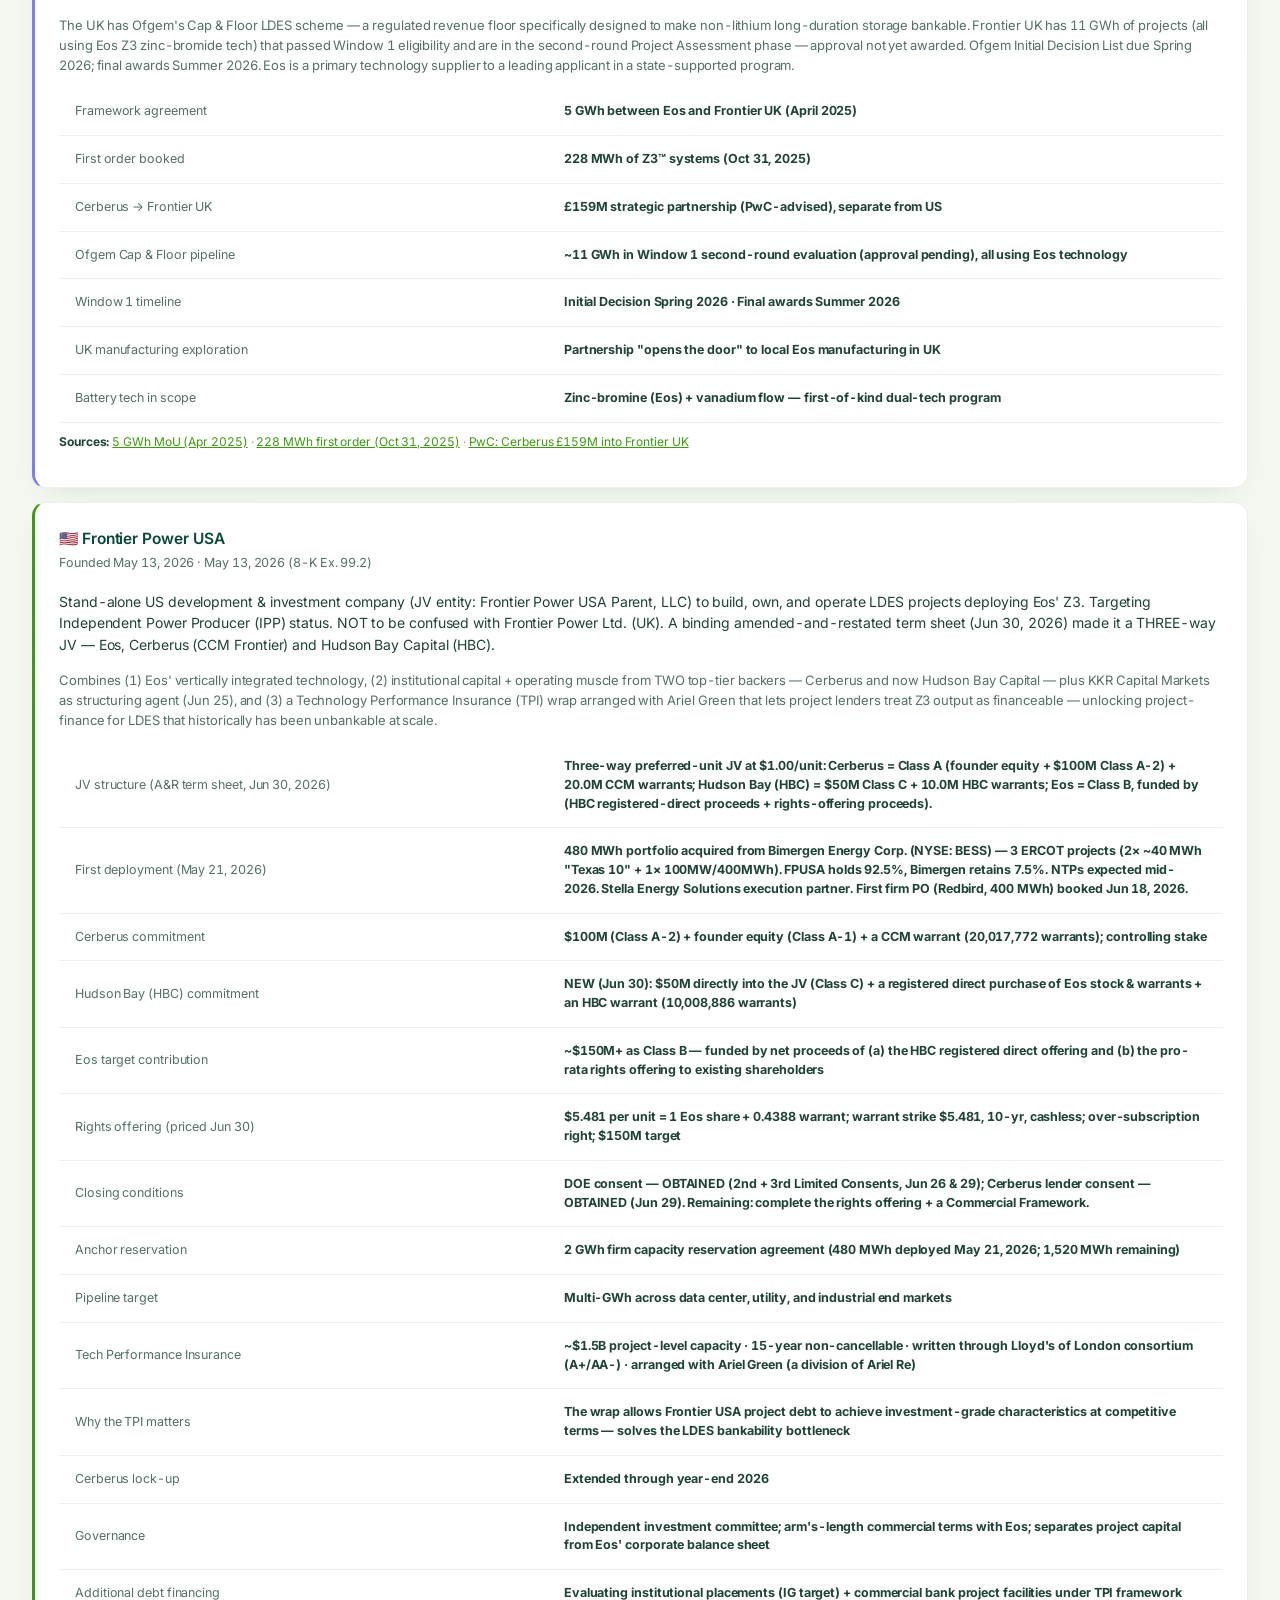
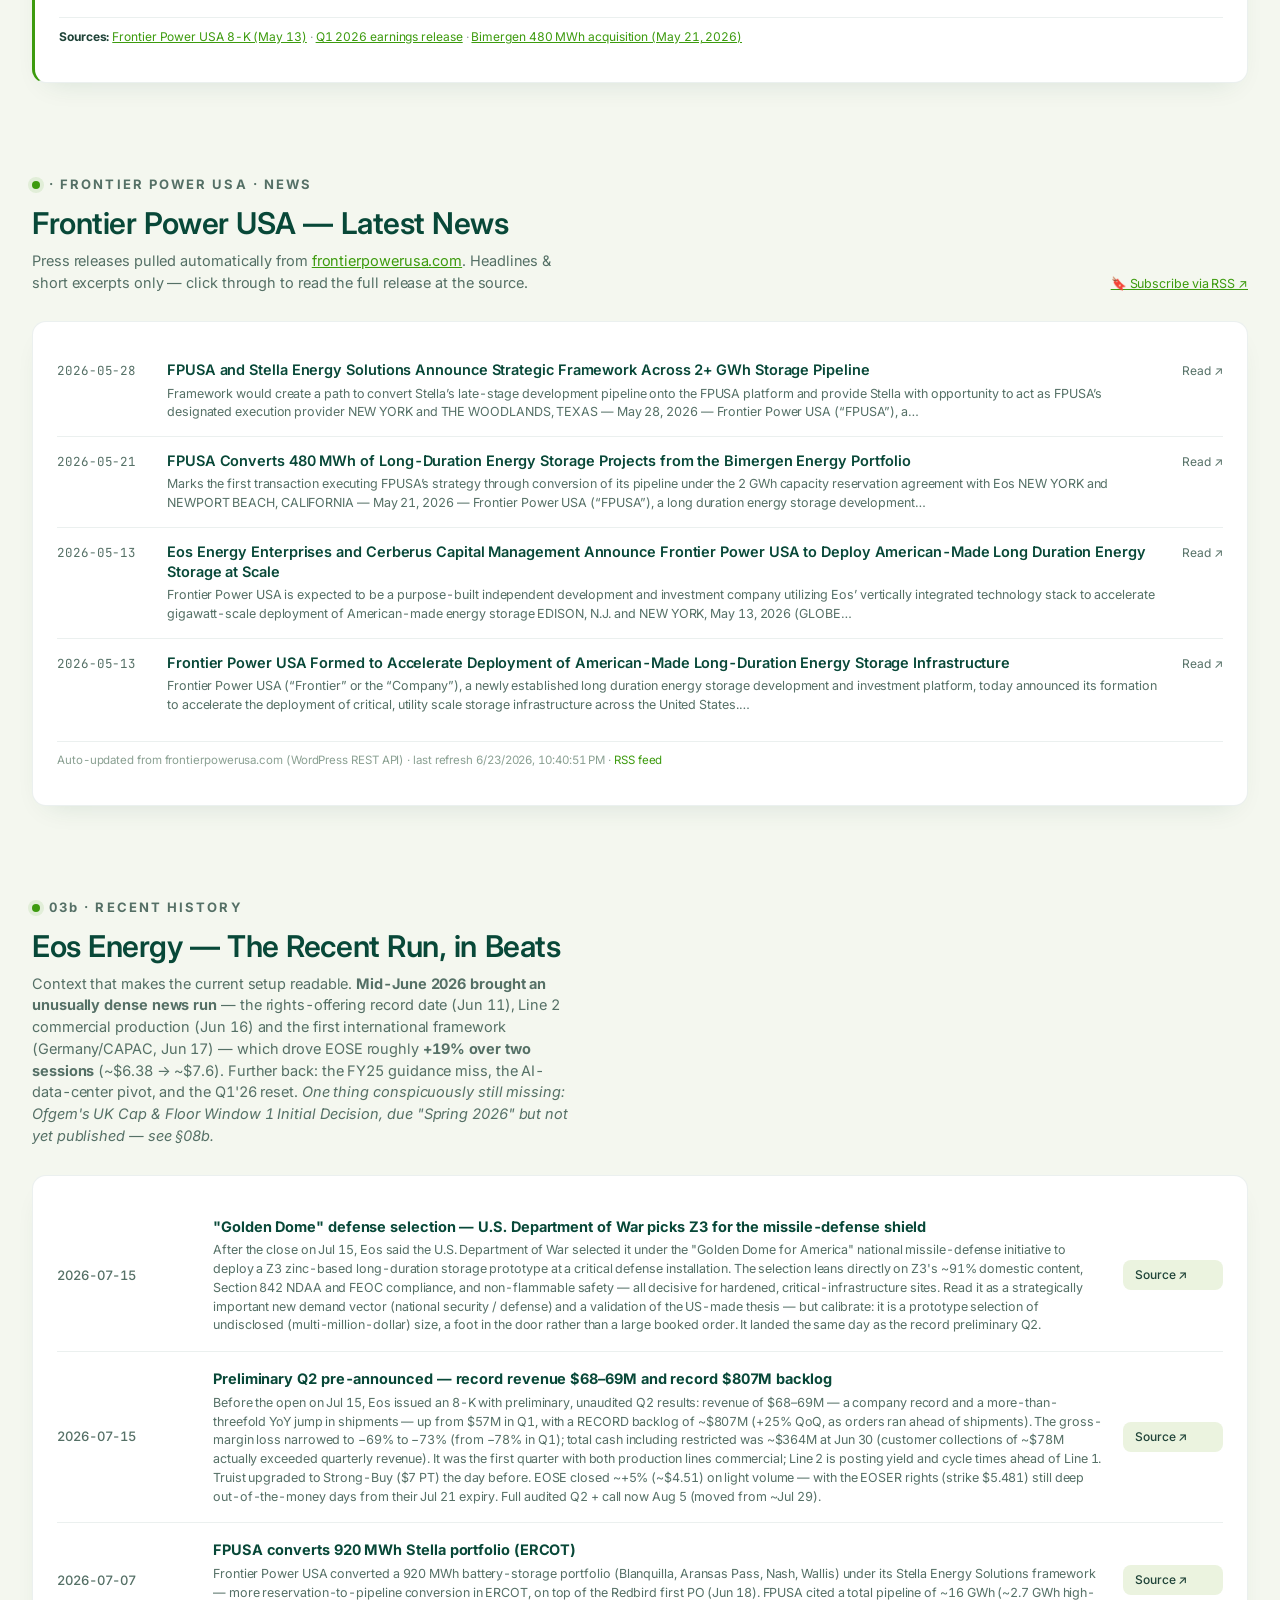
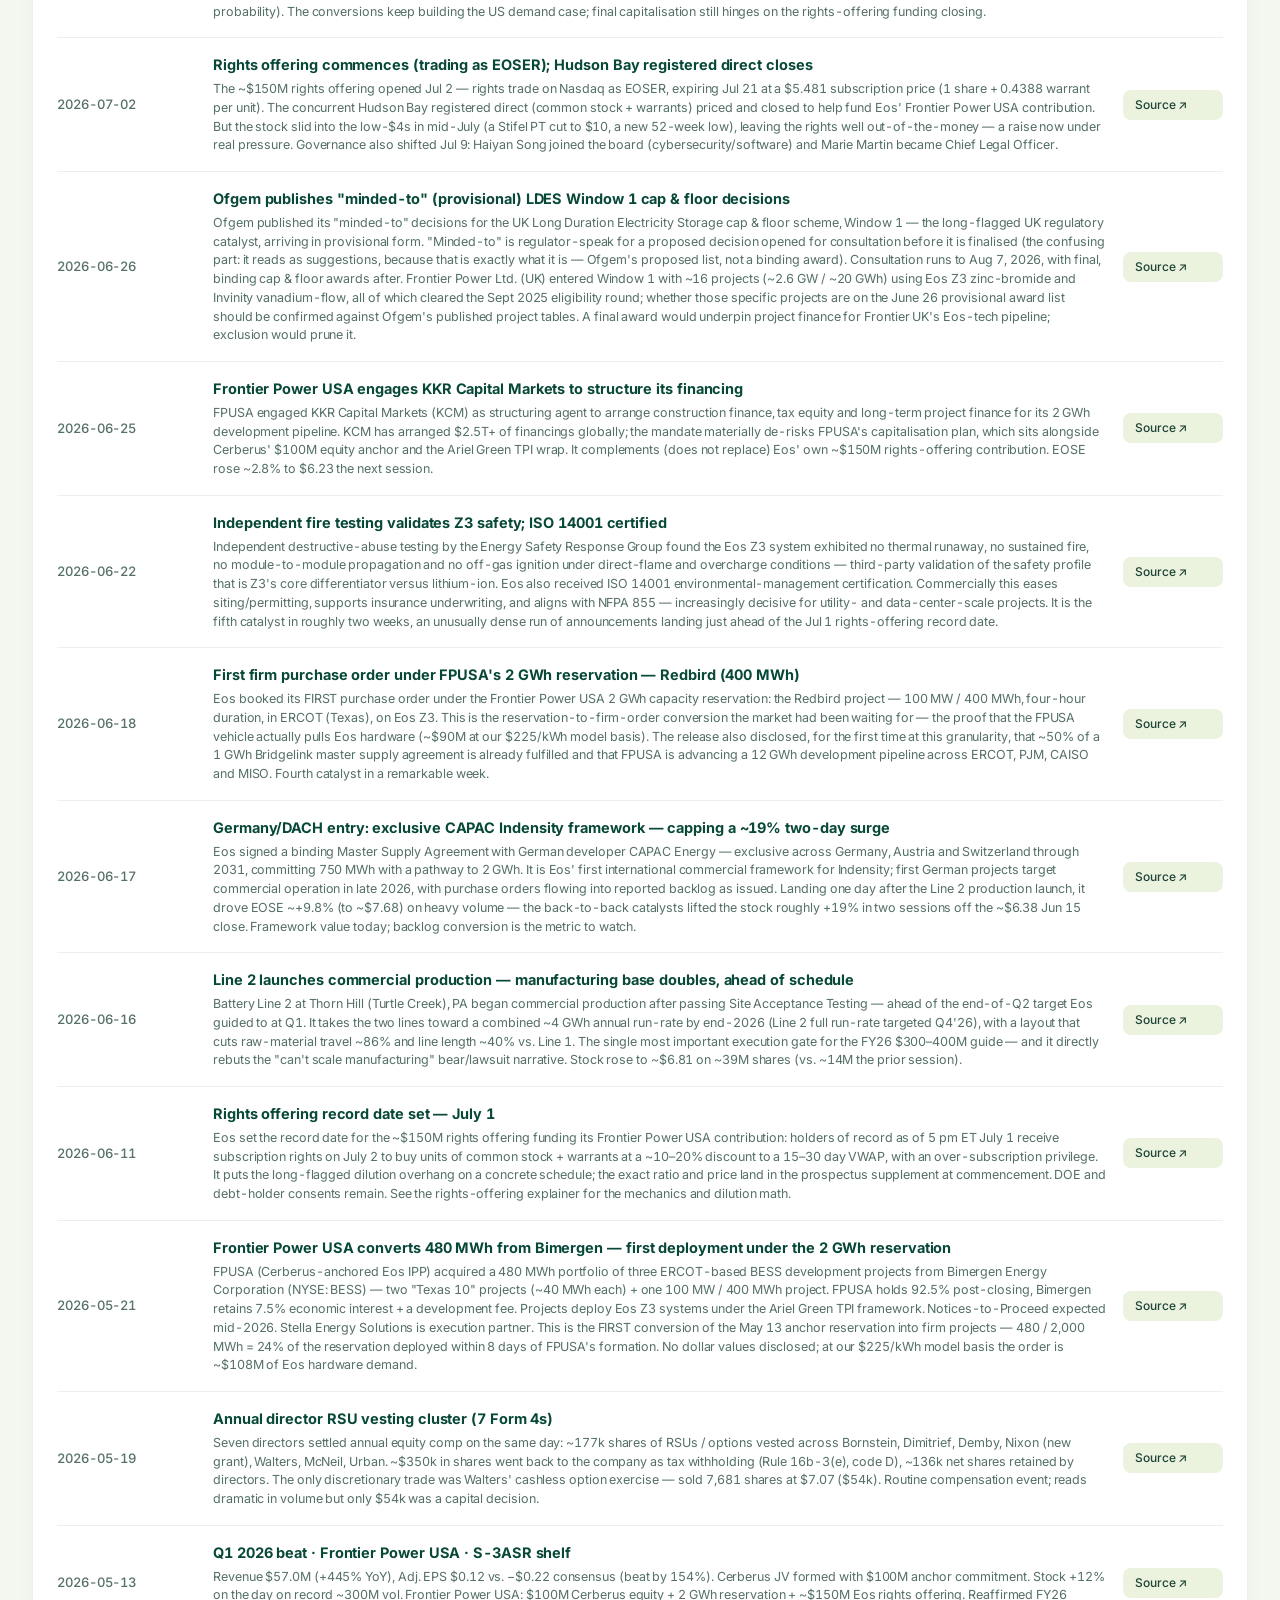
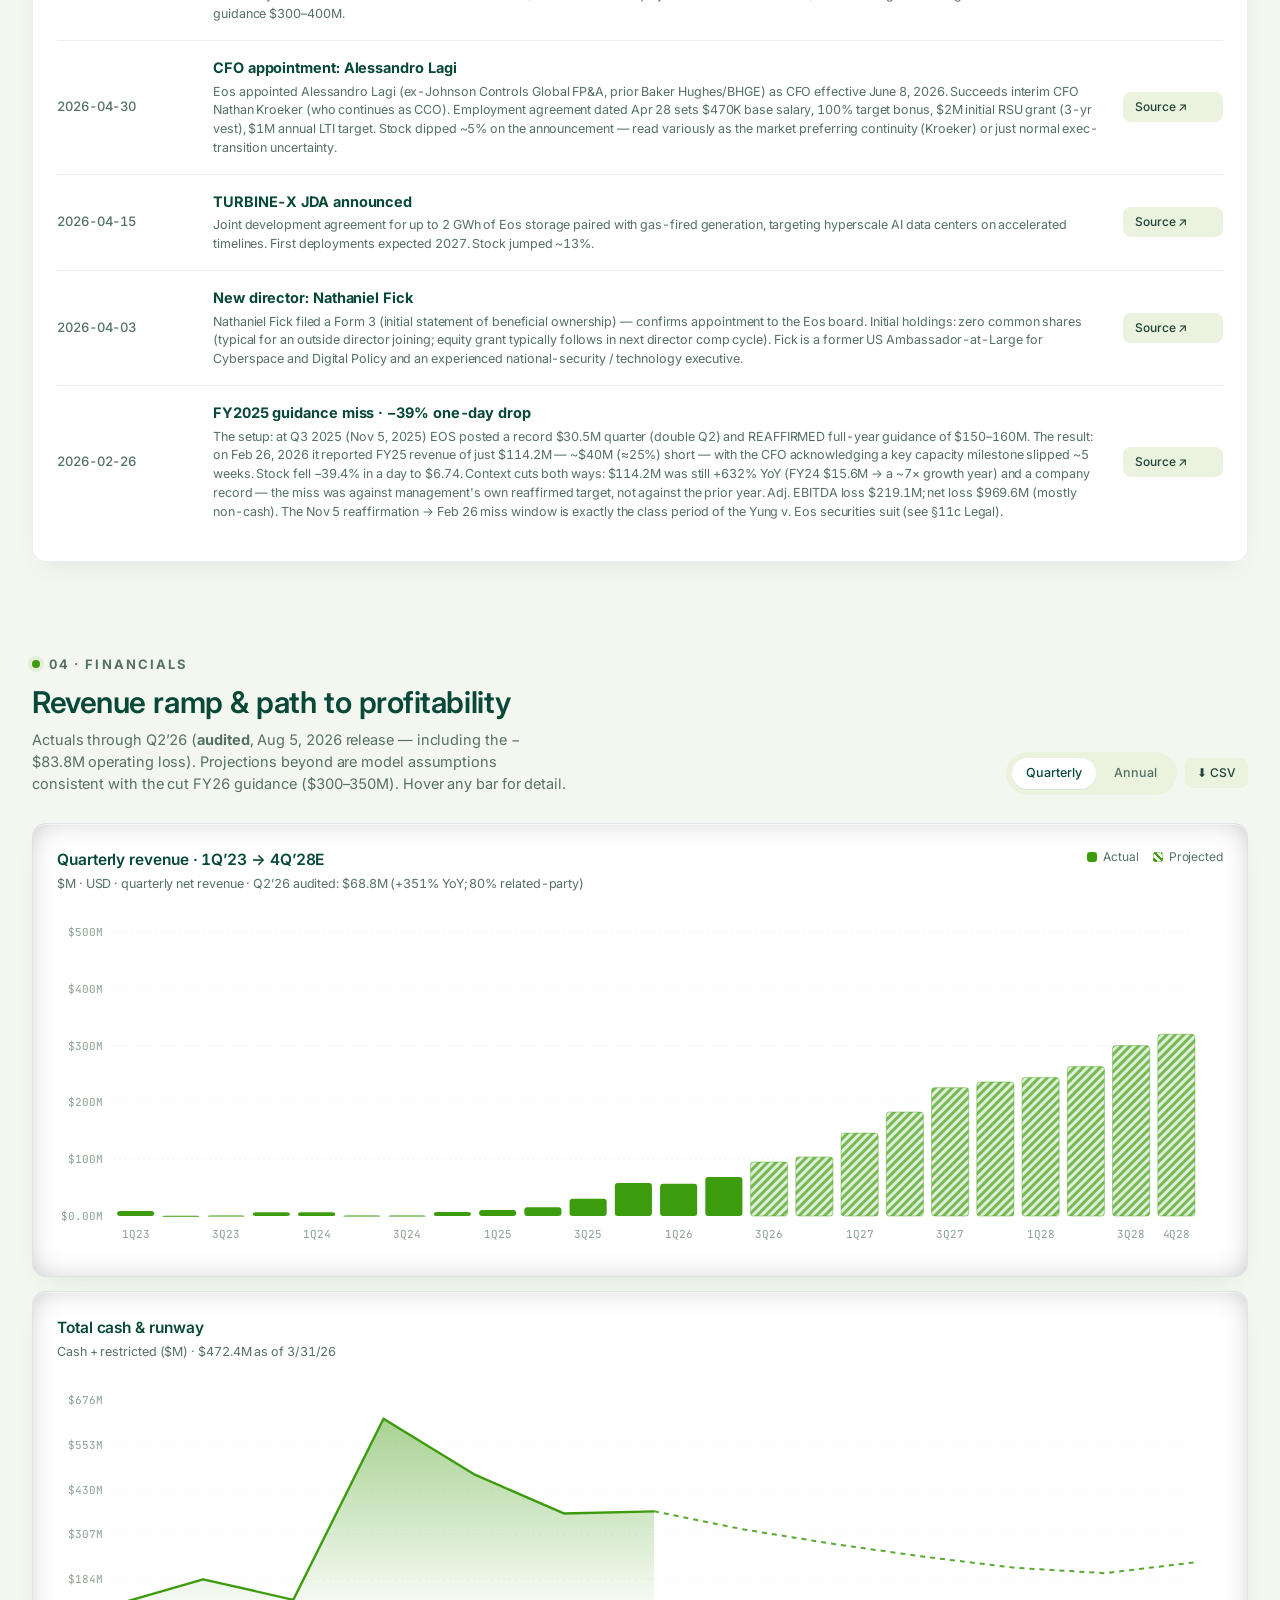
==== commit fedcf54b: "chore(morning-note): post-close refresh 2026-08-27" ====
--- a/index.html
+++ b/index.html
@@ -26,11 +26,11 @@
   <meta property="og:title" content="Eos Energy (EOSE) Stock Dashboard — Independent Research" />
   <meta property="og:description" content="Independent EOSE investor dashboard: quarterly financials, bull/bear thesis, Frontier Power USA JV, pipeline data, insider trades, and regulatory catalysts — all linked to primary SEC sources." />
   <meta property="og:url" content="https://eosesource.com/" />
-  <meta property="og:image" content="https://eosesource.com/assets/og-daily.png?v=202608192030" />
-  <meta property="og:image:alt" content="Q2 10-Q filed to EDGAR; Aug 19 close unconfirmed — overnight ATS ~$4.16" />
+  <meta property="og:image" content="https://eosesource.com/assets/og-daily.png?v=202608271036" />
+  <meta property="og:image:alt" content="EOSE -5.6% to $3.34 Wed Aug 26 — CCO rally fades, insider Form 4 filed" />
   <meta property="og:locale" content="en_US" />
   <meta property="article:published_time" content="2026-05-13T00:00:00Z" />
-  <meta property="article:modified_time" content="2026-08-19T20:30:00.000Z" />
+  <meta property="article:modified_time" content="2026-08-27T10:36:00.000Z" />
   <meta property="article:section" content="Investing" />
   <meta property="article:tag" content="EOSE" />
   <meta property="article:tag" content="Eos Energy Enterprises" />
@@ -40,8 +40,8 @@
   <meta name="twitter:card" content="summary_large_image" />
   <meta name="twitter:title" content="Eos Energy (EOSE) Stock Dashboard — Independent Research" />
   <meta name="twitter:description" content="Bull/bear thesis, Frontier JV, pipeline, insider trades, regulatory catalysts — all linked to primary SEC sources. Not investment advice." />
-  <meta name="twitter:image" content="https://eosesource.com/assets/og-daily.png?v=202608192030" />
-  <meta name="twitter:image:alt" content="Q2 10-Q filed to EDGAR; Aug 19 close unconfirmed — overnight ATS ~$4.16" />
+  <meta name="twitter:image" content="https://eosesource.com/assets/og-daily.png?v=202608271036" />
+  <meta name="twitter:image:alt" content="EOSE -5.6% to $3.34 Wed Aug 26 — CCO rally fades, insider Form 4 filed" />
 
   <!-- ============ Structured data (JSON-LD) ============ -->
   <script type="application/ld+json">
@@ -67,7 +67,7 @@
       "headline": "Eos Energy (EOSE) — Q2 2026 Investor Dashboard: Facts, Financials & Open Debates",
       "description": "Independent Eos Energy (EOSE) dashboard: audited Q2 2026 revenue $68.8M (80% related-party), FY guidance cut to $300-350M, Frontier Power USA JV closed, bull vs bear case.",
       "datePublished": "2026-05-13T00:00:00Z",
-      "dateModified": "2026-08-19T20:30:00.000Z",
+      "dateModified": "2026-08-27T10:36:00.000Z",
       "inLanguage": "en-US",
       "image": {
         "@type": "ImageObject",
@@ -268,7 +268,7 @@
         </div>
         <div class="hero__asof" data-hero-asof>Google Finance via GitHub Action · refreshes every ~5 min</div>
         <div class="hero__asof" style="margin-top:4px">
-          Dashboard last updated <time datetime="2026-08-19" itemprop="dateModified" data-dash-updated>August 19, 2026</time>
+          Dashboard last updated <time datetime="2026-08-27" itemprop="dateModified" data-dash-updated>August 27, 2026</time>
           · Q1 2026 figures sourced from
           <a href="https://www.sec.gov/Archives/edgar/data/1805077/000162828026034368/eose-20260331.htm" target="_blank" rel="noopener" style="color:var(--accent);text-decoration:underline">10-Q filed May 13, 2026</a>
           · <a href="#about" style="color:var(--accent);text-decoration:underline">About this dashboard</a>
@@ -326,7 +326,7 @@
     <div class="today" id="today" role="region" aria-label="Today at a glance">
       <div class="today__note">
         <span class="today__tag">Today</span>
-        <a class="today__headline" href="#daily-note" data-today-headline>Q2 10-Q filed to EDGAR; Aug 19 close unconfirmed — overnight ATS ~$4.16</a>
+        <a class="today__headline" href="#daily-note" data-today-headline>EOSE -5.6% to $3.34 Wed Aug 26 — CCO rally fades, insider Form 4 filed</a>
       </div>
       <div class="today__chips" data-today-chips></div>
       <button class="cat__btn" data-ics-download title="Download the upcoming EOSE key dates as a calendar (.ics) file — estimated windows are marked">📅 Calendar</button>
@@ -378,23 +378,23 @@
       <div class="section__head">
         <div>
           <div class="section__num">00 · DAILY NOTE · AUTO-REFRESHED TWICE DAILY</div>
-          <h2 data-mn-headline>Q2 10-Q filed to EDGAR; Aug 19 close unconfirmed — overnight ATS ~$4.16</h2>
+          <h2 data-mn-headline>EOSE -5.6% to $3.34 Wed Aug 26 — CCO rally fades, insider Form 4 filed</h2>
           <p><span data-mn-session>Post-close run · US session wrap</span> · <a href="notes.html" style="color:var(--accent);text-decoration:underline">📚 Past notes</a> · <a href="note-feed.xml" target="_blank" rel="noopener" style="color:var(--accent);text-decoration:underline">🔖 Subscribe via RSS</a></p>
         </div>
-        <div class="right" data-mn-meta style="font-size:12px;color:var(--fg-3)">Updated 2026-08-19 22:30:00 (Stockholm)</div>
+        <div class="right" data-mn-meta style="font-size:12px;color:var(--fg-3)">Updated 2026-08-27 12:36:00 (Stockholm)</div>
       </div>
       <div class="card" style="border-left:3px solid var(--accent)">
-        <p style="font-size:14.5px;line-height:1.65;color:var(--fg-0);margin:0 0 8px" data-mn-takeaway>EOSE’s Q2 2026 10-Q landed on EDGAR (period Jun 30, 2026): 364M shares outstanding as of Aug 03 vs 340.6M at quarter-end, cash $305M. Aug 19 session close unavailable (sources delayed); overnight Blue Ocean ATS ~$4.16. No other new filings or catalysts today.</p>
-        <div class="mn-price" data-mn-price style="font-size:13px;color:var(--fg-2);margin:0 0 12px">close unavailable · Aug 19 2026 · sources delayed · overnight ATS ~$4.16</div>
+        <p style="font-size:14.5px;line-height:1.65;color:var(--fg-0);margin:0 0 8px" data-mn-takeaway>Eos gave back its post-CCO announcement gains, dropping 5.6% on no fresh catalysts while the S&amp;P gained 0.4%. A Form 4 insider filing hit EDGAR on Aug 26. Pre-market Thu recovers 2.1% to $3.41 on BofA stake build.</p>
+        <div class="mn-price" data-mn-price style="font-size:13px;color:var(--fg-2);margin:0 0 12px"><b>$3.34</b> <span class="neg">-5.65%</span> · <span style="color:var(--fg-3)">close · Wed Aug 26 2026 · Google Finance</span></div>
         <ul data-mn-bullets style="padding-left:18px;font-size:13.5px;line-height:1.65;color:var(--fg-1);margin:0;display:grid;gap:8px">
-          <li><b>Price (Wed Aug 19):</b> Close unavailable — Yahoo data delayed (last confirmed session Aug 13 @ $4.16). Overnight Blue Ocean ATS: ~$4.16. Prior close: ~$4.02 (Aug 18). No catalyst-driven intraday move detected.</li>
-          <li><b>Q2 10-Q filed to EDGAR:</b> Period ended Jun 30, 2026. Cash $305M (+$44M restricted). LT debt $454M (DOE) + $163M related-party notes. Shares 340.6M (Jun 30) → 364.2M (Aug 03) — 23.6M new shares issued post-quarter.</li>
-          <li><b>Balance sheet (10-Q):</b> Series B preferred $713M (down from $1.36B at Dec 31). Warrants liability $389M ($135M public + $254M related party). Total liabilities $1.22B vs $1.76B Dec 31 — notable deleveraging.</li>
-          <li><b>Q2 recap:</b> Revenue $68.8M (+351% YoY), backlog $807M (record, +25% seq.), FY guide $300–$350M. GM −71% (+132pp YoY). Line 2 Thorn Hill commissioning; full capacity target Q4 2026.</li>
-          <li><b>FPUSA / defense:</b> $263M equity closed Aug 04; Blanquilla 800 MWh $100M PO active; 16 GWh development pipeline. Golden Dome / Dept of War contract intact. CAPAC MSA: 750 MWh DACH exclusivity to 2031.</li>
-          <li><b>Setup into Thu Aug 20:</b> Watch Form 4 insider activity post-10-Q, Ofgem Window 1 final awards (~Sep 22 est.), NYSERDA BESS awards (~Sep 30 est.), Q3 earnings Nov 04 est. Support: ~$3.65; resistance: ~$4.35+.</li>
+          <li><b>Price (Wed Aug 26):</b> Closed $3.34 (−5.65%, −$0.20); range $3.31–$3.59; prev close $3.54 (Tue Aug 25). Avg vol ~27.4M. Pre-mkt Thu Aug 27: $3.41 (+2.10%). 52-wk $3.11–$19.86.</li>
+          <li><b>No company catalysts:</b> No new 8-K or press release from Eos on Aug 26. Pullback appears profit-taking after the Aug 25 CCO transition announcement; broad market (S&P +0.43%, Nasdaq +0.43%) moved higher while EOSE diverged lower.</li>
+          <li><b>Form 4 filed (Aug 26):</b> An insider share trade was reported with the SEC on Aug 26 (Stock Titan). Specific insider and transaction size unconfirmed; Kroeker separation agreement amendment (flagged in Aug 24 8-K) may still be forthcoming on EDGAR.</li>
+          <li><b>BofA raises stake (pre-mkt Aug 27):</b> Bank of America Corp DE increased its EOSE position per regulatory disclosure, signaling continued institutional accumulation ahead of near-term catalysts.</li>
+          <li><b>Analyst consensus (unchanged):</b> Stifel Buy/$9, Truist Buy/$7, Needham Buy/$11; JPM Hold/$5, TD Cowen Hold/$4, Roth Hold/$4, B. Riley Neutral/$5 (Aug 14). Street avg PT $6.67 vs $3.34 (+100% implied upside).</li>
+          <li><b>Setup Thu Aug 27:</b> Pre-market +2.1% to $3.41. Watch EDGAR for Kroeker separation amendment and Form 4 detail. Catalysts: Ofgem Window 1 final awards (~Sep 22 est.); NYSERDA BESS (~Sep 30 est.); Q3 earnings ~Nov 4 est. Resistance $3.54; support $3.31.</li>
         </ul>
-        <p data-mn-sources style="font-size:12px;color:var(--fg-3);margin-top:14px;border-top:1px solid var(--line-1);padding-top:10px">Sources: <a href="https://finance.yahoo.com/quote/EOSE/" target="_blank" rel="noopener" style="color:var(--accent);text-decoration:underline">EOSE quote — Yahoo Finance</a> · <a href="https://www.sec.gov/Archives/edgar/data/0001805077/000162828026052906/eose-20260630.htm" target="_blank" rel="noopener" style="color:var(--accent);text-decoration:underline">EOSE Q2 10-Q — SEC EDGAR</a> · <a href="https://investors.eose.com/news-releases/news-release-details/eos-energy-enterprises-reports-second-quarter-2026-financial" target="_blank" rel="noopener" style="color:var(--accent);text-decoration:underline">Eos Energy Q2 2026 results — EOSE IR</a> · <a href="https://investors.eose.com/static-files/7c4371c7-d45d-4694-a9bd-ee664b57377d" target="_blank" rel="noopener" style="color:var(--accent);text-decoration:underline">Cerberus 13D/A — EOSE IR</a> · <a href="https://www.stocktitan.net/sec-filings/EOSE/" target="_blank" rel="noopener" style="color:var(--accent);text-decoration:underline">EOSE filings — StockTitan</a></p>
+        <p data-mn-sources style="font-size:12px;color:var(--fg-3);margin-top:14px;border-top:1px solid var(--line-1);padding-top:10px">Sources: <a href="https://www.google.com/finance/quote/EOSE:NASDAQ" target="_blank" rel="noopener" style="color:var(--accent);text-decoration:underline">EOSE quote — Google Finance</a> · <a href="https://finance.yahoo.com/quote/EOSE/" target="_blank" rel="noopener" style="color:var(--accent);text-decoration:underline">EOSE quote — Yahoo Finance</a> · <a href="https://investors.eose.com/news-releases" target="_blank" rel="noopener" style="color:var(--accent);text-decoration:underline">Eos IR news releases</a> · <a href="https://www.stocktitan.net/sec-filings/EOSE/form-4-eos-energy-enterprises-inc-insider-trading-activity-bb78bc9e4e58.html" target="_blank" rel="noopener" style="color:var(--accent);text-decoration:underline">EOSE Form 4 — Stock Titan</a> · <a href="https://www.marketbeat.com/instant-alerts/filing-bank-of-america-corp-de-raises-stock-position-in-eos-energy-enterprises-inc-eose-2026-08-27/" target="_blank" rel="noopener" style="color:var(--accent);text-decoration:underline">BofA stake raise — MarketBeat</a></p>
       </div>
       <!-- mn:static:end -->
     </section>
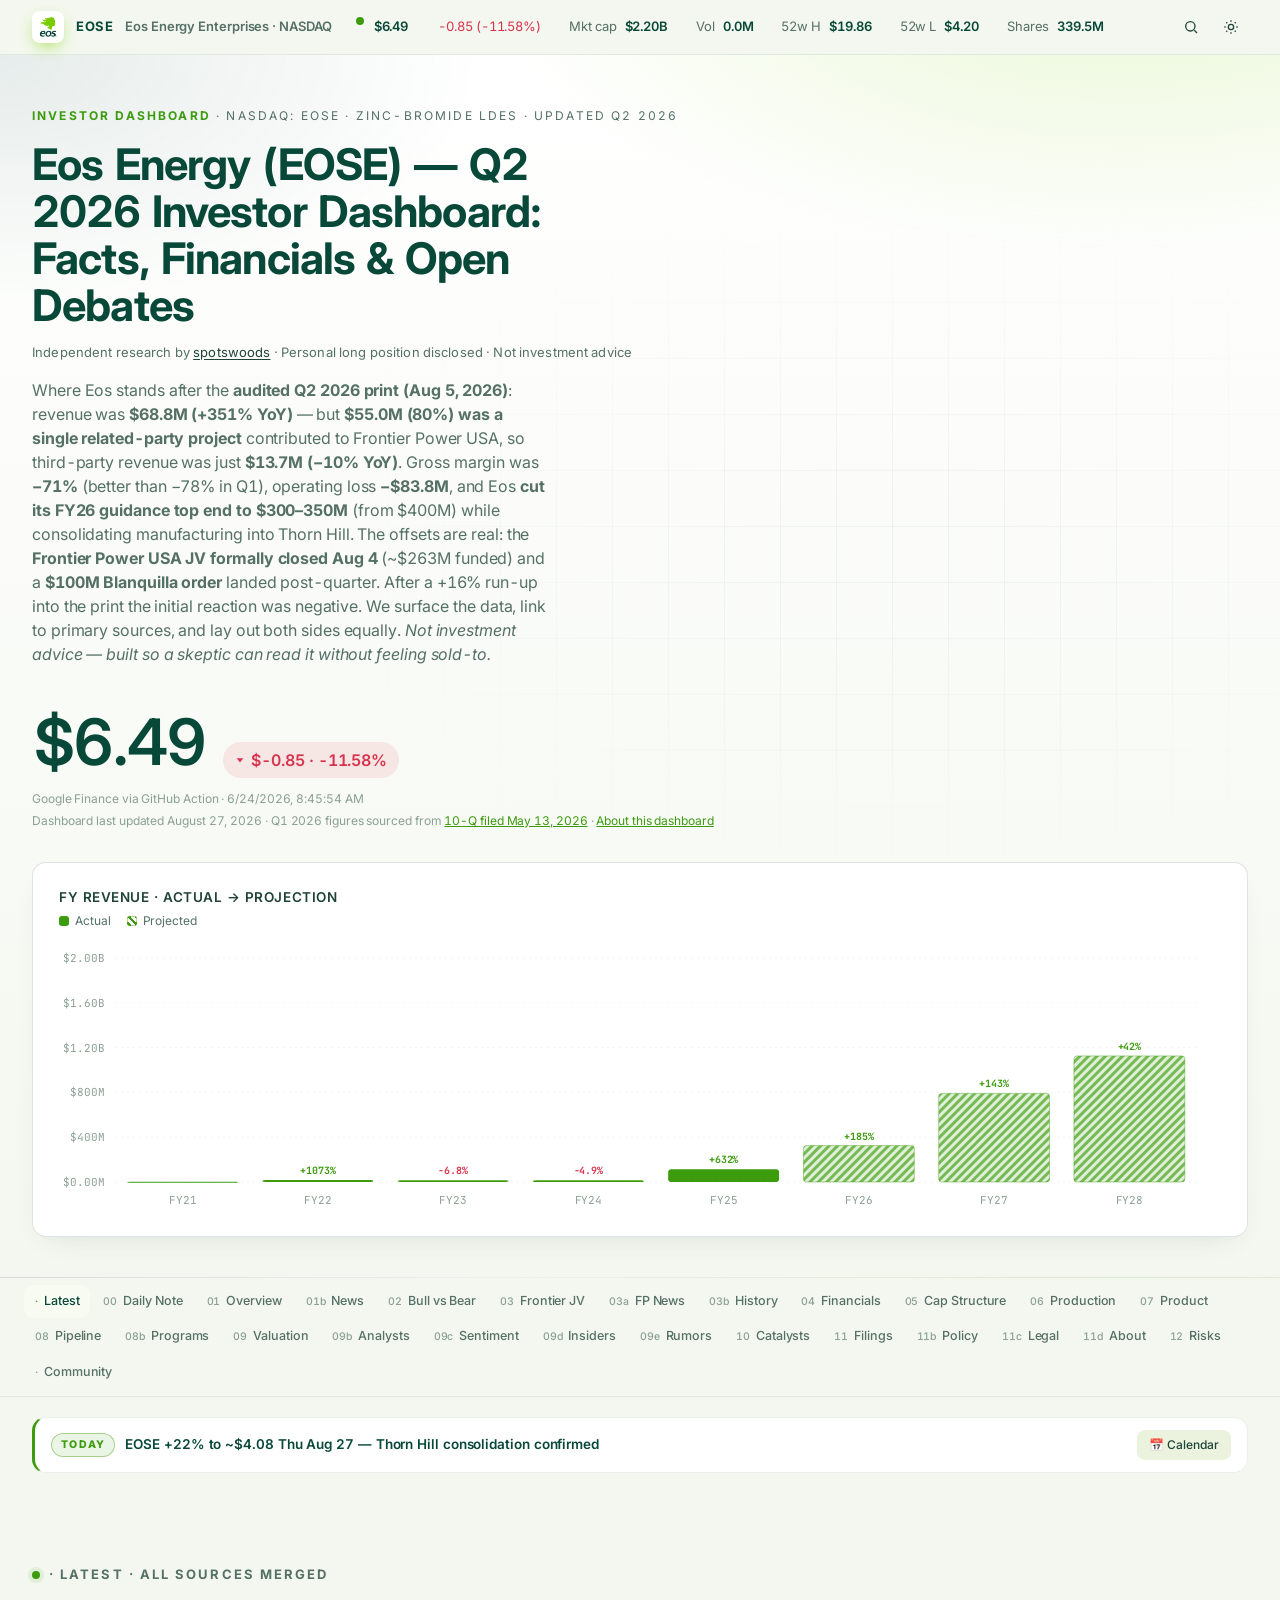
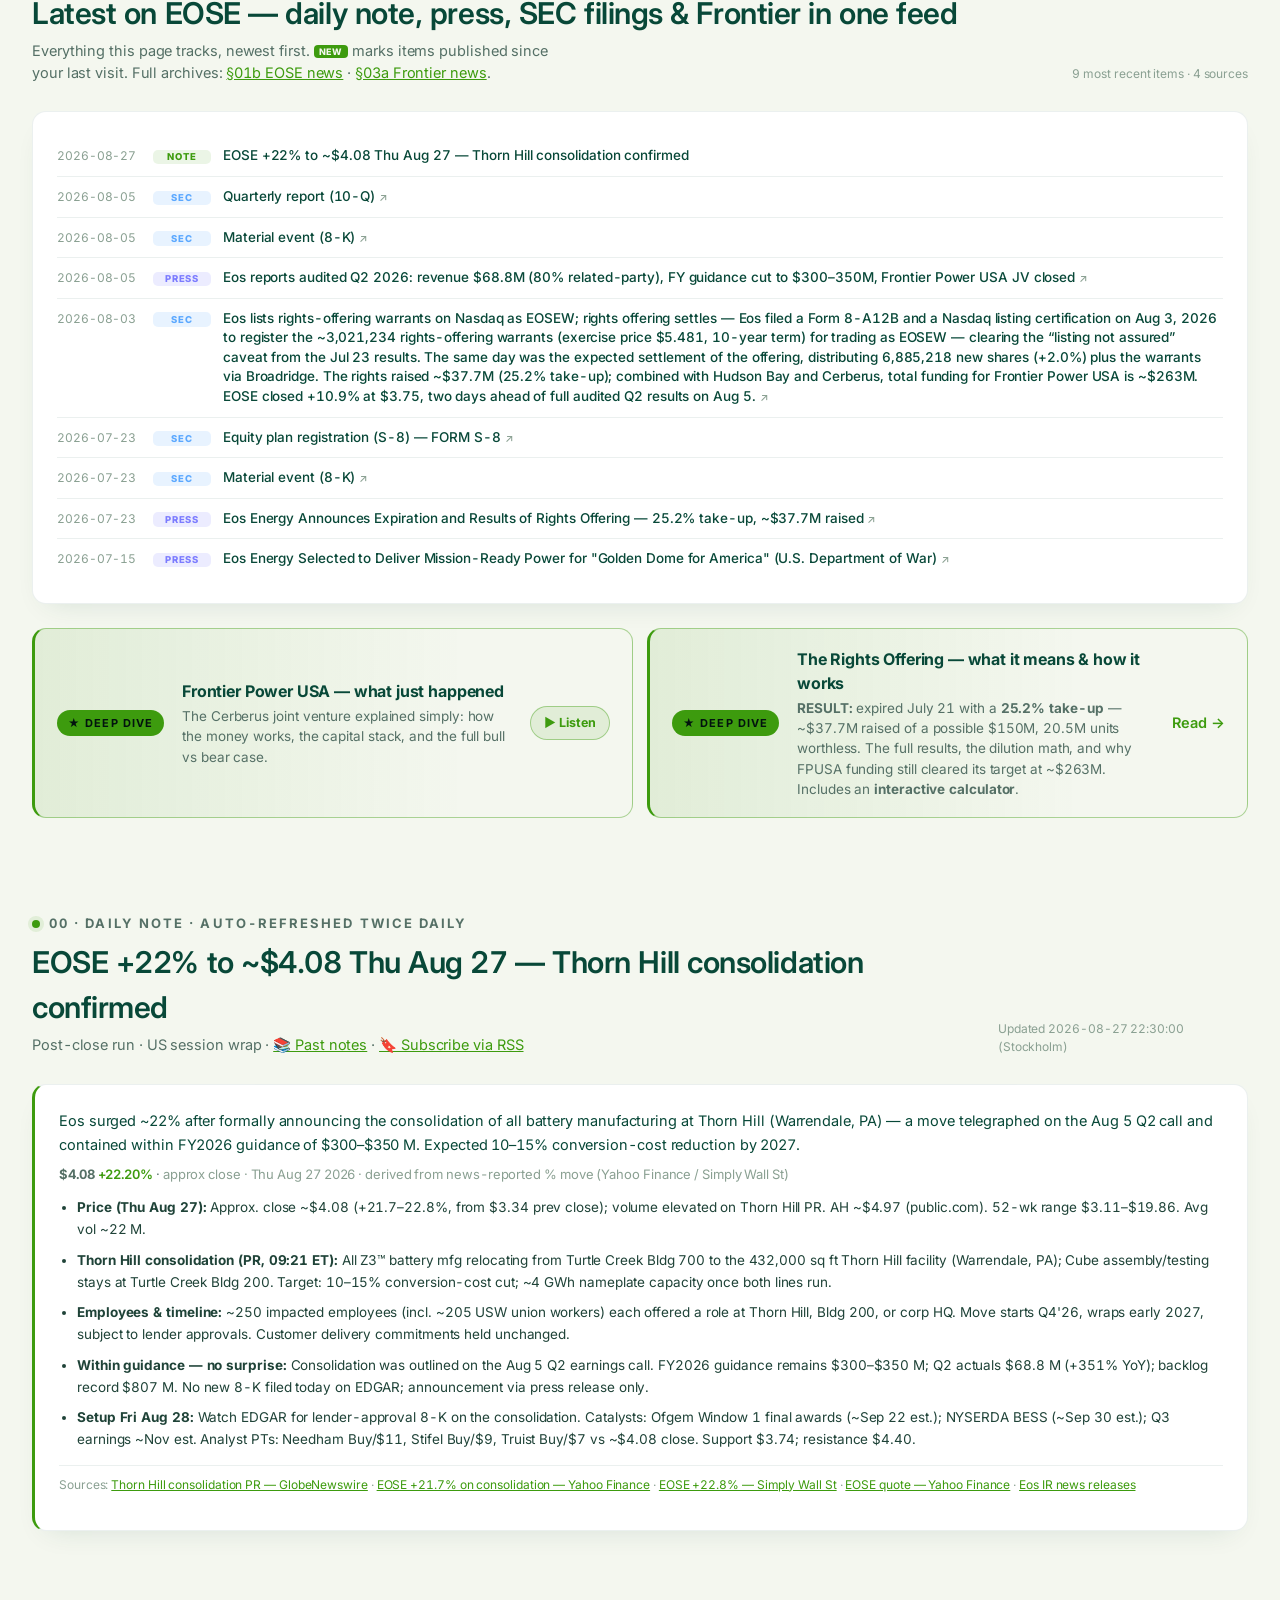
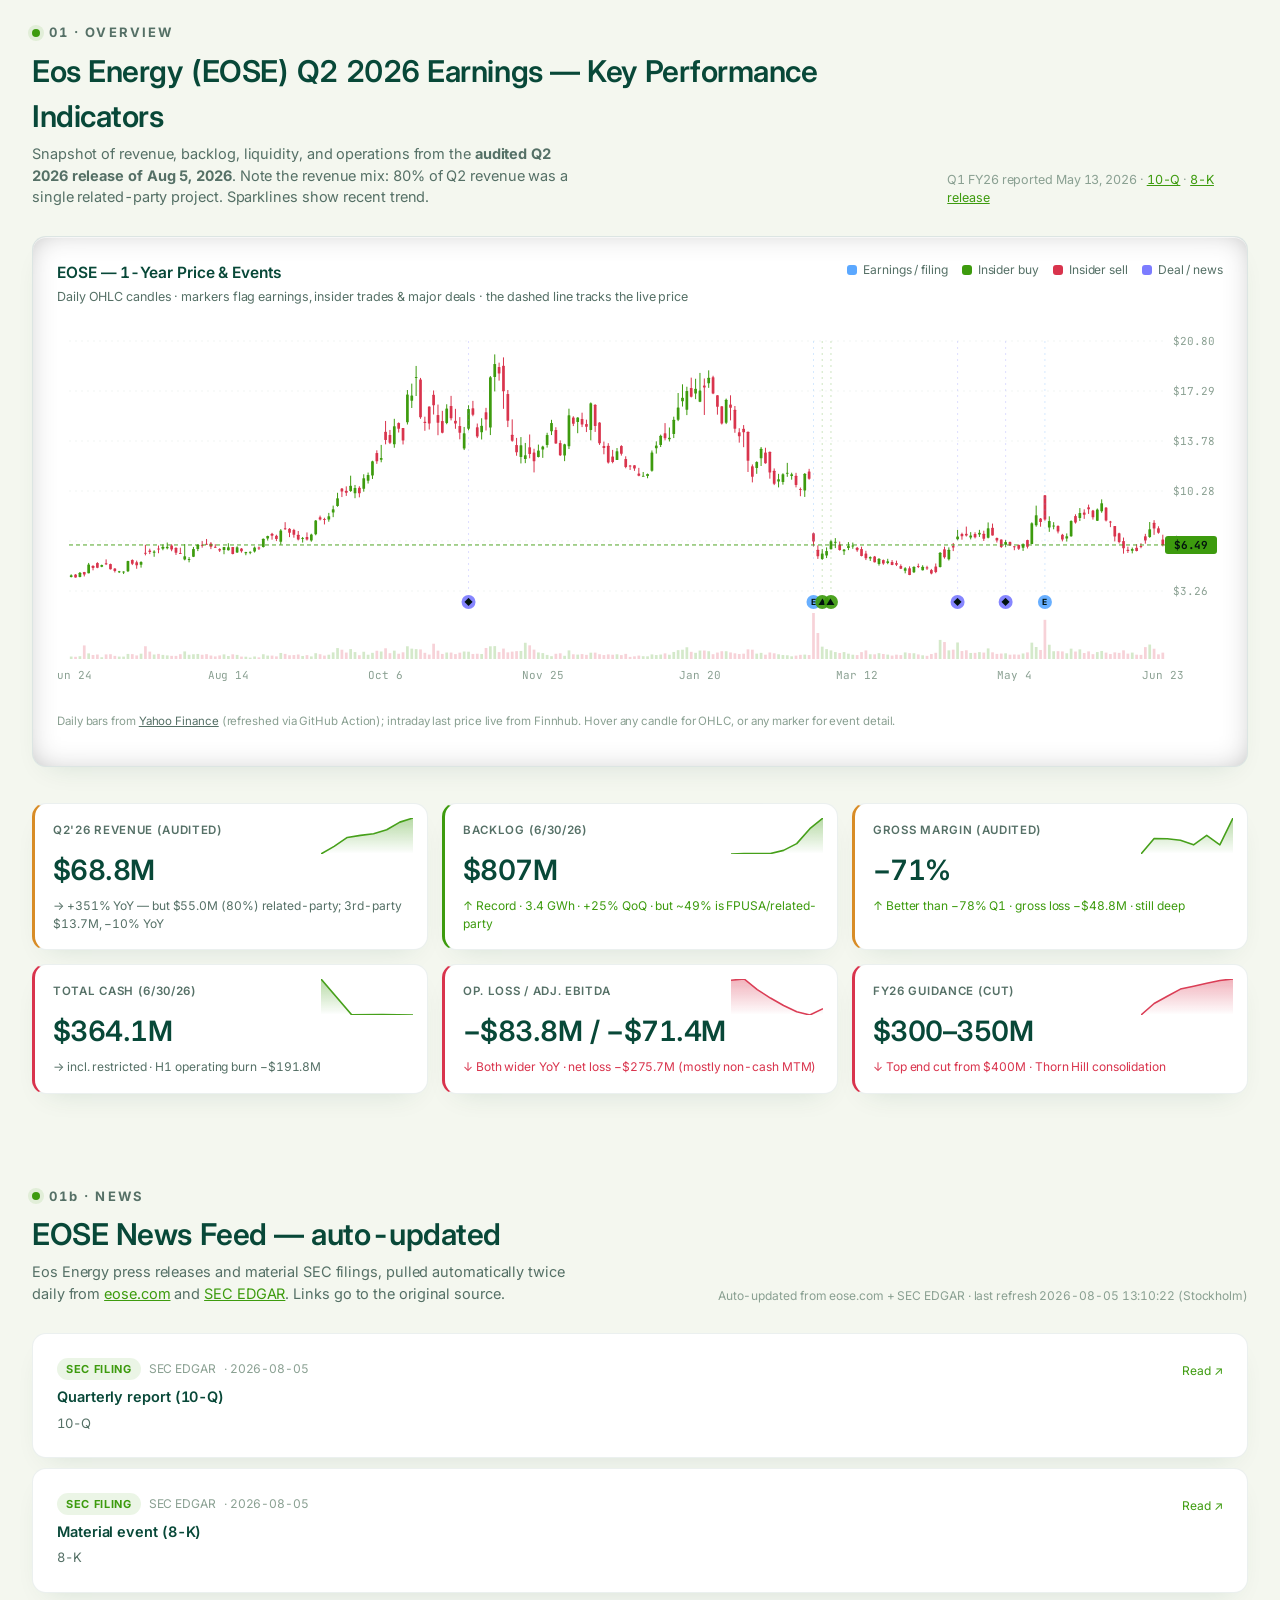
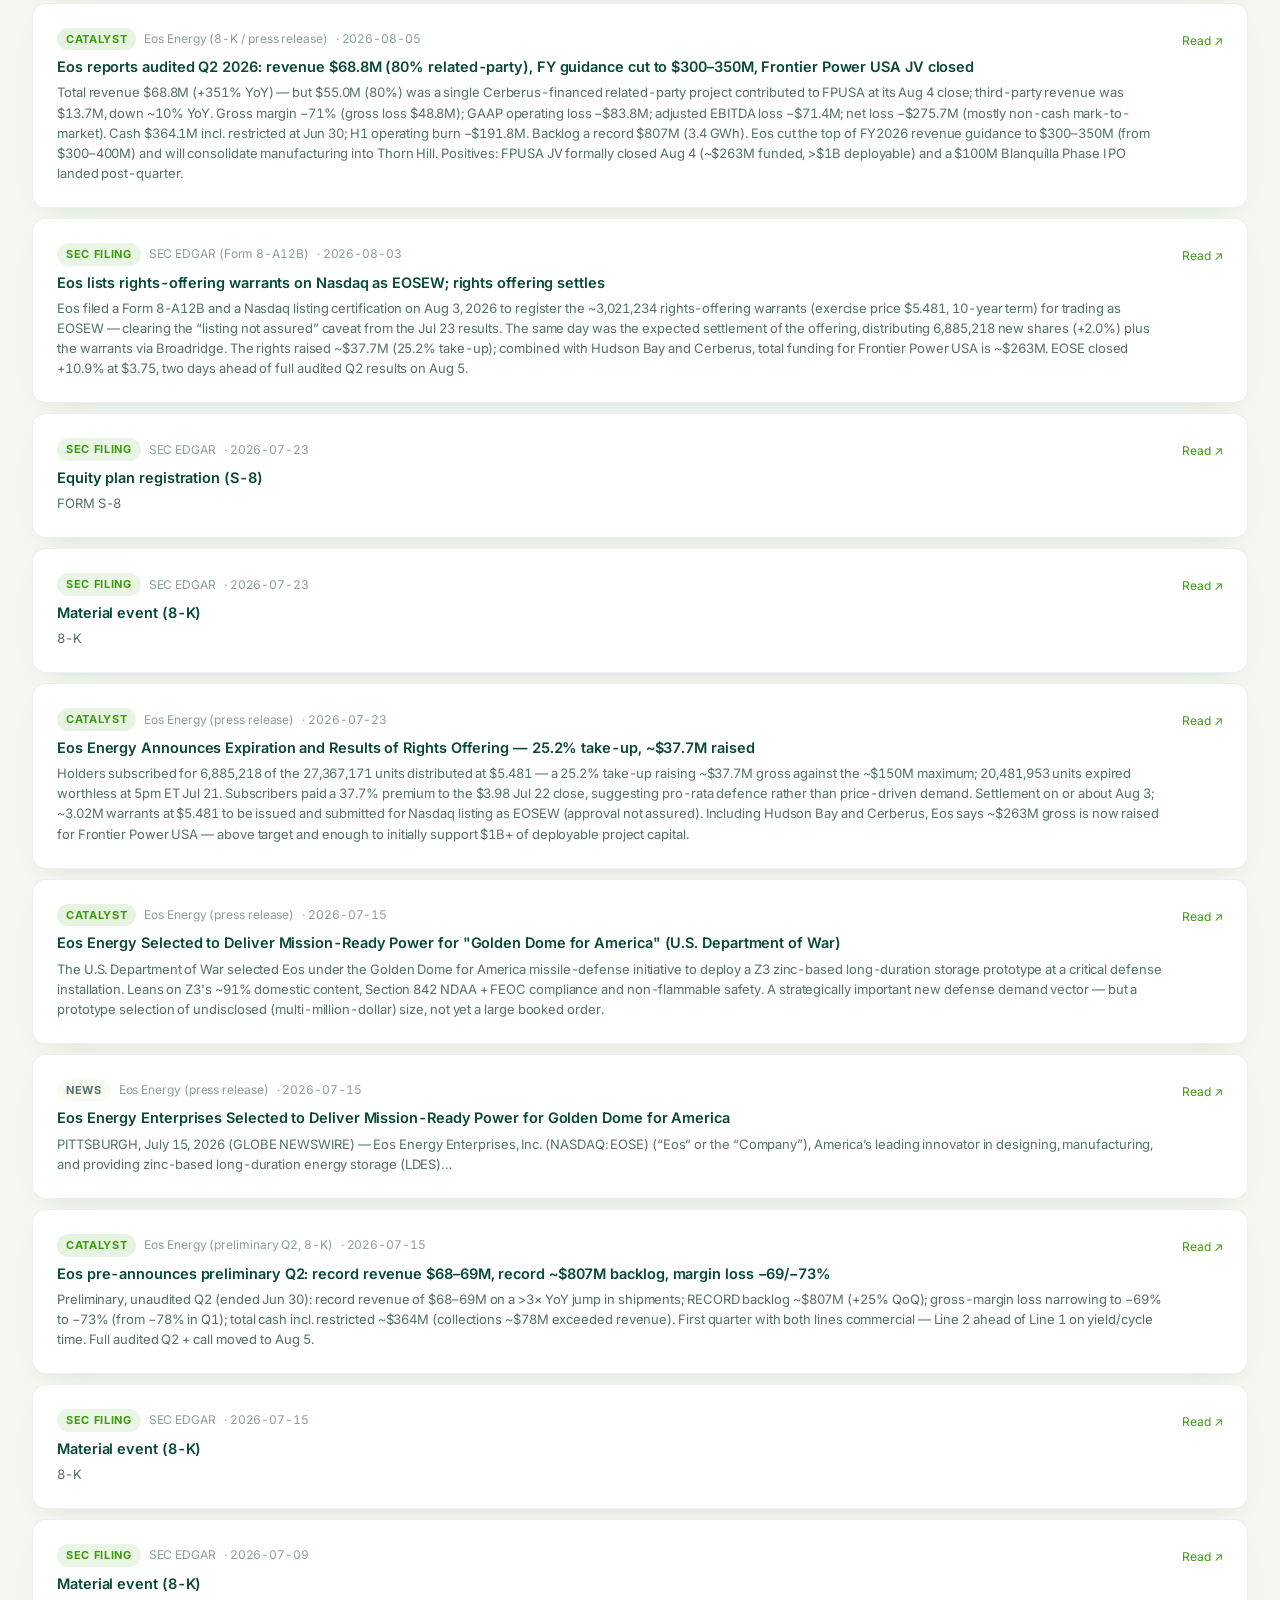
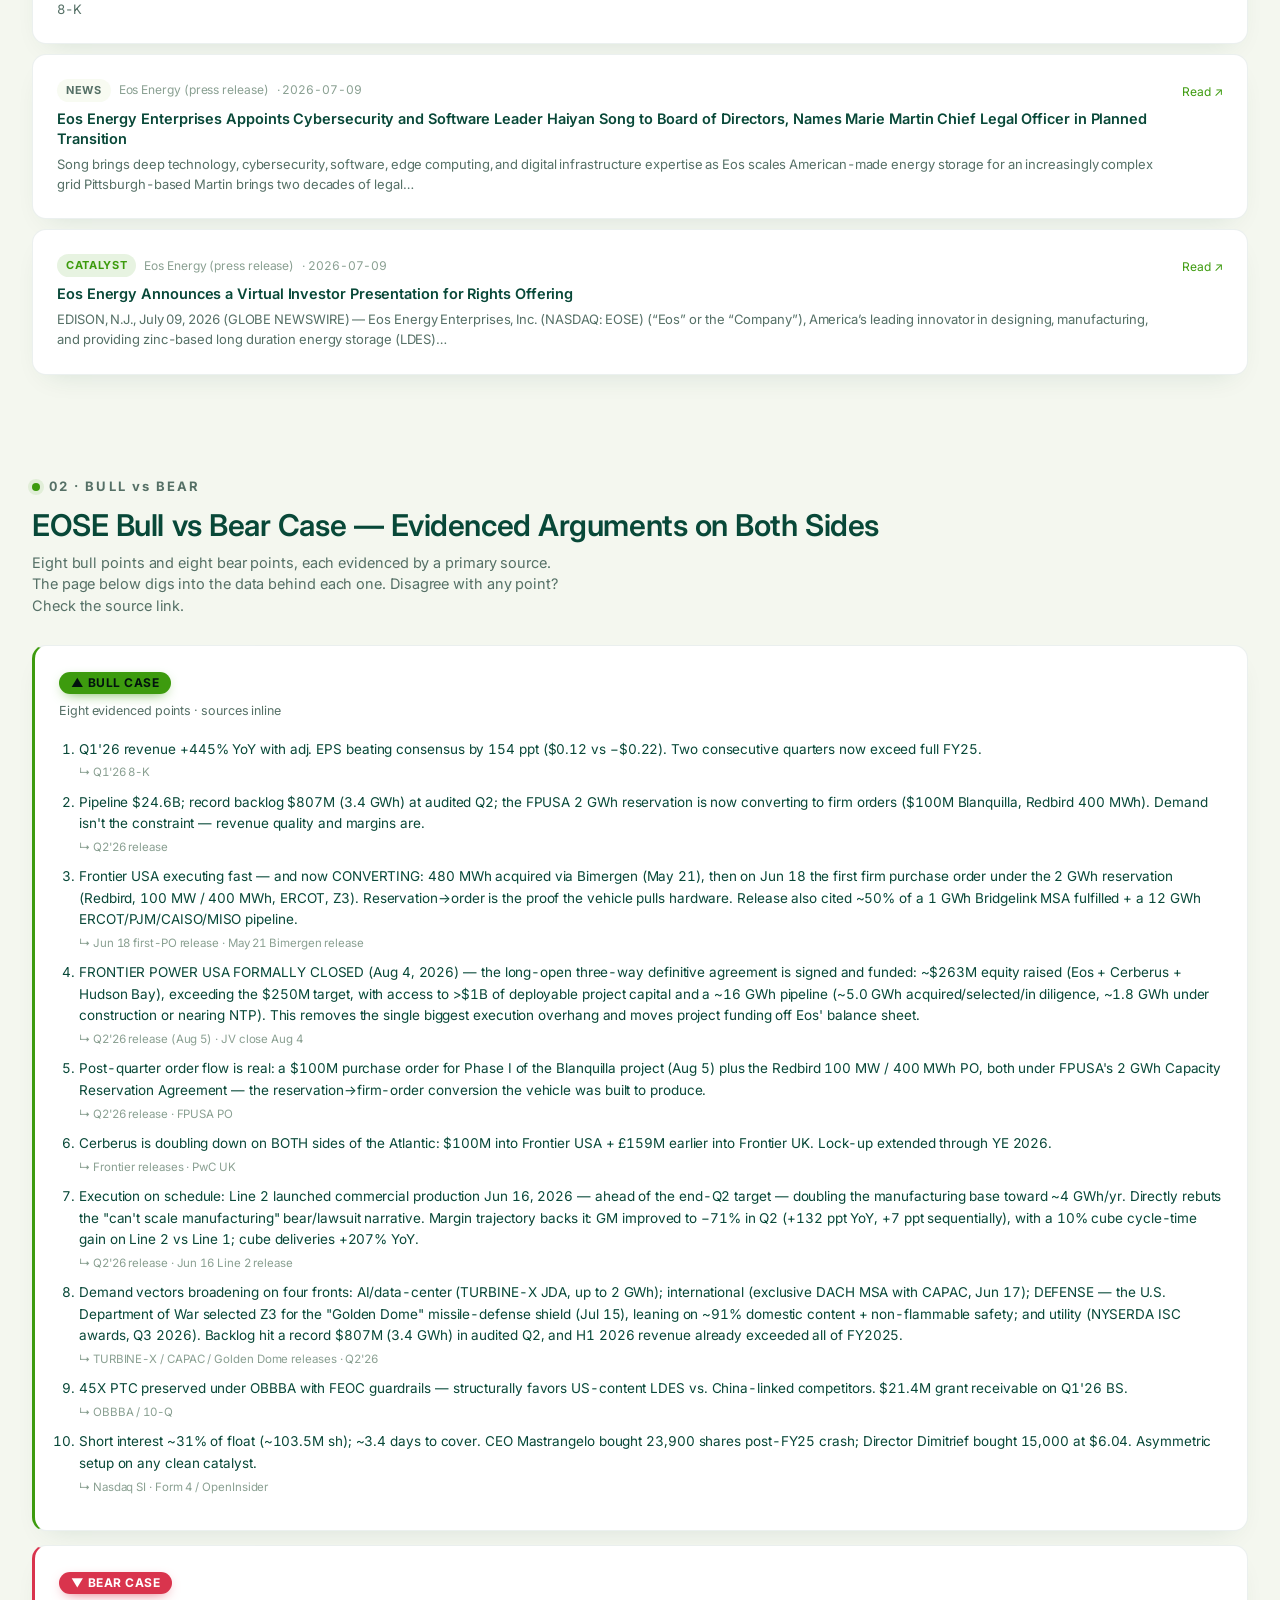
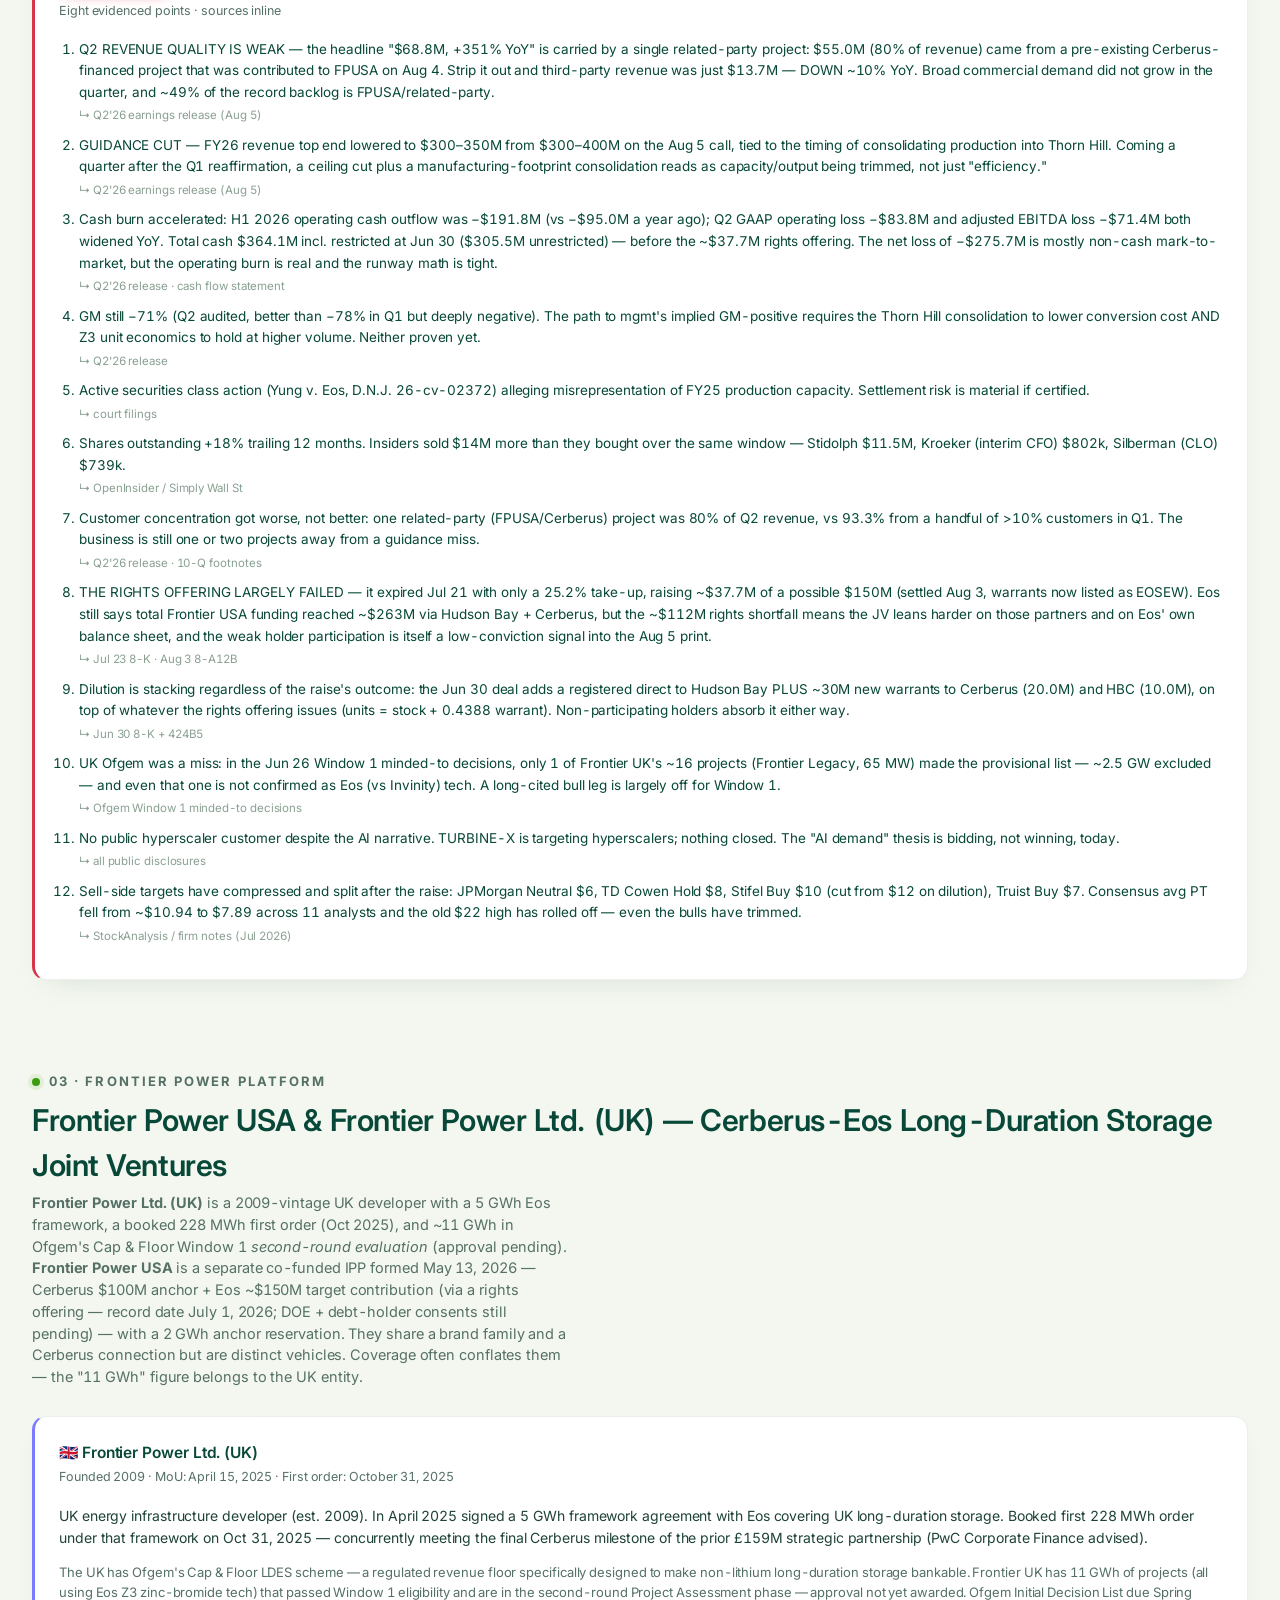
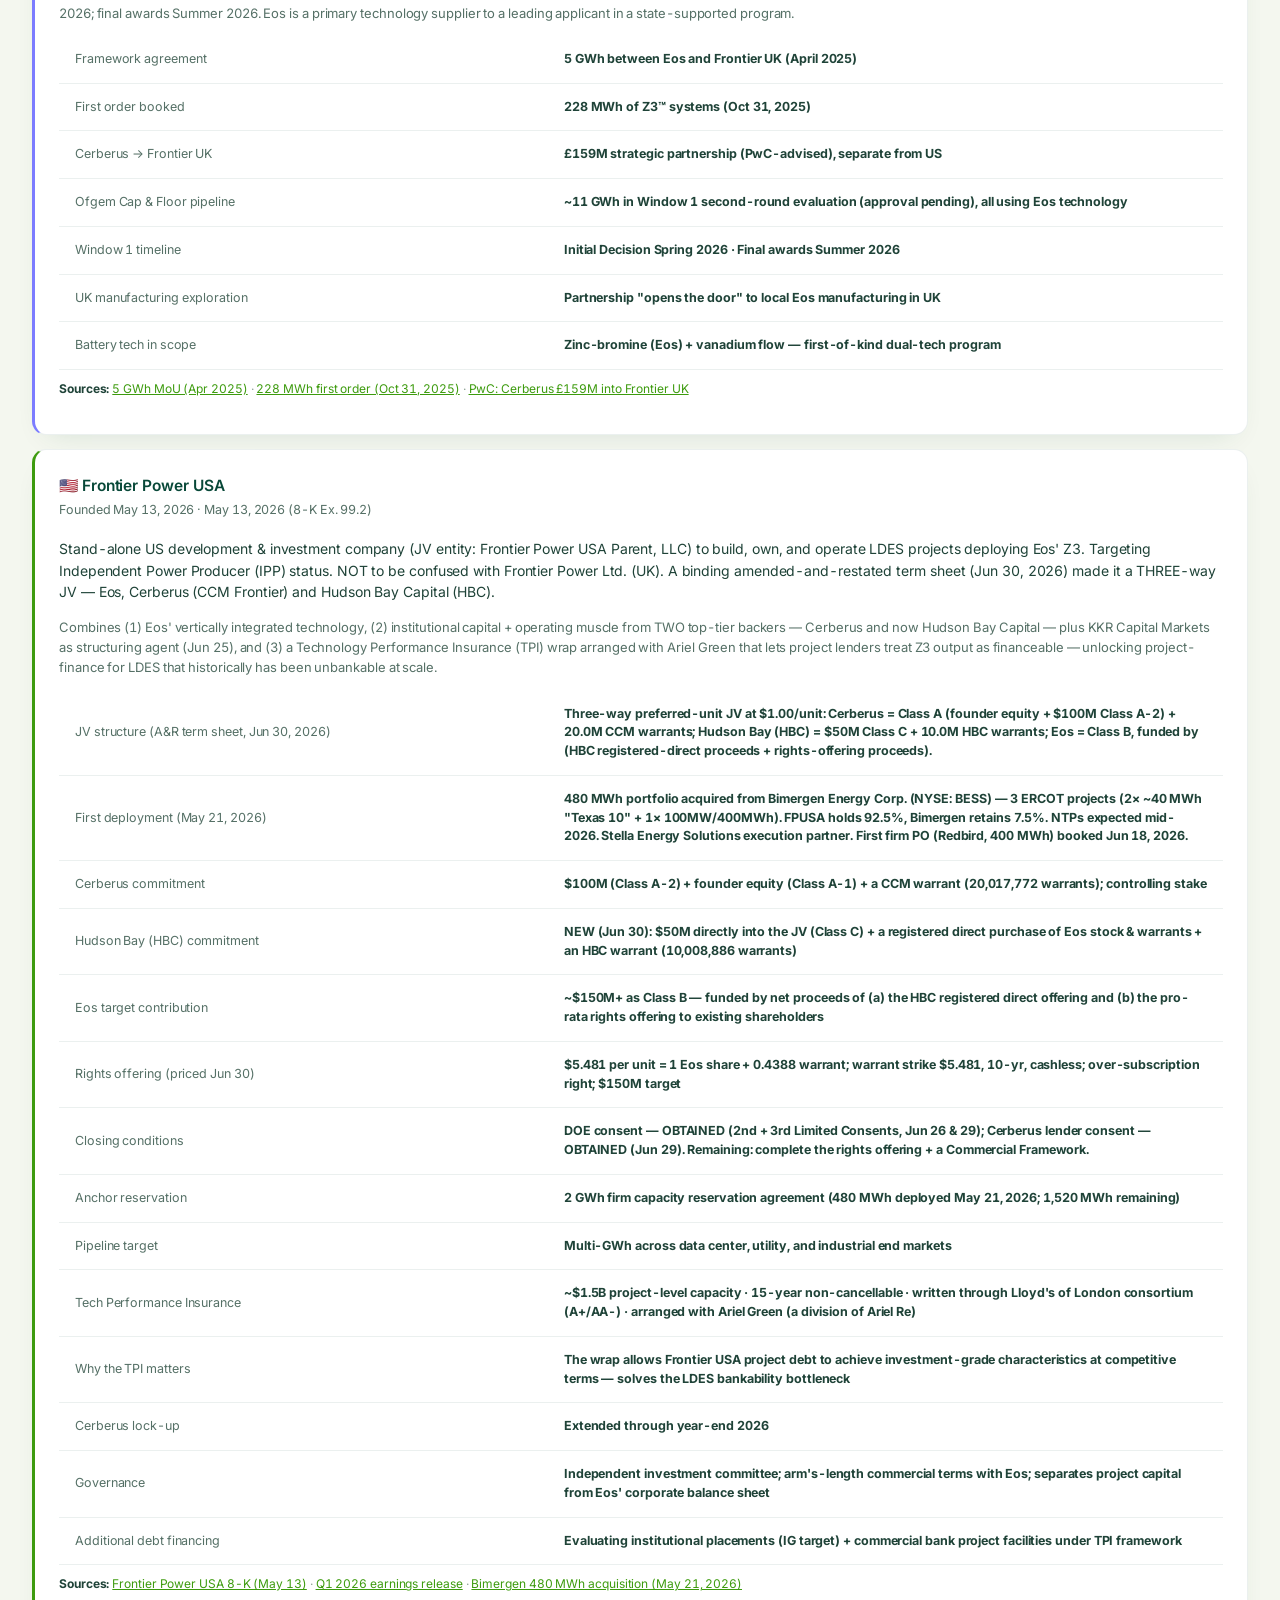
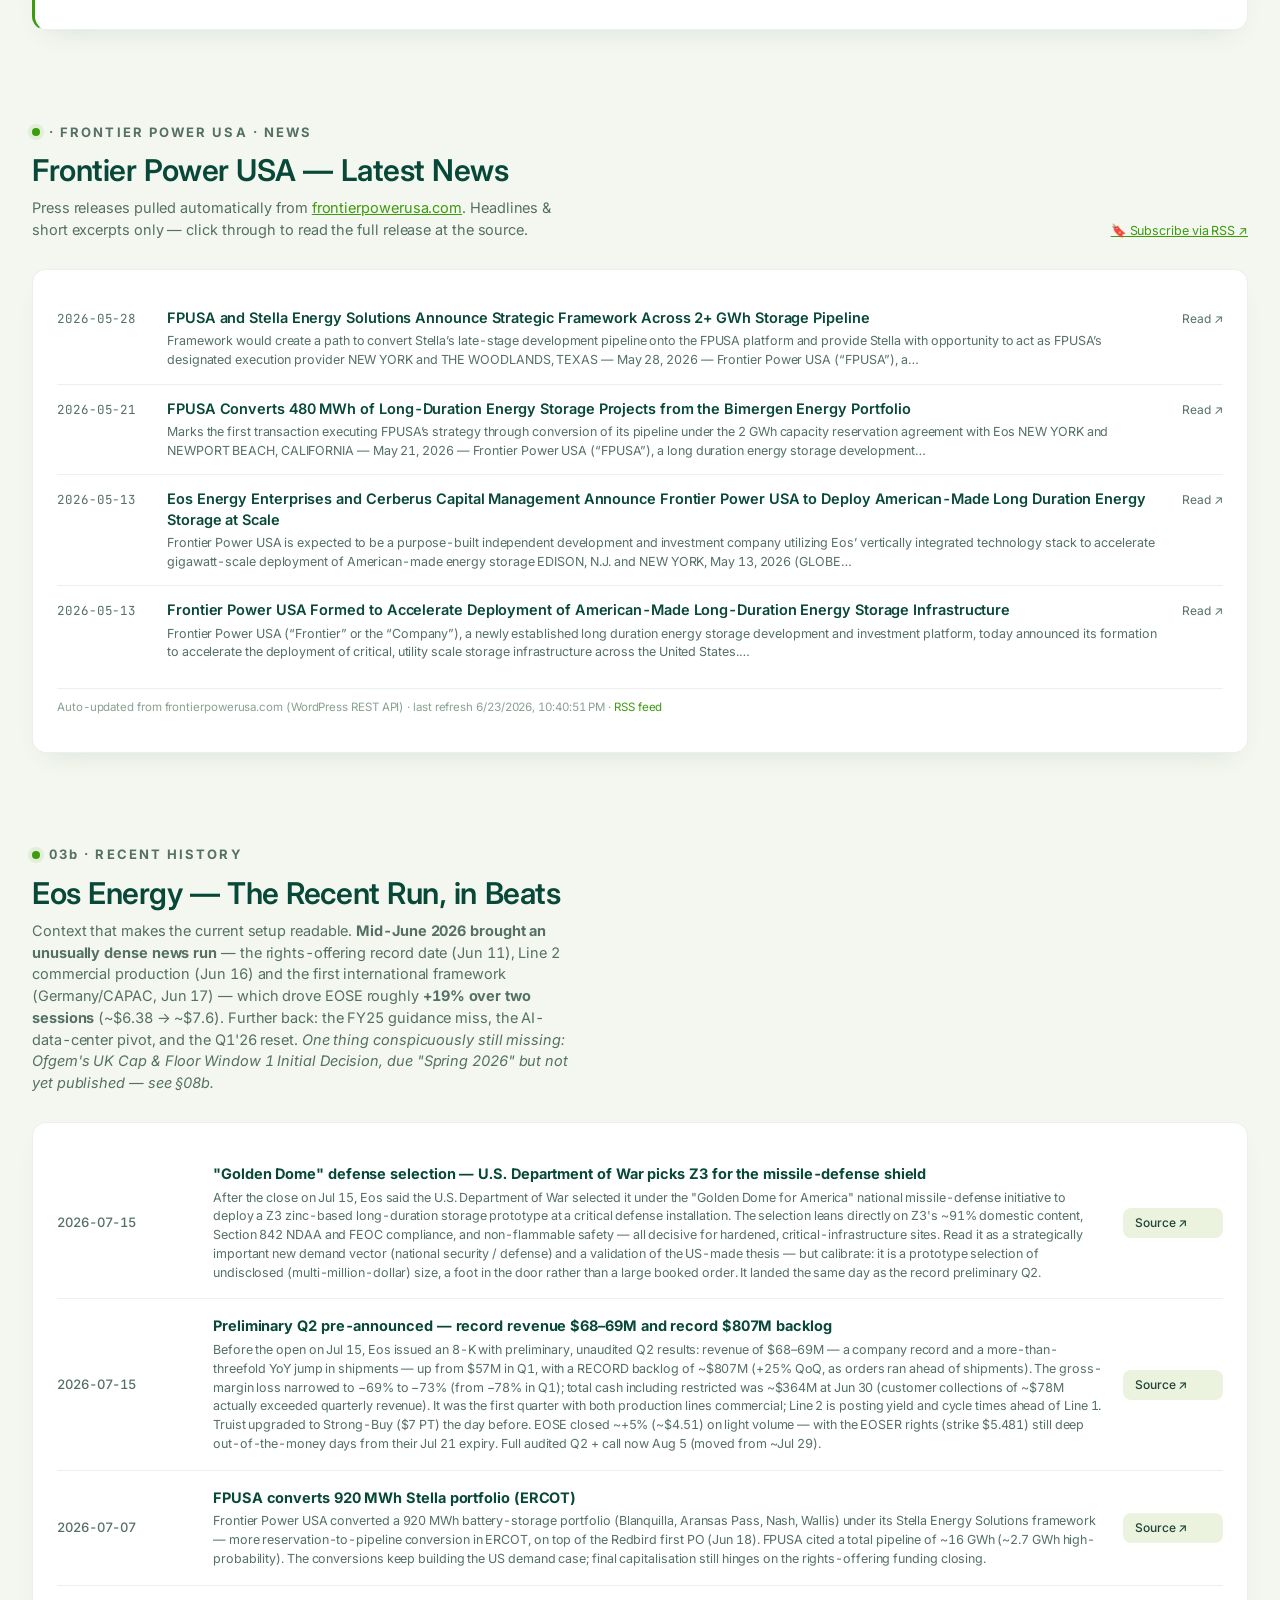
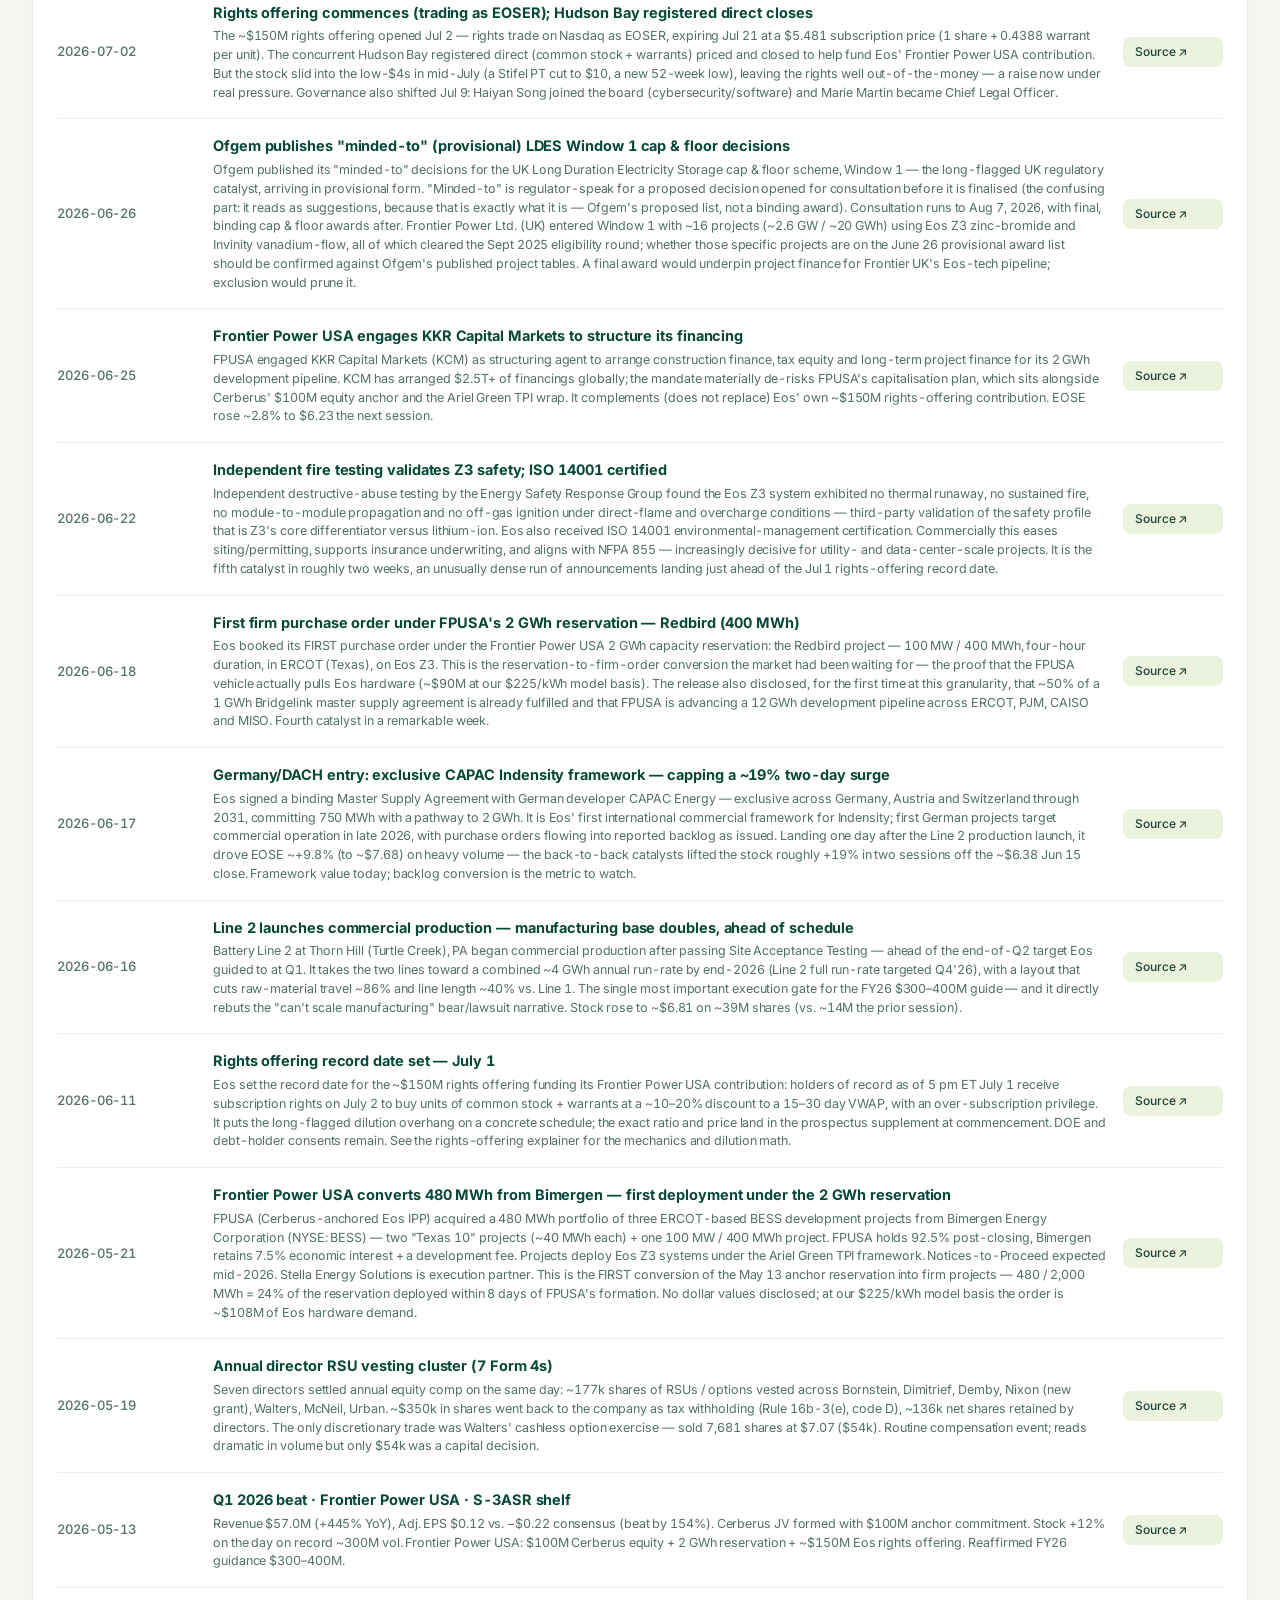
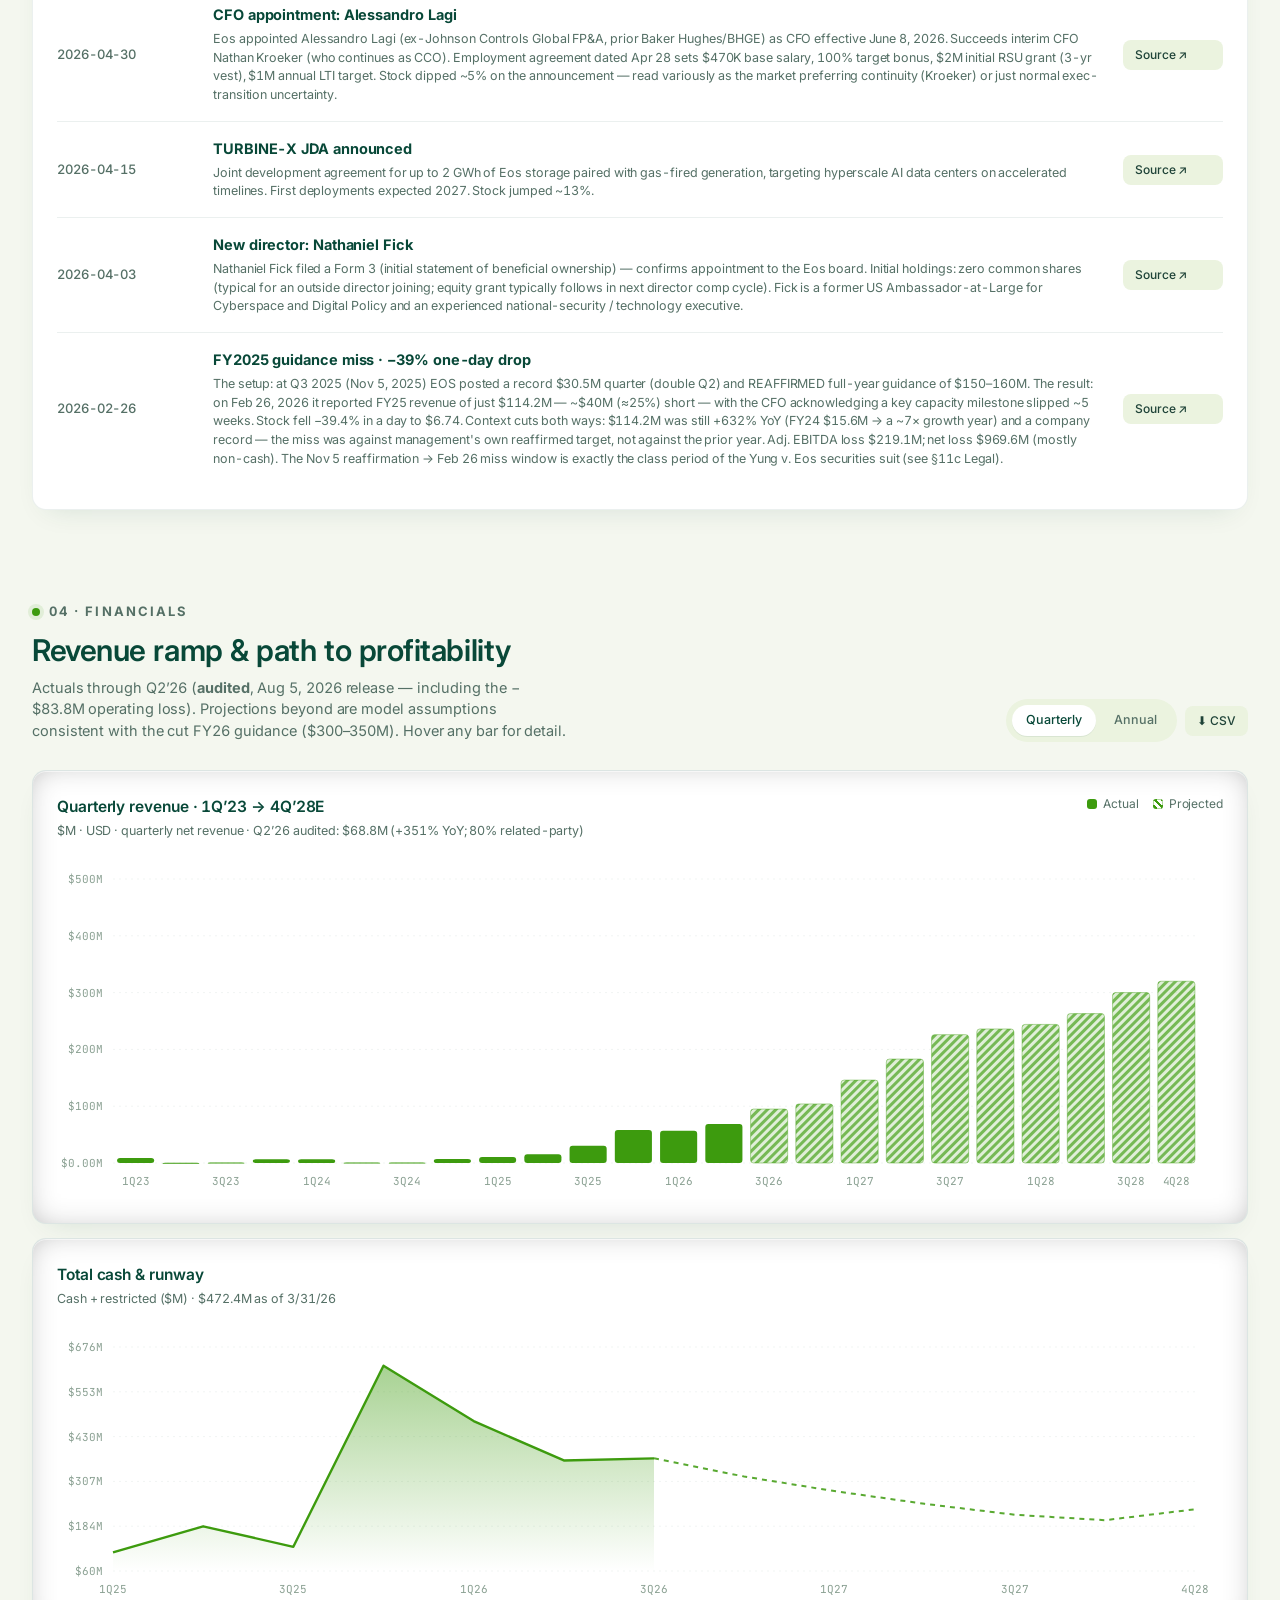
==== commit f0a0d8ad: "chore(morning-note): post-close refresh 2026-08-27" ====
--- a/index.html
+++ b/index.html
@@ -26,11 +26,11 @@
   <meta property="og:title" content="Eos Energy (EOSE) Stock Dashboard — Independent Research" />
   <meta property="og:description" content="Independent EOSE investor dashboard: quarterly financials, bull/bear thesis, Frontier Power USA JV, pipeline data, insider trades, and regulatory catalysts — all linked to primary SEC sources." />
   <meta property="og:url" content="https://eosesource.com/" />
-  <meta property="og:image" content="https://eosesource.com/assets/og-daily.png?v=202608271036" />
-  <meta property="og:image:alt" content="EOSE -5.6% to $3.34 Wed Aug 26 — CCO rally fades, insider Form 4 filed" />
+  <meta property="og:image" content="https://eosesource.com/assets/og-daily.png?v=202608272030" />
+  <meta property="og:image:alt" content="EOSE +22% to ~$4.08 Thu Aug 27 — Thorn Hill consolidation confirmed" />
   <meta property="og:locale" content="en_US" />
   <meta property="article:published_time" content="2026-05-13T00:00:00Z" />
-  <meta property="article:modified_time" content="2026-08-27T10:36:00.000Z" />
+  <meta property="article:modified_time" content="2026-08-27T20:30:00.000Z" />
   <meta property="article:section" content="Investing" />
   <meta property="article:tag" content="EOSE" />
   <meta property="article:tag" content="Eos Energy Enterprises" />
@@ -40,8 +40,8 @@
   <meta name="twitter:card" content="summary_large_image" />
   <meta name="twitter:title" content="Eos Energy (EOSE) Stock Dashboard — Independent Research" />
   <meta name="twitter:description" content="Bull/bear thesis, Frontier JV, pipeline, insider trades, regulatory catalysts — all linked to primary SEC sources. Not investment advice." />
-  <meta name="twitter:image" content="https://eosesource.com/assets/og-daily.png?v=202608271036" />
-  <meta name="twitter:image:alt" content="EOSE -5.6% to $3.34 Wed Aug 26 — CCO rally fades, insider Form 4 filed" />
+  <meta name="twitter:image" content="https://eosesource.com/assets/og-daily.png?v=202608272030" />
+  <meta name="twitter:image:alt" content="EOSE +22% to ~$4.08 Thu Aug 27 — Thorn Hill consolidation confirmed" />
 
   <!-- ============ Structured data (JSON-LD) ============ -->
   <script type="application/ld+json">
@@ -67,7 +67,7 @@
       "headline": "Eos Energy (EOSE) — Q2 2026 Investor Dashboard: Facts, Financials & Open Debates",
       "description": "Independent Eos Energy (EOSE) dashboard: audited Q2 2026 revenue $68.8M (80% related-party), FY guidance cut to $300-350M, Frontier Power USA JV closed, bull vs bear case.",
       "datePublished": "2026-05-13T00:00:00Z",
-      "dateModified": "2026-08-27T10:36:00.000Z",
+      "dateModified": "2026-08-27T20:30:00.000Z",
       "inLanguage": "en-US",
       "image": {
         "@type": "ImageObject",
@@ -326,7 +326,7 @@
     <div class="today" id="today" role="region" aria-label="Today at a glance">
       <div class="today__note">
         <span class="today__tag">Today</span>
-        <a class="today__headline" href="#daily-note" data-today-headline>EOSE -5.6% to $3.34 Wed Aug 26 — CCO rally fades, insider Form 4 filed</a>
+        <a class="today__headline" href="#daily-note" data-today-headline>EOSE +22% to ~$4.08 Thu Aug 27 — Thorn Hill consolidation confirmed</a>
       </div>
       <div class="today__chips" data-today-chips></div>
       <button class="cat__btn" data-ics-download title="Download the upcoming EOSE key dates as a calendar (.ics) file — estimated windows are marked">📅 Calendar</button>
@@ -378,23 +378,22 @@
       <div class="section__head">
         <div>
           <div class="section__num">00 · DAILY NOTE · AUTO-REFRESHED TWICE DAILY</div>
-          <h2 data-mn-headline>EOSE -5.6% to $3.34 Wed Aug 26 — CCO rally fades, insider Form 4 filed</h2>
+          <h2 data-mn-headline>EOSE +22% to ~$4.08 Thu Aug 27 — Thorn Hill consolidation confirmed</h2>
           <p><span data-mn-session>Post-close run · US session wrap</span> · <a href="notes.html" style="color:var(--accent);text-decoration:underline">📚 Past notes</a> · <a href="note-feed.xml" target="_blank" rel="noopener" style="color:var(--accent);text-decoration:underline">🔖 Subscribe via RSS</a></p>
         </div>
-        <div class="right" data-mn-meta style="font-size:12px;color:var(--fg-3)">Updated 2026-08-27 12:36:00 (Stockholm)</div>
+        <div class="right" data-mn-meta style="font-size:12px;color:var(--fg-3)">Updated 2026-08-27 22:30:00 (Stockholm)</div>
       </div>
       <div class="card" style="border-left:3px solid var(--accent)">
-        <p style="font-size:14.5px;line-height:1.65;color:var(--fg-0);margin:0 0 8px" data-mn-takeaway>Eos gave back its post-CCO announcement gains, dropping 5.6% on no fresh catalysts while the S&amp;P gained 0.4%. A Form 4 insider filing hit EDGAR on Aug 26. Pre-market Thu recovers 2.1% to $3.41 on BofA stake build.</p>
-        <div class="mn-price" data-mn-price style="font-size:13px;color:var(--fg-2);margin:0 0 12px"><b>$3.34</b> <span class="neg">-5.65%</span> · <span style="color:var(--fg-3)">close · Wed Aug 26 2026 · Google Finance</span></div>
+        <p style="font-size:14.5px;line-height:1.65;color:var(--fg-0);margin:0 0 8px" data-mn-takeaway>Eos surged ~22% after formally announcing the consolidation of all battery manufacturing at Thorn Hill (Warrendale, PA) — a move telegraphed on the Aug 5 Q2 call and contained within FY2026 guidance of $300–$350 M. Expected 10–15% conversion-cost reduction by 2027.</p>
+        <div class="mn-price" data-mn-price style="font-size:13px;color:var(--fg-2);margin:0 0 12px"><b>$4.08</b> <span class="pos">+22.20%</span> · <span style="color:var(--fg-3)">approx close · Thu Aug 27 2026 · derived from news-reported % move (Yahoo Finance / Simply Wall St)</span></div>
         <ul data-mn-bullets style="padding-left:18px;font-size:13.5px;line-height:1.65;color:var(--fg-1);margin:0;display:grid;gap:8px">
-          <li><b>Price (Wed Aug 26):</b> Closed $3.34 (−5.65%, −$0.20); range $3.31–$3.59; prev close $3.54 (Tue Aug 25). Avg vol ~27.4M. Pre-mkt Thu Aug 27: $3.41 (+2.10%). 52-wk $3.11–$19.86.</li>
-          <li><b>No company catalysts:</b> No new 8-K or press release from Eos on Aug 26. Pullback appears profit-taking after the Aug 25 CCO transition announcement; broad market (S&P +0.43%, Nasdaq +0.43%) moved higher while EOSE diverged lower.</li>
-          <li><b>Form 4 filed (Aug 26):</b> An insider share trade was reported with the SEC on Aug 26 (Stock Titan). Specific insider and transaction size unconfirmed; Kroeker separation agreement amendment (flagged in Aug 24 8-K) may still be forthcoming on EDGAR.</li>
-          <li><b>BofA raises stake (pre-mkt Aug 27):</b> Bank of America Corp DE increased its EOSE position per regulatory disclosure, signaling continued institutional accumulation ahead of near-term catalysts.</li>
-          <li><b>Analyst consensus (unchanged):</b> Stifel Buy/$9, Truist Buy/$7, Needham Buy/$11; JPM Hold/$5, TD Cowen Hold/$4, Roth Hold/$4, B. Riley Neutral/$5 (Aug 14). Street avg PT $6.67 vs $3.34 (+100% implied upside).</li>
-          <li><b>Setup Thu Aug 27:</b> Pre-market +2.1% to $3.41. Watch EDGAR for Kroeker separation amendment and Form 4 detail. Catalysts: Ofgem Window 1 final awards (~Sep 22 est.); NYSERDA BESS (~Sep 30 est.); Q3 earnings ~Nov 4 est. Resistance $3.54; support $3.31.</li>
+          <li><b>Price (Thu Aug 27):</b> Approx. close ~$4.08 (+21.7–22.8%, from $3.34 prev close); volume elevated on Thorn Hill PR. AH ~$4.97 (public.com). 52-wk range $3.11–$19.86. Avg vol ~22 M.</li>
+          <li><b>Thorn Hill consolidation (PR, 09:21 ET):</b> All Z3™ battery mfg relocating from Turtle Creek Bldg 700 to the 432,000 sq ft Thorn Hill facility (Warrendale, PA); Cube assembly/testing stays at Turtle Creek Bldg 200. Target: 10–15% conversion-cost cut; ~4 GWh nameplate capacity once both lines run.</li>
+          <li><b>Employees &amp; timeline:</b> ~250 impacted employees (incl. ~205 USW union workers) each offered a role at Thorn Hill, Bldg 200, or corp HQ. Move starts Q4'26, wraps early 2027, subject to lender approvals. Customer delivery commitments held unchanged.</li>
+          <li><b>Within guidance — no surprise:</b> Consolidation was outlined on the Aug 5 Q2 earnings call. FY2026 guidance remains $300–$350 M; Q2 actuals $68.8 M (+351% YoY); backlog record $807 M. No new 8-K filed today on EDGAR; announcement via press release only.</li>
+          <li><b>Setup Fri Aug 28:</b> Watch EDGAR for lender-approval 8-K on the consolidation. Catalysts: Ofgem Window 1 final awards (~Sep 22 est.); NYSERDA BESS (~Sep 30 est.); Q3 earnings ~Nov est. Analyst PTs: Needham Buy/$11, Stifel Buy/$9, Truist Buy/$7 vs ~$4.08 close. Support $3.74; resistance $4.40.</li>
         </ul>
-        <p data-mn-sources style="font-size:12px;color:var(--fg-3);margin-top:14px;border-top:1px solid var(--line-1);padding-top:10px">Sources: <a href="https://www.google.com/finance/quote/EOSE:NASDAQ" target="_blank" rel="noopener" style="color:var(--accent);text-decoration:underline">EOSE quote — Google Finance</a> · <a href="https://finance.yahoo.com/quote/EOSE/" target="_blank" rel="noopener" style="color:var(--accent);text-decoration:underline">EOSE quote — Yahoo Finance</a> · <a href="https://investors.eose.com/news-releases" target="_blank" rel="noopener" style="color:var(--accent);text-decoration:underline">Eos IR news releases</a> · <a href="https://www.stocktitan.net/sec-filings/EOSE/form-4-eos-energy-enterprises-inc-insider-trading-activity-bb78bc9e4e58.html" target="_blank" rel="noopener" style="color:var(--accent);text-decoration:underline">EOSE Form 4 — Stock Titan</a> · <a href="https://www.marketbeat.com/instant-alerts/filing-bank-of-america-corp-de-raises-stock-position-in-eos-energy-enterprises-inc-eose-2026-08-27/" target="_blank" rel="noopener" style="color:var(--accent);text-decoration:underline">BofA stake raise — MarketBeat</a></p>
+        <p data-mn-sources style="font-size:12px;color:var(--fg-3);margin-top:14px;border-top:1px solid var(--line-1);padding-top:10px">Sources: <a href="https://www.globenewswire.com/news-release/2026/08/27/3352097/0/en/eos-energy-enterprises-to-consolidate-battery-manufacturing-at-thorn-hill-location.html" target="_blank" rel="noopener" style="color:var(--accent);text-decoration:underline">Thorn Hill consolidation PR — GlobeNewswire</a> · <a href="https://finance.yahoo.com/markets/stocks/articles/eos-energy-eose-21-7-161233365.html" target="_blank" rel="noopener" style="color:var(--accent);text-decoration:underline">EOSE +21.7% on consolidation — Yahoo Finance</a> · <a href="https://simplywall.st/stocks/us/capital-goods/nasdaq-eose/eos-energy-enterprises/news/why-eos-energy-eose-is-up-228-after-tightening-2026-outlook" target="_blank" rel="noopener" style="color:var(--accent);text-decoration:underline">EOSE +22.8% — Simply Wall St</a> · <a href="https://finance.yahoo.com/quote/EOSE/" target="_blank" rel="noopener" style="color:var(--accent);text-decoration:underline">EOSE quote — Yahoo Finance</a> · <a href="https://investors.eose.com/news-releases" target="_blank" rel="noopener" style="color:var(--accent);text-decoration:underline">Eos IR news releases</a></p>
       </div>
       <!-- mn:static:end -->
     </section>
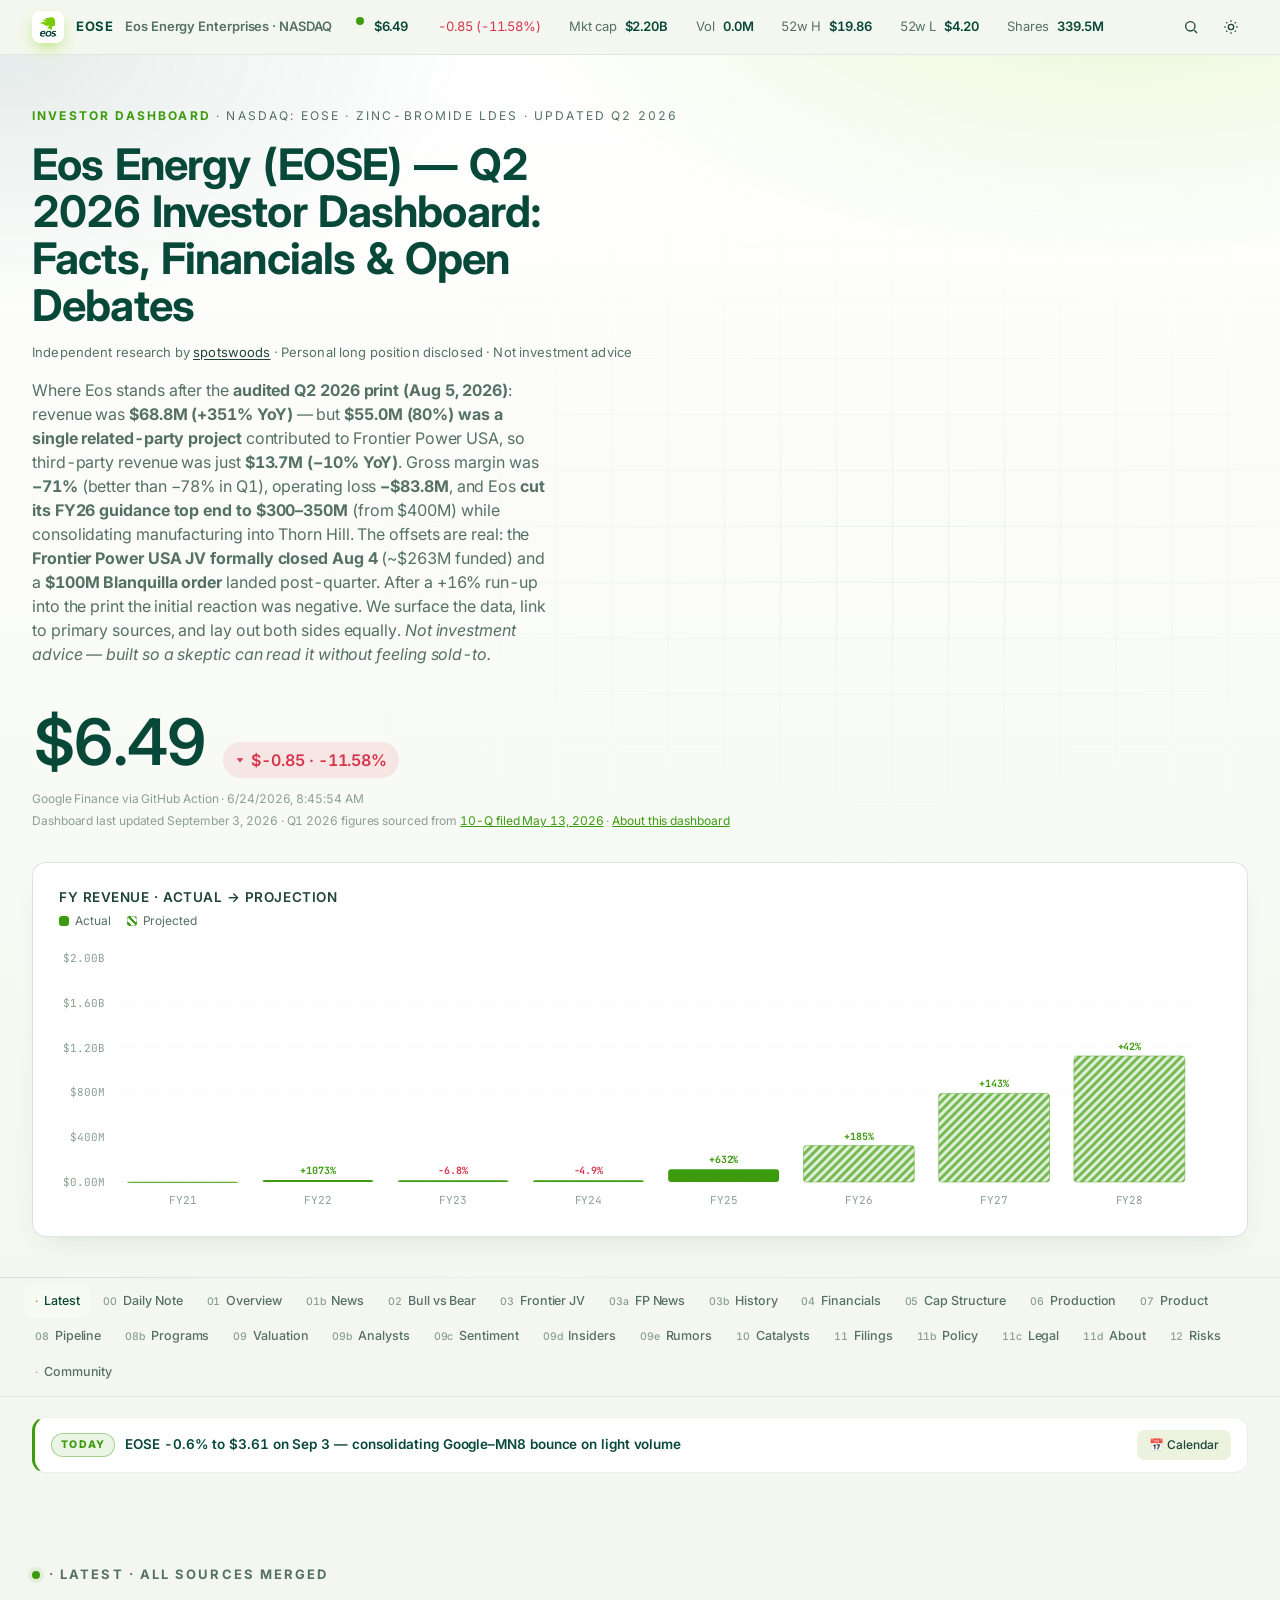
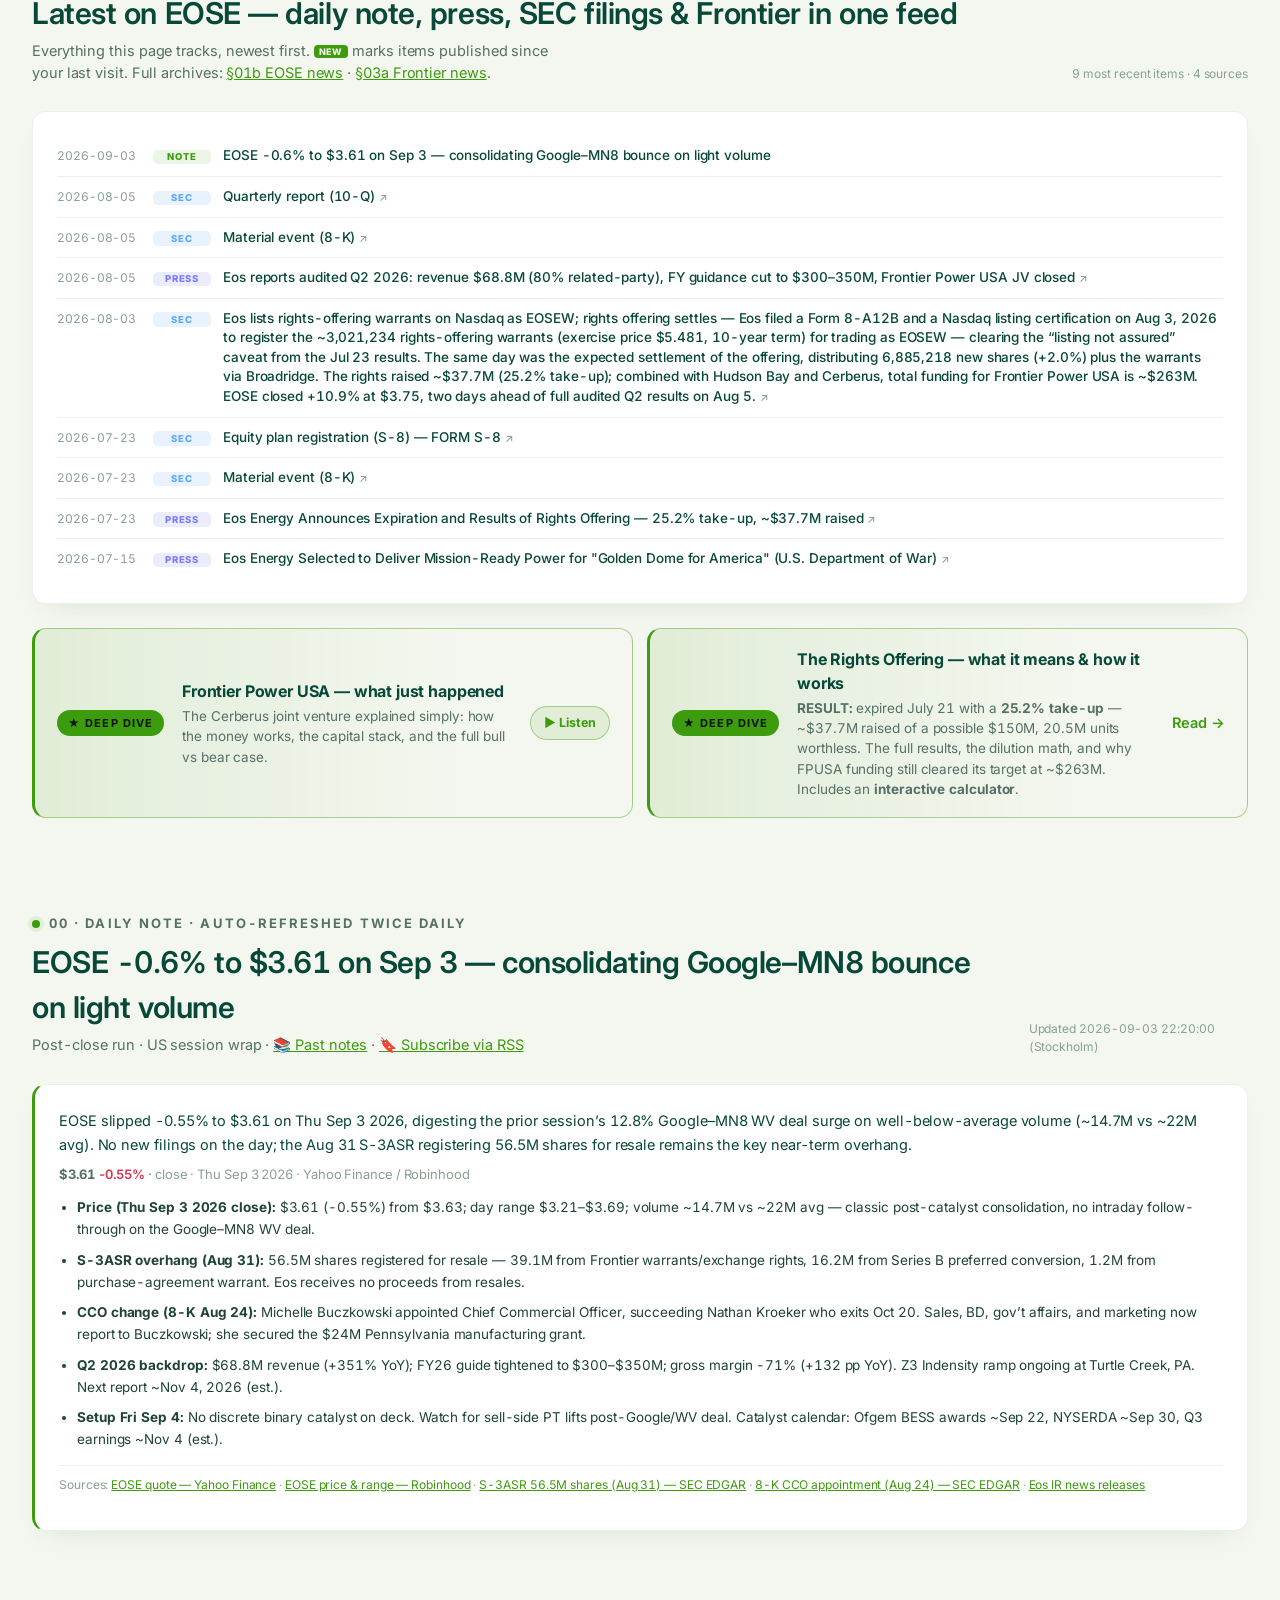
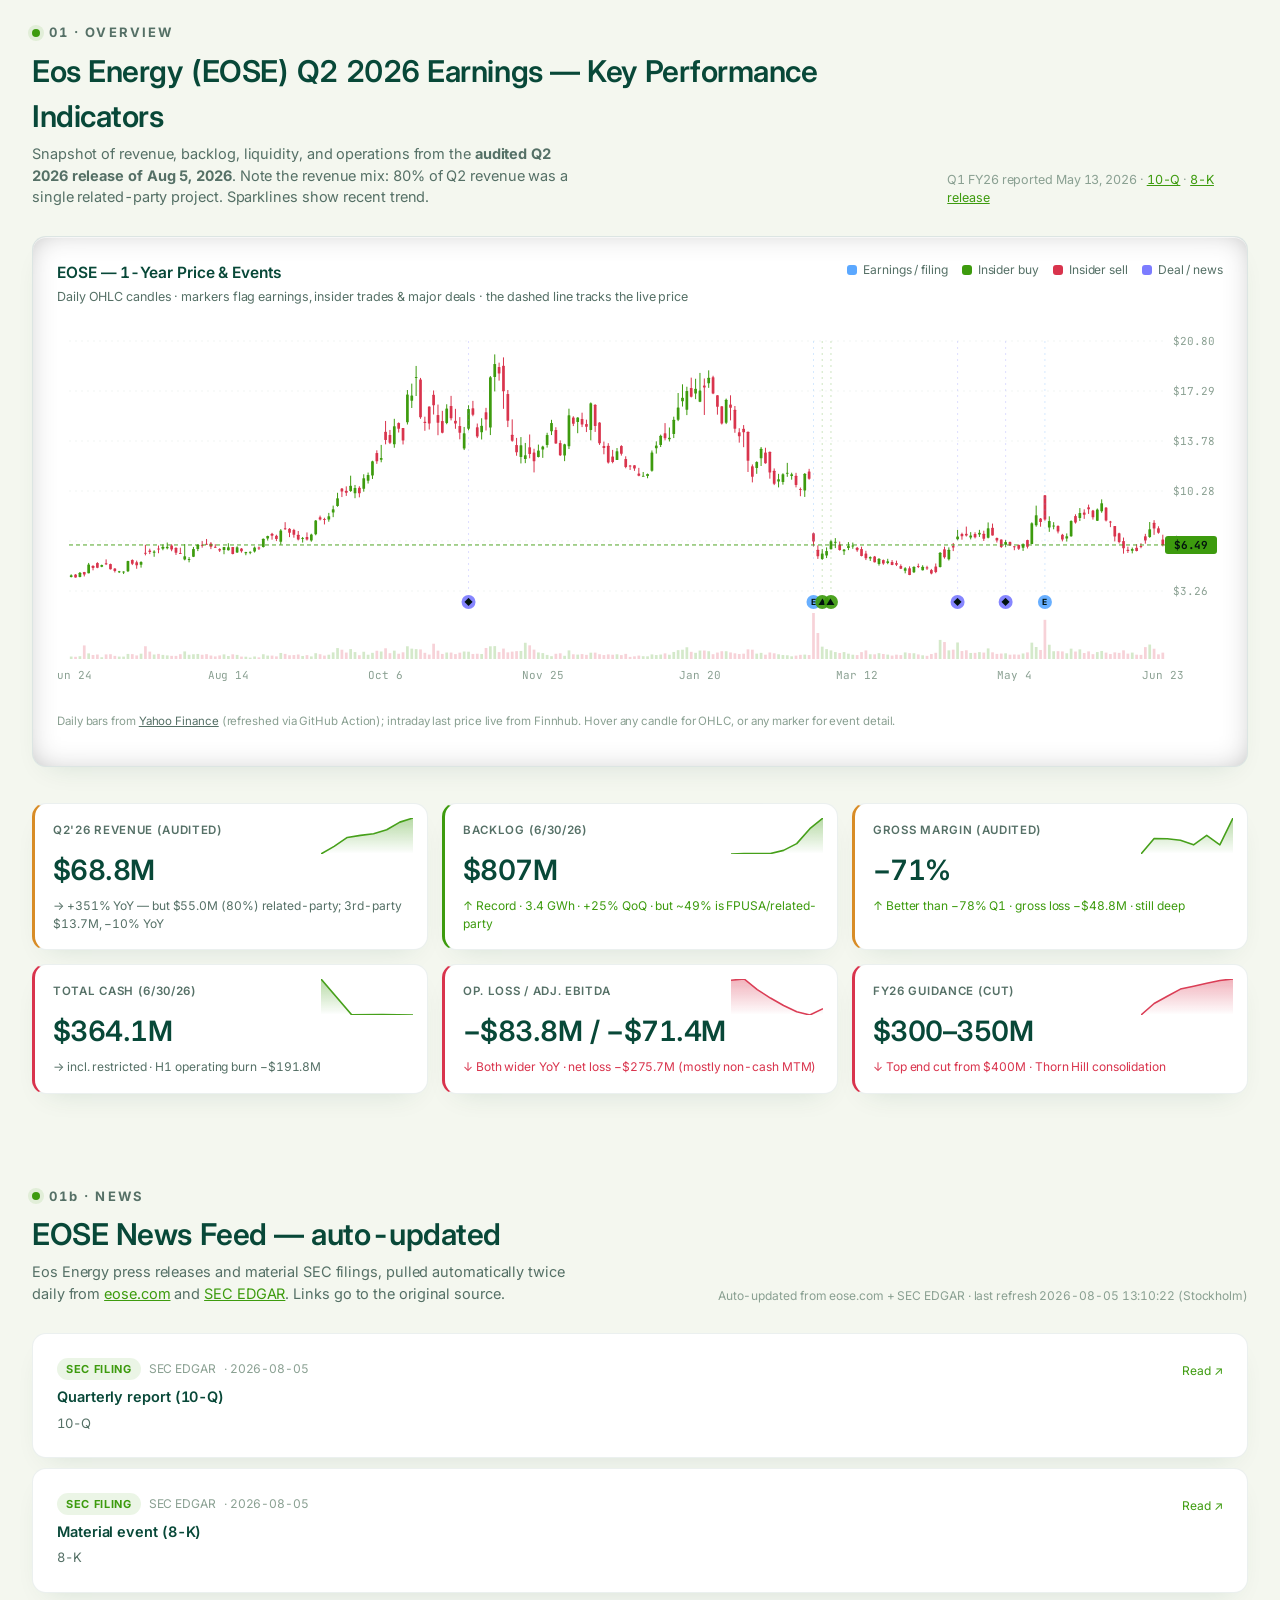
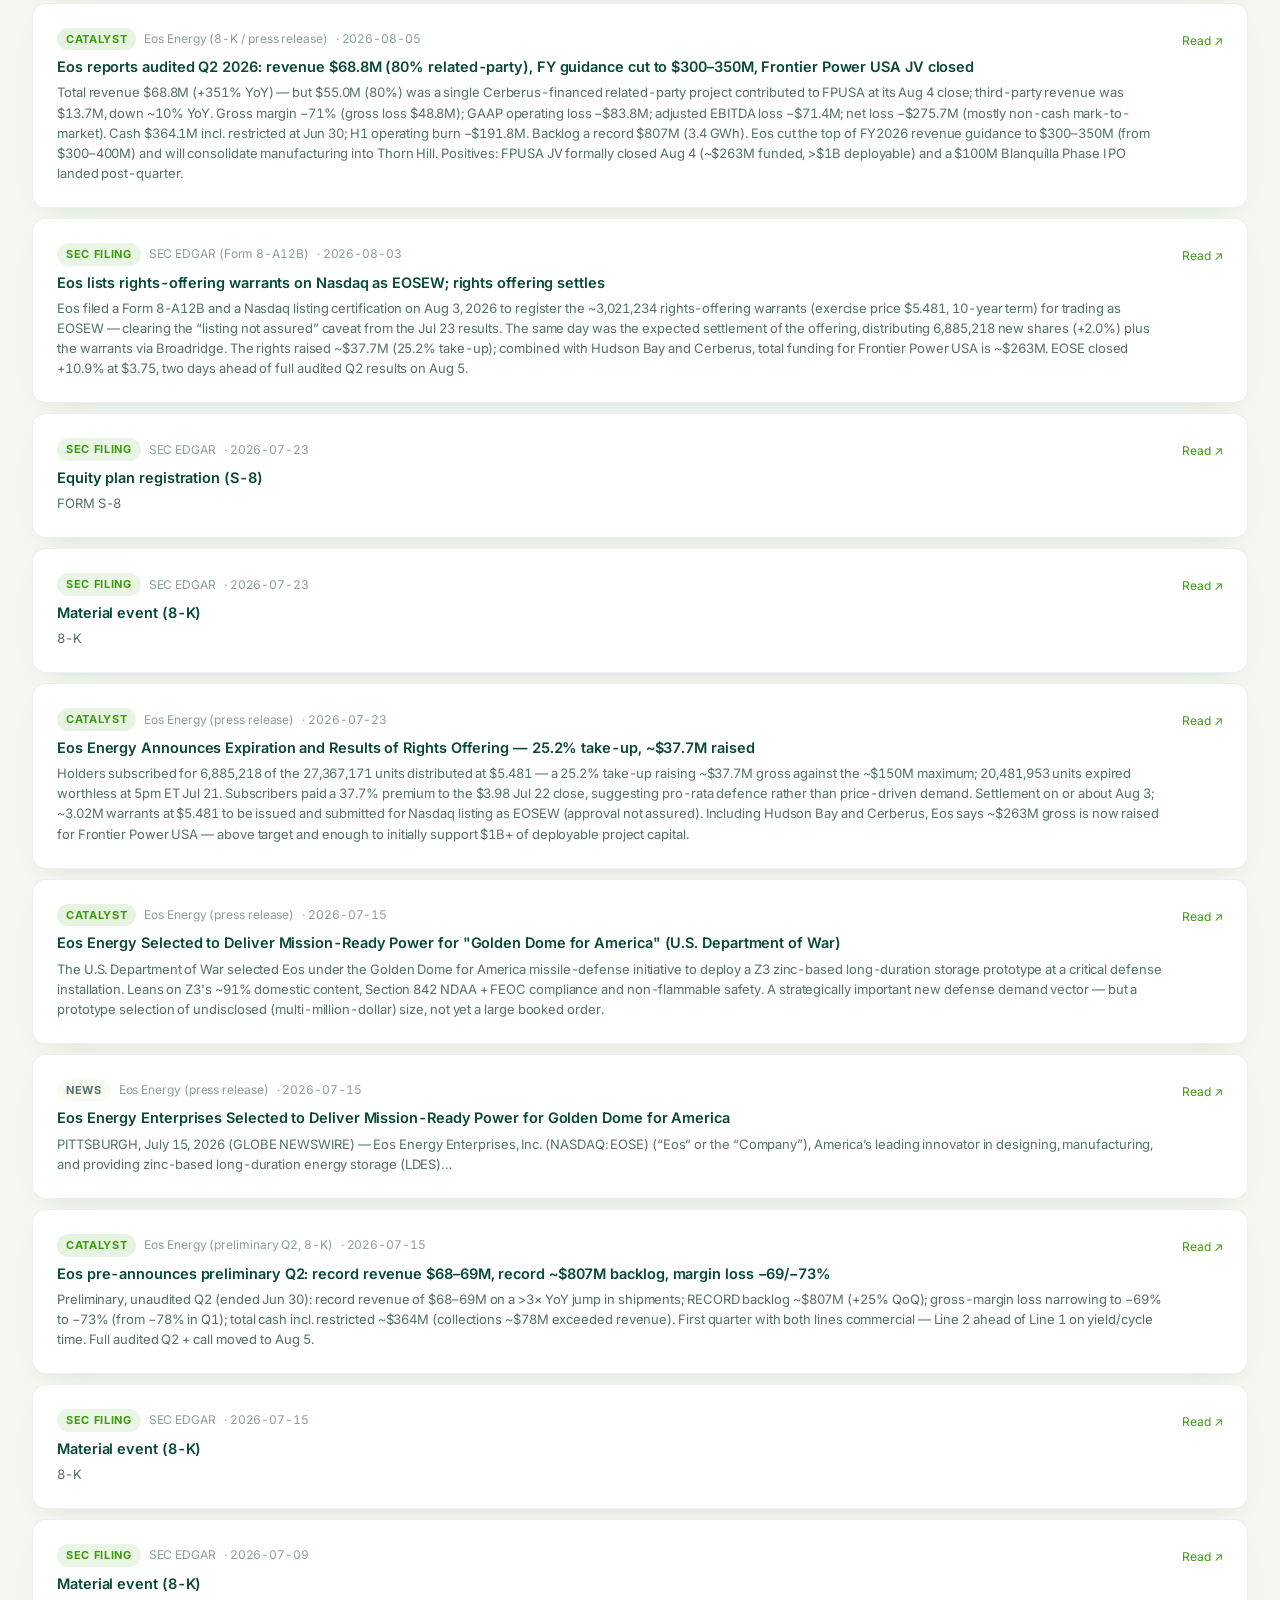
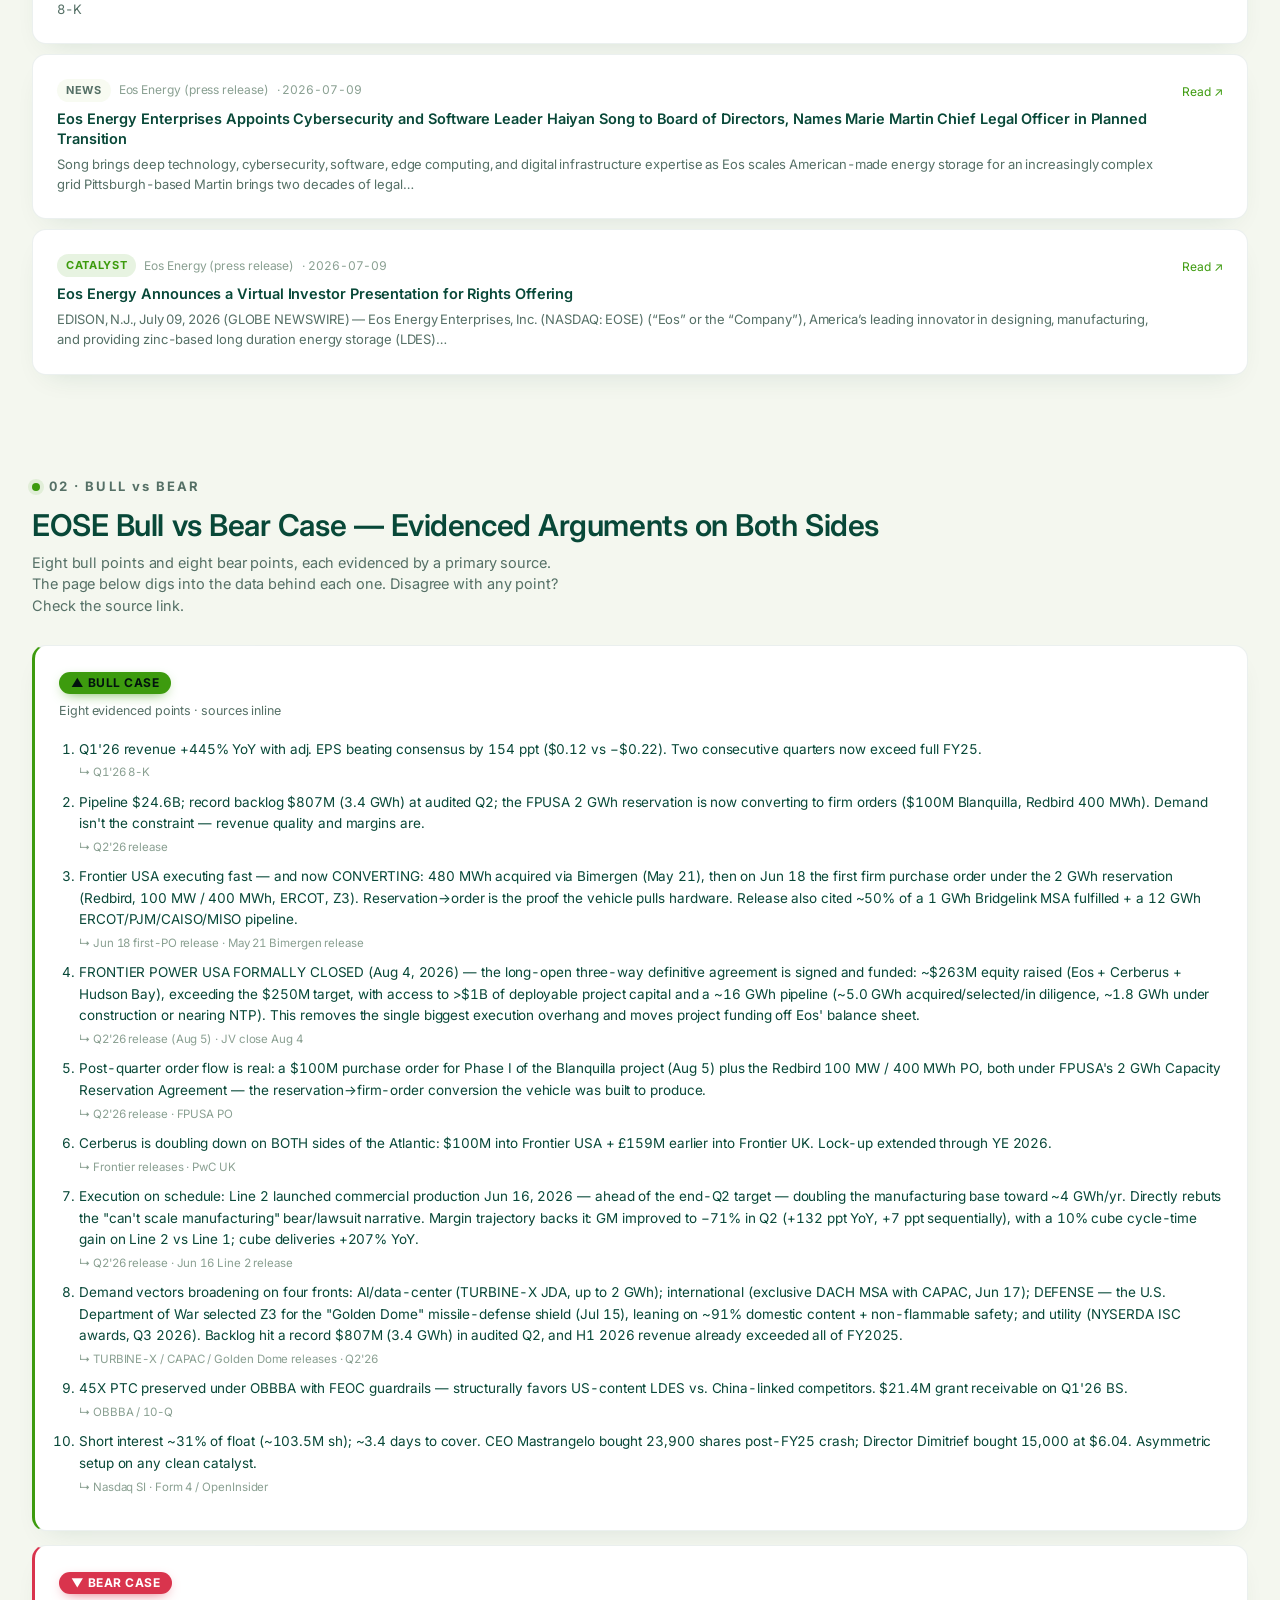
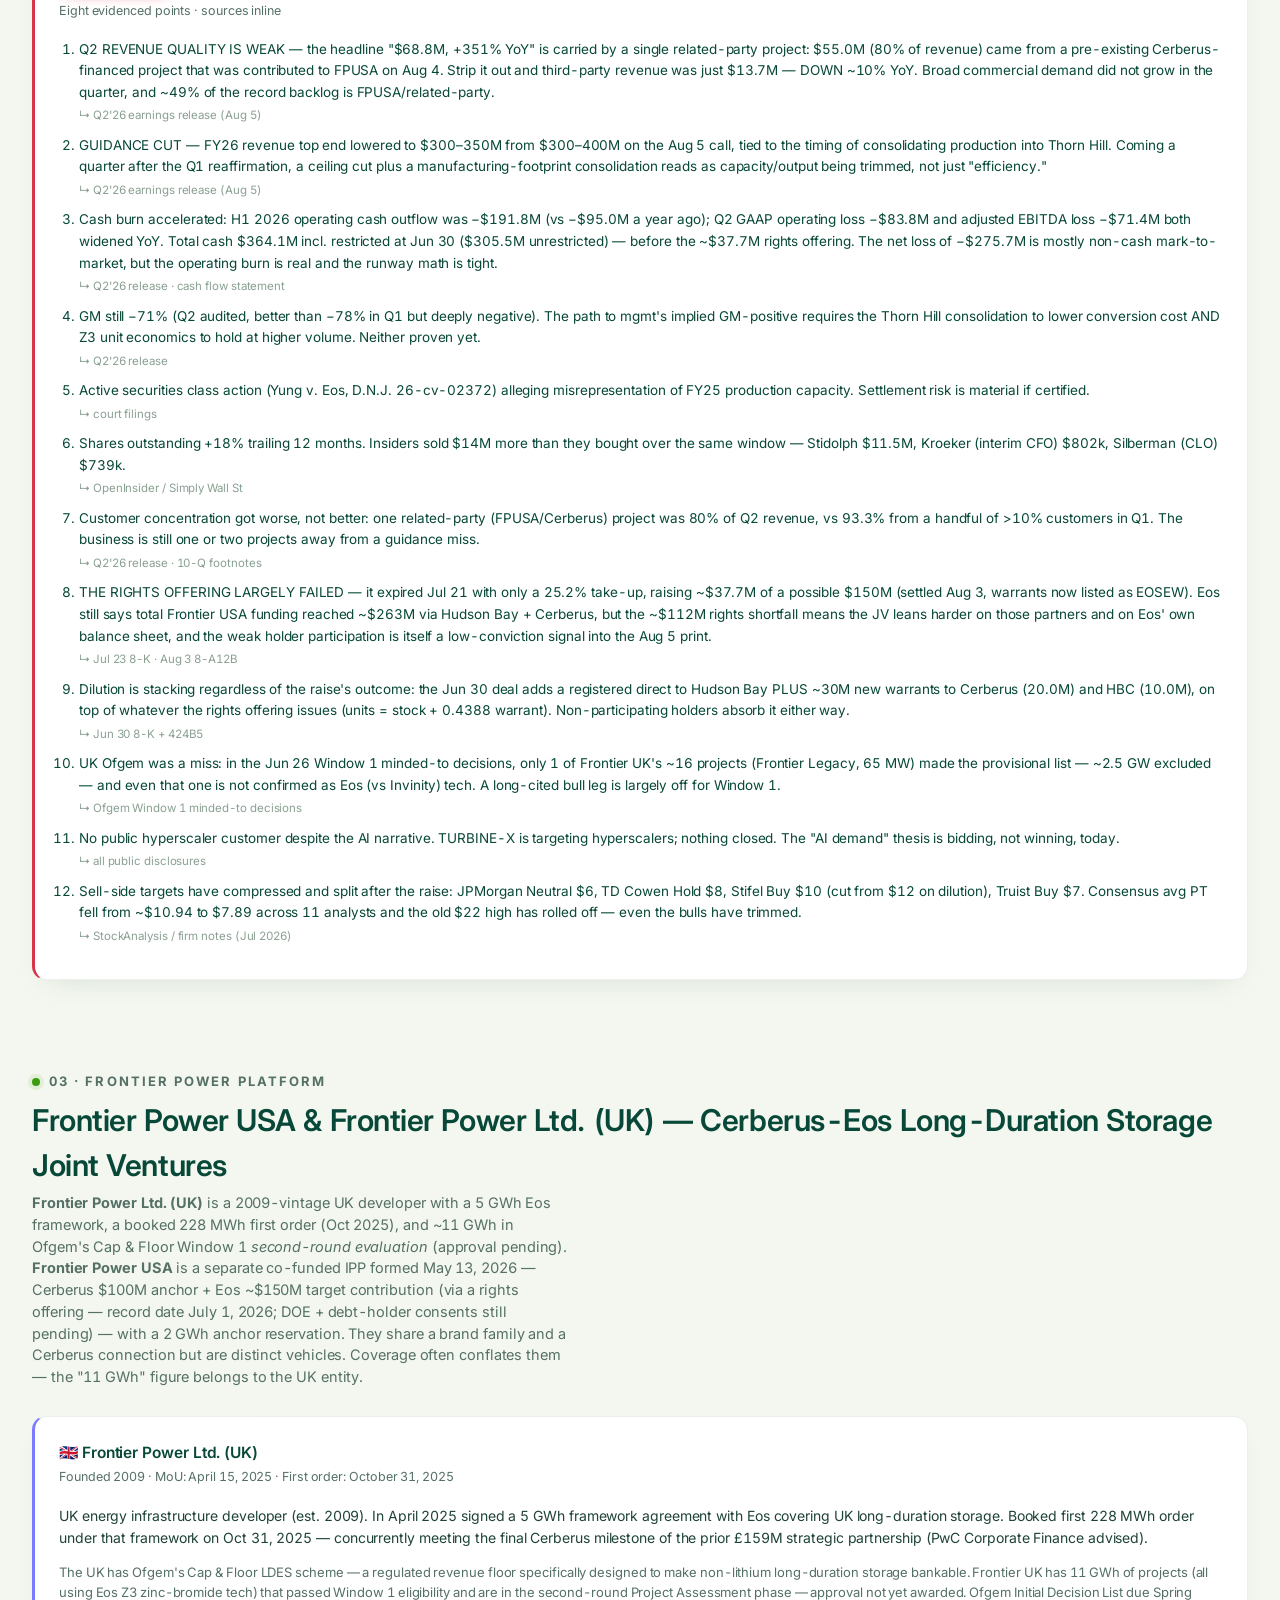
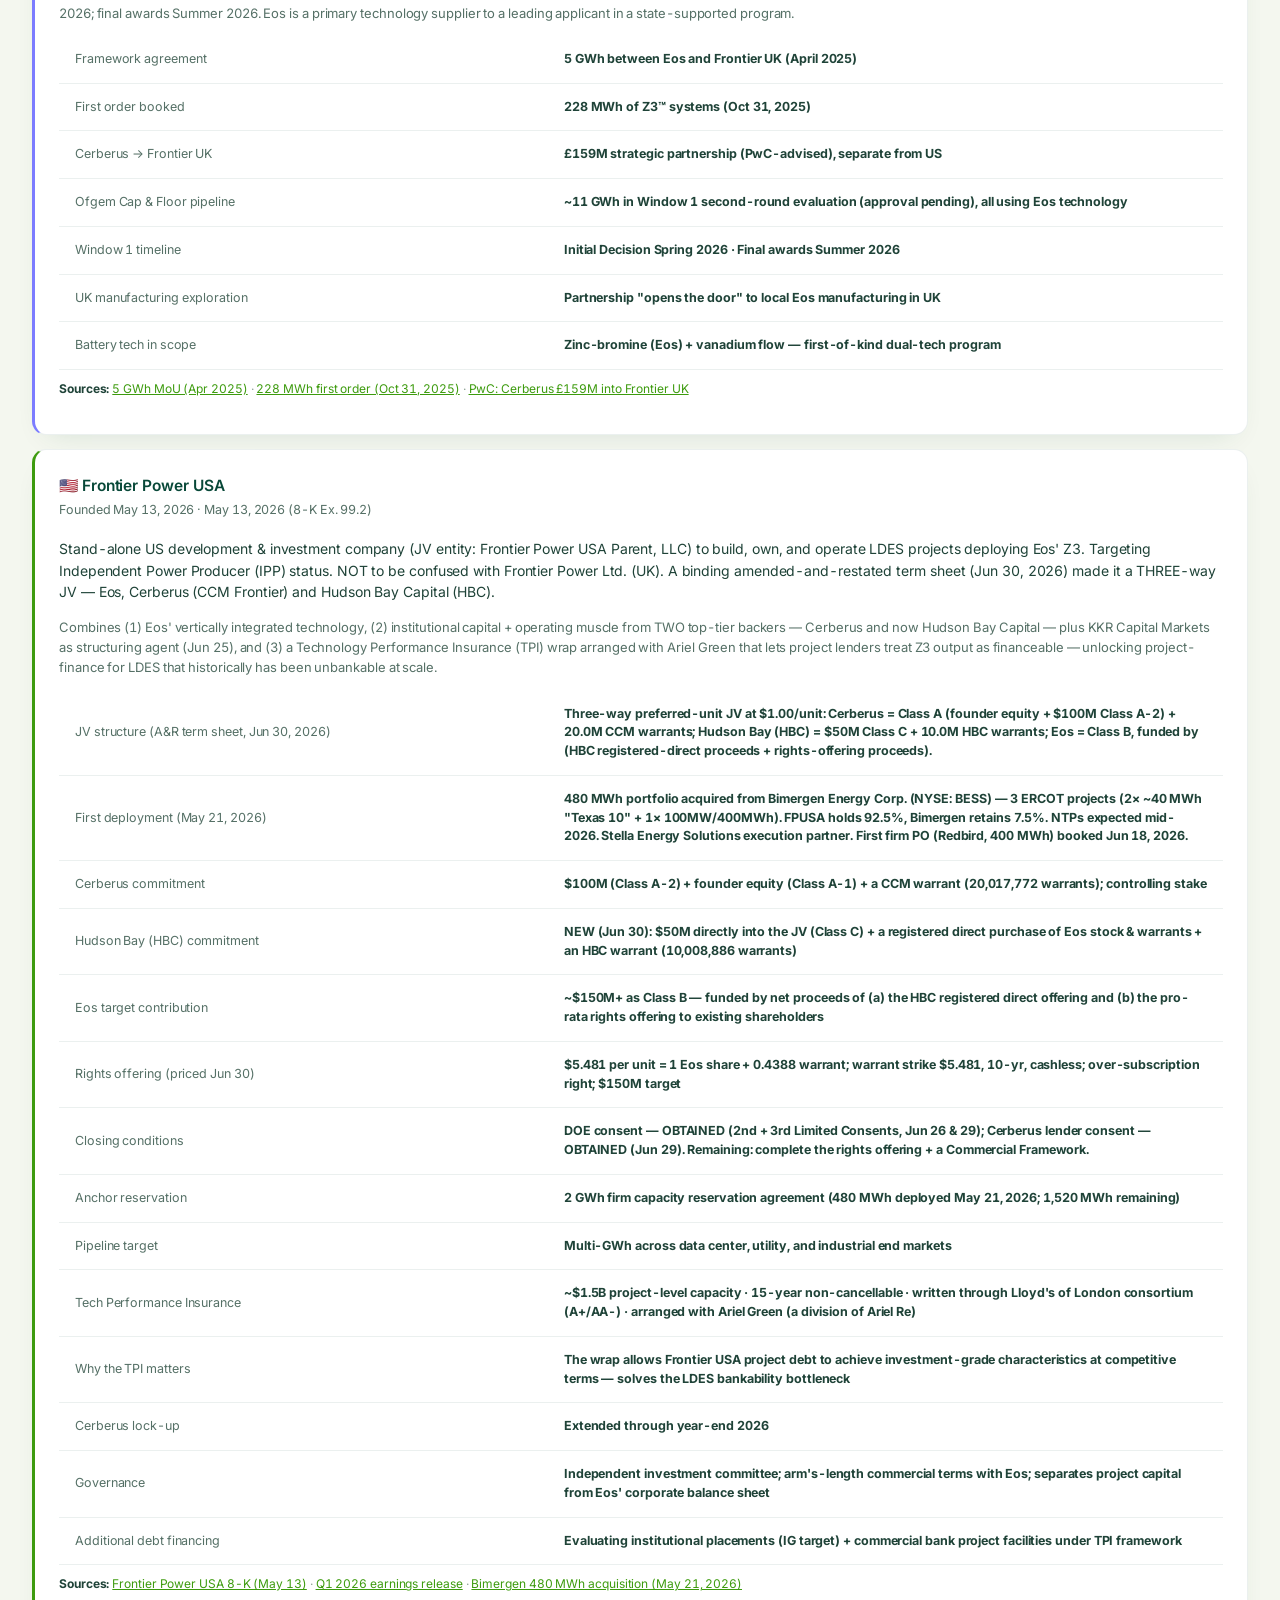
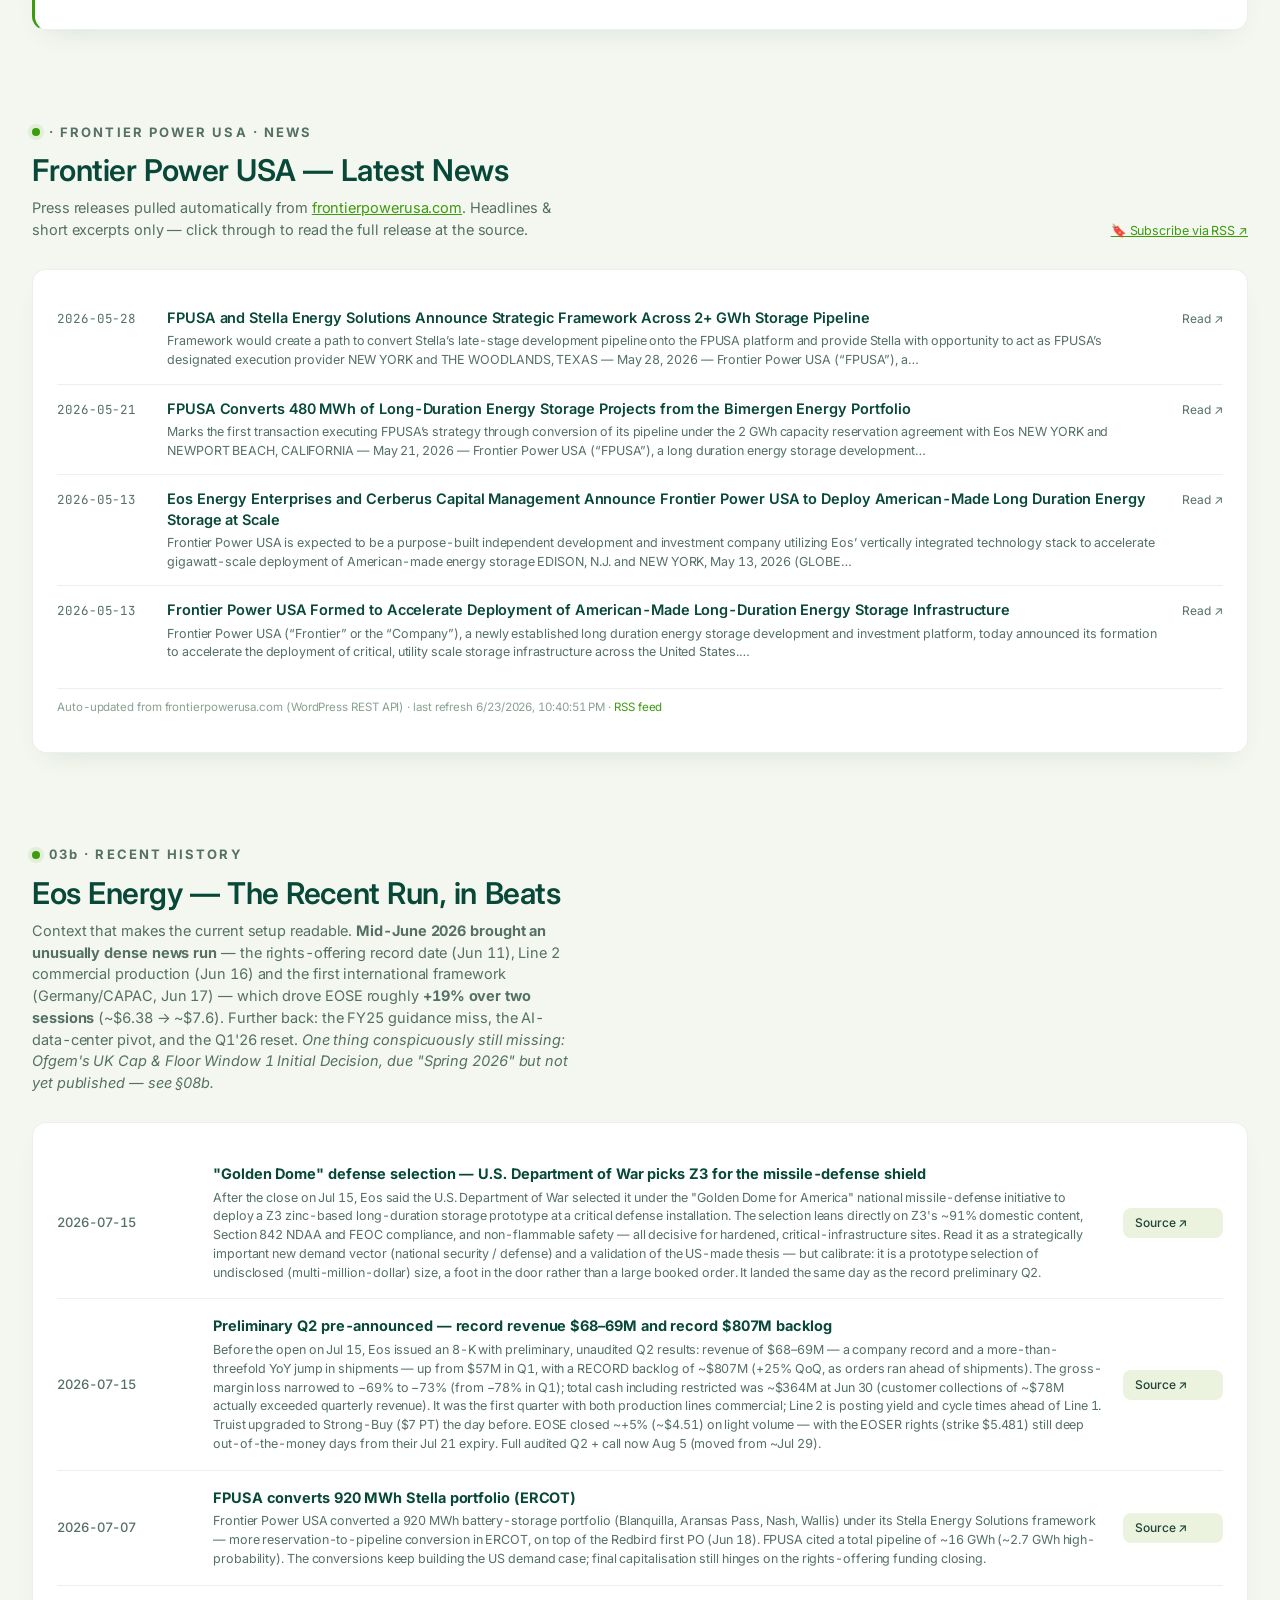
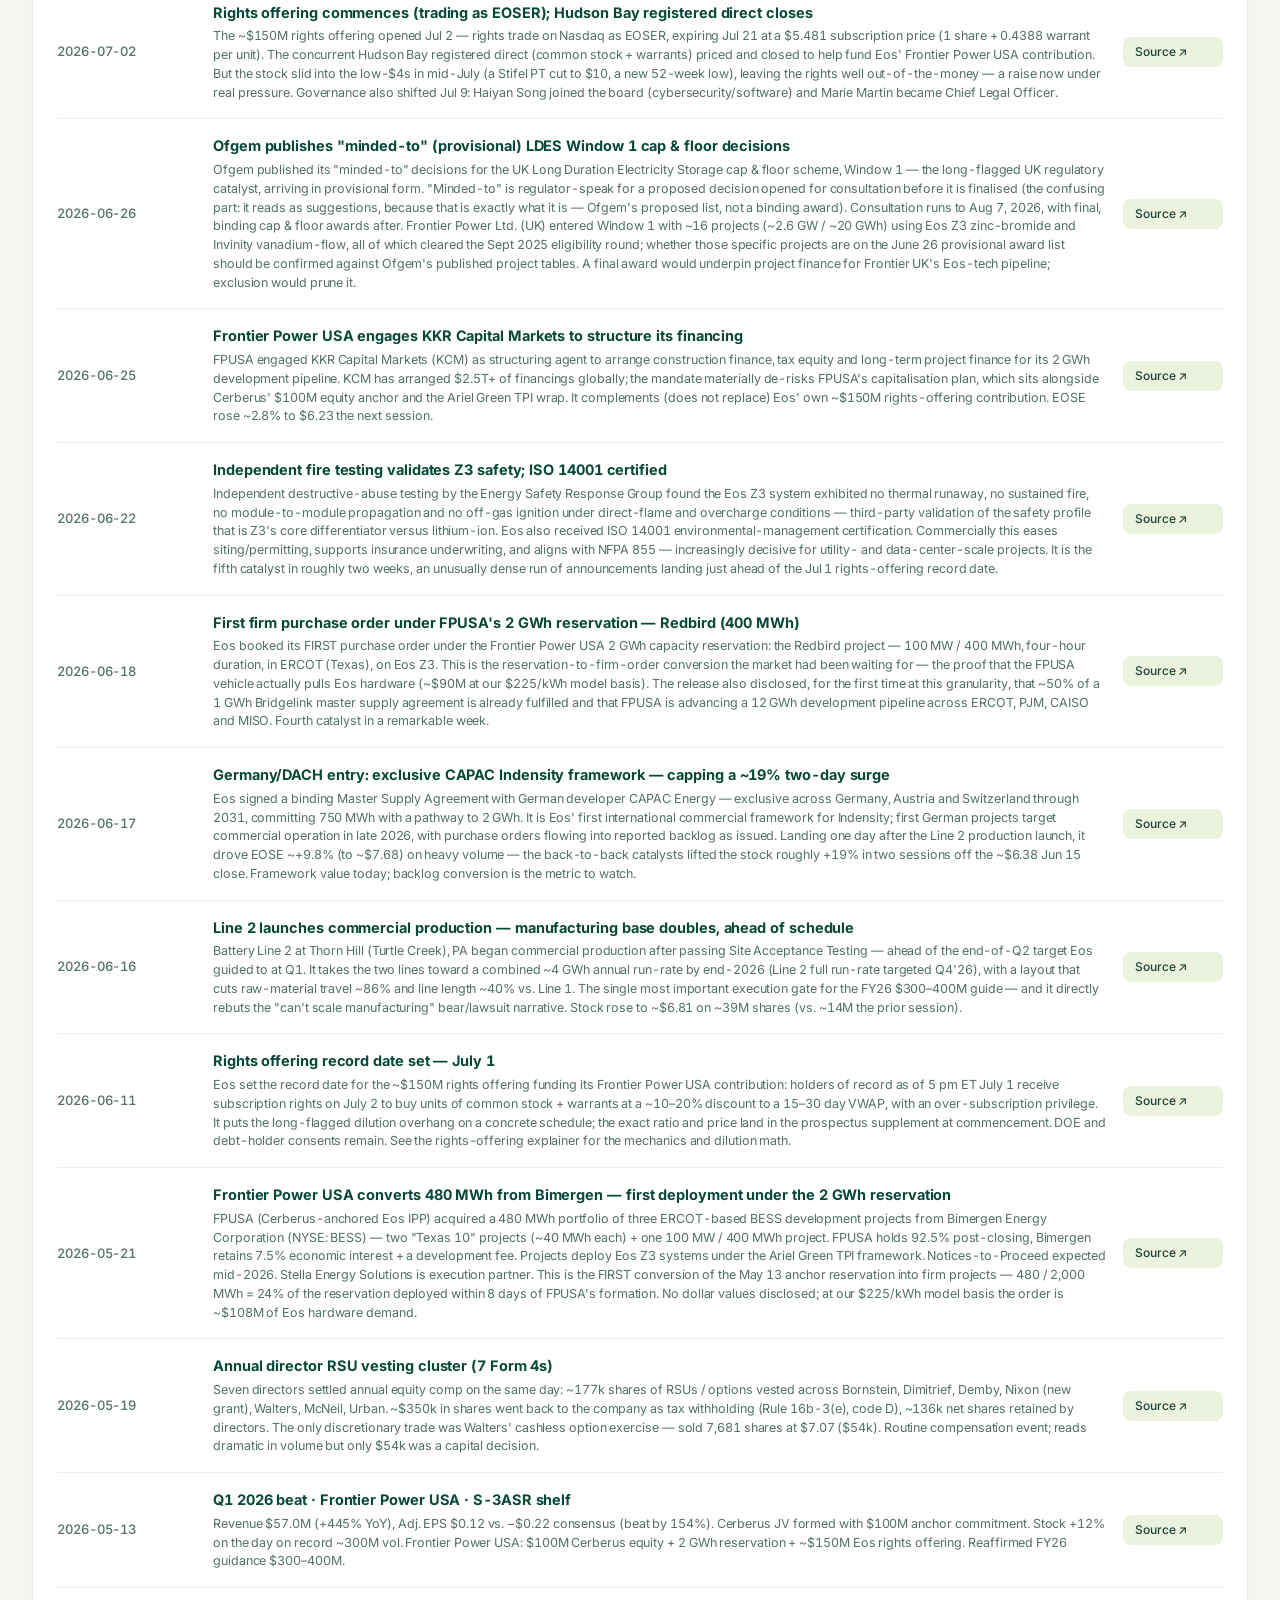
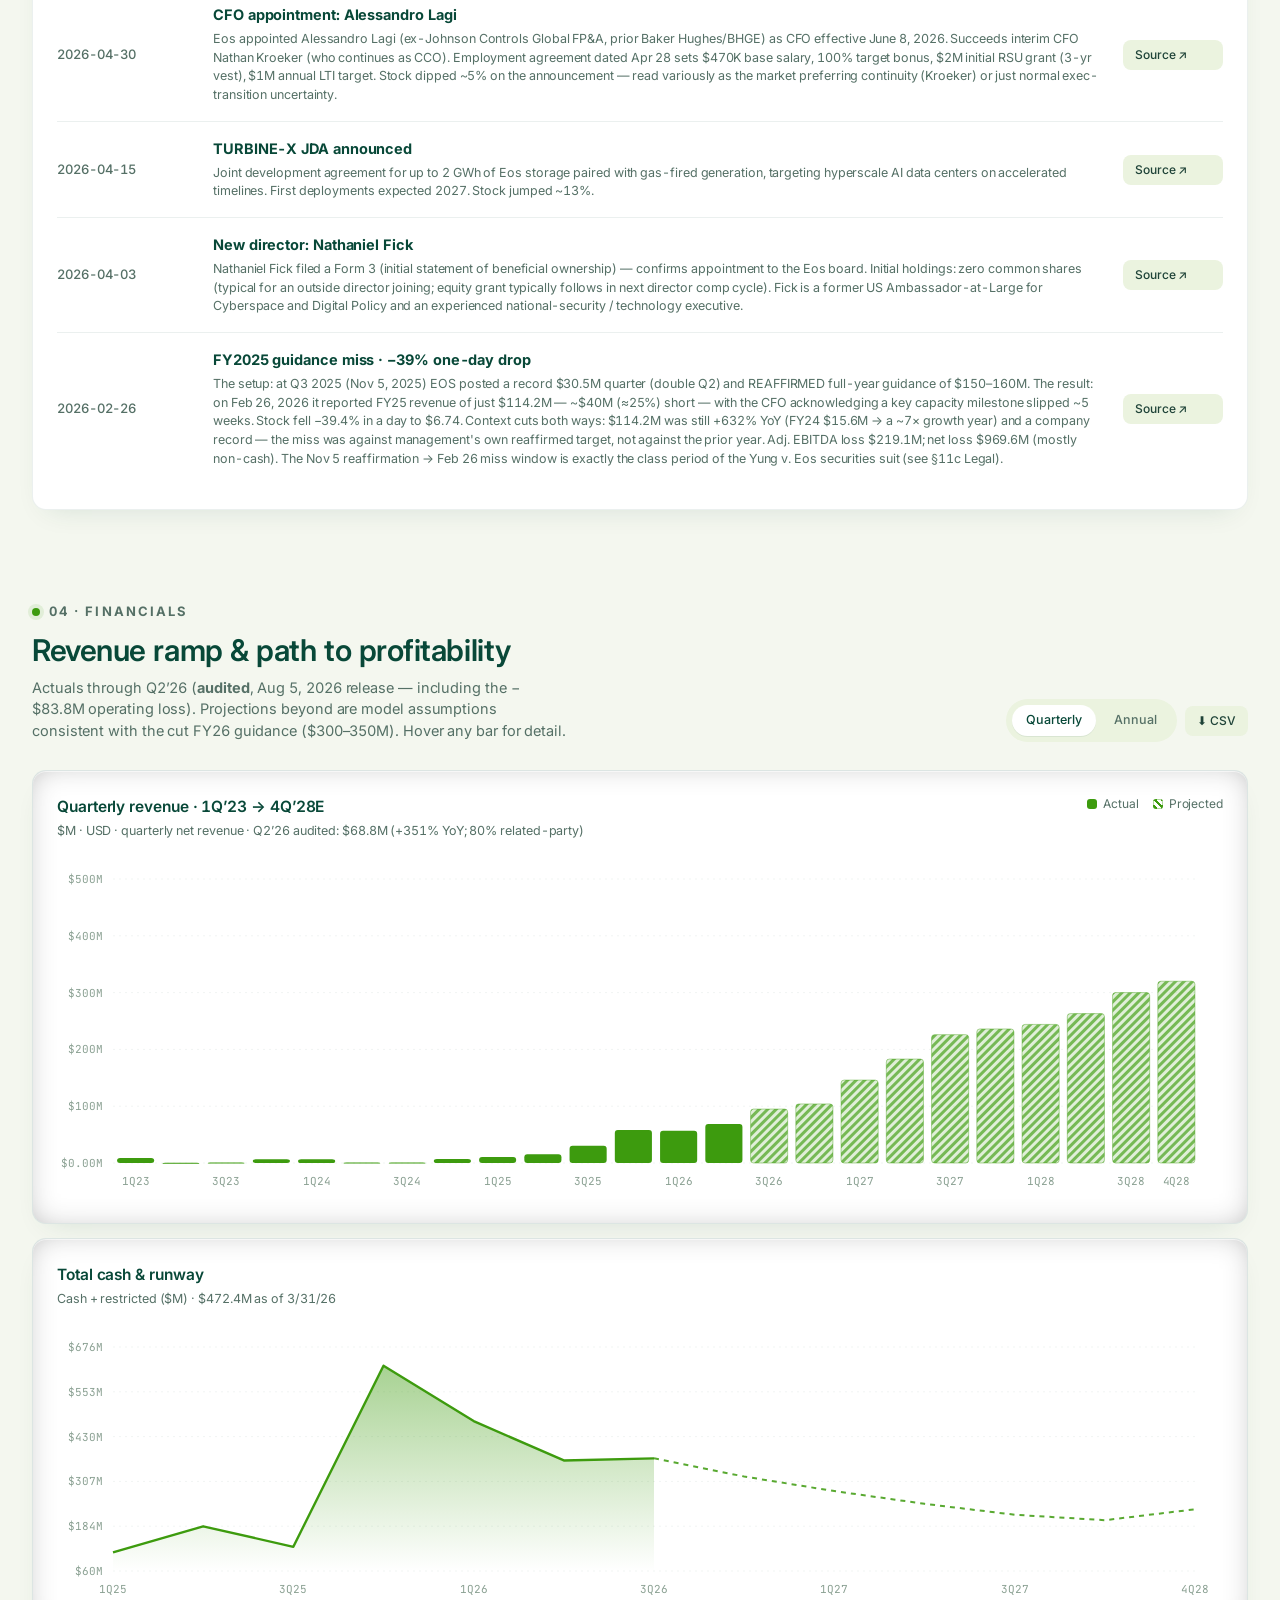
==== commit 6959a716: "chore(morning-note): post-close refresh 2026-09-03" ====
--- a/index.html
+++ b/index.html
@@ -26,11 +26,11 @@
   <meta property="og:title" content="Eos Energy (EOSE) Stock Dashboard — Independent Research" />
   <meta property="og:description" content="Independent EOSE investor dashboard: quarterly financials, bull/bear thesis, Frontier Power USA JV, pipeline data, insider trades, and regulatory catalysts — all linked to primary SEC sources." />
   <meta property="og:url" content="https://eosesource.com/" />
-  <meta property="og:image" content="https://eosesource.com/assets/og-daily.png?v=202608272030" />
-  <meta property="og:image:alt" content="EOSE +22% to ~$4.08 Thu Aug 27 — Thorn Hill consolidation confirmed" />
+  <meta property="og:image" content="https://eosesource.com/assets/og-daily.png?v=202609032020" />
+  <meta property="og:image:alt" content="EOSE -0.6% to $3.61 on Sep 3 — consolidating Google–MN8 bounce on light volume" />
   <meta property="og:locale" content="en_US" />
   <meta property="article:published_time" content="2026-05-13T00:00:00Z" />
-  <meta property="article:modified_time" content="2026-08-27T20:30:00.000Z" />
+  <meta property="article:modified_time" content="2026-09-03T20:20:00.000Z" />
   <meta property="article:section" content="Investing" />
   <meta property="article:tag" content="EOSE" />
   <meta property="article:tag" content="Eos Energy Enterprises" />
@@ -40,8 +40,8 @@
   <meta name="twitter:card" content="summary_large_image" />
   <meta name="twitter:title" content="Eos Energy (EOSE) Stock Dashboard — Independent Research" />
   <meta name="twitter:description" content="Bull/bear thesis, Frontier JV, pipeline, insider trades, regulatory catalysts — all linked to primary SEC sources. Not investment advice." />
-  <meta name="twitter:image" content="https://eosesource.com/assets/og-daily.png?v=202608272030" />
-  <meta name="twitter:image:alt" content="EOSE +22% to ~$4.08 Thu Aug 27 — Thorn Hill consolidation confirmed" />
+  <meta name="twitter:image" content="https://eosesource.com/assets/og-daily.png?v=202609032020" />
+  <meta name="twitter:image:alt" content="EOSE -0.6% to $3.61 on Sep 3 — consolidating Google–MN8 bounce on light volume" />
 
   <!-- ============ Structured data (JSON-LD) ============ -->
   <script type="application/ld+json">
@@ -67,7 +67,7 @@
       "headline": "Eos Energy (EOSE) — Q2 2026 Investor Dashboard: Facts, Financials & Open Debates",
       "description": "Independent Eos Energy (EOSE) dashboard: audited Q2 2026 revenue $68.8M (80% related-party), FY guidance cut to $300-350M, Frontier Power USA JV closed, bull vs bear case.",
       "datePublished": "2026-05-13T00:00:00Z",
-      "dateModified": "2026-08-27T20:30:00.000Z",
+      "dateModified": "2026-09-03T20:20:00.000Z",
       "inLanguage": "en-US",
       "image": {
         "@type": "ImageObject",
@@ -268,7 +268,7 @@
         </div>
         <div class="hero__asof" data-hero-asof>Google Finance via GitHub Action · refreshes every ~5 min</div>
         <div class="hero__asof" style="margin-top:4px">
-          Dashboard last updated <time datetime="2026-08-27" itemprop="dateModified" data-dash-updated>August 27, 2026</time>
+          Dashboard last updated <time datetime="2026-09-03" itemprop="dateModified" data-dash-updated>September 3, 2026</time>
           · Q1 2026 figures sourced from
           <a href="https://www.sec.gov/Archives/edgar/data/1805077/000162828026034368/eose-20260331.htm" target="_blank" rel="noopener" style="color:var(--accent);text-decoration:underline">10-Q filed May 13, 2026</a>
           · <a href="#about" style="color:var(--accent);text-decoration:underline">About this dashboard</a>
@@ -326,7 +326,7 @@
     <div class="today" id="today" role="region" aria-label="Today at a glance">
       <div class="today__note">
         <span class="today__tag">Today</span>
-        <a class="today__headline" href="#daily-note" data-today-headline>EOSE +22% to ~$4.08 Thu Aug 27 — Thorn Hill consolidation confirmed</a>
+        <a class="today__headline" href="#daily-note" data-today-headline>EOSE -0.6% to $3.61 on Sep 3 — consolidating Google–MN8 bounce on light volume</a>
       </div>
       <div class="today__chips" data-today-chips></div>
       <button class="cat__btn" data-ics-download title="Download the upcoming EOSE key dates as a calendar (.ics) file — estimated windows are marked">📅 Calendar</button>
@@ -378,22 +378,22 @@
       <div class="section__head">
         <div>
           <div class="section__num">00 · DAILY NOTE · AUTO-REFRESHED TWICE DAILY</div>
-          <h2 data-mn-headline>EOSE +22% to ~$4.08 Thu Aug 27 — Thorn Hill consolidation confirmed</h2>
+          <h2 data-mn-headline>EOSE -0.6% to $3.61 on Sep 3 — consolidating Google–MN8 bounce on light volume</h2>
           <p><span data-mn-session>Post-close run · US session wrap</span> · <a href="notes.html" style="color:var(--accent);text-decoration:underline">📚 Past notes</a> · <a href="note-feed.xml" target="_blank" rel="noopener" style="color:var(--accent);text-decoration:underline">🔖 Subscribe via RSS</a></p>
         </div>
-        <div class="right" data-mn-meta style="font-size:12px;color:var(--fg-3)">Updated 2026-08-27 22:30:00 (Stockholm)</div>
+        <div class="right" data-mn-meta style="font-size:12px;color:var(--fg-3)">Updated 2026-09-03 22:20:00 (Stockholm)</div>
       </div>
       <div class="card" style="border-left:3px solid var(--accent)">
-        <p style="font-size:14.5px;line-height:1.65;color:var(--fg-0);margin:0 0 8px" data-mn-takeaway>Eos surged ~22% after formally announcing the consolidation of all battery manufacturing at Thorn Hill (Warrendale, PA) — a move telegraphed on the Aug 5 Q2 call and contained within FY2026 guidance of $300–$350 M. Expected 10–15% conversion-cost reduction by 2027.</p>
-        <div class="mn-price" data-mn-price style="font-size:13px;color:var(--fg-2);margin:0 0 12px"><b>$4.08</b> <span class="pos">+22.20%</span> · <span style="color:var(--fg-3)">approx close · Thu Aug 27 2026 · derived from news-reported % move (Yahoo Finance / Simply Wall St)</span></div>
+        <p style="font-size:14.5px;line-height:1.65;color:var(--fg-0);margin:0 0 8px" data-mn-takeaway>EOSE slipped -0.55% to $3.61 on Thu Sep 3 2026, digesting the prior session’s 12.8% Google–MN8 WV deal surge on well-below-average volume (~14.7M vs ~22M avg). No new filings on the day; the Aug 31 S-3ASR registering 56.5M shares for resale remains the key near-term overhang.</p>
+        <div class="mn-price" data-mn-price style="font-size:13px;color:var(--fg-2);margin:0 0 12px"><b>$3.61</b> <span class="neg">-0.55%</span> · <span style="color:var(--fg-3)">close · Thu Sep 3 2026 · Yahoo Finance / Robinhood</span></div>
         <ul data-mn-bullets style="padding-left:18px;font-size:13.5px;line-height:1.65;color:var(--fg-1);margin:0;display:grid;gap:8px">
-          <li><b>Price (Thu Aug 27):</b> Approx. close ~$4.08 (+21.7–22.8%, from $3.34 prev close); volume elevated on Thorn Hill PR. AH ~$4.97 (public.com). 52-wk range $3.11–$19.86. Avg vol ~22 M.</li>
-          <li><b>Thorn Hill consolidation (PR, 09:21 ET):</b> All Z3™ battery mfg relocating from Turtle Creek Bldg 700 to the 432,000 sq ft Thorn Hill facility (Warrendale, PA); Cube assembly/testing stays at Turtle Creek Bldg 200. Target: 10–15% conversion-cost cut; ~4 GWh nameplate capacity once both lines run.</li>
-          <li><b>Employees &amp; timeline:</b> ~250 impacted employees (incl. ~205 USW union workers) each offered a role at Thorn Hill, Bldg 200, or corp HQ. Move starts Q4'26, wraps early 2027, subject to lender approvals. Customer delivery commitments held unchanged.</li>
-          <li><b>Within guidance — no surprise:</b> Consolidation was outlined on the Aug 5 Q2 earnings call. FY2026 guidance remains $300–$350 M; Q2 actuals $68.8 M (+351% YoY); backlog record $807 M. No new 8-K filed today on EDGAR; announcement via press release only.</li>
-          <li><b>Setup Fri Aug 28:</b> Watch EDGAR for lender-approval 8-K on the consolidation. Catalysts: Ofgem Window 1 final awards (~Sep 22 est.); NYSERDA BESS (~Sep 30 est.); Q3 earnings ~Nov est. Analyst PTs: Needham Buy/$11, Stifel Buy/$9, Truist Buy/$7 vs ~$4.08 close. Support $3.74; resistance $4.40.</li>
+          <li><b>Price (Thu Sep 3 2026 close):</b> $3.61 (-0.55%) from $3.63; day range $3.21–$3.69; volume ~14.7M vs ~22M avg — classic post-catalyst consolidation, no intraday follow-through on the Google–MN8 WV deal.</li>
+          <li><b>S-3ASR overhang (Aug 31):</b> 56.5M shares registered for resale — 39.1M from Frontier warrants/exchange rights, 16.2M from Series B preferred conversion, 1.2M from purchase-agreement warrant. Eos receives no proceeds from resales.</li>
+          <li><b>CCO change (8-K Aug 24):</b> Michelle Buczkowski appointed Chief Commercial Officer, succeeding Nathan Kroeker who exits Oct 20. Sales, BD, gov’t affairs, and marketing now report to Buczkowski; she secured the $24M Pennsylvania manufacturing grant.</li>
+          <li><b>Q2 2026 backdrop:</b> $68.8M revenue (+351% YoY); FY26 guide tightened to $300–$350M; gross margin -71% (+132 pp YoY). Z3 Indensity ramp ongoing at Turtle Creek, PA. Next report ~Nov 4, 2026 (est.).</li>
+          <li><b>Setup Fri Sep 4:</b> No discrete binary catalyst on deck. Watch for sell-side PT lifts post-Google/WV deal. Catalyst calendar: Ofgem BESS awards ~Sep 22, NYSERDA ~Sep 30, Q3 earnings ~Nov 4 (est.).</li>
         </ul>
-        <p data-mn-sources style="font-size:12px;color:var(--fg-3);margin-top:14px;border-top:1px solid var(--line-1);padding-top:10px">Sources: <a href="https://www.globenewswire.com/news-release/2026/08/27/3352097/0/en/eos-energy-enterprises-to-consolidate-battery-manufacturing-at-thorn-hill-location.html" target="_blank" rel="noopener" style="color:var(--accent);text-decoration:underline">Thorn Hill consolidation PR — GlobeNewswire</a> · <a href="https://finance.yahoo.com/markets/stocks/articles/eos-energy-eose-21-7-161233365.html" target="_blank" rel="noopener" style="color:var(--accent);text-decoration:underline">EOSE +21.7% on consolidation — Yahoo Finance</a> · <a href="https://simplywall.st/stocks/us/capital-goods/nasdaq-eose/eos-energy-enterprises/news/why-eos-energy-eose-is-up-228-after-tightening-2026-outlook" target="_blank" rel="noopener" style="color:var(--accent);text-decoration:underline">EOSE +22.8% — Simply Wall St</a> · <a href="https://finance.yahoo.com/quote/EOSE/" target="_blank" rel="noopener" style="color:var(--accent);text-decoration:underline">EOSE quote — Yahoo Finance</a> · <a href="https://investors.eose.com/news-releases" target="_blank" rel="noopener" style="color:var(--accent);text-decoration:underline">Eos IR news releases</a></p>
+        <p data-mn-sources style="font-size:12px;color:var(--fg-3);margin-top:14px;border-top:1px solid var(--line-1);padding-top:10px">Sources: <a href="https://finance.yahoo.com/quote/EOSE/" target="_blank" rel="noopener" style="color:var(--accent);text-decoration:underline">EOSE quote — Yahoo Finance</a> · <a href="https://robinhood.com/us/en/stocks/EOSE/" target="_blank" rel="noopener" style="color:var(--accent);text-decoration:underline">EOSE price &amp; range — Robinhood</a> · <a href="https://www.sec.gov/Archives/edgar/data/0001805077/000162828026059608/eos-sx3asr.htm" target="_blank" rel="noopener" style="color:var(--accent);text-decoration:underline">S-3ASR 56.5M shares (Aug 31) — SEC EDGAR</a> · <a href="https://www.sec.gov/Archives/edgar/data/0001805077/000162828026058890/eose-20260824.htm" target="_blank" rel="noopener" style="color:var(--accent);text-decoration:underline">8-K CCO appointment (Aug 24) — SEC EDGAR</a> · <a href="https://investors.eose.com/news-releases" target="_blank" rel="noopener" style="color:var(--accent);text-decoration:underline">Eos IR news releases</a></p>
       </div>
       <!-- mn:static:end -->
     </section>
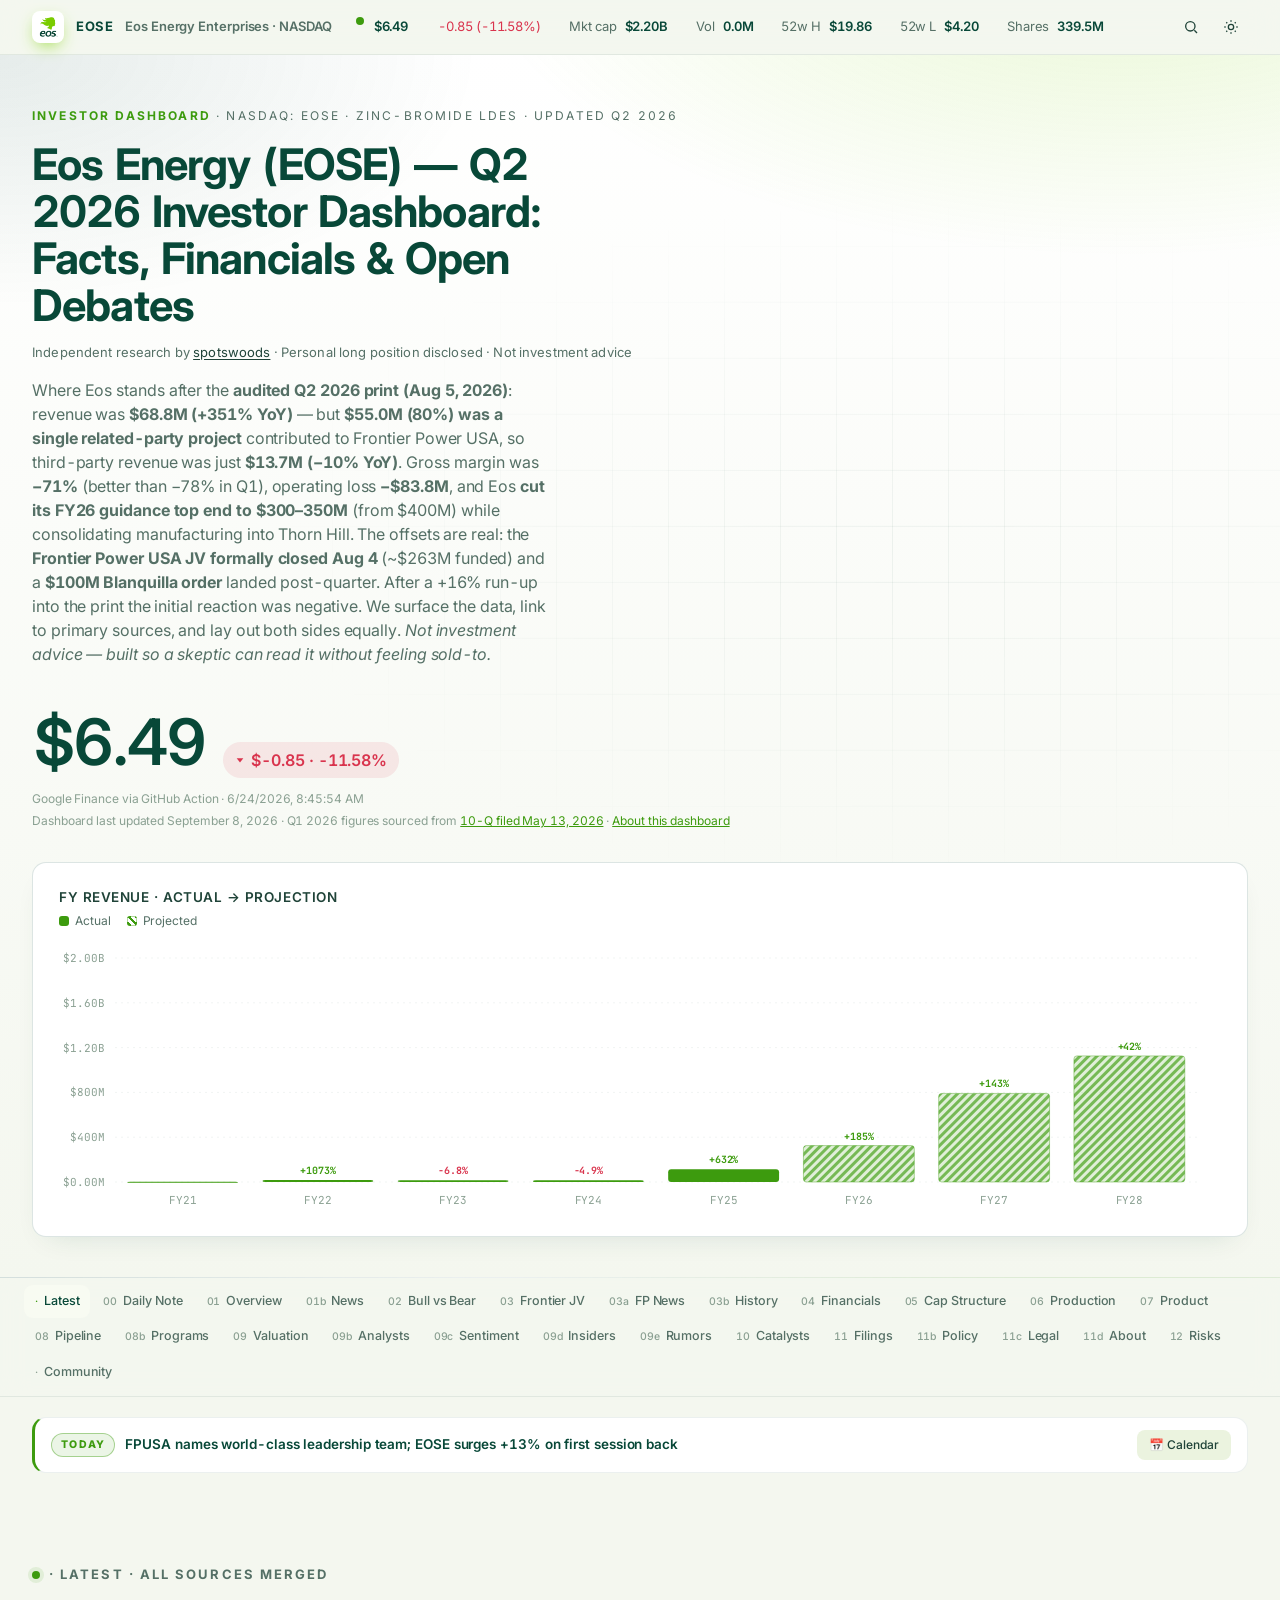
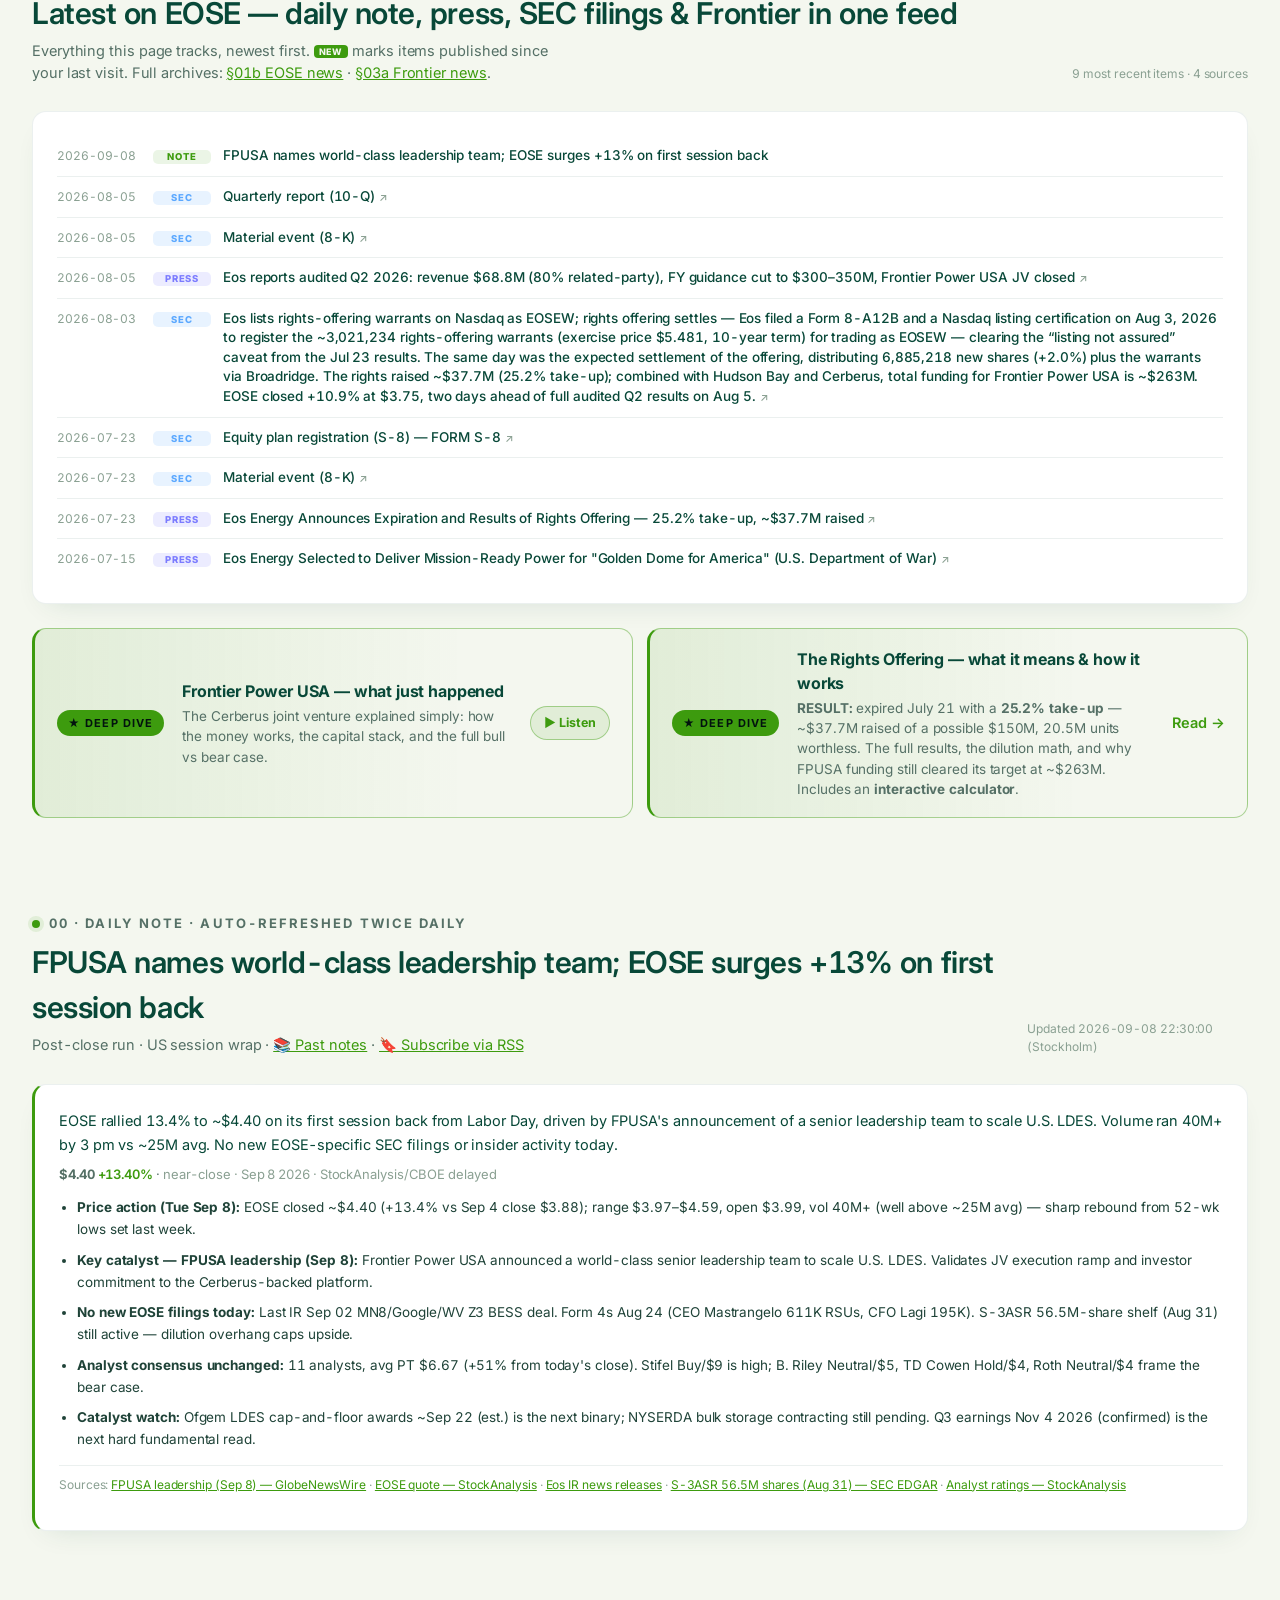
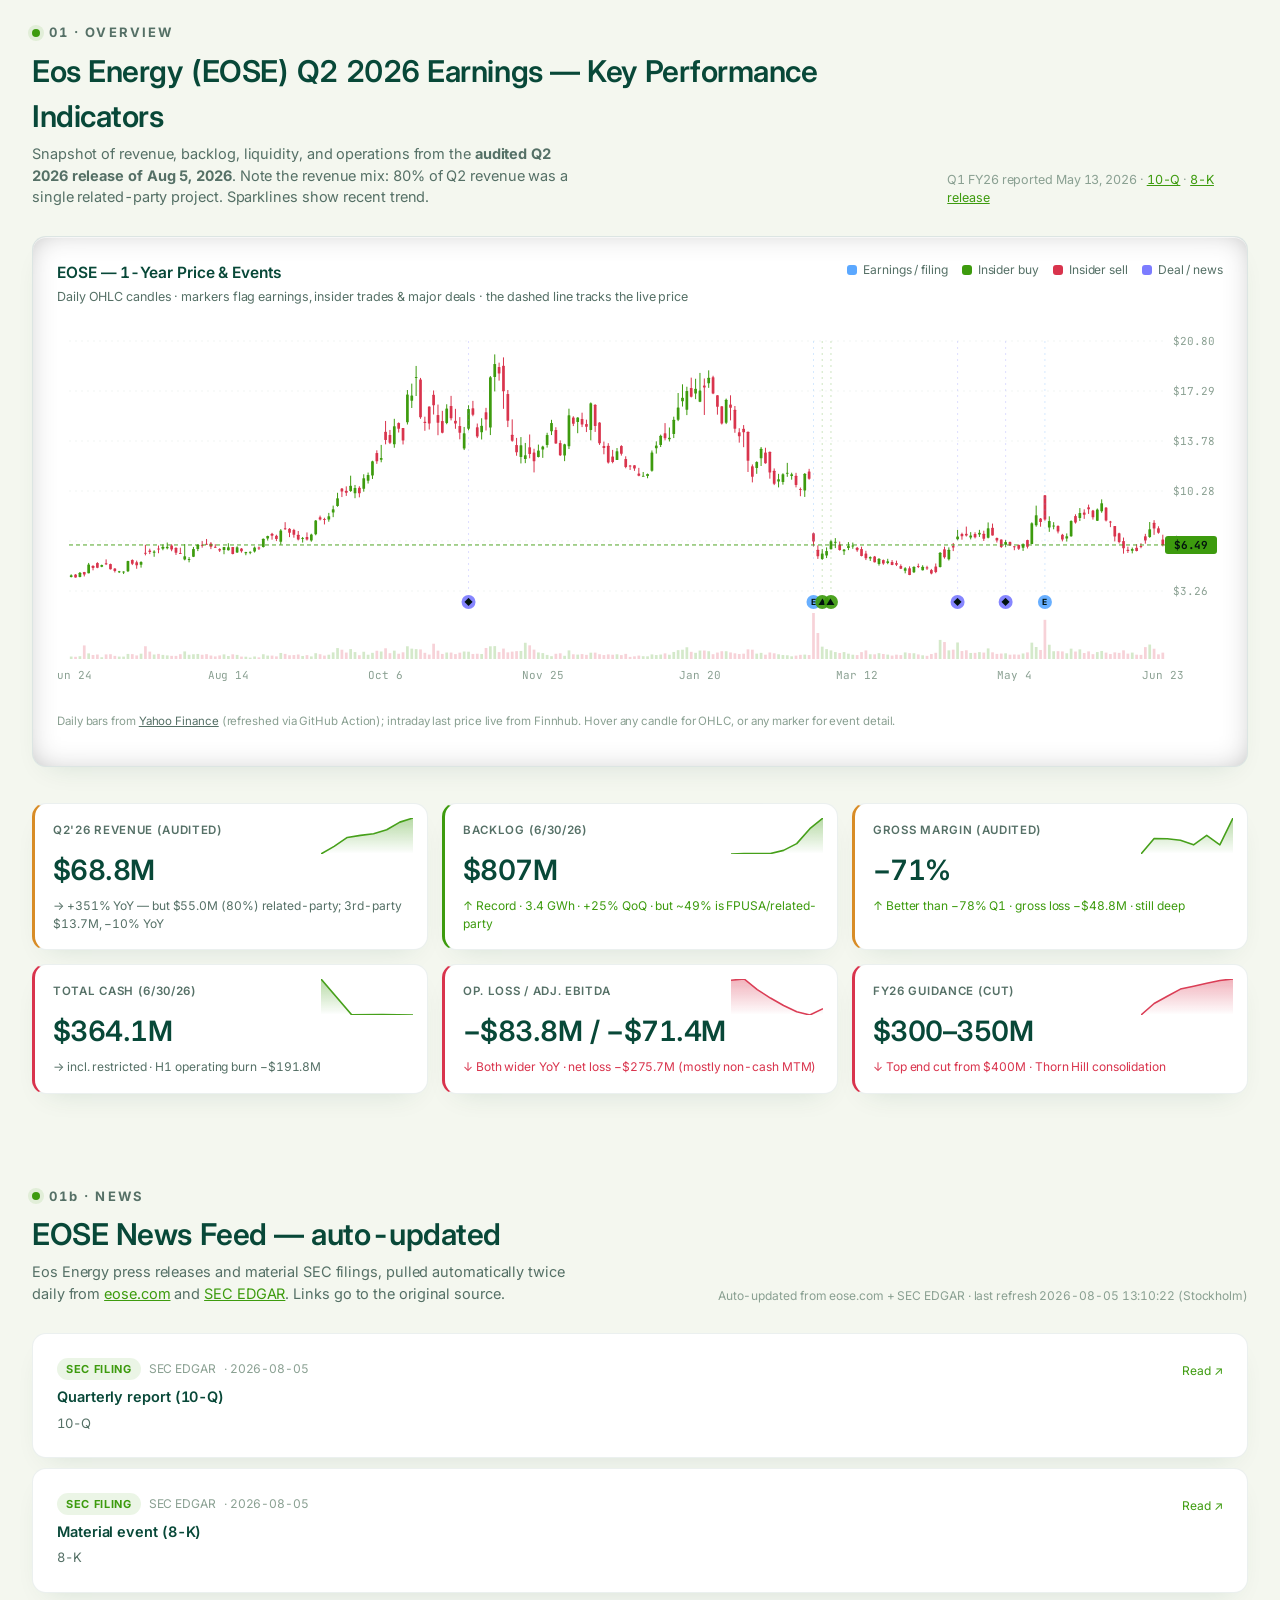
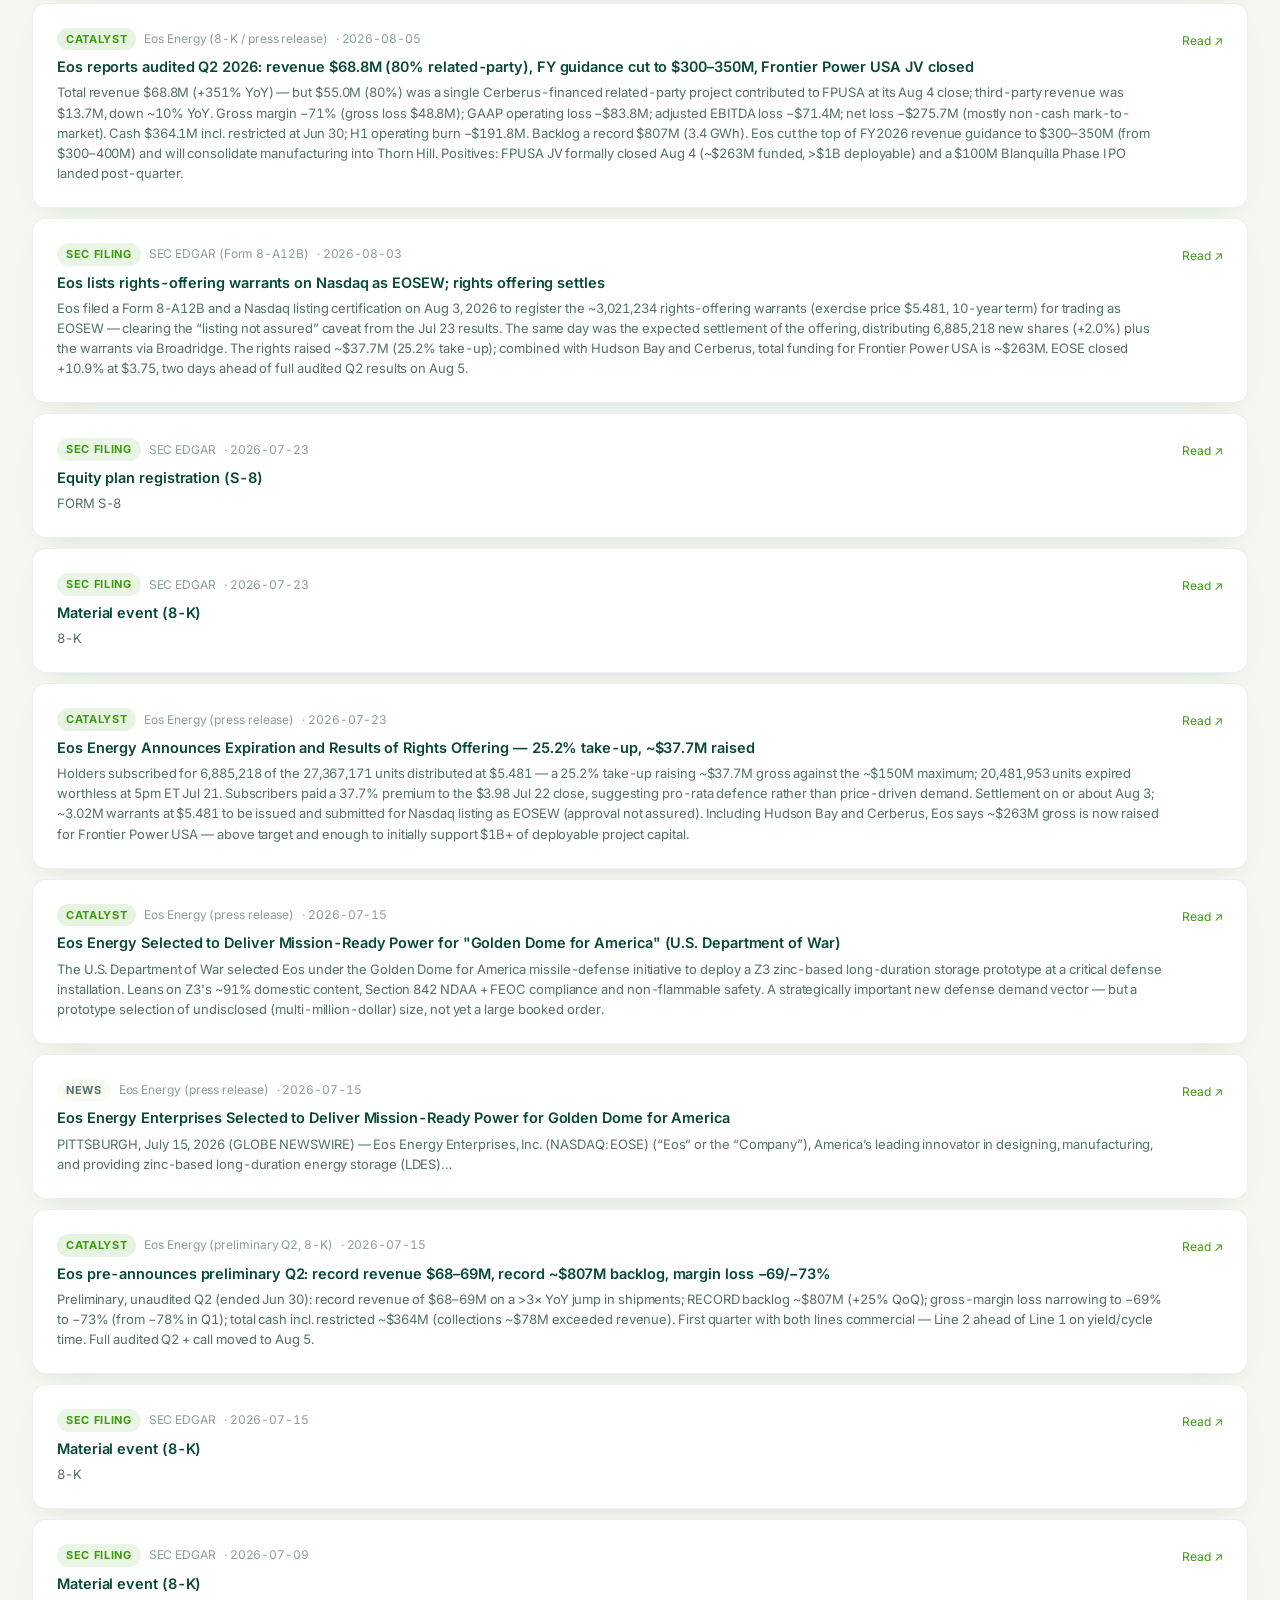
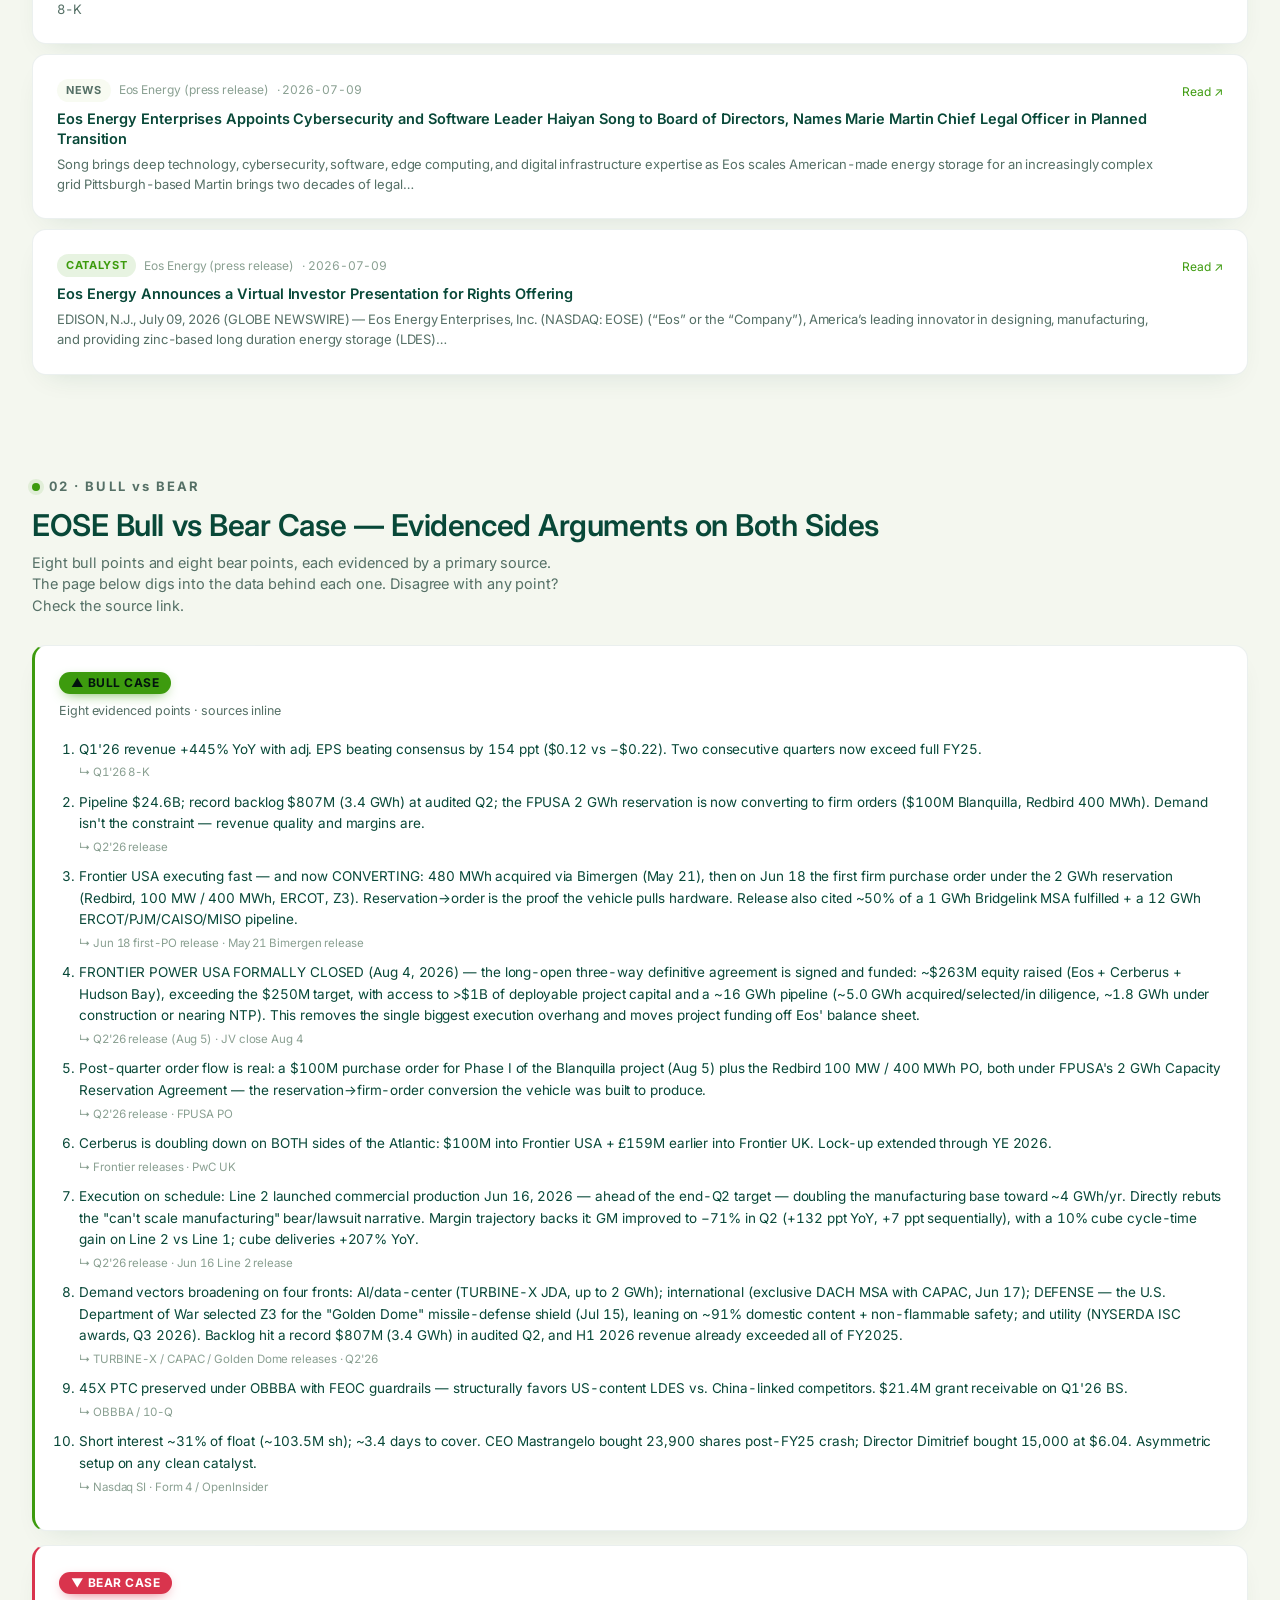
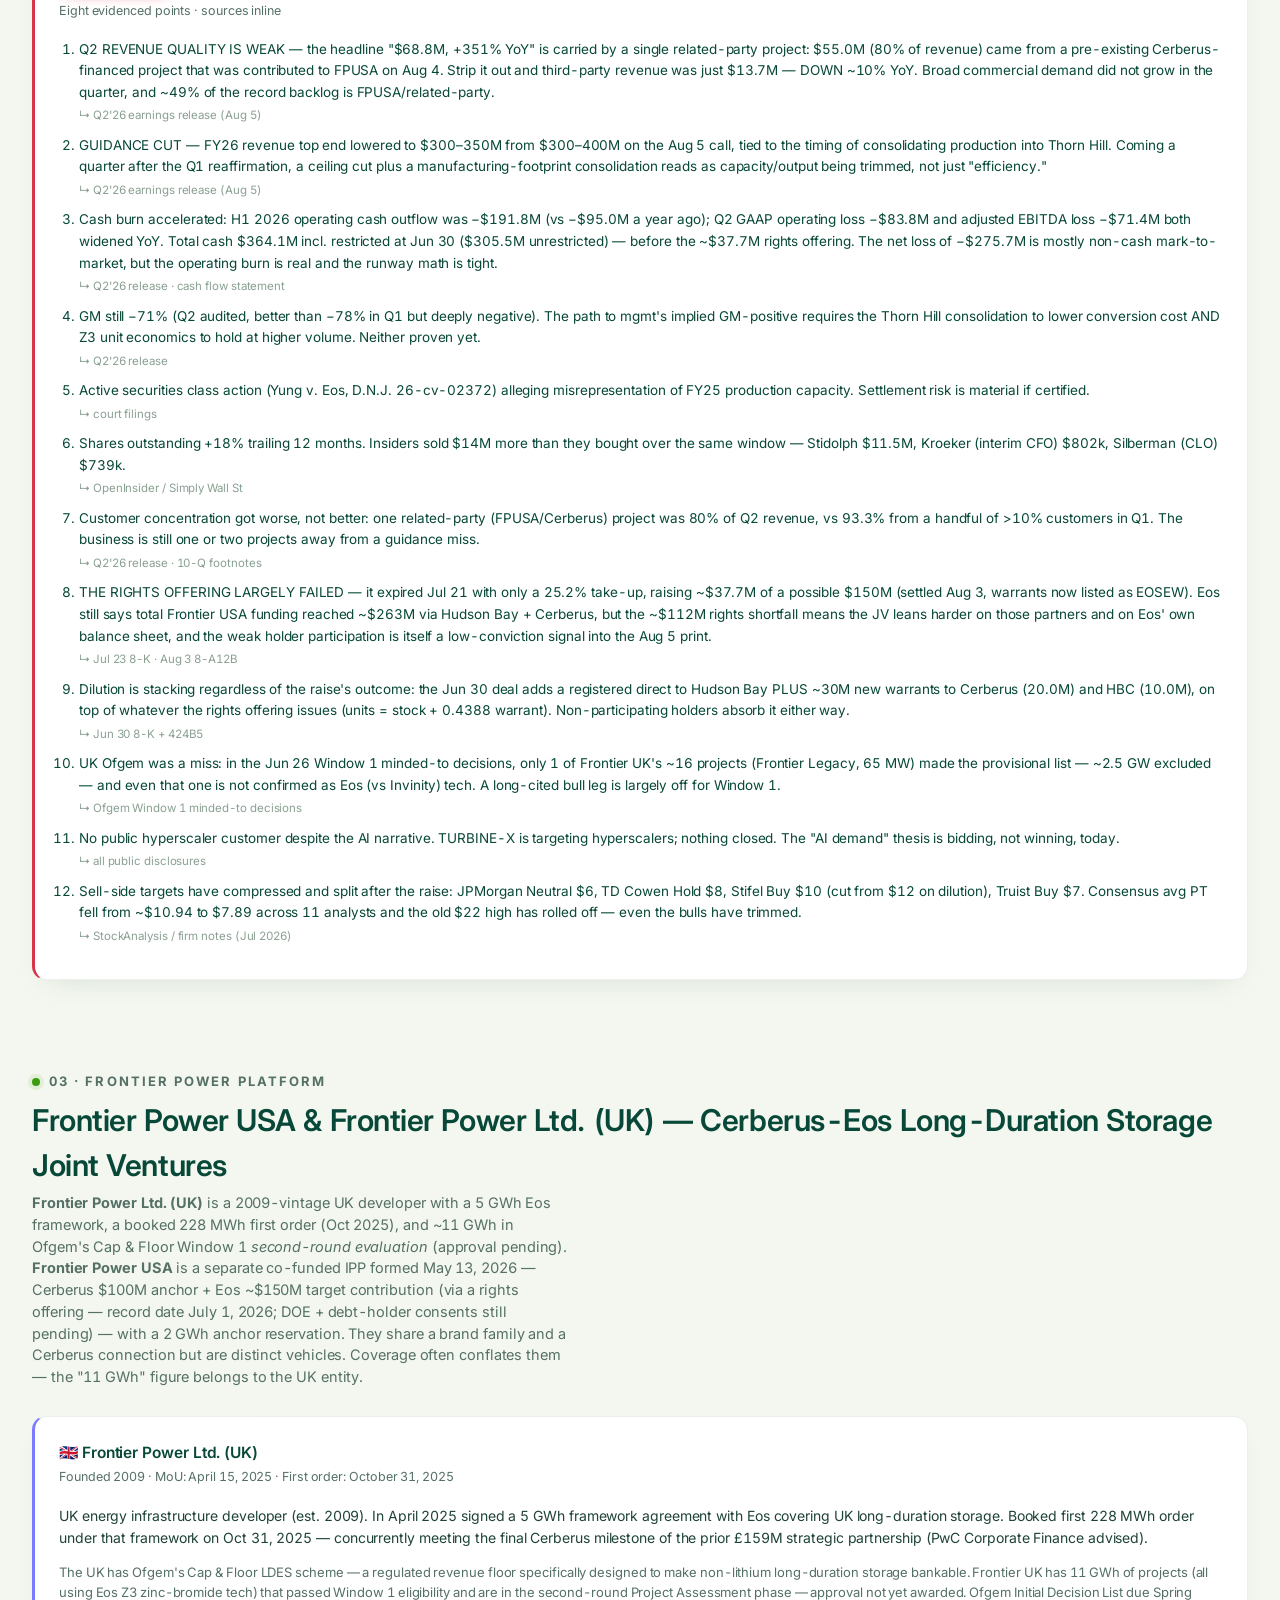
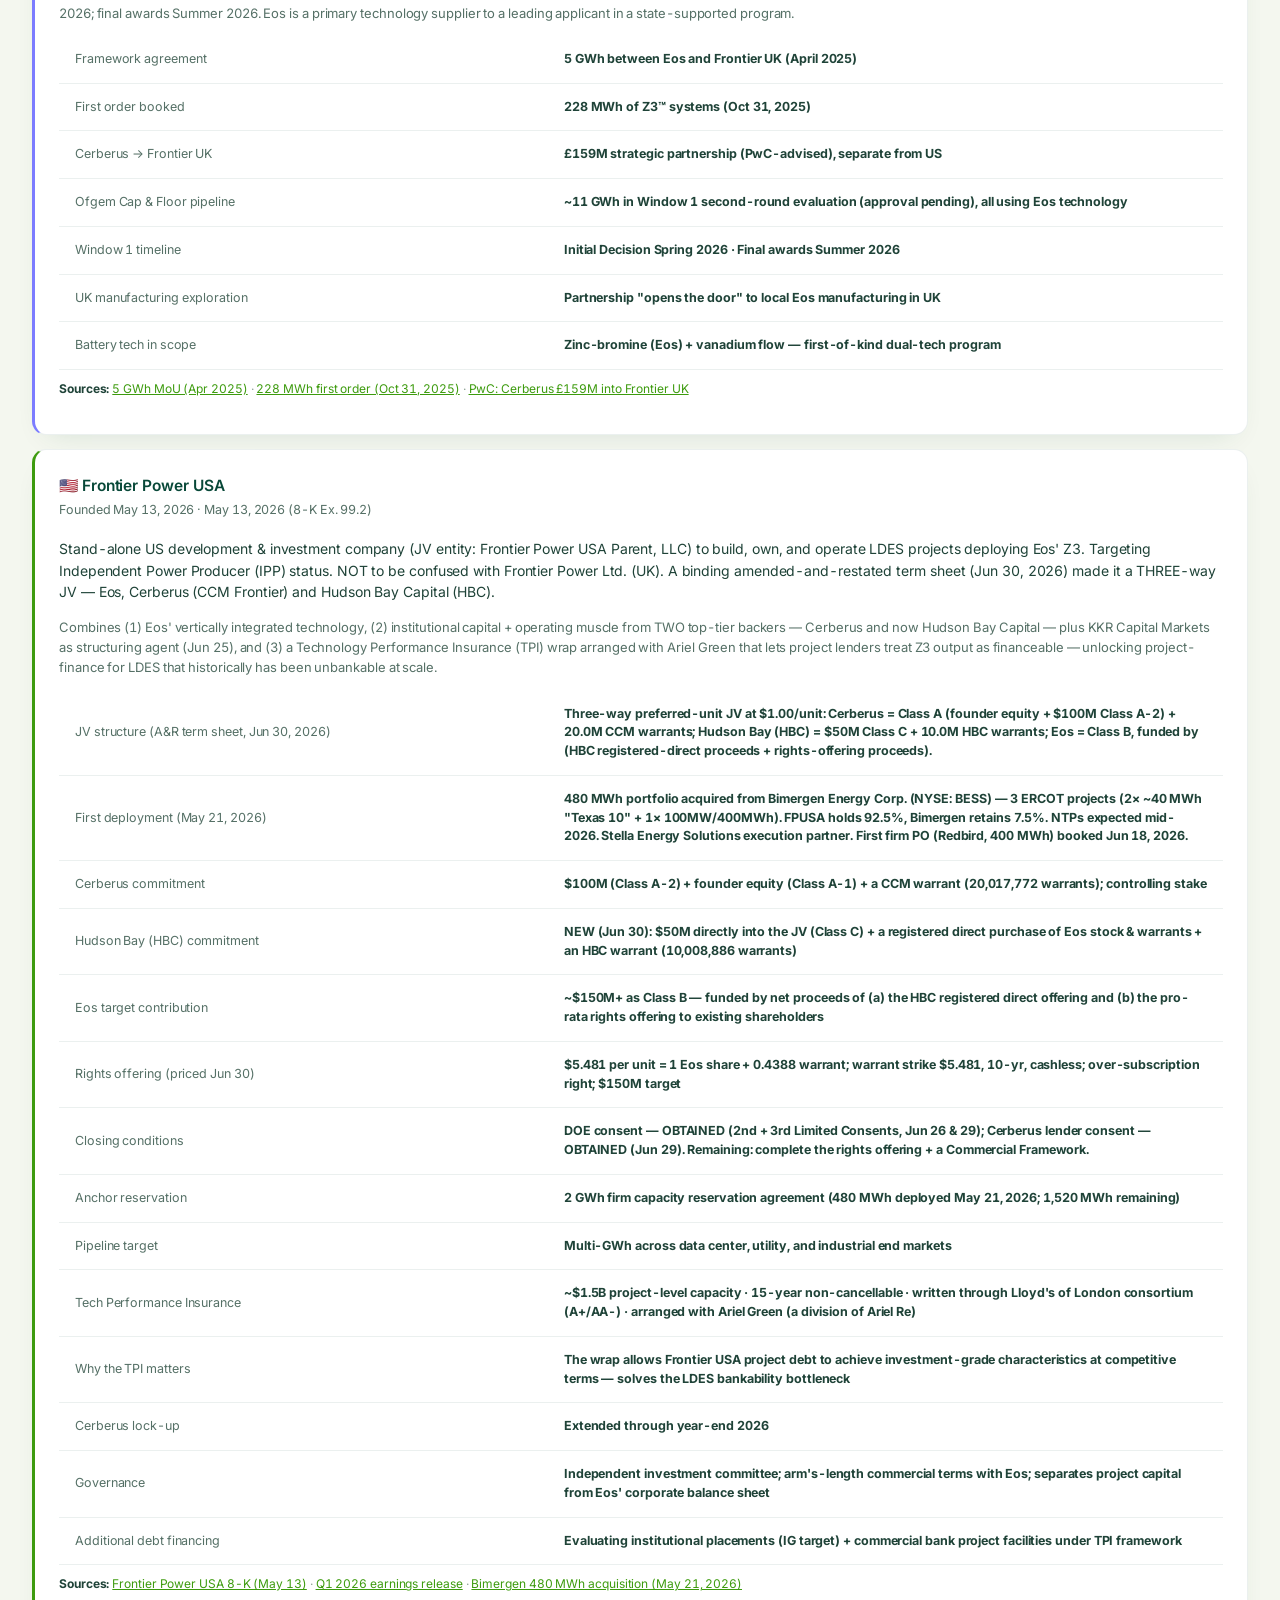
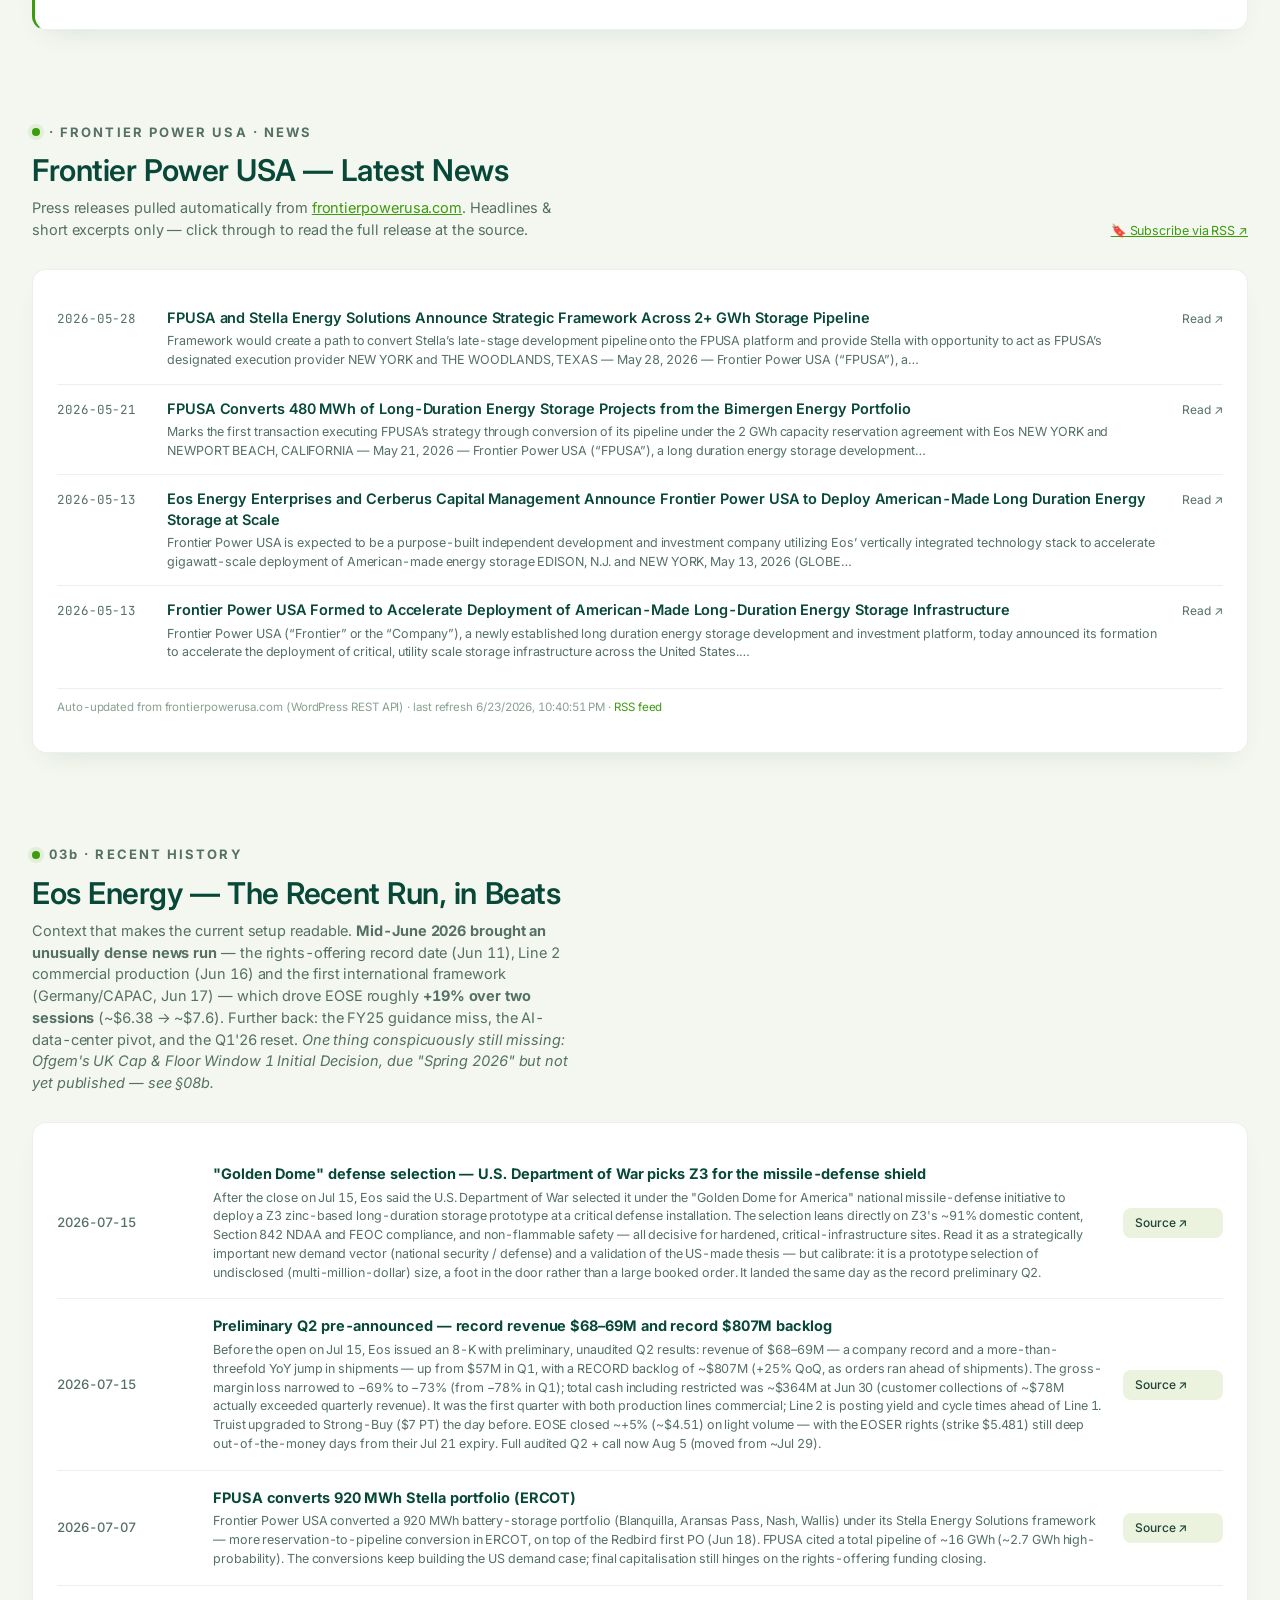
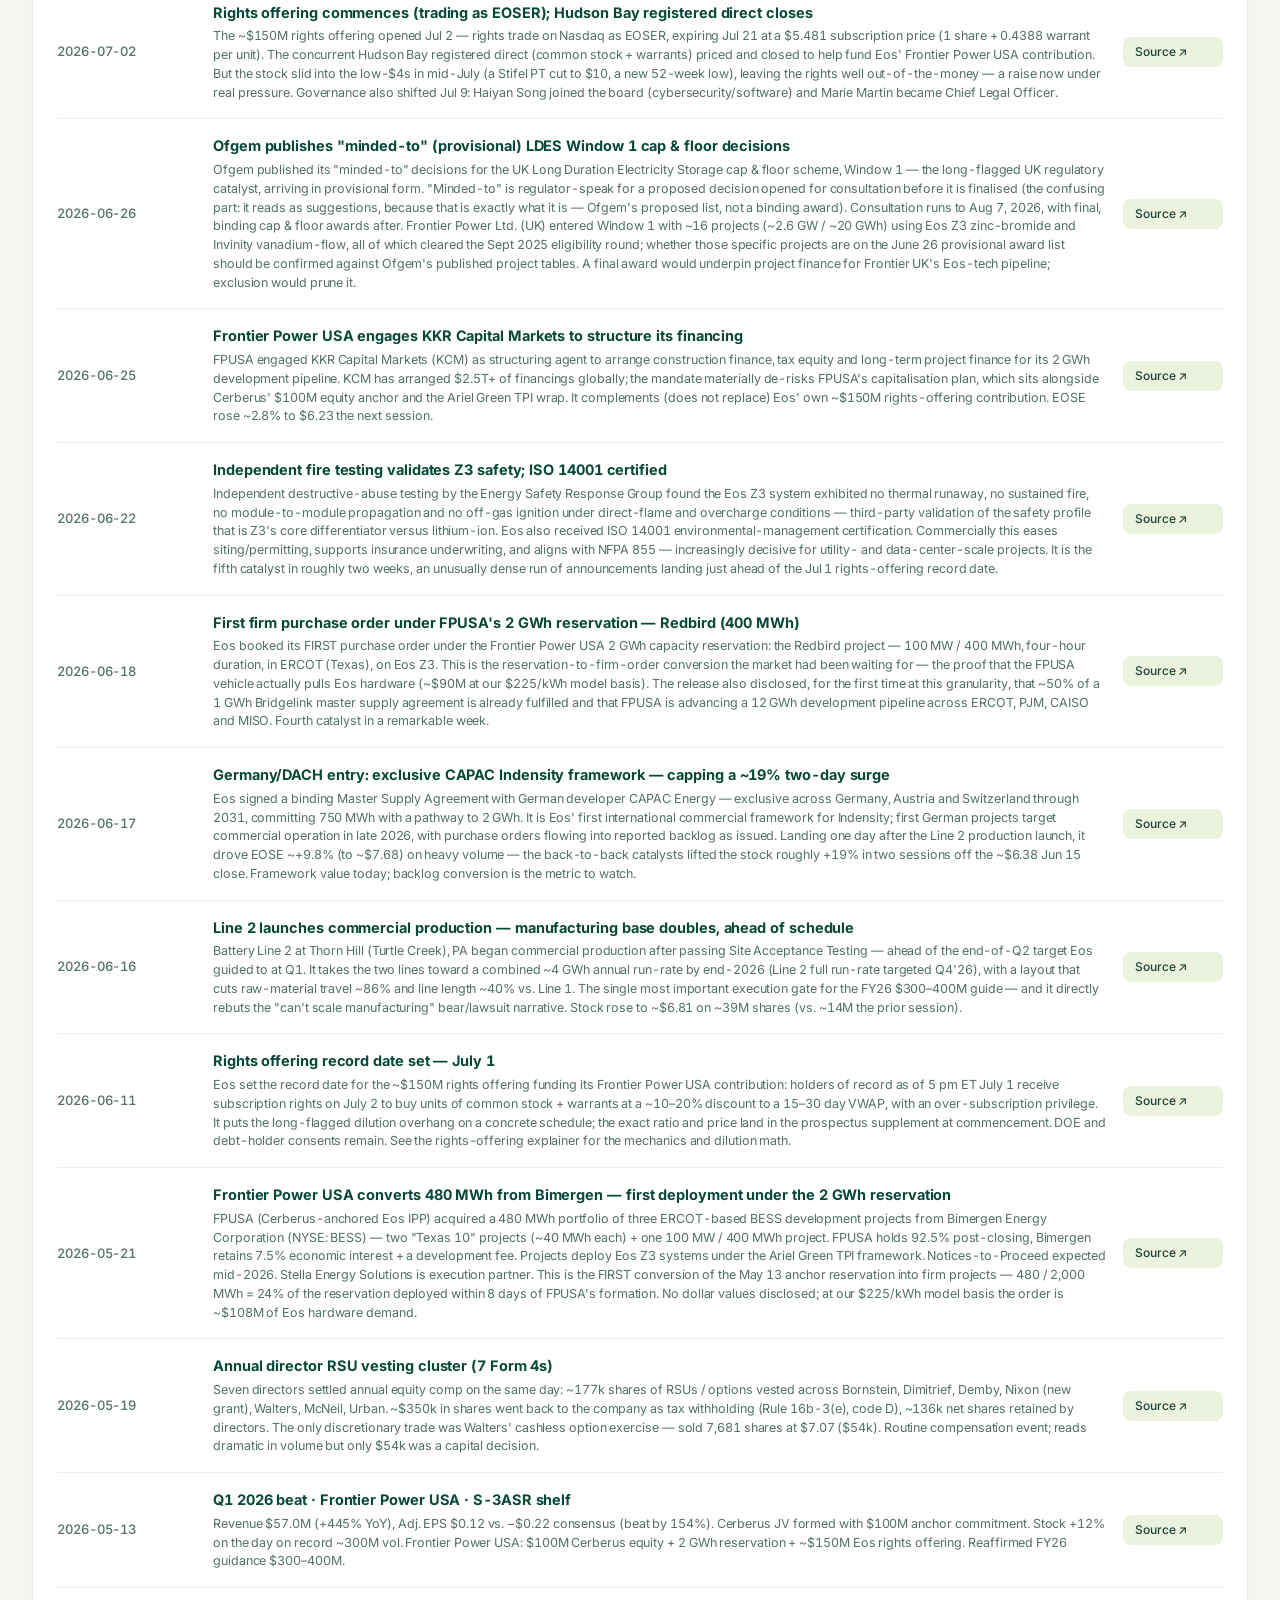
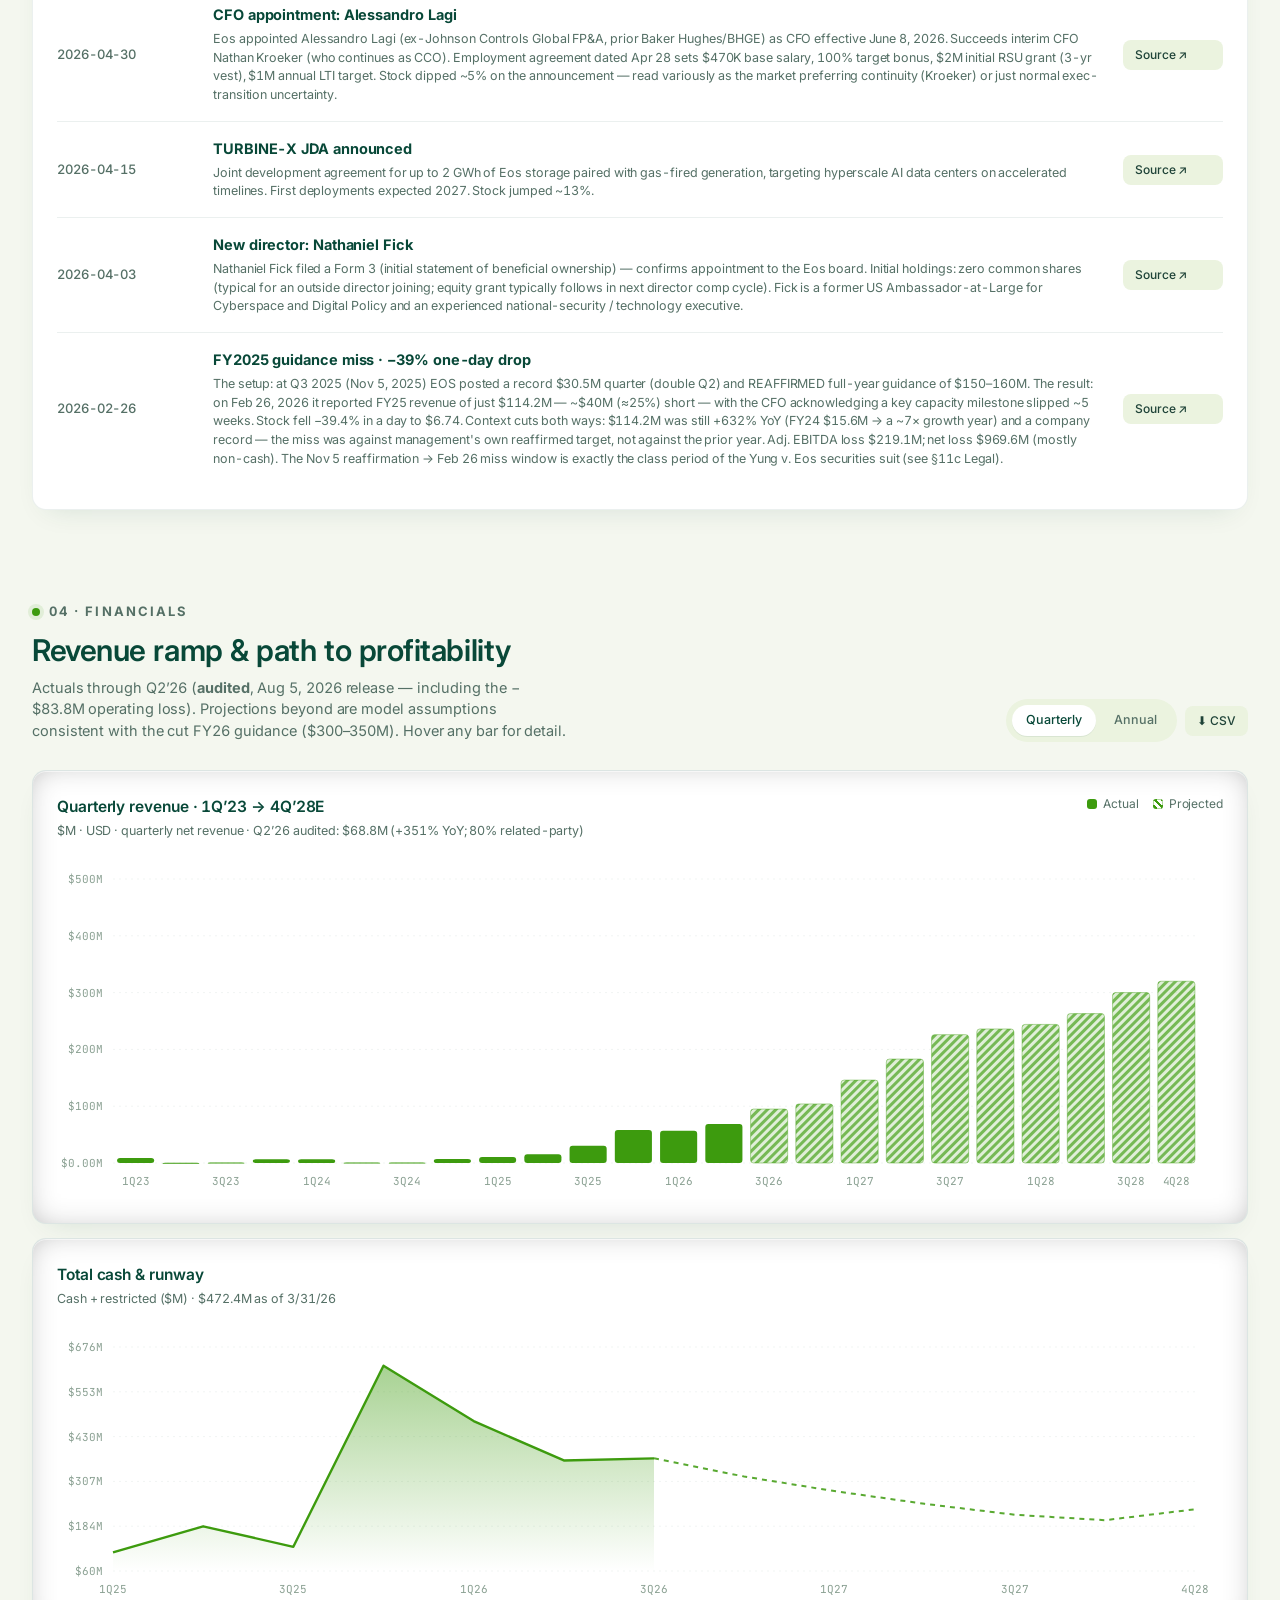
==== commit a612f498: "chore(morning-note): post-close refresh 2026-09-08" ====
--- a/index.html
+++ b/index.html
@@ -26,11 +26,11 @@
   <meta property="og:title" content="Eos Energy (EOSE) Stock Dashboard — Independent Research" />
   <meta property="og:description" content="Independent EOSE investor dashboard: quarterly financials, bull/bear thesis, Frontier Power USA JV, pipeline data, insider trades, and regulatory catalysts — all linked to primary SEC sources." />
   <meta property="og:url" content="https://eosesource.com/" />
-  <meta property="og:image" content="https://eosesource.com/assets/og-daily.png?v=202609032020" />
-  <meta property="og:image:alt" content="EOSE -0.6% to $3.61 on Sep 3 — consolidating Google–MN8 bounce on light volume" />
+  <meta property="og:image" content="https://eosesource.com/assets/og-daily.png?v=202609012022" />
+  <meta property="og:image:alt" content="EOSE -1.2% to $3.22 on Sep 1 — S-3ASR shelf live, no new filings" />
   <meta property="og:locale" content="en_US" />
   <meta property="article:published_time" content="2026-05-13T00:00:00Z" />
-  <meta property="article:modified_time" content="2026-09-03T20:20:00.000Z" />
+  <meta property="article:modified_time" content="2026-09-01T20:22:00.000Z" />
   <meta property="article:section" content="Investing" />
   <meta property="article:tag" content="EOSE" />
   <meta property="article:tag" content="Eos Energy Enterprises" />
@@ -40,8 +40,8 @@
   <meta name="twitter:card" content="summary_large_image" />
   <meta name="twitter:title" content="Eos Energy (EOSE) Stock Dashboard — Independent Research" />
   <meta name="twitter:description" content="Bull/bear thesis, Frontier JV, pipeline, insider trades, regulatory catalysts — all linked to primary SEC sources. Not investment advice." />
-  <meta name="twitter:image" content="https://eosesource.com/assets/og-daily.png?v=202609032020" />
-  <meta name="twitter:image:alt" content="EOSE -0.6% to $3.61 on Sep 3 — consolidating Google–MN8 bounce on light volume" />
+  <meta name="twitter:image" content="https://eosesource.com/assets/og-daily.png?v=202609012022" />
+  <meta name="twitter:image:alt" content="EOSE -1.2% to $3.22 on Sep 1 — S-3ASR shelf live, no new filings" />
 
   <!-- ============ Structured data (JSON-LD) ============ -->
   <script type="application/ld+json">
@@ -67,7 +67,7 @@
       "headline": "Eos Energy (EOSE) — Q2 2026 Investor Dashboard: Facts, Financials & Open Debates",
       "description": "Independent Eos Energy (EOSE) dashboard: audited Q2 2026 revenue $68.8M (80% related-party), FY guidance cut to $300-350M, Frontier Power USA JV closed, bull vs bear case.",
       "datePublished": "2026-05-13T00:00:00Z",
-      "dateModified": "2026-09-03T20:20:00.000Z",
+      "dateModified": "2026-09-01T20:22:00.000Z",
       "inLanguage": "en-US",
       "image": {
         "@type": "ImageObject",
@@ -268,7 +268,7 @@
         </div>
         <div class="hero__asof" data-hero-asof>Google Finance via GitHub Action · refreshes every ~5 min</div>
         <div class="hero__asof" style="margin-top:4px">
-          Dashboard last updated <time datetime="2026-09-03" itemprop="dateModified" data-dash-updated>September 3, 2026</time>
+          Dashboard last updated <time datetime="2026-09-01" itemprop="dateModified" data-dash-updated>September 1, 2026</time>
           · Q1 2026 figures sourced from
           <a href="https://www.sec.gov/Archives/edgar/data/1805077/000162828026034368/eose-20260331.htm" target="_blank" rel="noopener" style="color:var(--accent);text-decoration:underline">10-Q filed May 13, 2026</a>
           · <a href="#about" style="color:var(--accent);text-decoration:underline">About this dashboard</a>
@@ -326,7 +326,7 @@
     <div class="today" id="today" role="region" aria-label="Today at a glance">
       <div class="today__note">
         <span class="today__tag">Today</span>
-        <a class="today__headline" href="#daily-note" data-today-headline>EOSE -0.6% to $3.61 on Sep 3 — consolidating Google–MN8 bounce on light volume</a>
+        <a class="today__headline" href="#daily-note" data-today-headline>EOSE -1.2% to $3.22 on Sep 1 — S-3ASR shelf live, no new filings</a>
       </div>
       <div class="today__chips" data-today-chips></div>
       <button class="cat__btn" data-ics-download title="Download the upcoming EOSE key dates as a calendar (.ics) file — estimated windows are marked">📅 Calendar</button>
@@ -378,22 +378,22 @@
       <div class="section__head">
         <div>
           <div class="section__num">00 · DAILY NOTE · AUTO-REFRESHED TWICE DAILY</div>
-          <h2 data-mn-headline>EOSE -0.6% to $3.61 on Sep 3 — consolidating Google–MN8 bounce on light volume</h2>
+          <h2 data-mn-headline>EOSE -1.2% to $3.22 on Sep 1 — S-3ASR shelf live, no new filings</h2>
           <p><span data-mn-session>Post-close run · US session wrap</span> · <a href="notes.html" style="color:var(--accent);text-decoration:underline">📚 Past notes</a> · <a href="note-feed.xml" target="_blank" rel="noopener" style="color:var(--accent);text-decoration:underline">🔖 Subscribe via RSS</a></p>
         </div>
-        <div class="right" data-mn-meta style="font-size:12px;color:var(--fg-3)">Updated 2026-09-03 22:20:00 (Stockholm)</div>
+        <div class="right" data-mn-meta style="font-size:12px;color:var(--fg-3)">Updated 2026-09-01 22:22:00 (Stockholm)</div>
       </div>
       <div class="card" style="border-left:3px solid var(--accent)">
-        <p style="font-size:14.5px;line-height:1.65;color:var(--fg-0);margin:0 0 8px" data-mn-takeaway>EOSE slipped -0.55% to $3.61 on Thu Sep 3 2026, digesting the prior session’s 12.8% Google–MN8 WV deal surge on well-below-average volume (~14.7M vs ~22M avg). No new filings on the day; the Aug 31 S-3ASR registering 56.5M shares for resale remains the key near-term overhang.</p>
-        <div class="mn-price" data-mn-price style="font-size:13px;color:var(--fg-2);margin:0 0 12px"><b>$3.61</b> <span class="neg">-0.55%</span> · <span style="color:var(--fg-3)">close · Thu Sep 3 2026 · Yahoo Finance / Robinhood</span></div>
+        <p style="font-size:14.5px;line-height:1.65;color:var(--fg-0);margin:0 0 8px" data-mn-takeaway>EOSE confirmed $3.22 close on Tue Sep 1 2026 (−1.23%), extending the post-shelf slide on below-average volume; the Aug 31 S-3ASR registering 56.5M shares for resale (Frontier JV warrants + Series B preferred) remains the dominant overhang. No new 8-K or Form 4 detected. Sep 22 Ofgem and Sep 30 NYSERDA awards are the next binary catalysts.</p>
+        <div class="mn-price" data-mn-price style="font-size:13px;color:var(--fg-2);margin:0 0 12px"><b>$3.22</b> <span class="neg">-1.23%</span> · <span style="color:var(--fg-3)">close · Tue Sep 1 2026 · Yahoo Finance</span></div>
         <ul data-mn-bullets style="padding-left:18px;font-size:13.5px;line-height:1.65;color:var(--fg-1);margin:0;display:grid;gap:8px">
-          <li><b>Price (Thu Sep 3 2026 close):</b> $3.61 (-0.55%) from $3.63; day range $3.21–$3.69; volume ~14.7M vs ~22M avg — classic post-catalyst consolidation, no intraday follow-through on the Google–MN8 WV deal.</li>
-          <li><b>S-3ASR overhang (Aug 31):</b> 56.5M shares registered for resale — 39.1M from Frontier warrants/exchange rights, 16.2M from Series B preferred conversion, 1.2M from purchase-agreement warrant. Eos receives no proceeds from resales.</li>
-          <li><b>CCO change (8-K Aug 24):</b> Michelle Buczkowski appointed Chief Commercial Officer, succeeding Nathan Kroeker who exits Oct 20. Sales, BD, gov’t affairs, and marketing now report to Buczkowski; she secured the $24M Pennsylvania manufacturing grant.</li>
-          <li><b>Q2 2026 backdrop:</b> $68.8M revenue (+351% YoY); FY26 guide tightened to $300–$350M; gross margin -71% (+132 pp YoY). Z3 Indensity ramp ongoing at Turtle Creek, PA. Next report ~Nov 4, 2026 (est.).</li>
-          <li><b>Setup Fri Sep 4:</b> No discrete binary catalyst on deck. Watch for sell-side PT lifts post-Google/WV deal. Catalyst calendar: Ofgem BESS awards ~Sep 22, NYSERDA ~Sep 30, Q3 earnings ~Nov 4 (est.).</li>
+          <li><b>Price (Tue Sep 1 2026 close):</b> $3.22 (−1.23%); prior close $3.26 (Fri Aug 28, −4.68%). Light vol — Labor Day week. 52-wk range $3.11–$19.86. AH quiet. Source: Yahoo Finance.</li>
+          <li><b>S-3ASR (filed Aug 31) now live:</b> Registers 39.1M Frontier Warrant/Exchange-Right shares (Cerberus/Hudson Bay JV) + 16.2M Series B preferred-conversion + 1.2M purchase-warrant shares. Eos receives no proceeds from any resale; warrant holders may sell immediately.</li>
+          <li><b>Frontier JV dilution math:</b> Warrants issued Aug 4 at FPUSA JV close; 30-day registration obligation triggered the shelf. Full exercise/resale: Cerberus 35.0%→ 27.4%; Hudson Bay 9.2%→ 4.1%.</li>
+          <li><b>EDGAR/IR (Sep 1):</b> No new 8-K, Form 4, or press release detected. Thorn Hill lender-approval 8-K still outstanding; CCO Kroeker departure (Aug 25) leaves commercial leadership gap.</li>
+          <li><b>Setup Wed Sep 2:</b> Ofgem final BESS awards ~Sep 22, NYSERDA BESS round ~Sep 30, Q3 earnings ~Nov 4 (est.). Consensus PT $6.67 (11 analysts); B. Riley Neutral $5 (Aug 14). Q2 26: $68.8M rev (+351% YoY), FY guide $300–$350M.</li>
         </ul>
-        <p data-mn-sources style="font-size:12px;color:var(--fg-3);margin-top:14px;border-top:1px solid var(--line-1);padding-top:10px">Sources: <a href="https://finance.yahoo.com/quote/EOSE/" target="_blank" rel="noopener" style="color:var(--accent);text-decoration:underline">EOSE quote — Yahoo Finance</a> · <a href="https://robinhood.com/us/en/stocks/EOSE/" target="_blank" rel="noopener" style="color:var(--accent);text-decoration:underline">EOSE price &amp; range — Robinhood</a> · <a href="https://www.sec.gov/Archives/edgar/data/0001805077/000162828026059608/eos-sx3asr.htm" target="_blank" rel="noopener" style="color:var(--accent);text-decoration:underline">S-3ASR 56.5M shares (Aug 31) — SEC EDGAR</a> · <a href="https://www.sec.gov/Archives/edgar/data/0001805077/000162828026058890/eose-20260824.htm" target="_blank" rel="noopener" style="color:var(--accent);text-decoration:underline">8-K CCO appointment (Aug 24) — SEC EDGAR</a> · <a href="https://investors.eose.com/news-releases" target="_blank" rel="noopener" style="color:var(--accent);text-decoration:underline">Eos IR news releases</a></p>
+        <p data-mn-sources style="font-size:12px;color:var(--fg-3);margin-top:14px;border-top:1px solid var(--line-1);padding-top:10px">Sources: <a href="https://finance.yahoo.com/quote/EOSE/" target="_blank" rel="noopener" style="color:var(--accent);text-decoration:underline">EOSE quote — Yahoo Finance</a> · <a href="https://www.sec.gov/Archives/edgar/data/0001805077/000162828026059608/eos-sx3asr.htm" target="_blank" rel="noopener" style="color:var(--accent);text-decoration:underline">S-3ASR filing — SEC EDGAR</a> · <a href="https://investors.eose.com/news-releases/news-release-details/eos-energy-enterprises-reports-second-quarter-2026-financial" target="_blank" rel="noopener" style="color:var(--accent);text-decoration:underline">Q2 2026 results — Eos IR</a> · <a href="https://investors.eose.com/news-releases" target="_blank" rel="noopener" style="color:var(--accent);text-decoration:underline">Eos IR news releases</a></p>
       </div>
       <!-- mn:static:end -->
     </section>
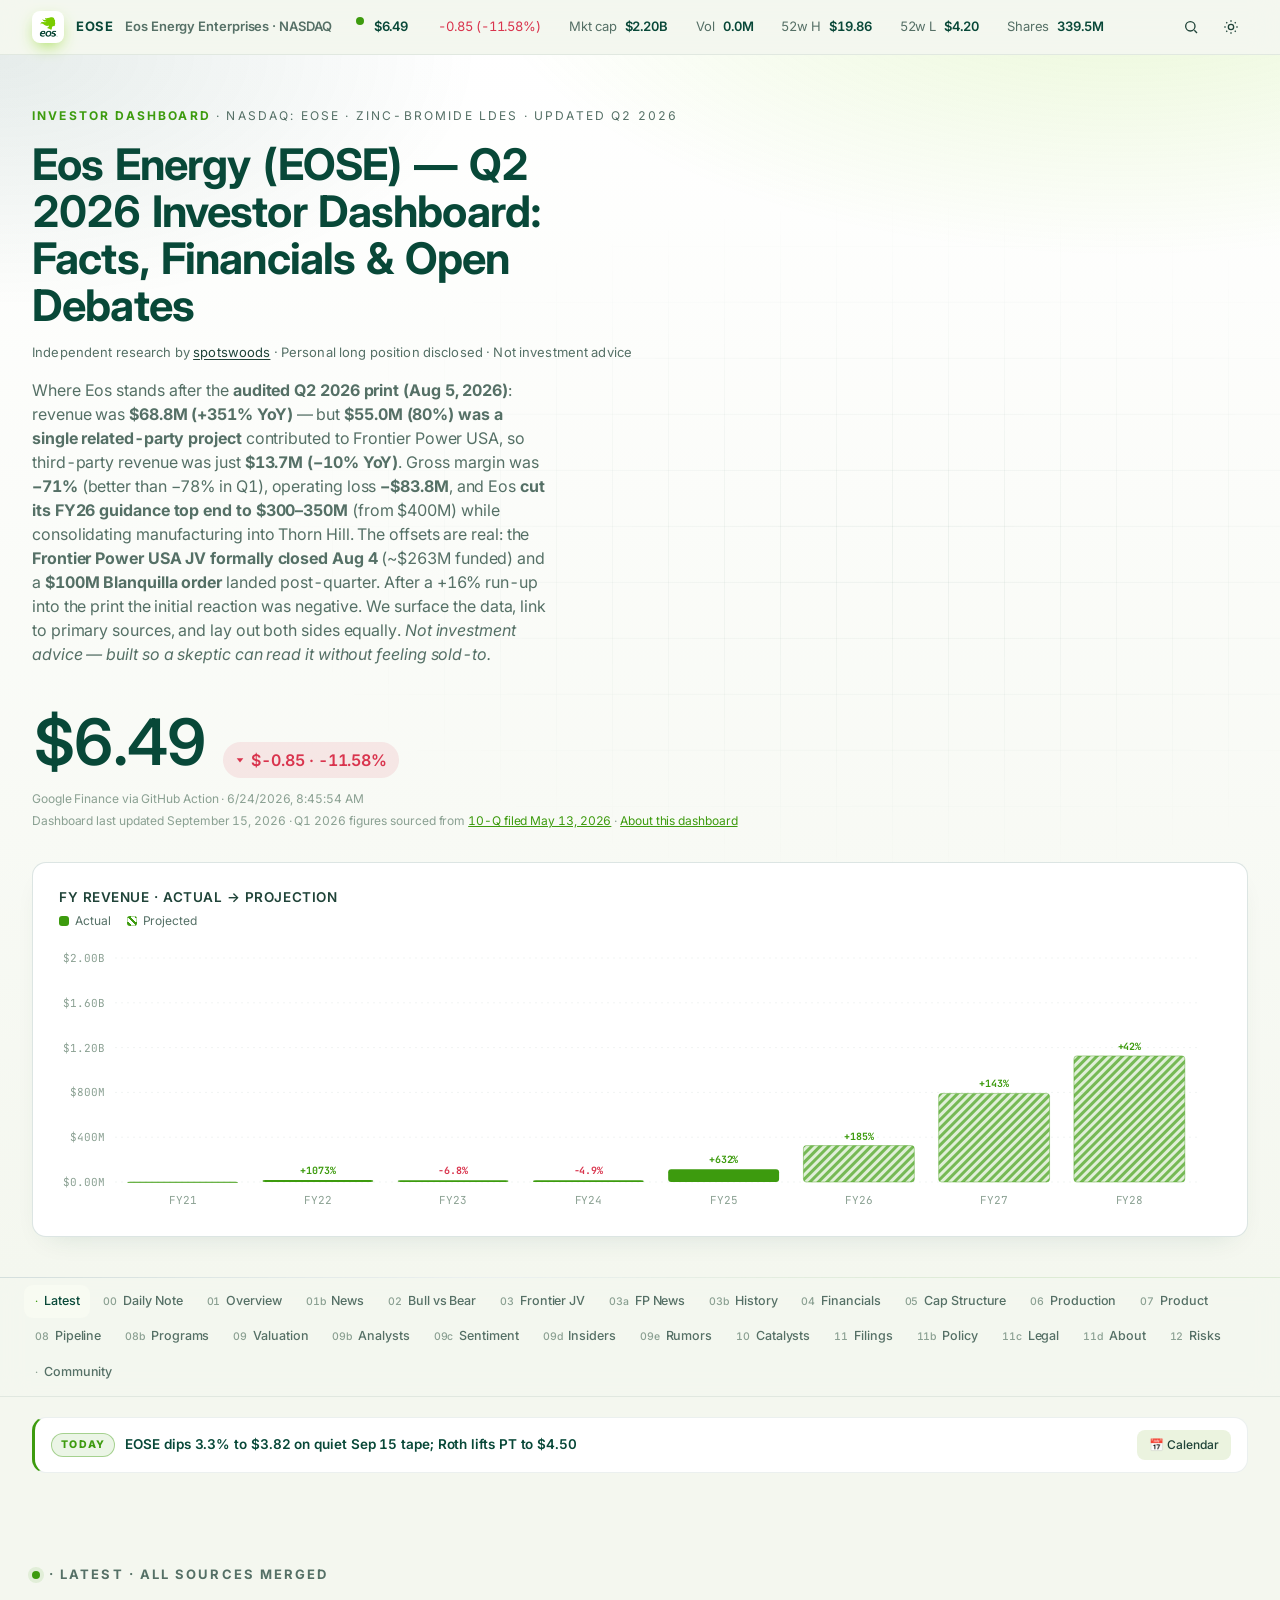
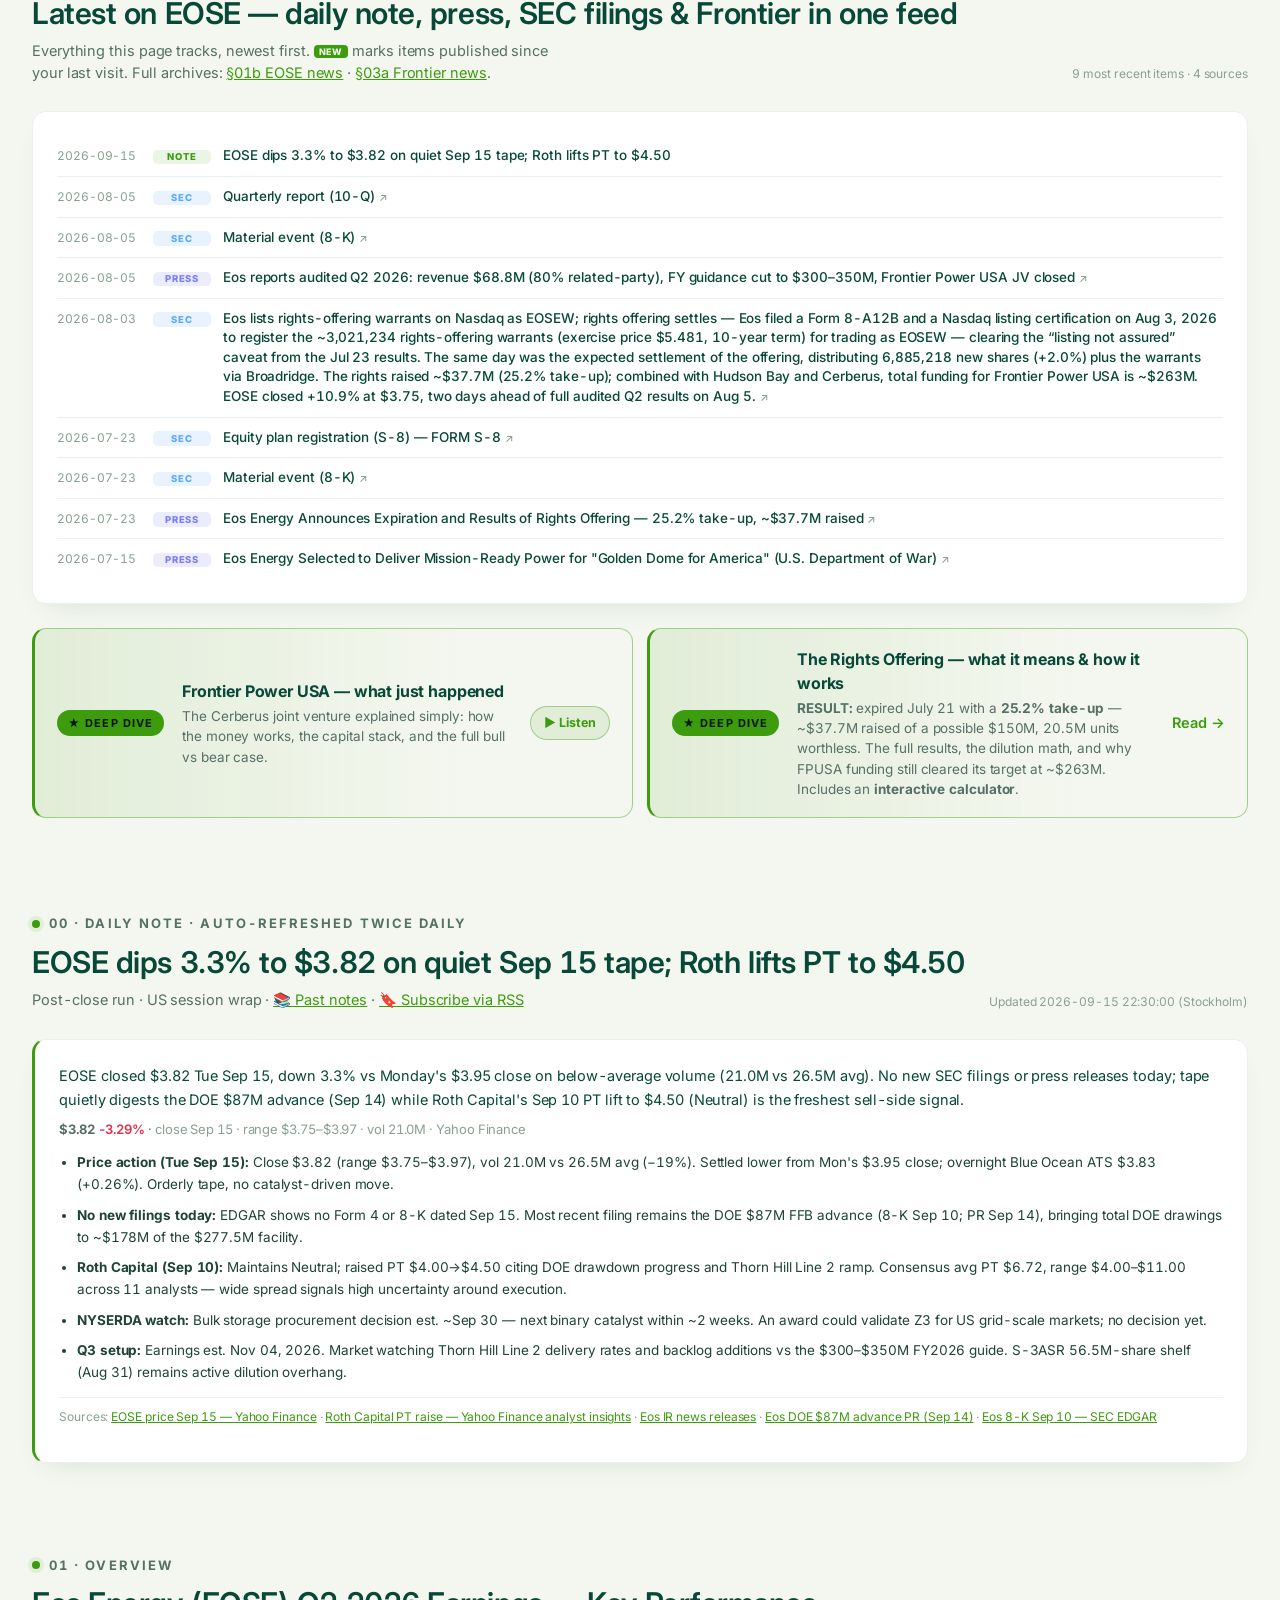
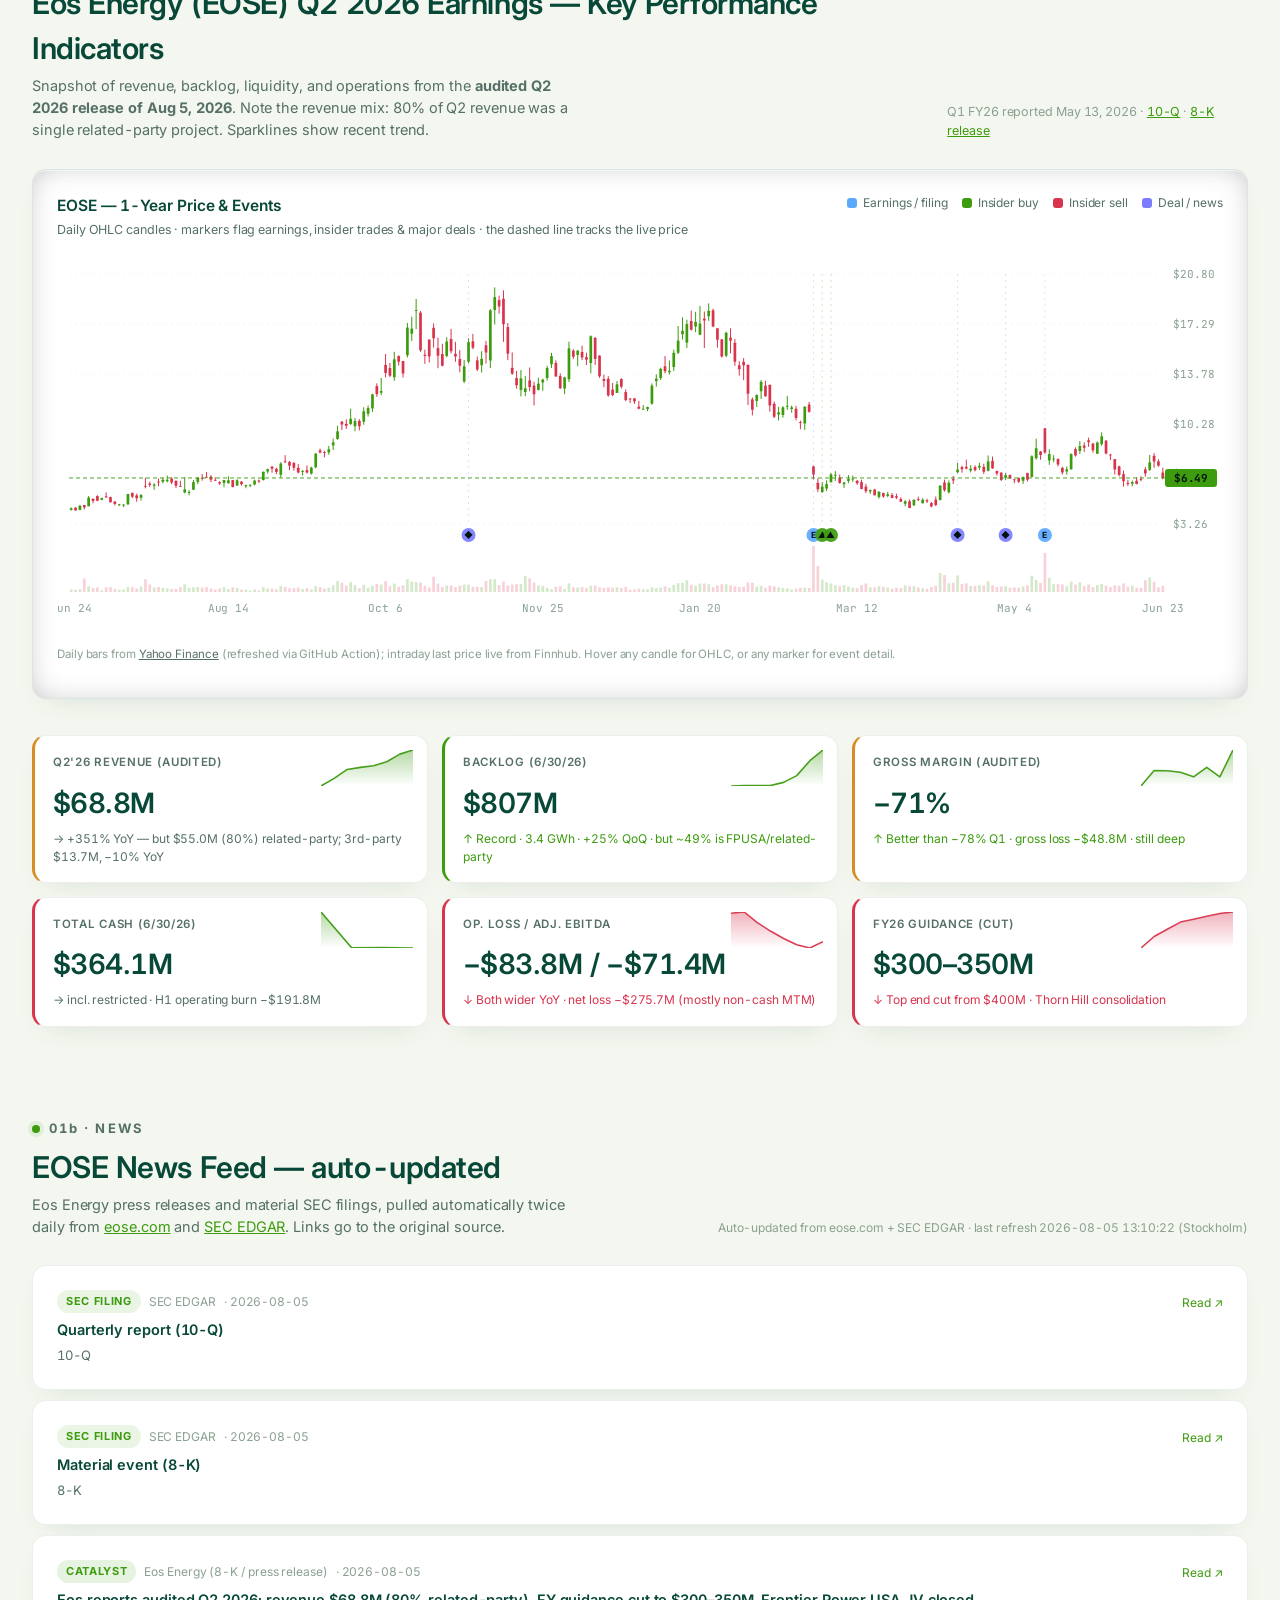
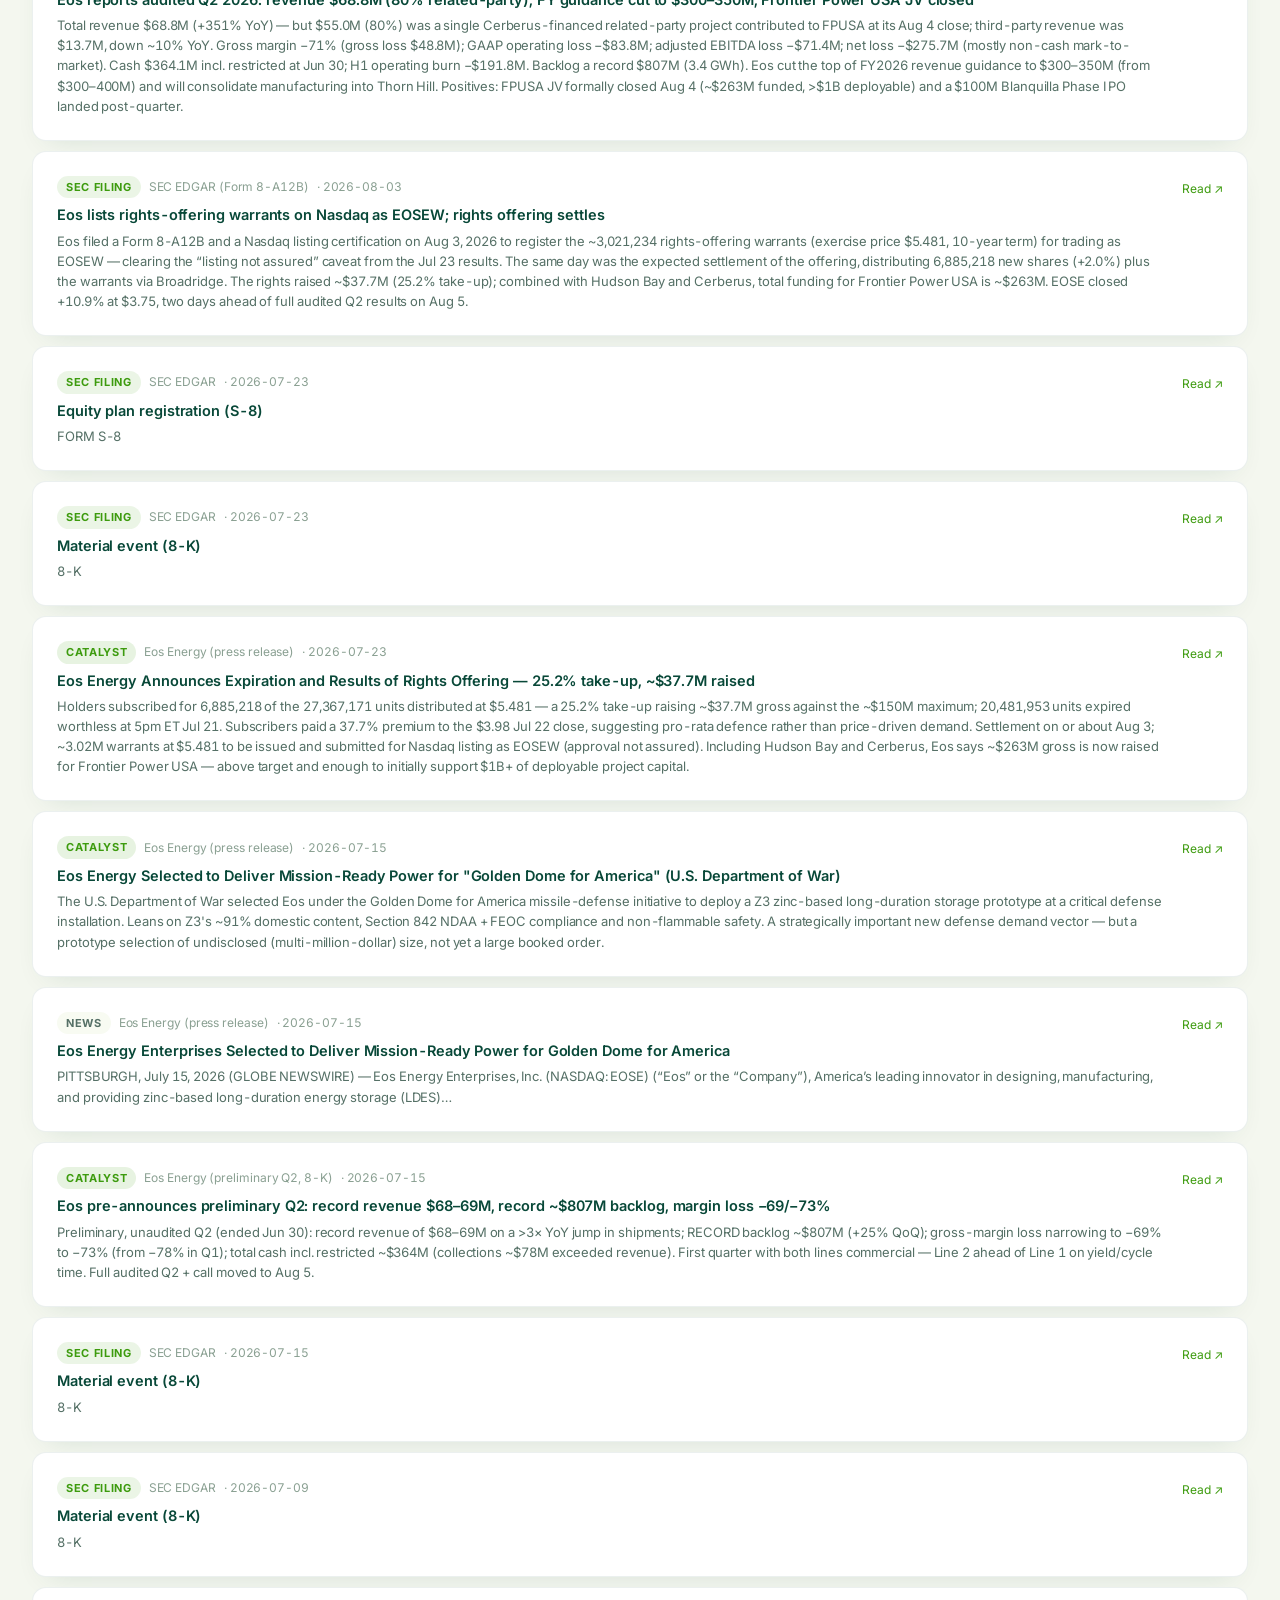
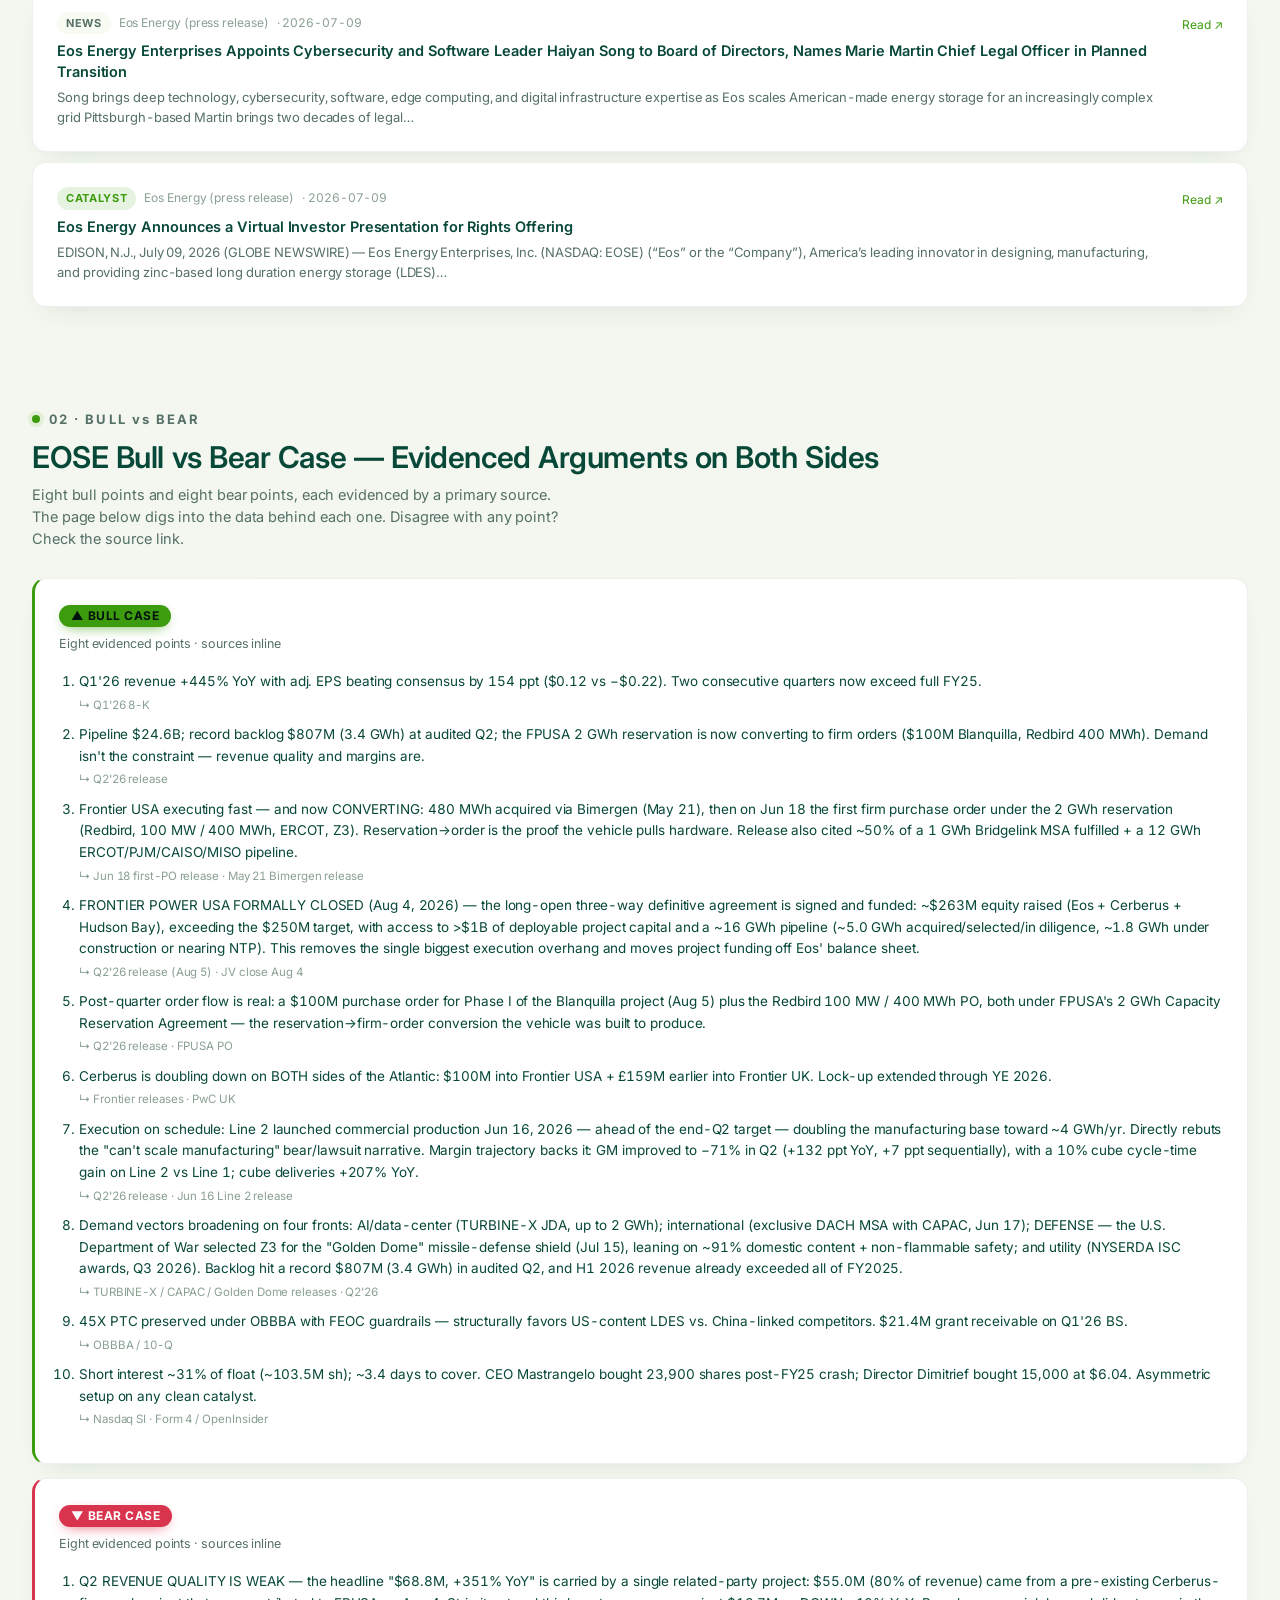
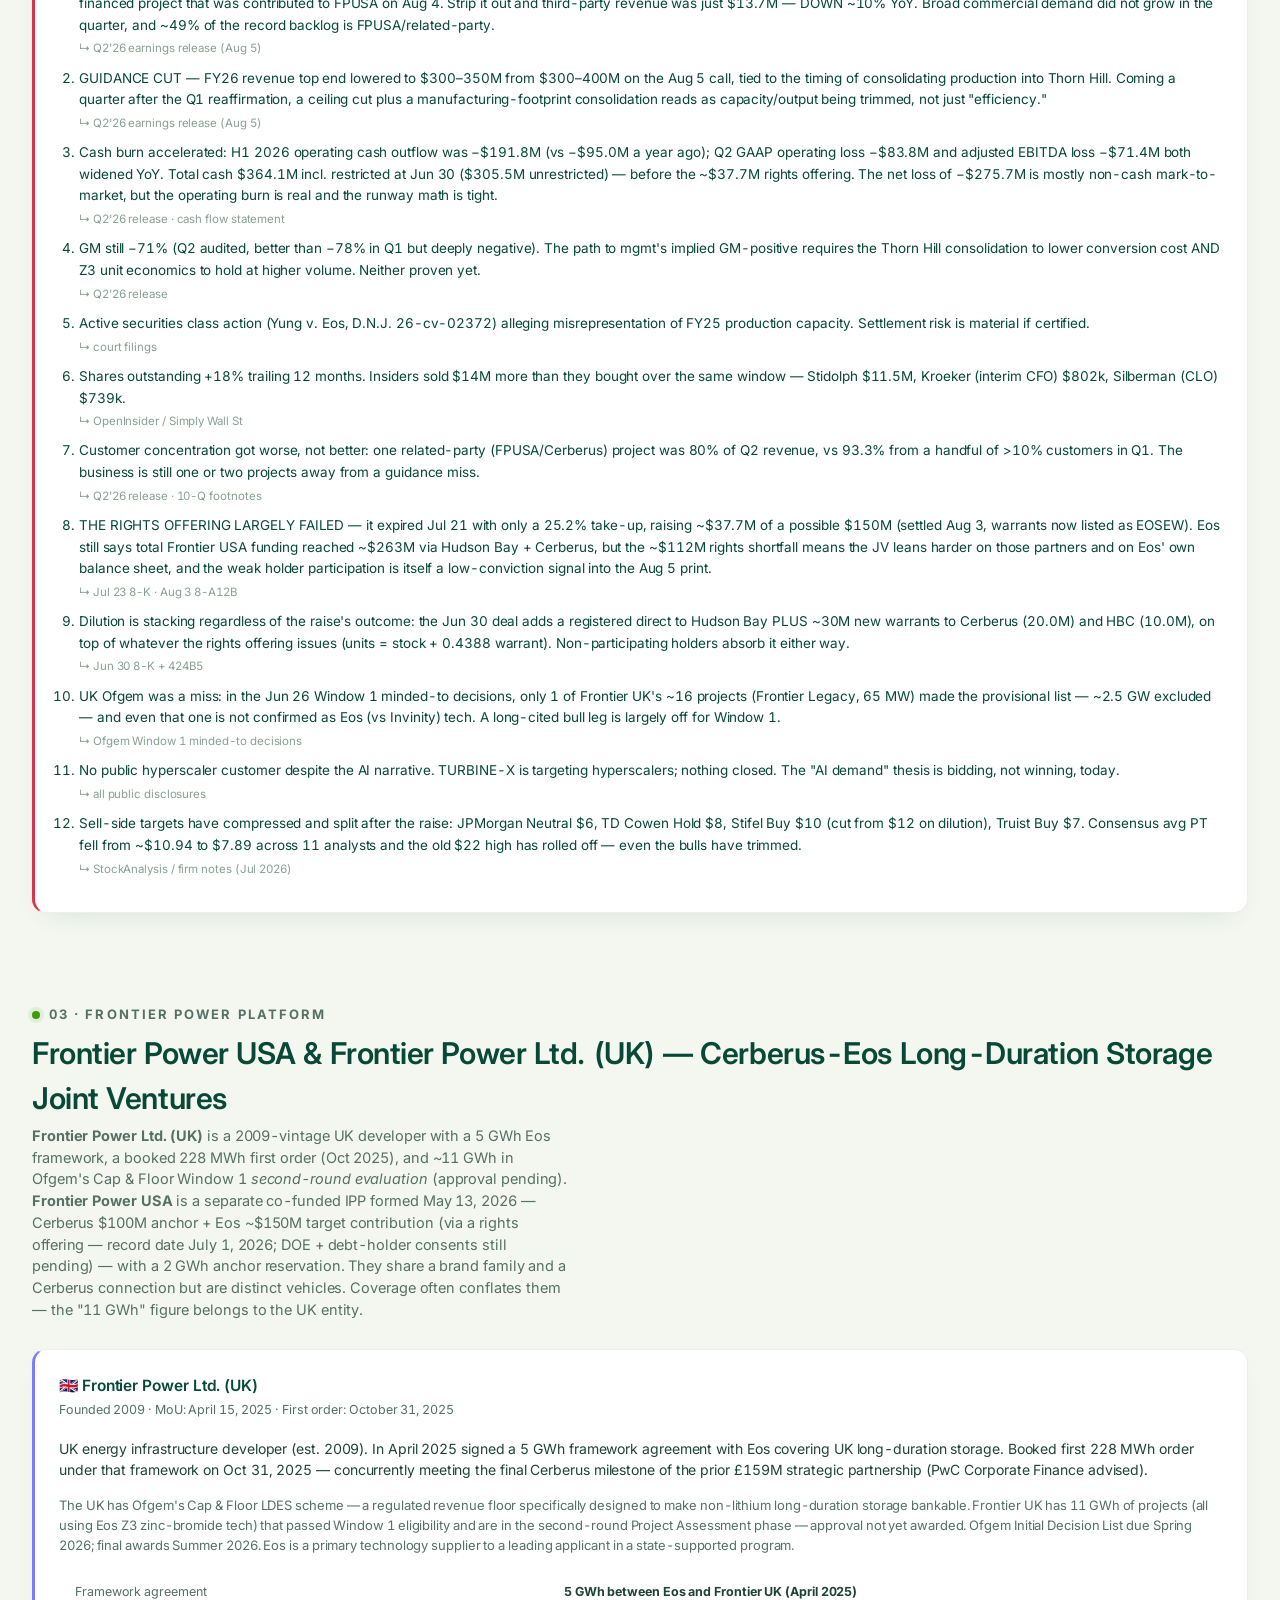
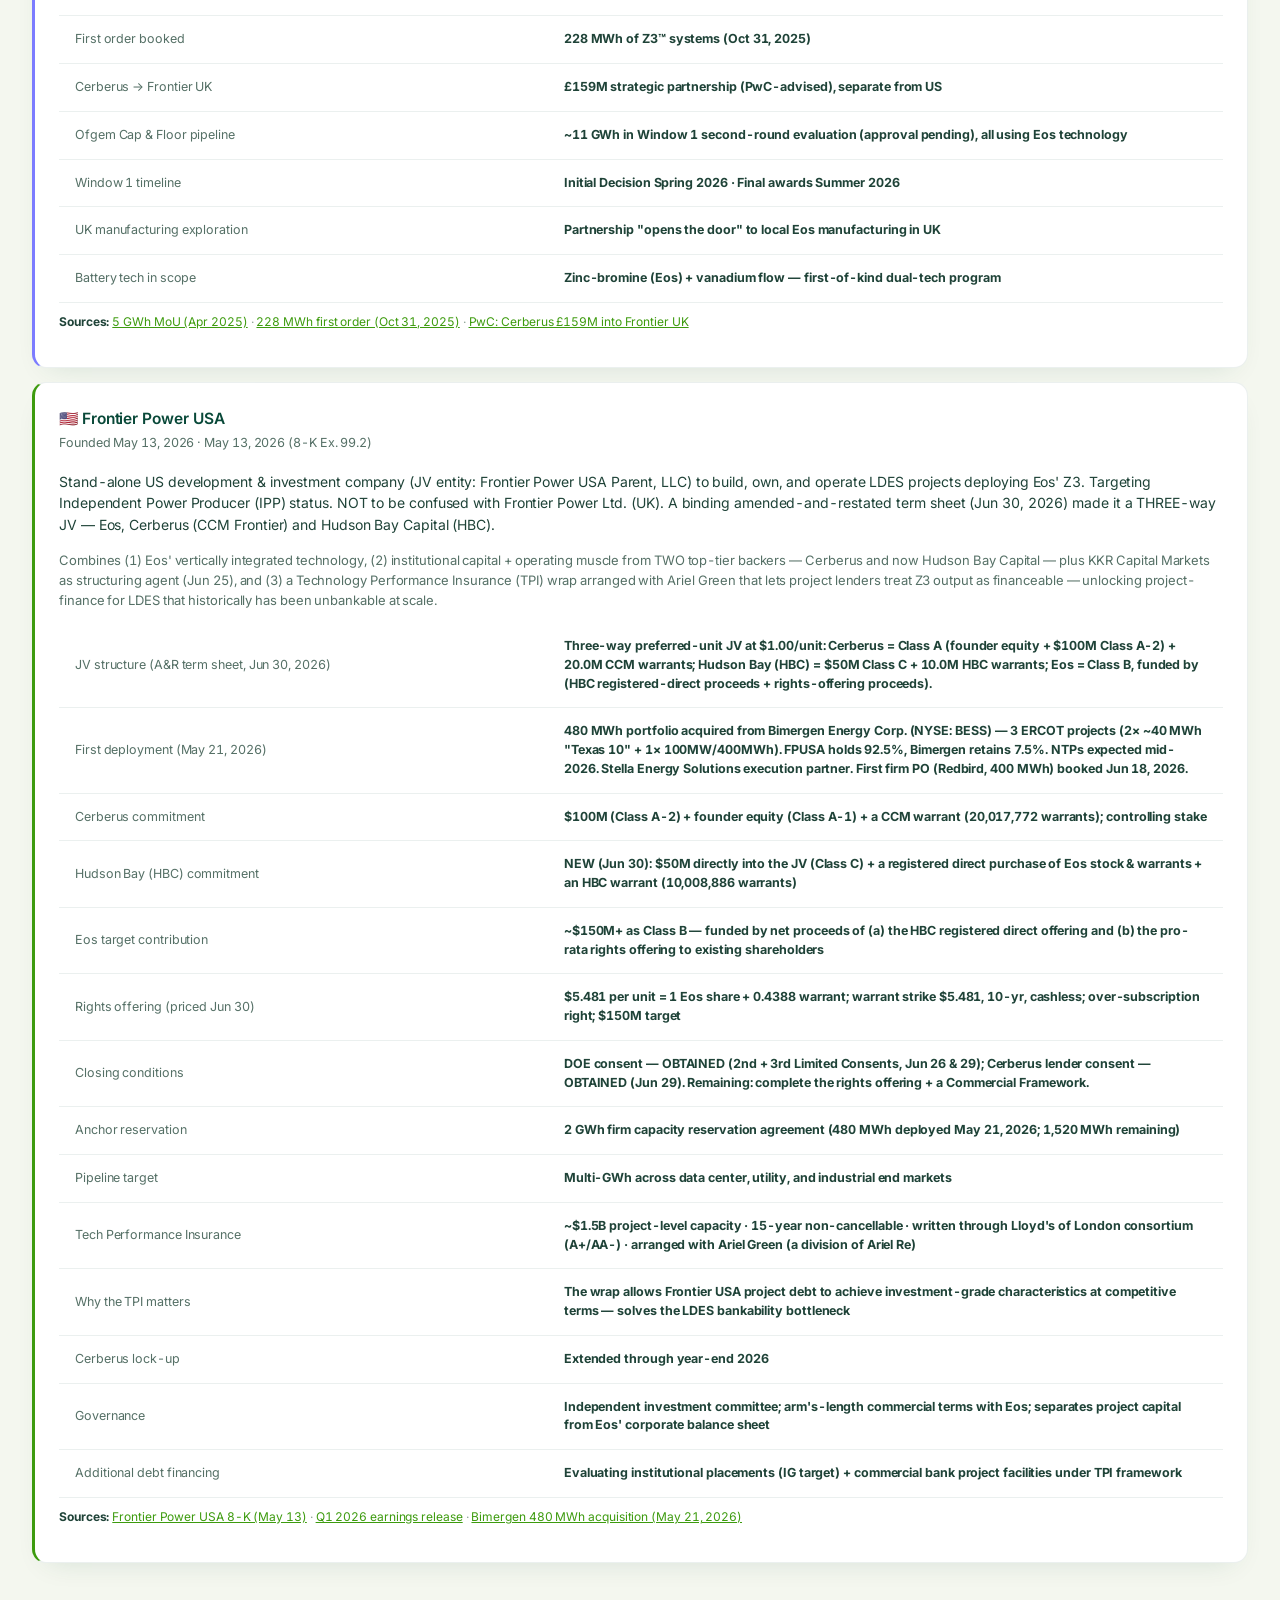
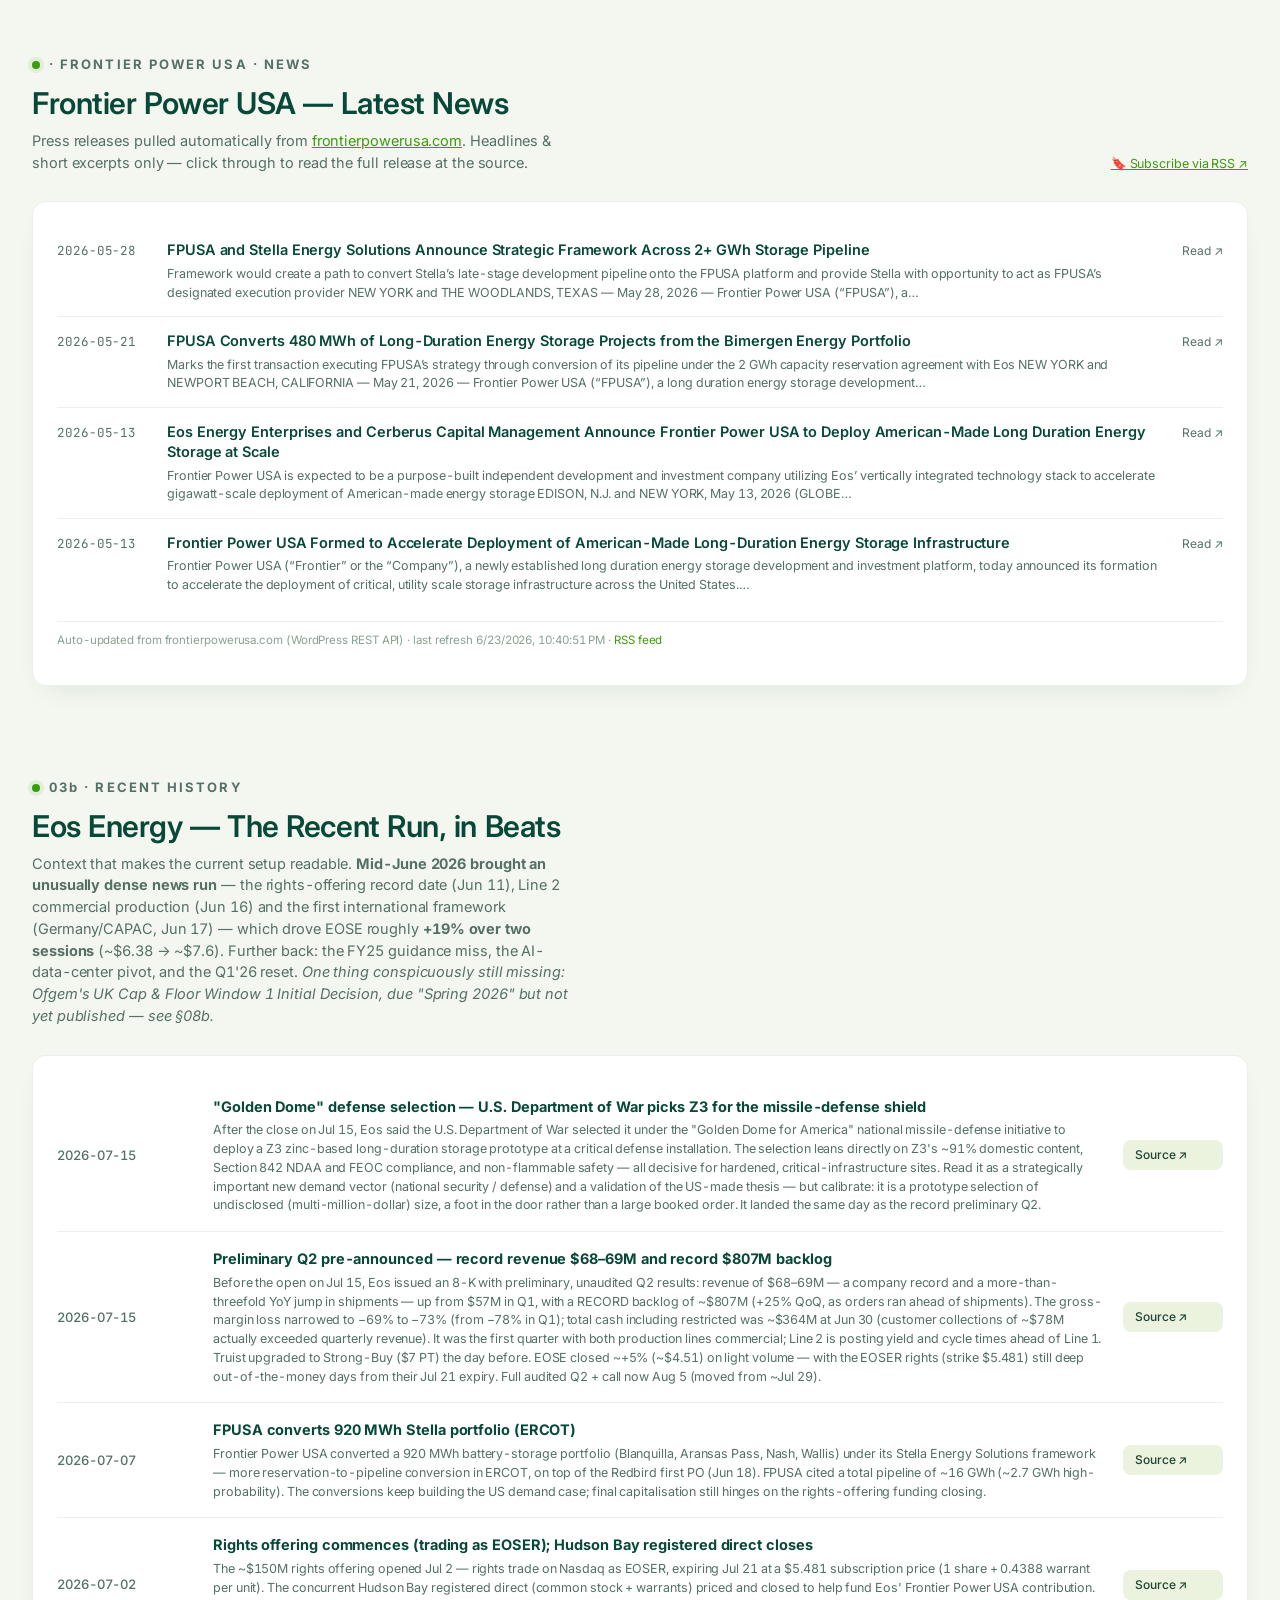
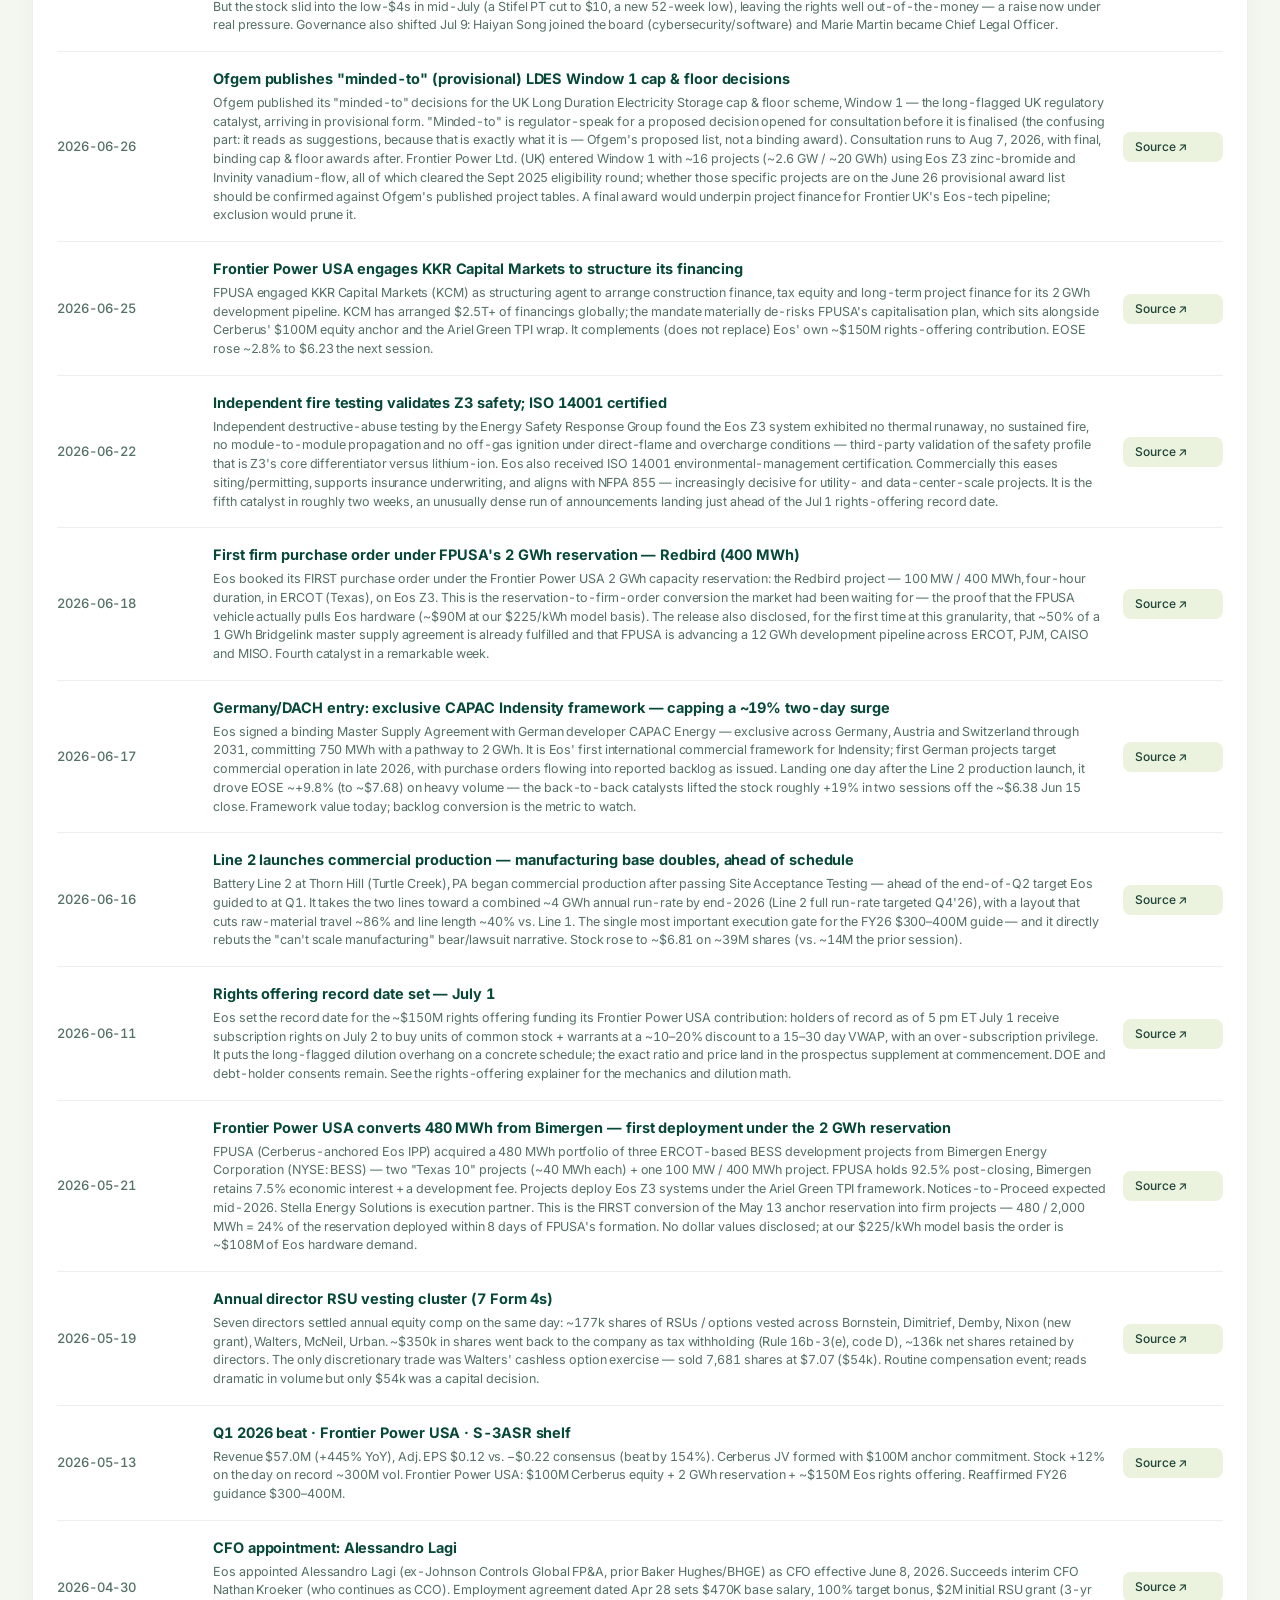
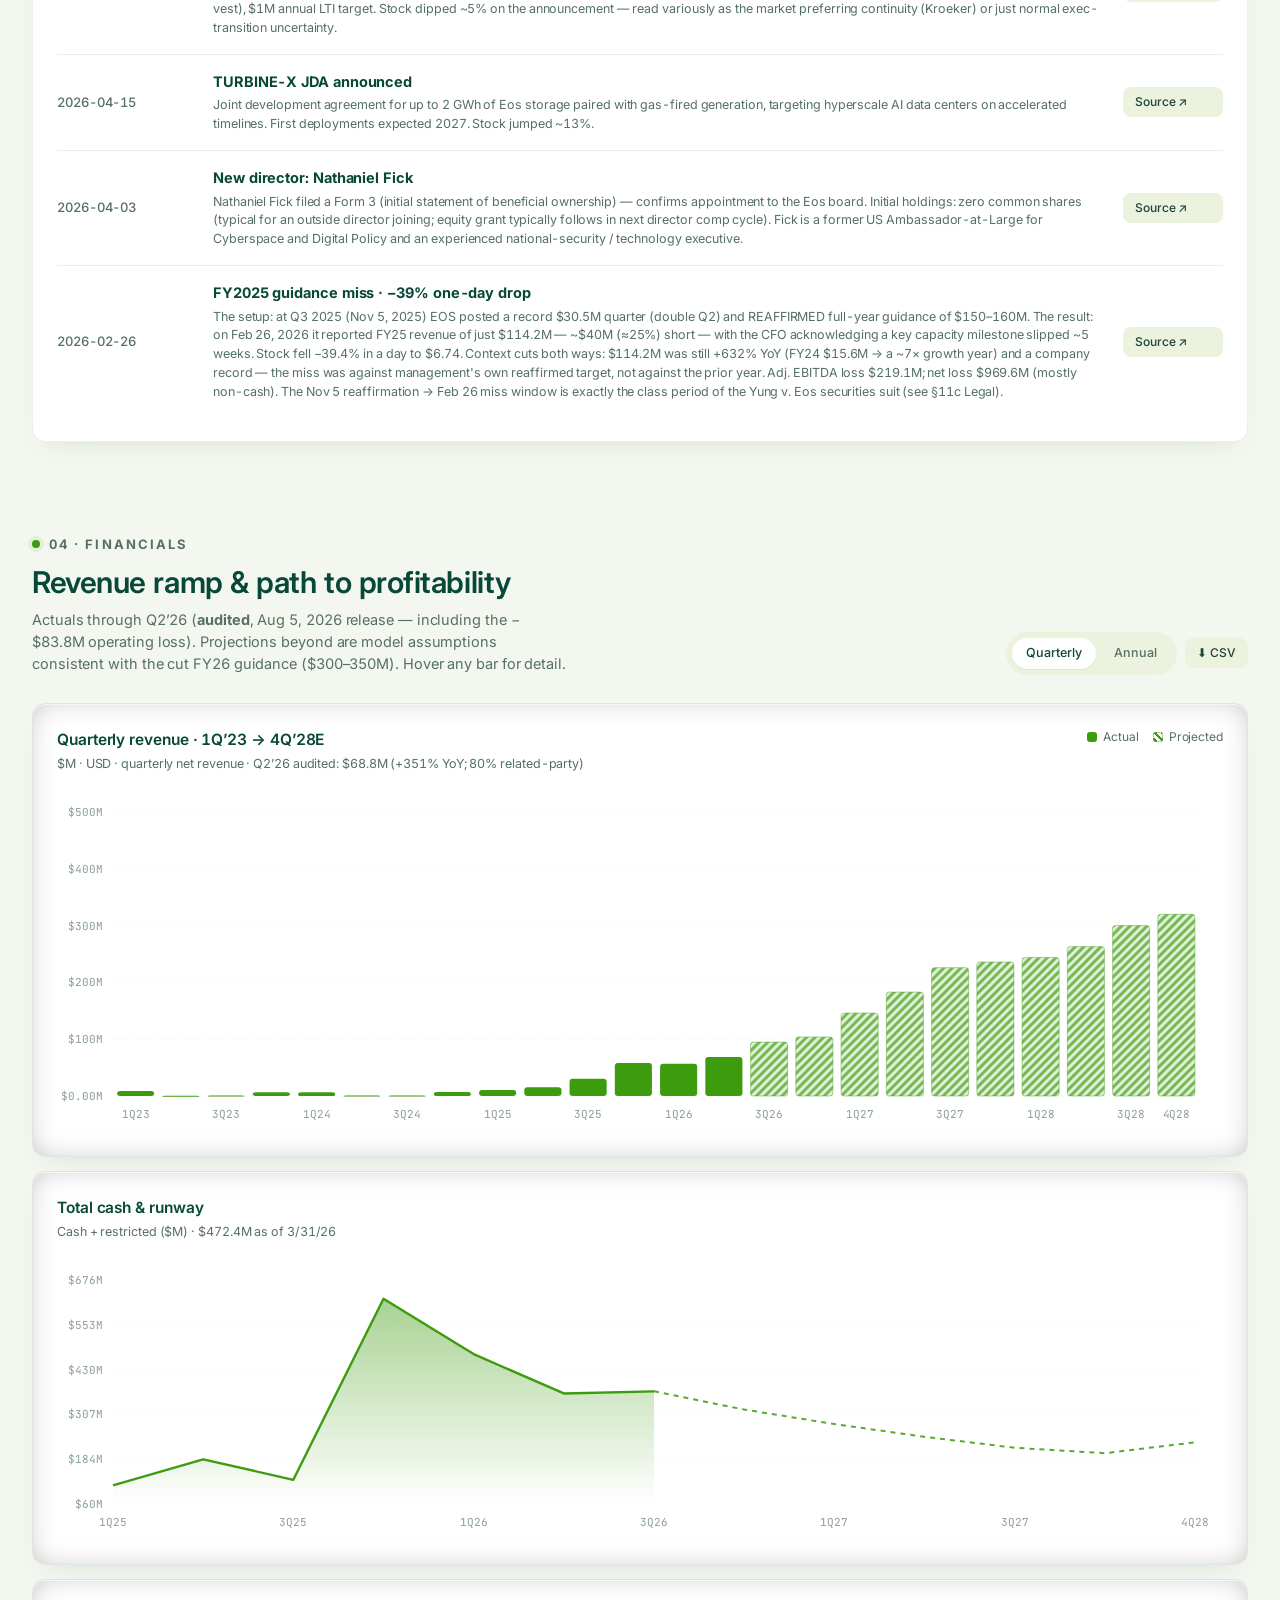
==== commit d8fb6d83: "chore(morning-note): post-close refresh 2026-09-15" ====
--- a/index.html
+++ b/index.html
@@ -26,11 +26,11 @@
   <meta property="og:title" content="Eos Energy (EOSE) Stock Dashboard — Independent Research" />
   <meta property="og:description" content="Independent EOSE investor dashboard: quarterly financials, bull/bear thesis, Frontier Power USA JV, pipeline data, insider trades, and regulatory catalysts — all linked to primary SEC sources." />
   <meta property="og:url" content="https://eosesource.com/" />
-  <meta property="og:image" content="https://eosesource.com/assets/og-daily.png?v=202609012022" />
-  <meta property="og:image:alt" content="EOSE -1.2% to $3.22 on Sep 1 — S-3ASR shelf live, no new filings" />
+  <meta property="og:image" content="https://eosesource.com/assets/og-daily.png?v=202609152030" />
+  <meta property="og:image:alt" content="EOSE dips 3.3% to $3.82 on quiet Sep 15 tape; Roth lifts PT to $4.50" />
   <meta property="og:locale" content="en_US" />
   <meta property="article:published_time" content="2026-05-13T00:00:00Z" />
-  <meta property="article:modified_time" content="2026-09-01T20:22:00.000Z" />
+  <meta property="article:modified_time" content="2026-09-15T20:30:00.000Z" />
   <meta property="article:section" content="Investing" />
   <meta property="article:tag" content="EOSE" />
   <meta property="article:tag" content="Eos Energy Enterprises" />
@@ -40,8 +40,8 @@
   <meta name="twitter:card" content="summary_large_image" />
   <meta name="twitter:title" content="Eos Energy (EOSE) Stock Dashboard — Independent Research" />
   <meta name="twitter:description" content="Bull/bear thesis, Frontier JV, pipeline, insider trades, regulatory catalysts — all linked to primary SEC sources. Not investment advice." />
-  <meta name="twitter:image" content="https://eosesource.com/assets/og-daily.png?v=202609012022" />
-  <meta name="twitter:image:alt" content="EOSE -1.2% to $3.22 on Sep 1 — S-3ASR shelf live, no new filings" />
+  <meta name="twitter:image" content="https://eosesource.com/assets/og-daily.png?v=202609152030" />
+  <meta name="twitter:image:alt" content="EOSE dips 3.3% to $3.82 on quiet Sep 15 tape; Roth lifts PT to $4.50" />
 
   <!-- ============ Structured data (JSON-LD) ============ -->
   <script type="application/ld+json">
@@ -67,7 +67,7 @@
       "headline": "Eos Energy (EOSE) — Q2 2026 Investor Dashboard: Facts, Financials & Open Debates",
       "description": "Independent Eos Energy (EOSE) dashboard: audited Q2 2026 revenue $68.8M (80% related-party), FY guidance cut to $300-350M, Frontier Power USA JV closed, bull vs bear case.",
       "datePublished": "2026-05-13T00:00:00Z",
-      "dateModified": "2026-09-01T20:22:00.000Z",
+      "dateModified": "2026-09-15T20:30:00.000Z",
       "inLanguage": "en-US",
       "image": {
         "@type": "ImageObject",
@@ -268,7 +268,7 @@
         </div>
         <div class="hero__asof" data-hero-asof>Google Finance via GitHub Action · refreshes every ~5 min</div>
         <div class="hero__asof" style="margin-top:4px">
-          Dashboard last updated <time datetime="2026-09-01" itemprop="dateModified" data-dash-updated>September 1, 2026</time>
+          Dashboard last updated <time datetime="2026-09-15" itemprop="dateModified" data-dash-updated>September 15, 2026</time>
           · Q1 2026 figures sourced from
           <a href="https://www.sec.gov/Archives/edgar/data/1805077/000162828026034368/eose-20260331.htm" target="_blank" rel="noopener" style="color:var(--accent);text-decoration:underline">10-Q filed May 13, 2026</a>
           · <a href="#about" style="color:var(--accent);text-decoration:underline">About this dashboard</a>
@@ -326,7 +326,7 @@
     <div class="today" id="today" role="region" aria-label="Today at a glance">
       <div class="today__note">
         <span class="today__tag">Today</span>
-        <a class="today__headline" href="#daily-note" data-today-headline>EOSE -1.2% to $3.22 on Sep 1 — S-3ASR shelf live, no new filings</a>
+        <a class="today__headline" href="#daily-note" data-today-headline>EOSE dips 3.3% to $3.82 on quiet Sep 15 tape; Roth lifts PT to $4.50</a>
       </div>
       <div class="today__chips" data-today-chips></div>
       <button class="cat__btn" data-ics-download title="Download the upcoming EOSE key dates as a calendar (.ics) file — estimated windows are marked">📅 Calendar</button>
@@ -378,22 +378,22 @@
       <div class="section__head">
         <div>
           <div class="section__num">00 · DAILY NOTE · AUTO-REFRESHED TWICE DAILY</div>
-          <h2 data-mn-headline>EOSE -1.2% to $3.22 on Sep 1 — S-3ASR shelf live, no new filings</h2>
+          <h2 data-mn-headline>EOSE dips 3.3% to $3.82 on quiet Sep 15 tape; Roth lifts PT to $4.50</h2>
           <p><span data-mn-session>Post-close run · US session wrap</span> · <a href="notes.html" style="color:var(--accent);text-decoration:underline">📚 Past notes</a> · <a href="note-feed.xml" target="_blank" rel="noopener" style="color:var(--accent);text-decoration:underline">🔖 Subscribe via RSS</a></p>
         </div>
-        <div class="right" data-mn-meta style="font-size:12px;color:var(--fg-3)">Updated 2026-09-01 22:22:00 (Stockholm)</div>
+        <div class="right" data-mn-meta style="font-size:12px;color:var(--fg-3)">Updated 2026-09-15 22:30:00 (Stockholm)</div>
       </div>
       <div class="card" style="border-left:3px solid var(--accent)">
-        <p style="font-size:14.5px;line-height:1.65;color:var(--fg-0);margin:0 0 8px" data-mn-takeaway>EOSE confirmed $3.22 close on Tue Sep 1 2026 (−1.23%), extending the post-shelf slide on below-average volume; the Aug 31 S-3ASR registering 56.5M shares for resale (Frontier JV warrants + Series B preferred) remains the dominant overhang. No new 8-K or Form 4 detected. Sep 22 Ofgem and Sep 30 NYSERDA awards are the next binary catalysts.</p>
-        <div class="mn-price" data-mn-price style="font-size:13px;color:var(--fg-2);margin:0 0 12px"><b>$3.22</b> <span class="neg">-1.23%</span> · <span style="color:var(--fg-3)">close · Tue Sep 1 2026 · Yahoo Finance</span></div>
+        <p style="font-size:14.5px;line-height:1.65;color:var(--fg-0);margin:0 0 8px" data-mn-takeaway>EOSE closed $3.82 Tue Sep 15, down 3.3% vs Monday's $3.95 close on below-average volume (21.0M vs 26.5M avg). No new SEC filings or press releases today; tape quietly digests the DOE $87M advance (Sep 14) while Roth Capital's Sep 10 PT lift to $4.50 (Neutral) is the freshest sell-side signal.</p>
+        <div class="mn-price" data-mn-price style="font-size:13px;color:var(--fg-2);margin:0 0 12px"><b>$3.82</b> <span class="neg">-3.29%</span> · <span style="color:var(--fg-3)">close Sep 15 · range $3.75–$3.97 · vol 21.0M · Yahoo Finance</span></div>
         <ul data-mn-bullets style="padding-left:18px;font-size:13.5px;line-height:1.65;color:var(--fg-1);margin:0;display:grid;gap:8px">
-          <li><b>Price (Tue Sep 1 2026 close):</b> $3.22 (−1.23%); prior close $3.26 (Fri Aug 28, −4.68%). Light vol — Labor Day week. 52-wk range $3.11–$19.86. AH quiet. Source: Yahoo Finance.</li>
-          <li><b>S-3ASR (filed Aug 31) now live:</b> Registers 39.1M Frontier Warrant/Exchange-Right shares (Cerberus/Hudson Bay JV) + 16.2M Series B preferred-conversion + 1.2M purchase-warrant shares. Eos receives no proceeds from any resale; warrant holders may sell immediately.</li>
-          <li><b>Frontier JV dilution math:</b> Warrants issued Aug 4 at FPUSA JV close; 30-day registration obligation triggered the shelf. Full exercise/resale: Cerberus 35.0%→ 27.4%; Hudson Bay 9.2%→ 4.1%.</li>
-          <li><b>EDGAR/IR (Sep 1):</b> No new 8-K, Form 4, or press release detected. Thorn Hill lender-approval 8-K still outstanding; CCO Kroeker departure (Aug 25) leaves commercial leadership gap.</li>
-          <li><b>Setup Wed Sep 2:</b> Ofgem final BESS awards ~Sep 22, NYSERDA BESS round ~Sep 30, Q3 earnings ~Nov 4 (est.). Consensus PT $6.67 (11 analysts); B. Riley Neutral $5 (Aug 14). Q2 26: $68.8M rev (+351% YoY), FY guide $300–$350M.</li>
+          <li><b>Price action (Tue Sep 15):</b> Close $3.82 (range $3.75–$3.97), vol 21.0M vs 26.5M avg (−19%). Settled lower from Mon's $3.95 close; overnight Blue Ocean ATS $3.83 (+0.26%). Orderly tape, no catalyst-driven move.</li>
+          <li><b>No new filings today:</b> EDGAR shows no Form 4 or 8-K dated Sep 15. Most recent filing remains the DOE $87M FFB advance (8-K Sep 10; PR Sep 14), bringing total DOE drawings to ~$178M of the $277.5M facility.</li>
+          <li><b>Roth Capital (Sep 10):</b> Maintains Neutral; raised PT $4.00→$4.50 citing DOE drawdown progress and Thorn Hill Line 2 ramp. Consensus avg PT $6.72, range $4.00–$11.00 across 11 analysts — wide spread signals high uncertainty around execution.</li>
+          <li><b>NYSERDA watch:</b> Bulk storage procurement decision est. ~Sep 30 — next binary catalyst within ~2 weeks. An award could validate Z3 for US grid-scale markets; no decision yet.</li>
+          <li><b>Q3 setup:</b> Earnings est. Nov 04, 2026. Market watching Thorn Hill Line 2 delivery rates and backlog additions vs the $300–$350M FY2026 guide. S-3ASR 56.5M-share shelf (Aug 31) remains active dilution overhang.</li>
         </ul>
-        <p data-mn-sources style="font-size:12px;color:var(--fg-3);margin-top:14px;border-top:1px solid var(--line-1);padding-top:10px">Sources: <a href="https://finance.yahoo.com/quote/EOSE/" target="_blank" rel="noopener" style="color:var(--accent);text-decoration:underline">EOSE quote — Yahoo Finance</a> · <a href="https://www.sec.gov/Archives/edgar/data/0001805077/000162828026059608/eos-sx3asr.htm" target="_blank" rel="noopener" style="color:var(--accent);text-decoration:underline">S-3ASR filing — SEC EDGAR</a> · <a href="https://investors.eose.com/news-releases/news-release-details/eos-energy-enterprises-reports-second-quarter-2026-financial" target="_blank" rel="noopener" style="color:var(--accent);text-decoration:underline">Q2 2026 results — Eos IR</a> · <a href="https://investors.eose.com/news-releases" target="_blank" rel="noopener" style="color:var(--accent);text-decoration:underline">Eos IR news releases</a></p>
+        <p data-mn-sources style="font-size:12px;color:var(--fg-3);margin-top:14px;border-top:1px solid var(--line-1);padding-top:10px">Sources: <a href="https://finance.yahoo.com/quote/EOSE/" target="_blank" rel="noopener" style="color:var(--accent);text-decoration:underline">EOSE price Sep 15 — Yahoo Finance</a> · <a href="https://finance.yahoo.com/quote/EOSE/analyst-insights/" target="_blank" rel="noopener" style="color:var(--accent);text-decoration:underline">Roth Capital PT raise — Yahoo Finance analyst insights</a> · <a href="https://investors.eose.com/news-releases" target="_blank" rel="noopener" style="color:var(--accent);text-decoration:underline">Eos IR news releases</a> · <a href="https://investors.eose.com/news-releases/news-release-details/eos-energy-enterprises-receives-87-million-advance-under-us" target="_blank" rel="noopener" style="color:var(--accent);text-decoration:underline">Eos DOE $87M advance PR (Sep 14)</a> · <a href="https://www.sec.gov/Archives/edgar/data/0001805077/000162828026061689/eose-20260910.htm" target="_blank" rel="noopener" style="color:var(--accent);text-decoration:underline">Eos 8-K Sep 10 — SEC EDGAR</a></p>
       </div>
       <!-- mn:static:end -->
     </section>
